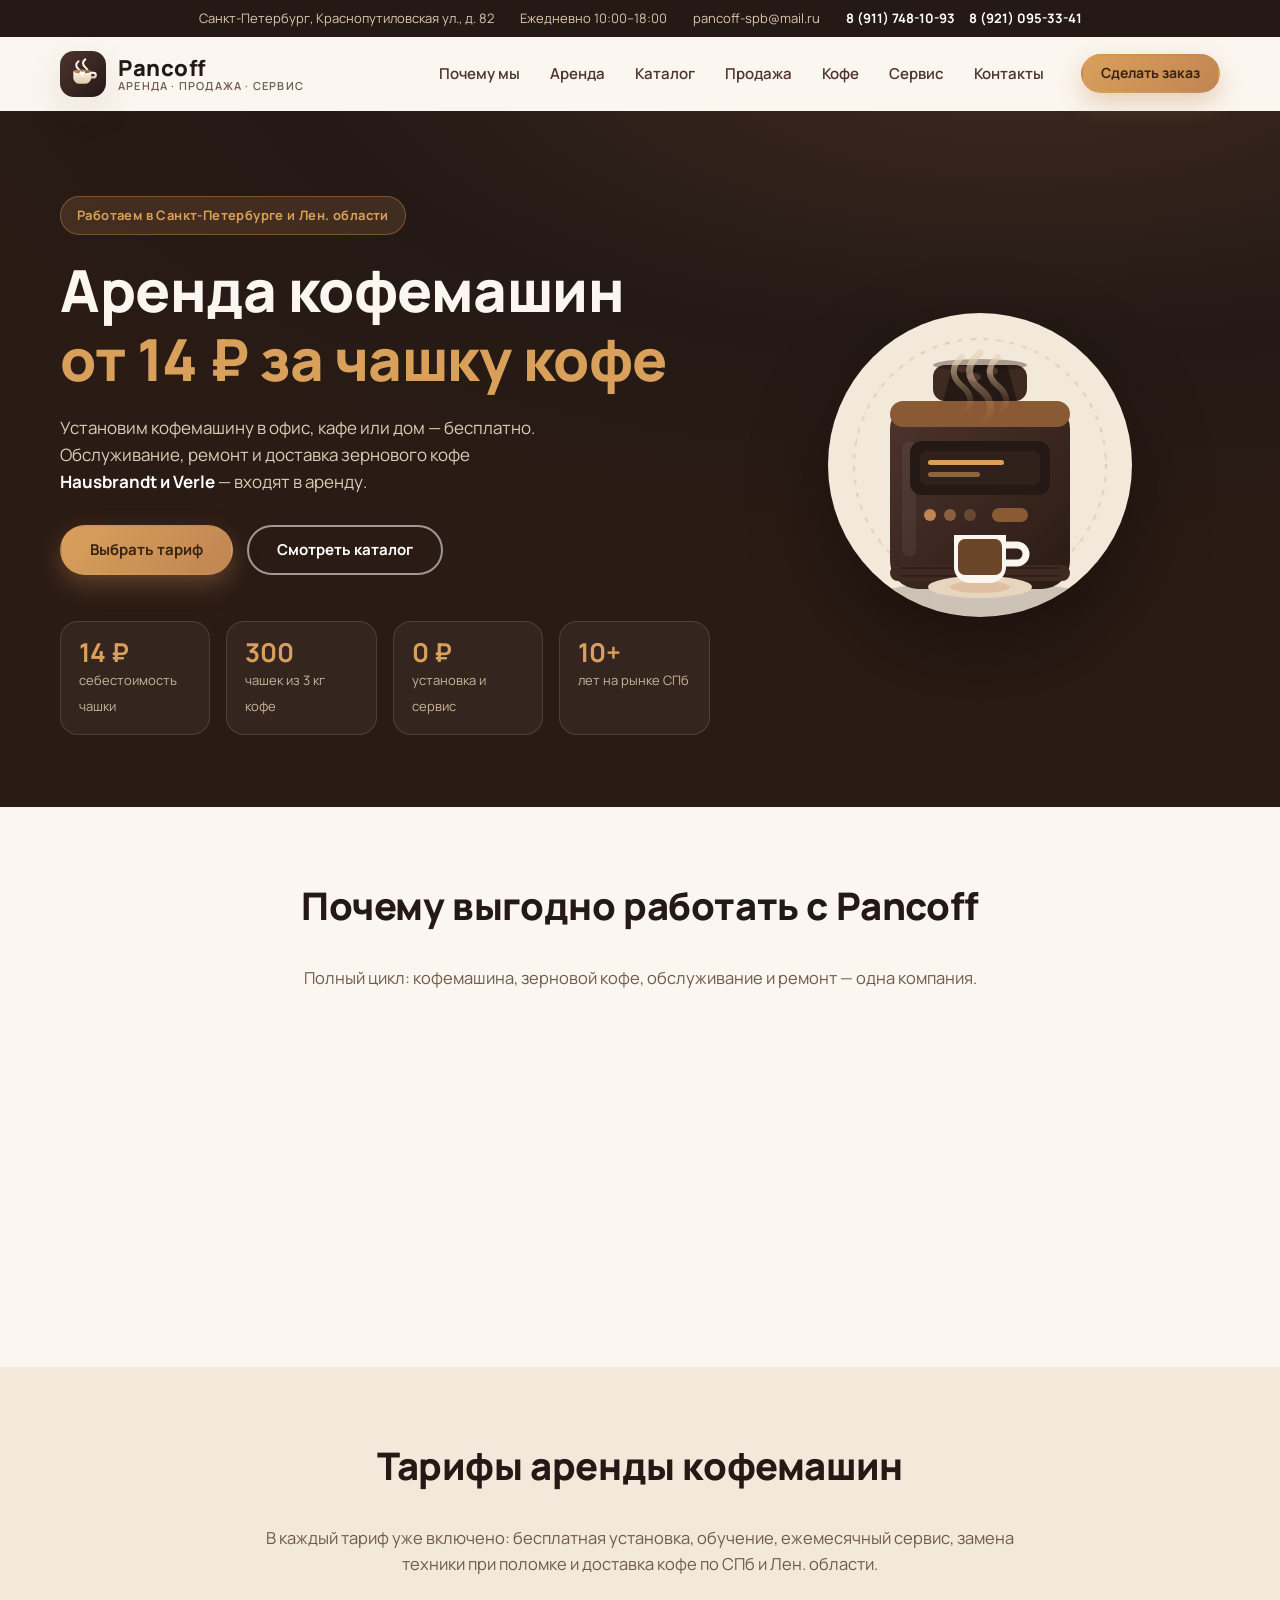
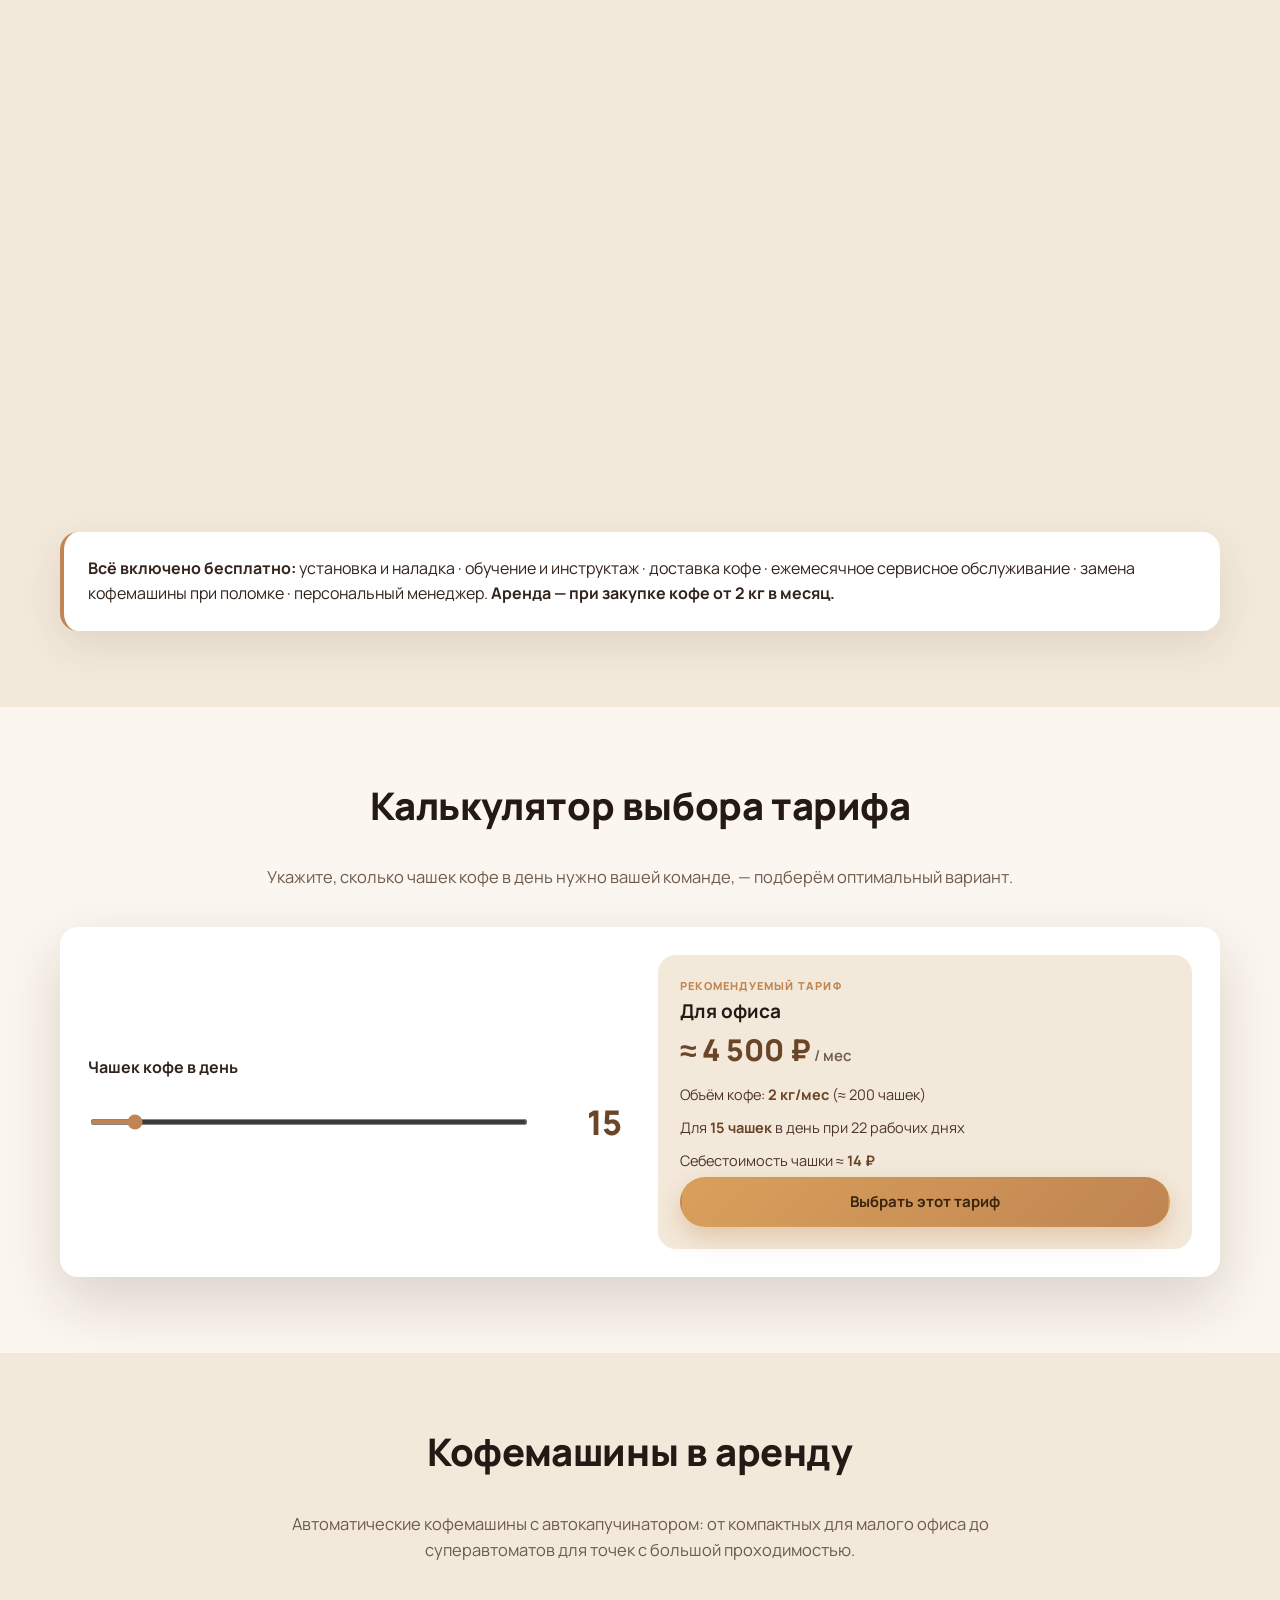
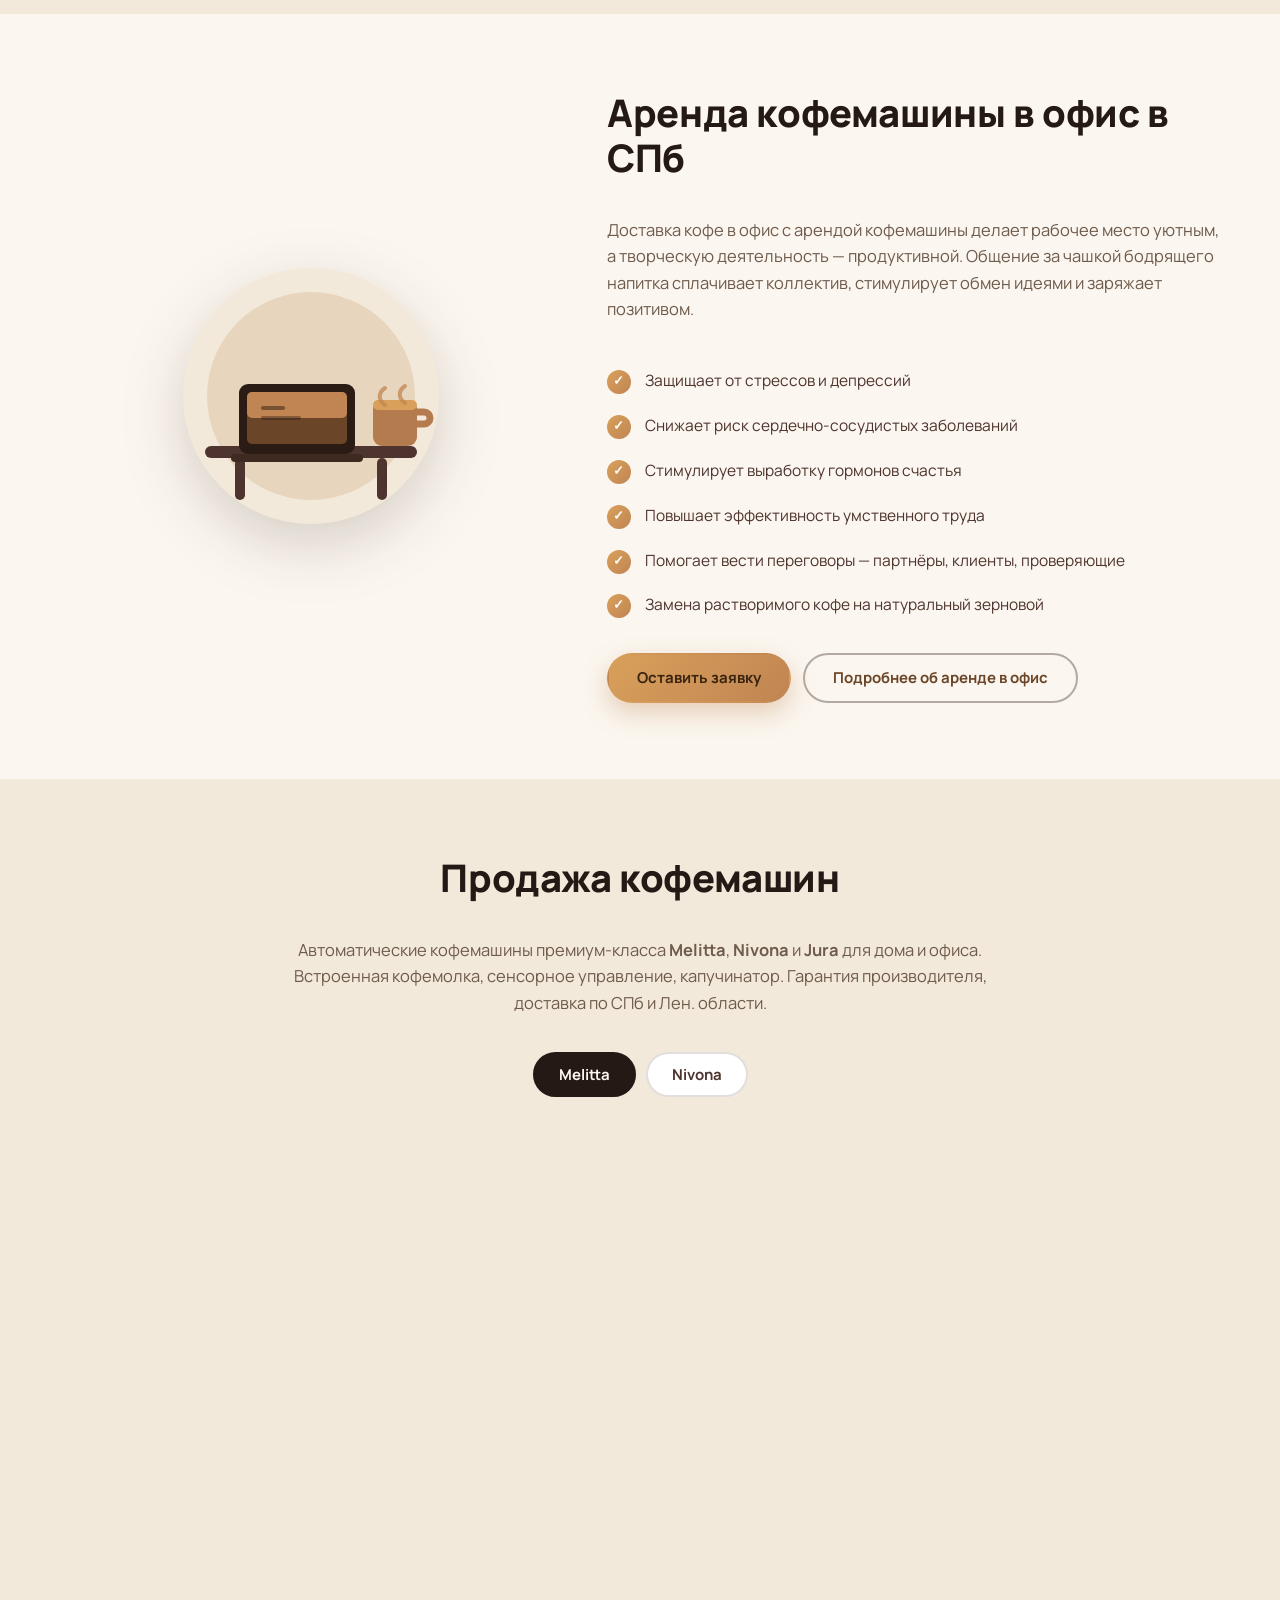
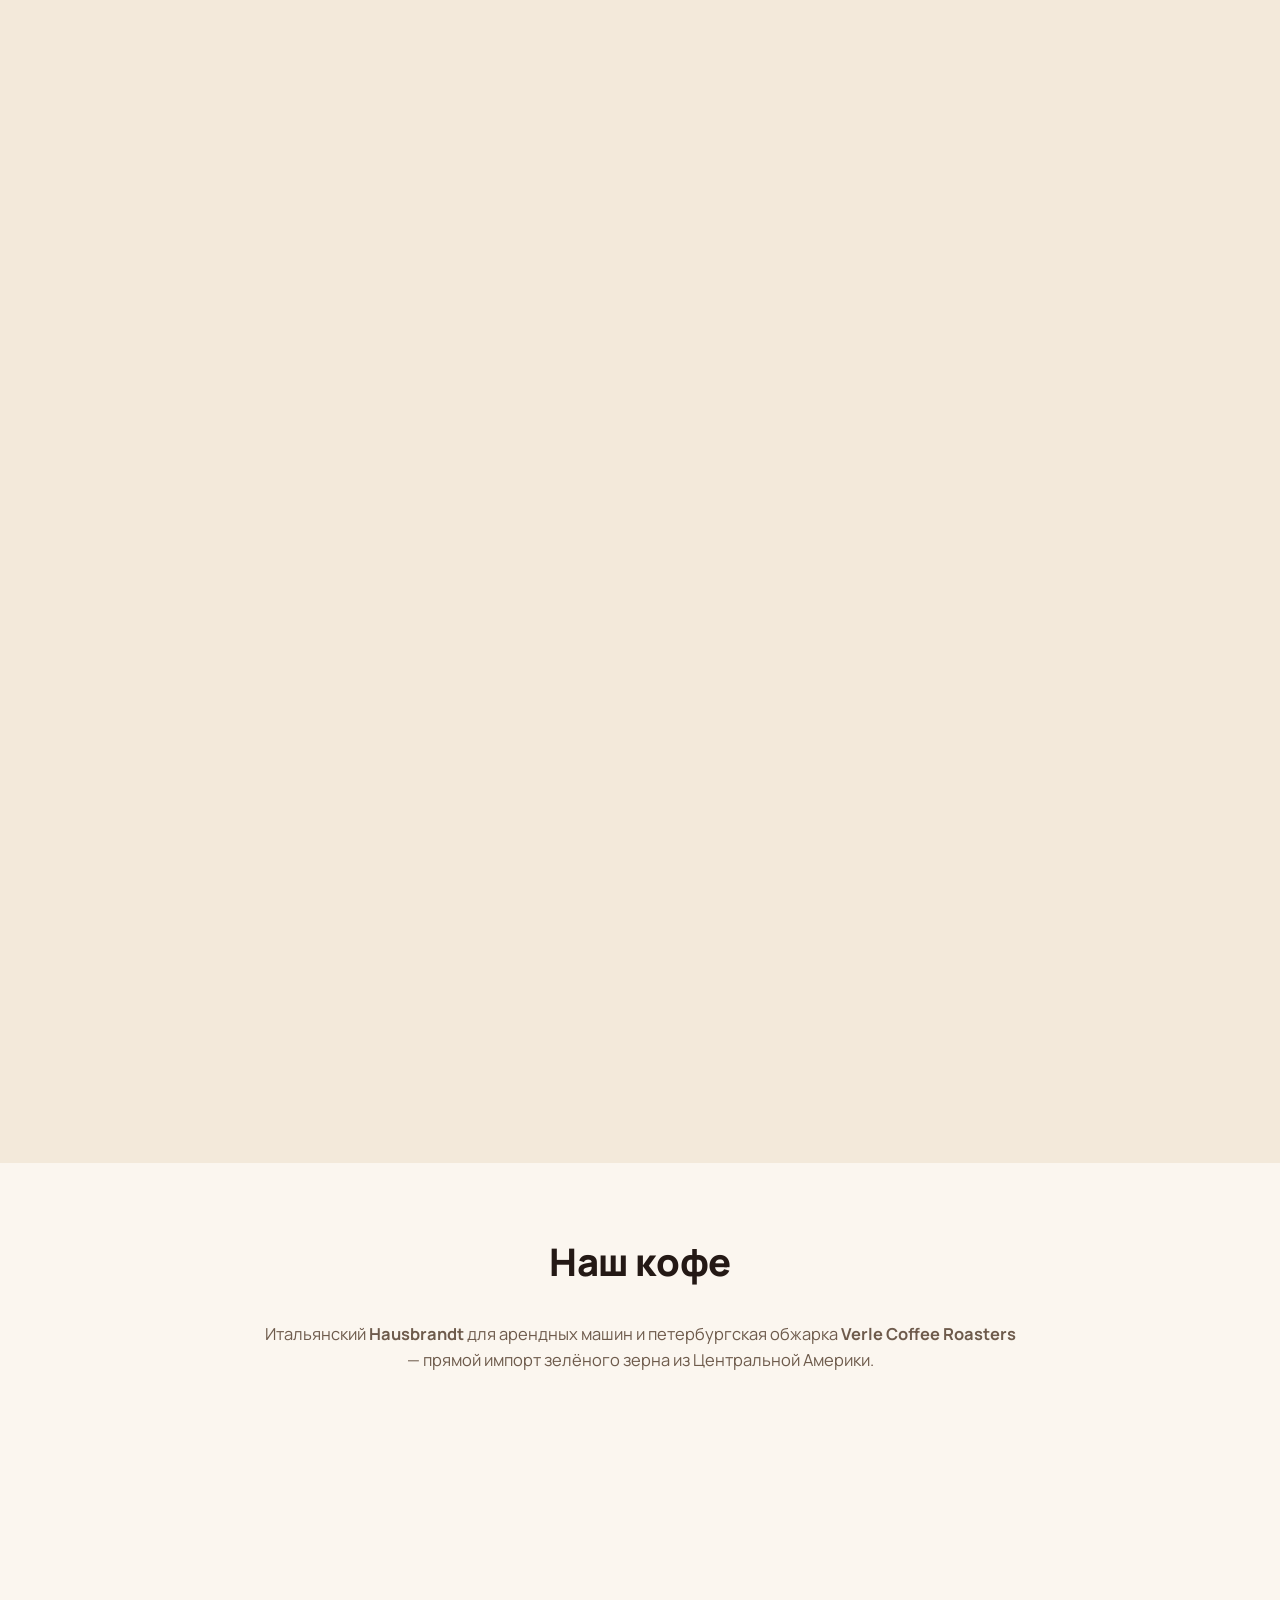
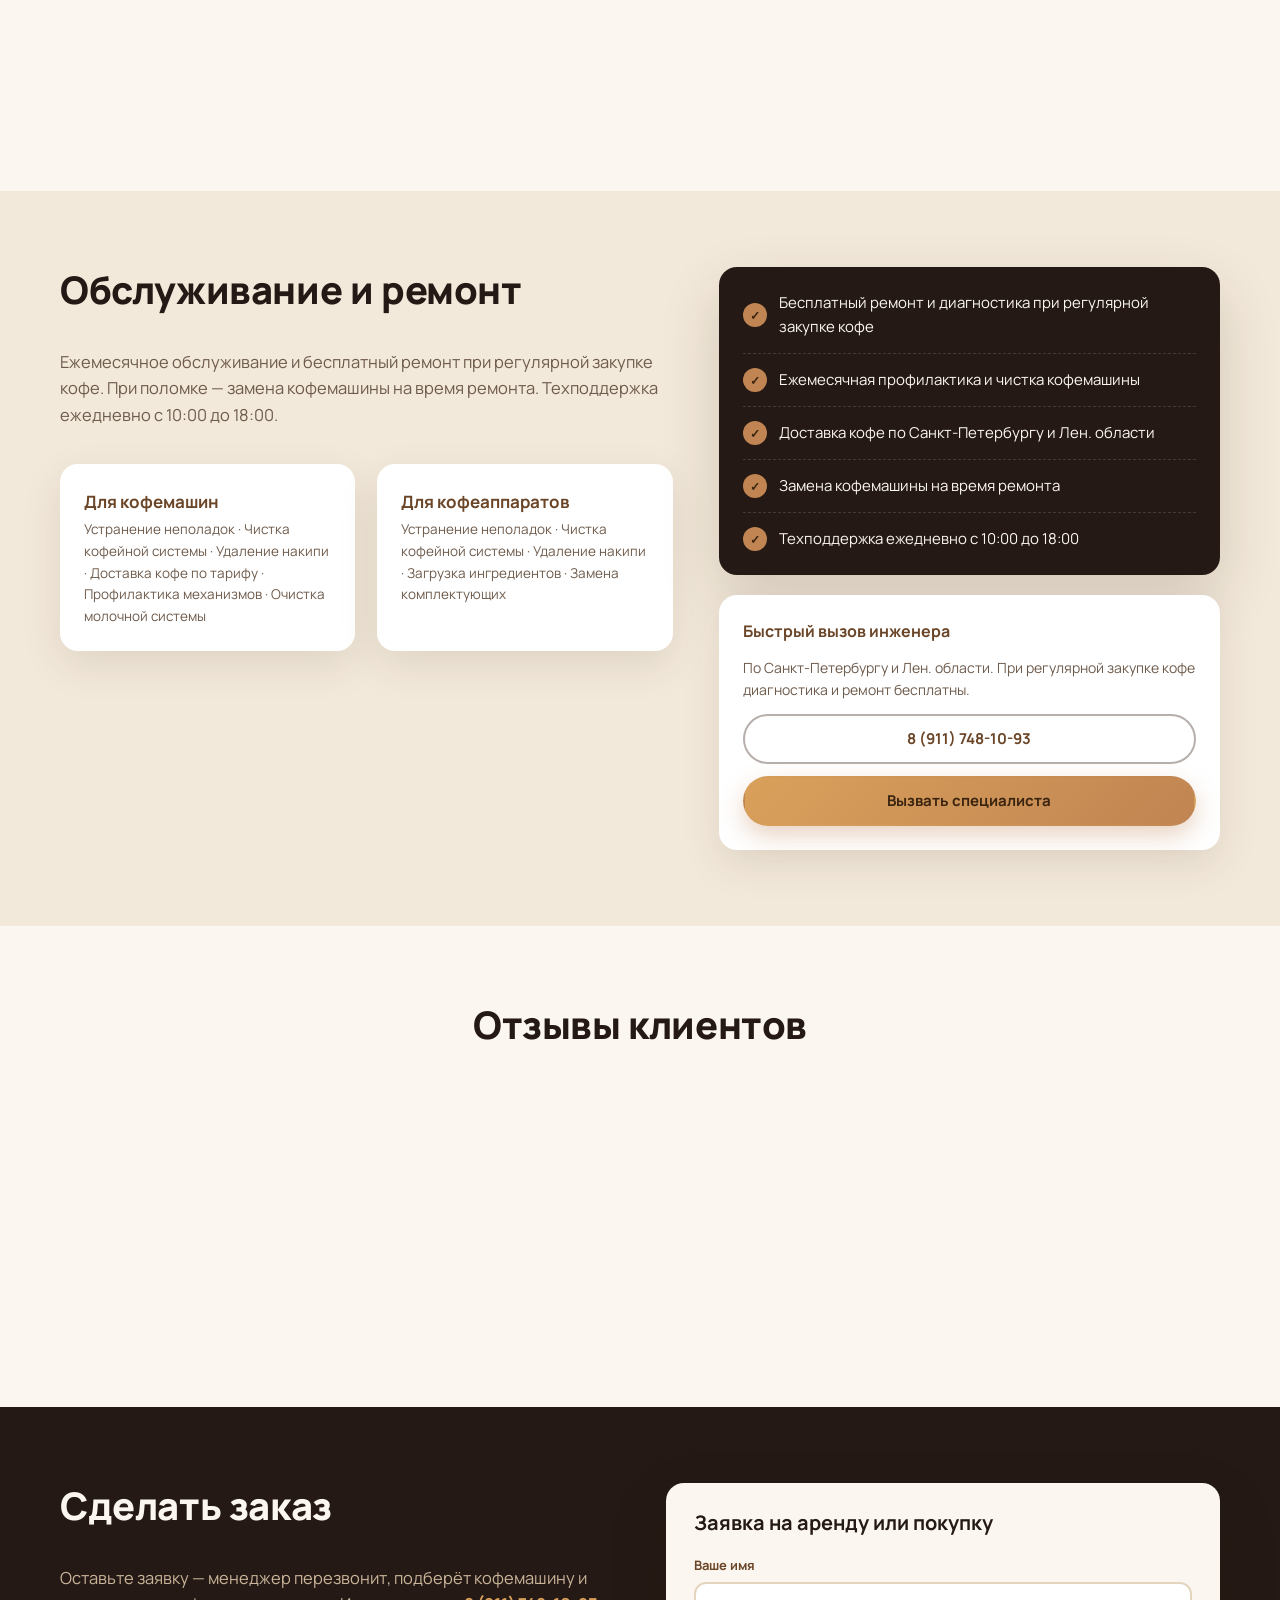
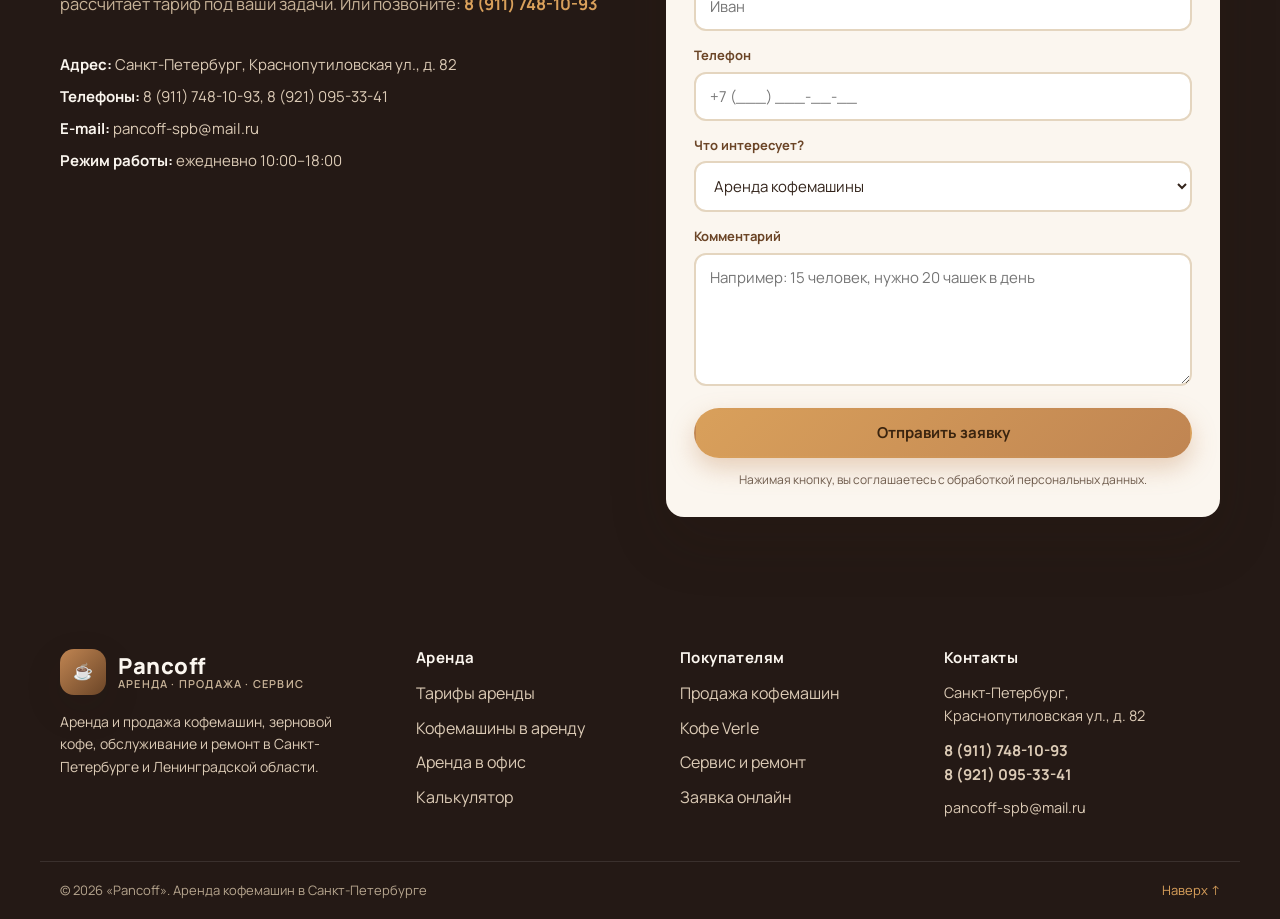
==== index.html @ 15663593 "remove Melitta E 950-103 Caffeo Solo (rent + sale), update og:image, drop images" ====
<!DOCTYPE html>
<html lang="ru">
<head>
  <meta charset="UTF-8">
  <meta name="viewport" content="width=device-width, initial-scale=1.0">
  <meta name="referrer" content="strict-origin-when-cross-origin">
  <meta http-equiv="Content-Security-Policy" content="default-src 'self'; script-src 'self'; style-src 'self'; img-src 'self' data:; font-src 'self'; connect-src 'none'; object-src 'none'; base-uri 'self'; form-action 'self' mailto:">
  <title>Pancoff — аренда и продажа кофемашин в Санкт-Петербурге и Лен. области</title>
  <meta name="description" content="Бесплатная аренда кофемашин в СПб от 14 ₽ за чашку. Установка, обслуживание, доставка кофе Hausbrandt и Verle. Продажа кофемашин Melitta, Nivona, Jura. Ремонт и сервис.">
  <meta name="keywords" content="аренда кофемашин спб, аренда кофемашины в офис, продажа кофемашин, ремонт кофемашин, кофе зерновой, Melitta, Nivona, Jura, Verle, Hausbrandt">
  <link rel="canonical" href="https://mirtipl.github.io/pancoff-site/">
  <meta property="og:type" content="website">
  <meta property="og:locale" content="ru_RU">
  <meta property="og:title" content="Pancoff — аренда и продажа кофемашин в Санкт-Петербурге">
  <meta property="og:description" content="Бесплатная аренда кофемашин в СПб от 14 ₽ за чашку. Установка, обслуживание, доставка кофе Hausbrandt и Verle. Продажа кофемашин Melitta, Nivona, Jura.">
  <meta property="og:url" content="https://mirtipl.github.io/pancoff-site/">
  <meta property="og:image" content="https://mirtipl.github.io/pancoff-site/images/rent/melitta-970-101.png">
  <link rel="icon" href="data:image/svg+xml,<svg xmlns='http://www.w3.org/2000/svg' viewBox='0 0 100 100'><text y='.9em' font-size='90'>☕</text></svg>">
  <link rel="stylesheet" href="css/style.css">
  <script type="application/ld+json">
  {
    "@context": "https://schema.org",
    "@type": "LocalBusiness",
    "name": "Pancoff",
    "description": "Аренда и продажа кофемашин, зерновой кофе, обслуживание и ремонт в Санкт-Петербурге и Ленинградской области.",
    "url": "https://mirtipl.github.io/pancoff-site/",
    "telephone": ["+79117481093", "+79210953341"],
    "email": "pancoff-spb@mail.ru",
    "image": "https://mirtipl.github.io/pancoff-site/images/rent/melitta-970-101.png",
    "address": {
      "@type": "PostalAddress",
      "streetAddress": "Краснопутиловская ул., д. 82",
      "addressLocality": "Санкт-Петербург",
      "addressCountry": "RU"
    },
    "openingHours": "Mo-Su 10:00-18:00"
  }
  </script>
</head>
<body>

  <!-- ====== TOP BAR ====== -->
  <div class="topbar">
    <div class="container topbar__inner">
      <span class="topbar__item">Санкт-Петербург, Краснопутиловская ул., д. 82</span>
      <span class="topbar__item topbar__hours">Ежедневно 10:00–18:00</span>
      <span class="topbar__item topbar__mail">
        <a href="mailto:pancoff-spb@mail.ru">pancoff-spb@mail.ru</a>
      </span>
      <span class="topbar__item topbar__phones">
        <a href="tel:+79117481093">8 (911) 748-10-93</a>
        <a href="tel:+79210953341">8 (921) 095-33-41</a>
      </span>
    </div>
  </div>

  <!-- ====== HEADER ====== -->
  <header class="header" id="header">
    <div class="container header__inner">
      <a class="logo" href="#top" aria-label="Pancoff — на главную">
        <span class="logo__cup" aria-hidden="true">
          <svg viewBox="0 0 48 48" width="36" height="36" fill="none">
            <defs>
              <linearGradient id="lgBody" x1="0" y1="0" x2="0" y2="1">
                <stop offset="0" stop-color="#FBF6EF"/>
                <stop offset="1" stop-color="#E0C9A8"/>
              </linearGradient>
              <linearGradient id="lgCoffee" x1="0" y1="0" x2="1" y2="1">
                <stop offset="0" stop-color="#D9A05B"/>
                <stop offset="1" stop-color="#7A4A26"/>
              </linearGradient>
            </defs>
            <g class="logo-steam">
              <path d="M18 7c-4 3.2-4 7.2 0 10.4s4 7.2 0 10.4" stroke="#FBF6EF" stroke-width="2.7" stroke-linecap="round"/>
              <path d="M27 4.5c-4 3.2-4 7.2 0 10.4s4 7.2 0 10.4" stroke="#FBF6EF" stroke-width="2.7" stroke-linecap="round"/>
            </g>
            <path d="M11 20h24v8.5a8.5 8.5 0 0 1-8.5 8.5h-7A8.5 8.5 0 0 1 11 28.5V20z" fill="url(#lgBody)"/>
            <path d="M35 22.5h3a3 3 0 0 1 0 6h-3" stroke="url(#lgBody)" stroke-width="2.9" stroke-linecap="round"/>
            <ellipse cx="23" cy="20.4" rx="12" ry="2.5" fill="url(#lgCoffee)"/>
            <path class="logo-heart" d="M23 21.4c-.7-1-2-1.5-3-.8-1 .7-1 2.2-.2 3l3.2 3 3.2-3c.8-.8.8-2.3-.2-3-1-.7-2.3-.2-3 .8z" fill="#fff"/>
          </svg>
        </span>
        <span class="logo__text">Pancoff<small>аренда · продажа · сервис</small></span>
      </a>

      <nav class="nav" id="nav" aria-label="Основное меню">
        <a href="#advantages" class="nav__link">Почему мы</a>
        <a href="#packages" class="nav__link">Аренда</a>
        <a href="#catalog" class="nav__link">Каталог</a>
        <a href="prodazha/" class="nav__link">Продажа</a>
        <a href="coffee/" class="nav__link">Кофе</a>
        <a href="remont/" class="nav__link">Сервис</a>
        <a href="#contacts" class="nav__link">Контакты</a>
        <div class="nav__extra">
          <div class="nav__phones">
            <a href="tel:+79117481093">8 (911) 748-10-93</a>
            <a href="tel:+79210953341">8 (921) 095-33-41</a>
          </div>
          <p class="nav__meta">Санкт-Петербург, Краснопутиловская ул., д. 82 · ежедневно 10:00–18:00 · pancoff-spb@mail.ru</p>
          <a href="#order" data-order data-tpl="default" data-subject="Аренда кофемашины" class="btn btn--accent nav__cta">Сделать заказ</a>
        </div>
      </nav>
      <div class="nav-backdrop" id="navBackdrop" aria-hidden="true"></div>

      <div class="header__actions">
        <a href="#order" data-order data-tpl="default" data-subject="Аренда кофемашины" class="btn btn--accent btn--sm header__cta">Сделать заказ</a>
        <button class="burger" id="burger" aria-label="Открыть меню" aria-expanded="false">
          <span></span><span></span><span></span>
        </button>
      </div>
    </div>
  </header>

  <main id="top">

    <!-- ====== HERO ====== -->
    <section class="hero">
      <div class="container hero__inner">
        <div class="hero__content">
          <p class="hero__badge">Работаем в Санкт-Петербурге и Лен. области</p>
          <h1 class="hero__title">Аренда кофемашин<br><span>от 14 ₽ за чашку кофе</span></h1>
          <p class="hero__subtitle">
            Установим кофемашину в офис, кафе или дом — бесплатно.<br>
            Обслуживание, ремонт и доставка зернового кофе <strong>Hausbrandt&nbsp;и&nbsp;Verle</strong> — входят в аренду.
          </p>
          <div class="hero__actions">
            <a href="#packages" class="btn btn--accent">Выбрать тариф</a>
            <a href="#catalog" class="btn btn--ghost">Смотреть каталог</a>
          </div>
          <div class="hero__stats">
            <div class="stat"><b>14 ₽</b><span>себестоимость чашки</span></div>
            <div class="stat"><b>300</b><span>чашек из 3 кг кофе</span></div>
            <div class="stat"><b>0 ₽</b><span>установка и сервис</span></div>
            <div class="stat"><b>10+</b><span>лет на рынке СПб</span></div>
          </div>
        </div>
        <div class="hero__art" aria-hidden="true">
          <svg viewBox="0 0 420 420" width="420" height="420">
            <defs>
              <linearGradient id="steamA" x1="0" y1="1" x2="0" y2="0">
                <stop offset="0" stop-color="#C08552" stop-opacity="0"/>
                <stop offset="1" stop-color="#E8D5BE"/>
              </linearGradient>
              <linearGradient id="bodyA" x1="0" y1="0" x2="1" y2="1">
                <stop offset="0" stop-color="#4E342E"/>
                <stop offset="1" stop-color="#2A1B14"/>
              </linearGradient>
            </defs>

            <circle cx="210" cy="216" r="152" fill="#F3E9DA"/>
            <circle cx="210" cy="216" r="126" fill="none" stroke="#E8D5BE" stroke-width="2.5" stroke-dasharray="3 10" stroke-linecap="round"/>
            <circle cx="210" cy="216" r="126" fill="none" stroke="#D9A05B" stroke-width="1" opacity=".35" stroke-dasharray="2 26" stroke-linecap="round"/>

            <ellipse cx="210" cy="352" rx="118" ry="19" fill="#1d110b" opacity=".18"/>

            <g>
              <rect x="163" y="116" width="94" height="36" rx="12" fill="#3E2A20"/>
              <path d="M173 152l10-36h54l10 36z" fill="#241915"/>
              <ellipse cx="210" cy="116" rx="47" ry="6" fill="#1d110b" opacity=".35"/>
              <ellipse cx="204" cy="128" rx="7" ry="4" fill="#4E342E"/>
              <ellipse cx="222" cy="122" rx="6" ry="4" fill="#4E342E"/>
              <ellipse cx="192" cy="120" rx="5" ry="3.5" fill="#4E342E" opacity=".8"/>

              <rect x="120" y="152" width="180" height="188" rx="28" fill="url(#bodyA)"/>
              <rect x="120" y="152" width="180" height="26" rx="13" fill="#8a5a34"/>
              <rect x="132" y="192" width="14" height="116" rx="7" fill="#ffffff" opacity=".05"/>

              <rect x="140" y="192" width="140" height="54" rx="12" fill="#241915"/>
              <rect x="150" y="202" width="120" height="34" rx="7" fill="#2F211A"/>
              <rect x="158" y="211" width="76" height="5" rx="2.5" fill="#D9A05B"/>
              <rect x="158" y="223" width="52" height="5" rx="2.5" fill="#D9A05B" opacity=".55"/>

              <circle cx="160" cy="266" r="6" fill="#C08552"/>
              <circle cx="180" cy="266" r="6" fill="#C08552" opacity=".6"/>
              <circle cx="200" cy="266" r="6" fill="#C08552" opacity=".35"/>
              <rect x="222" y="259" width="36" height="14" rx="7" fill="#8a5a34"/>

              <rect x="120" y="316" width="180" height="16" rx="8" fill="#3E2A20"/>
              <rect x="130" y="318" width="160" height="2" rx="1" fill="#1d110b" opacity=".35"/>
              <rect x="130" y="326" width="160" height="2" rx="1" fill="#1d110b" opacity=".35"/>
            </g>

            <g class="steam">
              <path d="M210 104c-14 11-14 25 0 36s14 25 0 36" fill="none" stroke="url(#steamA)" stroke-width="7" stroke-linecap="round"/>
              <path d="M192 108c-11 9-11 20 0 29s11 20 0 29" fill="none" stroke="url(#steamA)" stroke-width="6" stroke-linecap="round" opacity=".8"/>
              <path d="M228 108c-11 9-11 20 0 29s11 20 0 29" fill="none" stroke="url(#steamA)" stroke-width="6" stroke-linecap="round" opacity=".8"/>
            </g>

            <g>
              <ellipse cx="210" cy="338" rx="52" ry="11" fill="#E8D5BE"/>
              <ellipse cx="210" cy="338" rx="30" ry="6" fill="#C08552" opacity=".28"/>
              <path d="M184 286h52v32a16 16 0 0 1-16 16h-20a16 16 0 0 1-16-16z" fill="#FBF6EF"/>
              <rect class="cup-fill" x="188" y="290" width="44" height="36" rx="7" fill="#6b4527"/>
              <path d="M236 296h11a9 9 0 0 1 0 18h-11" fill="none" stroke="#FBF6EF" stroke-width="7" stroke-linecap="round"/>
            </g>
          </svg>
        </div>
      </div>
    </section>

    <!-- ====== ADVANTAGES ====== -->
    <section class="section" id="advantages">
      <div class="container">
        <h2 class="section__title">Почему выгодно работать с Pancoff</h2>
        <p class="section__lead">Полный цикл: кофемашина, зерновой кофе, обслуживание и ремонт — одна компания.</p>
        <div class="grid grid--4" id="advantagesGrid"><!-- JS --></div>
      </div>
    </section>

    <!-- ====== PACKAGES ====== -->
    <section class="section section--tint" id="packages">
      <div class="container">
        <h2 class="section__title">Тарифы аренды кофемашин</h2>
        <p class="section__lead">
          В каждый тариф уже включено: бесплатная установка, обучение, ежемесячный сервис,
          замена техники при поломке и доставка кофе по СПб и Лен. области.
        </p>
        <div class="grid grid--4 packages" id="packagesGrid"><!-- JS --></div>
        <div class="panel packages__note" id="packagesNote"><!-- JS --></div>
      </div>
    </section>

    <!-- ====== CALCULATOR ====== -->
    <section class="section" id="calc">
      <div class="container">
        <h2 class="section__title">Калькулятор выбора тарифа</h2>
        <p class="section__lead">Укажите, сколько чашек кофе в день нужно вашей команде, — подберём оптимальный вариант.</p>
        <div class="calc">
          <div class="calc__input">
            <label for="cups">Чашек кофе в день</label>
            <div class="calc__range">
              <input type="range" id="cups" min="5" max="120" value="15">
              <output id="cupsValue" for="cups">15</output>
            </div>
          </div>
          <div class="calc__result" id="calcResult"><!-- JS --></div>
        </div>
      </div>
    </section>

    <!-- ====== RENT CATALOG ====== -->
    <section class="section section--tint" id="catalog">
      <div class="container">
        <h2 class="section__title">Кофемашины в аренду</h2>
        <p class="section__lead">Автоматические кофемашины с автокапучинатором: от компактных для малого офиса до суперавтоматов для точек с большой проходимостью.</p>
        <div class="catalog" id="catalogGrid"><!-- JS --></div>
      </div>
    </section>

    <!-- ====== OFFICE ====== -->
    <section class="section" id="office">
      <div class="container office">
        <div class="office__art" aria-hidden="true">
          <svg viewBox="0 0 300 300" width="300" height="300" role="presentation">
            <circle cx="150" cy="150" r="128" fill="#F3E9DA"/>
            <circle cx="150" cy="150" r="104" fill="#E8D5BE"/>
            <rect x="44" y="200" width="212" height="12" rx="6" fill="#4E342E"/>
            <rect x="74" y="212" width="10" height="42" rx="5" fill="#4E342E"/>
            <rect x="216" y="212" width="10" height="42" rx="5" fill="#4E342E"/>
            <rect x="78" y="138" width="116" height="70" rx="9" fill="#2A1B14"/>
            <rect x="86" y="146" width="100" height="52" rx="5" fill="#6b4527"/>
            <rect x="86" y="146" width="100" height="26" rx="5" fill="#C08552"/>
            <rect x="100" y="160" width="24" height="4" rx="2" fill="#2A1B14" opacity=".5"/>
            <rect x="100" y="170" width="40" height="4" rx="2" fill="#2A1B14" opacity=".4"/>
            <rect x="70" y="208" width="132" height="8" rx="4" fill="#3E2A20"/>
            <rect x="212" y="154" width="44" height="46" rx="9" fill="#B47B4F"/>
            <rect x="212" y="154" width="44" height="10" rx="5" fill="#D9A05B"/>
            <path d="M256 166h7a6 6 0 0 1 0 12h-7" fill="none" stroke="#B47B4F" stroke-width="7" stroke-linecap="round"/>
            <g class="steam">
              <path d="M224 142c-7 5-7 12 0 17" fill="none" stroke="#C08552" stroke-width="4" stroke-linecap="round"/>
              <path d="M244 140c-7 5-7 12 0 17" fill="none" stroke="#C08552" stroke-width="4" stroke-linecap="round"/>
            </g>
          </svg>
        </div>
        <div class="office__content">
          <h2 class="section__title section__title--left">Аренда кофемашины в офис в СПб</h2>
          <p class="section__lead section__lead--left">
            Доставка кофе в офис с арендой кофемашины делает рабочее место уютным, а творческую
            деятельность — продуктивной. Общение за чашкой бодрящего напитка сплачивает коллектив,
            стимулирует обмен идеями и заряжает позитивом.
          </p>
          <ul class="checklist" id="officeChecklist"><!-- JS --></ul>
          <div class="office__actions">
            <a href="#order" data-order data-tpl="office" data-subject="Аренда кофемашины" class="btn btn--accent">Оставить заявку</a>
            <a href="arenda-v-ofis/" class="btn btn--ghost-dark">Подробнее об аренде в офис</a>
          </div>
        </div>
      </div>
    </section>

    <!-- ====== SALE ====== -->
    <section class="section section--tint" id="sale">
      <div class="container">
        <h2 class="section__title">Продажа кофемашин</h2>
        <p class="section__lead">
          Автоматические кофемашины премиум-класса <strong>Melitta</strong>, <strong>Nivona</strong> и <strong>Jura</strong>
          для дома и офиса. Встроенная кофемолка, сенсорное управление, капучинатор. Гарантия производителя,
          доставка по СПб и Лен. области.
        </p>
        <div class="tabs" role="tablist" id="saleTabs"><!-- JS --></div>
        <div class="catalog catalog--sale" id="saleGrid"><!-- JS --></div>
      </div>
    </section>

    <!-- ====== COFFEE ====== -->
    <section class="section" id="coffee">
      <div class="container">
        <h2 class="section__title">Наш кофе</h2>
        <p class="section__lead">
          Итальянский <strong>Hausbrandt</strong> для арендных машин и петербургская обжарка
          <strong>Verle Coffee Roasters</strong> — прямой импорт зелёного зерна из Центральной Америки.
        </p>
        <div class="coffee" id="coffeeGrid"><!-- JS --></div>
      </div>
    </section>

    <!-- ====== SERVICE ====== -->
    <section class="section section--tint" id="service">
      <div class="container service">
        <div class="service__content">
          <h2 class="section__title section__title--left">Обслуживание и ремонт</h2>
          <p class="section__lead section__lead--left">
            Ежемесячное обслуживание и бесплатный ремонт при регулярной закупке кофе.
            При поломке — замена кофемашины на время ремонта. Техподдержка ежедневно с 10:00 до 18:00.
          </p>
          <div class="service__cols" id="serviceCols"><!-- JS --></div>
        </div>
        <div class="service__side">
          <ul class="service__list" id="serviceList"><!-- JS --></ul>
          <div class="service__cta">
            <b>Быстрый вызов инженера</b>
            <p>По Санкт-Петербургу и Лен. области. При регулярной закупке кофе диагностика и ремонт бесплатны.</p>
            <a href="tel:+79117481093" class="btn btn--ghost-dark">8 (911) 748-10-93</a>
            <a href="#order" data-order data-tpl="remont" data-subject="Ремонт / обслуживание" class="btn btn--accent">Вызвать специалиста</a>
          </div>
        </div>
      </div>
    </section>

    <!-- ====== REVIEWS ====== -->
    <section class="section" id="reviews">
      <div class="container">
        <h2 class="section__title">Отзывы клиентов</h2>
        <div class="reviews" id="reviewsGrid"><!-- JS --></div>
      </div>
    </section>

    <!-- ====== ORDER ====== -->
    <section class="section section--dark" id="order">
      <div class="container order">
        <div class="order__text">
          <h2 class="section__title section__title--left section__title--light">Сделать заказ</h2>
          <p class="section__lead section__lead--left section__lead--light">
            Оставьте заявку — менеджер перезвонит, подберёт кофемашину и рассчитает тариф
            под ваши задачи. Или позвоните: <a class="order__phone" href="tel:+79117481093">8 (911) 748-10-93</a>
          </p>
          <ul class="order__contacts">
            <li><b>Адрес:</b> Санкт-Петербург, Краснопутиловская ул., д. 82</li>
            <li><b>Телефоны:</b> 8 (911) 748-10-93, 8 (921) 095-33-41</li>
            <li><b>E-mail:</b> pancoff-spb@mail.ru</li>
            <li><b>Режим работы:</b> ежедневно 10:00–18:00</li>
          </ul>
        </div>
        <form class="form" id="orderForm" novalidate>
          <h3 class="form__title">Заявка на аренду или покупку</h3>
          <label class="field">
            <span>Ваше имя</span>
            <input type="text" name="name" placeholder="Иван" autocomplete="name" maxlength="100" required>
          </label>
          <label class="field">
            <span>Телефон</span>
            <input type="tel" name="phone" placeholder="+7 (___) ___-__-__" autocomplete="tel" maxlength="24" required>
          </label>
          <label class="field">
            <span>Что интересует?</span>
            <select name="subject">
              <option>Аренда кофемашины</option>
              <option>Покупка кофемашины</option>
              <option>Кофе в зернах</option>
              <option>Ремонт / обслуживание</option>
            </select>
          </label>
          <label class="field">
            <span>Комментарий</span>
            <textarea name="message" rows="5" placeholder="Например: 15 человек, нужно 20 чашек в день"></textarea>
          </label>
          <button type="submit" class="btn btn--accent btn--block">Отправить заявку</button>
          <p class="form__note">Нажимая кнопку, вы соглашаетесь с обработкой персональных данных.</p>
          <div class="form__done" role="status">
            <div class="big">☕</div>
            <h4>Спасибо! Заявка сформирована</h4>
            <p>В почтовой программе откроется письмо — останется нажать «Отправить».</p>
            <a class="form__mailto" href="#">Открыть письмо в почтовом клиенте →</a>
            <p class="form__reset">Форма снова станет доступна через 5 секунд…</p>
          </div>
        </form>
      </div>
    </section>

  </main>

  <!-- ====== FOOTER ====== -->
  <footer class="footer" id="contacts">
    <div class="container footer__grid">
      <div class="footer__col">
        <a class="logo logo--light" href="#top">
          <span class="logo__cup" aria-hidden="true">☕</span>
          <span class="logo__text">Pancoff<small>аренда · продажа · сервис</small></span>
        </a>
        <p class="footer__about">Аренда и продажа кофемашин, зерновой кофе, обслуживание и ремонт в Санкт-Петербурге и Ленинградской области.</p>
      </div>
      <div class="footer__col">
        <h4>Аренда</h4>
        <ul class="footer__links">
          <li><a href="#packages">Тарифы аренды</a></li>
          <li><a href="#catalog">Кофемашины в аренду</a></li>
          <li><a href="arenda-v-ofis/">Аренда в офис</a></li>
          <li><a href="#calc">Калькулятор</a></li>
        </ul>
      </div>
      <div class="footer__col">
        <h4>Покупателям</h4>
        <ul class="footer__links">
          <li><a href="prodazha/">Продажа кофемашин</a></li>
          <li><a href="coffee/">Кофе Verle</a></li>
          <li><a href="remont/">Сервис и ремонт</a></li>
          <li><a href="#order" data-order data-tpl="default" data-subject="Аренда кофемашины">Заявка онлайн</a></li>
        </ul>
      </div>
      <div class="footer__col">
        <h4>Контакты</h4>
        <address class="footer__address">
          Санкт-Петербург,<br>Краснопутиловская ул., д. 82
        </address>
        <p class="footer__phones">
          <a href="tel:+79117481093">8 (911) 748-10-93</a><br>
          <a href="tel:+79210953341">8 (921) 095-33-41</a>
        </p>
        <a class="footer__mail" href="mailto:pancoff-spb@mail.ru">pancoff-spb@mail.ru</a>
      </div>
    </div>
    <div class="container footer__bottom">
      <span>© 2026 «Pancoff». Аренда кофемашин в Санкт-Петербурге</span>
      <a href="#top">Наверх ↑</a>
    </div>
  </footer>

  <script src="js/main.js"></script>
</body>
</html>
---- css/style.css ----
/* ===== Pancoff — modern stylesheet ===== */
/* Manrope variable font, self-hosted (CSP: font-src 'self') */
@font-face {
  font-family: "Manrope";
  font-style: normal;
  font-weight: 200 800;
  font-display: swap;
  src: url("../fonts/manrope-cyrillic-ext.woff2") format("woff2");
  unicode-range: U+0460-052F, U+1C80-1C8A, U+20B4, U+2DE0-2DFF, U+A640-A69F, U+FE2E-FE2F;
}
@font-face {
  font-family: "Manrope";
  font-style: normal;
  font-weight: 200 800;
  font-display: swap;
  src: url("../fonts/manrope-cyrillic.woff2") format("woff2");
  unicode-range: U+0301, U+0400-045F, U+0490-0491, U+04B0-04B1, U+2116;
}
@font-face {
  font-family: "Manrope";
  font-style: normal;
  font-weight: 200 800;
  font-display: swap;
  src: url("../fonts/manrope-latin-ext.woff2") format("woff2");
  unicode-range: U+0100-02BA, U+02BD-02C5, U+02C7-02CC, U+02CE-02D7, U+02DD-02FF, U+0304, U+0308, U+0329, U+1D00-1DBF, U+1E00-1E9F, U+1EF2-1EFF, U+2020, U+20A0-20AB, U+20AD-20C0, U+2113, U+2C60-2C7F, U+A720-A7FF;
}
@font-face {
  font-family: "Manrope";
  font-style: normal;
  font-weight: 200 800;
  font-display: swap;
  src: url("../fonts/manrope-latin.woff2") format("woff2");
  unicode-range: U+0000-00FF, U+0131, U+0152-0153, U+02BB-02BC, U+02C6, U+02DA, U+02DC, U+0304, U+0308, U+0329, U+2000-206F, U+20AC, U+2122, U+2191, U+2193, U+2212, U+2215, U+FEFF, U+FFFD;
}
:root {
  --coffee-900: #241915;
  --coffee-800: #2A1B14;
  --coffee-700: #3E2A20;
  --brown: #4E342E;
  --brown-2: #6b4527;
  --accent: #C08552;
  --accent-2: #B47B4F;
  --accent-3: #D9A05B;
  --cream: #FBF6EF;
  --cream-2: #F3E9DA;
  --text: #33241B;
  --muted: #6E5B4C;
  --white: #fff;
  --radius: 18px;
  --radius-sm: 12px;
  --shadow: 0 14px 40px rgba(46, 27, 15, .10);
  --shadow-lg: 0 24px 60px rgba(46, 27, 15, .16);
  --font: "Manrope", "Segoe UI", -apple-system, "Helvetica Neue", Arial, sans-serif;
  --maxw: 1200px;
}

* { box-sizing: border-box; }

html { scroll-behavior: smooth; scroll-padding-top: 84px; }

body {
  margin: 0;
  font-family: var(--font);
  color: var(--text);
  background: var(--cream);
  line-height: 1.6;
  -webkit-font-smoothing: antialiased;
  -webkit-text-size-adjust: 100%;
  text-size-adjust: 100%;
  overflow-x: hidden;
}

img, svg { max-width: 100%; display: block; }
a { color: inherit; text-decoration: none; }
ul { margin: 0; padding: 0; list-style: none; }
h1, h2, h3, h4 { margin: 0; line-height: 1.2; }
h1, h2, h3, h4 { overflow-wrap: break-word; }
.hero__title, .section__title, .item h3, .package h3, .coffee__card h3 { overflow-wrap: anywhere; }
p, li, address { -webkit-hyphens: auto; hyphens: auto; }
a, button { -webkit-tap-highlight-color: transparent; }
button { touch-action: manipulation; }

.container { max-width: var(--maxw); margin: 0 auto; padding: 0 20px; }

.btn {
  display: inline-flex;
  align-items: center;
  justify-content: center;
  gap: 8px;
  padding: 14px 28px;
  border-radius: 999px;
  font-weight: 700;
  font-size: 15px;
  line-height: 1.2;
  border: 2px solid transparent;
  cursor: pointer;
  transition: transform .18s ease, box-shadow .18s ease, background .18s ease, color .18s ease;
  font-family: var(--font);
}
.btn--accent { background: linear-gradient(135deg, var(--accent-3), var(--accent)); color: #3a240f; box-shadow: 0 10px 24px rgba(192, 133, 82, .35); }
.btn--accent:hover { transform: translateY(-2px); box-shadow: 0 16px 32px rgba(192, 133, 82, .45); }
.btn--ghost { border-color: rgba(255, 255, 255, .55); color: var(--white); }
.btn--ghost:hover { background: rgba(255, 255, 255, .12); }
.btn--ghost-dark { border-color: rgba(46, 27, 15, .35); color: var(--brown-2); }
.btn--ghost-dark:hover { background: rgba(192, 133, 82, .12); }
.btn--sm { padding: 9px 18px; font-size: 14px; }
.btn--block { width: 100%; }
.btn:focus-visible, .tab:focus-visible, .burger:focus-visible, .faq summary:focus-visible { outline: 3px solid var(--accent-3); outline-offset: 2px; }
a:focus-visible { outline: 2px solid var(--accent-3); outline-offset: 2px; }

/* ---------- top bar ---------- */
.topbar { background: var(--coffee-900); color: #D9C7AE; font-size: 13px; }
.topbar__inner { display: flex; flex-wrap: wrap; gap: 6px 26px; justify-content: center; align-items: center; padding-top: 8px; padding-bottom: 8px; }
.topbar__phones { display: inline-flex; gap: 14px; }
.topbar a:hover { color: var(--accent-3); }
.topbar__phones a { font-weight: 700; color: var(--white); }

/* ---------- header ---------- */
.header { position: sticky; top: 0; z-index: 50; background: rgba(251, 246, 239, .92); backdrop-filter: blur(10px); transition: box-shadow .2s ease; }
.header.scrolled { box-shadow: 0 6px 24px rgba(46, 27, 15, .10); }
.header__inner { display: flex; align-items: center; gap: 24px; padding-top: 14px; padding-bottom: 14px; }

.logo { display: inline-flex; align-items: center; gap: 12px; }
.logo__cup { display: grid; place-items: center; width: 46px; height: 46px; border-radius: 14px; background: linear-gradient(135deg, var(--brown), var(--coffee-900)); box-shadow: var(--shadow); }
.logo-steam path { transform-box: fill-box; transform-origin: center bottom; animation: logoSteam 2.4s ease-in-out infinite; }
.logo-steam path:nth-child(2) { animation-delay: .7s; }
@keyframes logoSteam {
  0%, 100% { transform: translateY(0) scaleY(1); opacity: .55; }
  50% { transform: translateY(-3.5px) scaleY(1.12); opacity: 1; }
}
.logo-heart { transform-box: fill-box; transform-origin: center; animation: heartPulse 1.7s ease-in-out infinite; }
@keyframes heartPulse {
  0%, 100% { transform: scale(1); }
  50% { transform: scale(1.22); }
}
.logo__text { font-size: 22px; font-weight: 800; color: var(--coffee-900); letter-spacing: .5px; display: flex; flex-direction: column; line-height: 1.1; }
.logo__text small { font-size: 11px; font-weight: 600; color: var(--muted); letter-spacing: 1.2px; text-transform: uppercase; }
.logo--light .logo__text { color: var(--cream); }
.logo--light .logo__text small { color: #C9B499; }
.logo--light .logo__cup { background: linear-gradient(135deg, var(--accent), var(--brown-2)); }

.nav { display: flex; gap: 4px; margin-left: auto; }
.nav__link { padding: 8px 13px; border-radius: 999px; font-weight: 600; font-size: 15px; color: var(--brown); transition: background .15s ease, color .15s ease; }
.nav__link:hover { background: rgba(192, 133, 82, .14); color: var(--brown-2); }

.header__actions { display: flex; align-items: center; gap: 12px; }

.burger { display: none; flex-direction: column; gap: 5px; background: none; border: 0; padding: 10px; cursor: pointer; }
.burger span { width: 24px; height: 3px; border-radius: 3px; background: var(--brown); transition: transform .2s ease, opacity .2s ease; }
.burger.open span:nth-child(1) { transform: translateY(8px) rotate(45deg); }
.burger.open span:nth-child(2) { opacity: 0; }
.burger.open span:nth-child(3) { transform: translateY(-8px) rotate(-45deg); }

/* mobile menu backdrop & drawer extras */
.nav-backdrop { position: fixed; inset: 0; z-index: 54; background: rgba(20, 12, 8, .55); opacity: 0; visibility: hidden; transition: opacity .3s ease, visibility 0s linear .3s; }
.nav-backdrop.open { opacity: 1; visibility: visible; transition: opacity .3s ease; }
.nav__extra { display: none; }

/* ---------- hero ---------- */
.hero { background: radial-gradient(1200px 500px at 80% -10%, #3E2A20 0%, var(--coffee-900) 60%, var(--coffee-800) 100%); color: var(--cream); overflow: hidden; }
.hero__inner { display: grid; grid-template-columns: 1.15fr .85fr; gap: 30px; align-items: center; padding-top: 72px; padding-bottom: 72px; }
.hero__badge { display: inline-block; padding: 8px 16px; border-radius: 999px; background: rgba(192, 133, 82, .18); border: 1px solid rgba(192, 133, 82, .45); color: var(--accent-3); font-size: 13px; font-weight: 700; letter-spacing: .4px; margin-bottom: 20px; }
.hero__title { font-size: clamp(34px, 5vw, 58px); font-weight: 800; letter-spacing: -.5px; }
.hero__title span { color: var(--accent-3); }
.hero__subtitle { margin: 20px 0 30px; font-size: 17px; color: #DCCBB6; max-width: 560px; hyphens: none; }
.hero__subtitle strong { color: var(--white); }
.hero__actions { display: flex; gap: 14px; flex-wrap: wrap; }
.hero__stats { display: grid; grid-template-columns: repeat(4, 1fr); gap: 16px; margin-top: 46px; }
.stat { background: rgba(255, 255, 255, .05); border: 1px solid rgba(255, 255, 255, .12); border-radius: var(--radius); padding: 16px 18px; }
.stat b { display: block; font-size: 26px; color: var(--accent-3); line-height: 1.1; }
.stat span { font-size: 13px; color: #C9B499; }
.hero__art { display: flex; justify-content: center; filter: drop-shadow(0 30px 40px rgba(0,0,0,.35)); }
.steam path { animation: rise 3.4s ease-in-out infinite; transform-box: fill-box; transform-origin: bottom center; opacity: .75; }
.steam path:nth-child(2) { animation-delay: .5s; }
.steam path:nth-child(3) { animation-delay: 1.1s; }
@keyframes rise { 0%, 100% { transform: translateY(0) scaleY(1); opacity: .5; } 50% { transform: translateY(-16px) scaleY(1.15); opacity: .9; } }
.cup-fill { transform-box: fill-box; transform-origin: center bottom; animation: fillCup 3.6s ease-in-out infinite alternate; }
@keyframes fillCup { 0% { transform: scaleY(.16); opacity: .75; } 100% { transform: scaleY(1); opacity: 1; } }

/* ---------- sections ---------- */
.section { padding: 76px 0; }
.section--tint { background: var(--cream-2); }
.section--dark { background: var(--coffee-900); color: var(--cream); }
.section__title { font-size: clamp(26px, 3.4vw, 38px); font-weight: 800; text-align: center; letter-spacing: -.4px; color: var(--coffee-900); margin-bottom: 36px; }
.section__title--left { text-align: left; }
.section__title--light { color: var(--cream); }
.section__lead { text-align: center; color: var(--muted); font-size: 16.5px; max-width: 760px; margin: 0 auto 36px; }
.section__lead--left { text-align: left; margin-left: 0; margin-right: 0; }
.section__lead--light { color: #C9B499; }

.grid { display: grid; gap: 22px; }
.grid--4 { grid-template-columns: repeat(4, 1fr); }

/* advantage cards */
.card { background: var(--white); border: 1px solid rgba(46, 27, 15, .06); border-radius: var(--radius); padding: 24px; box-shadow: var(--shadow); transition: transform .2s ease, box-shadow .2s ease; }
.card:hover { transform: translateY(-4px); box-shadow: var(--shadow-lg); }
.card__icon { width: 54px; height: 54px; border-radius: 16px; display: grid; place-items: center; background: linear-gradient(135deg, #F3E9DA, #E8D5BE); color: var(--brown-2); font-size: 26px; margin-bottom: 16px; }
.card h3 { font-size: 18px; color: var(--coffee-900); margin-bottom: 8px; }
.card p { margin: 0; color: var(--muted); font-size: 14.5px; }

/* packages */
.package { background: var(--white); border-radius: var(--radius); padding: 24px; box-shadow: var(--shadow); border-top: 4px solid var(--accent); display: flex; flex-direction: column; }
.package--hot { border-top-color: var(--accent-3); }
.package__tag { align-self: flex-start; font-size: 11px; font-weight: 800; letter-spacing: 1px; text-transform: uppercase; color: #fff; background: var(--accent); border-radius: 999px; padding: 5px 12px; margin-bottom: 14px; }
.package h3 { font-size: 19px; color: var(--coffee-900); margin-bottom: 6px; }
.package__machine { font-size: 13.5px; color: var(--muted); margin-bottom: 14px; }
.package__spec { display: flex; justify-content: space-between; gap: 10px; padding: 10px 0; border-bottom: 1px dashed rgba(46, 27, 15, .12); font-size: 14px; flex-wrap: wrap; align-items: baseline; }
.package__spec span, .package__spec b { overflow-wrap: anywhere; }
.package__spec b { color: var(--coffee-900); text-align: right; }
.package__price { margin-top: auto; padding-top: 16px; }
.package__price b { display: block; font-size: 24px; color: var(--brown-2); overflow-wrap: anywhere; }
.package__price span { font-size: 13px; color: var(--muted); }
.package .btn { width: 100%; margin-top: 18px; }
.packages__note { margin-top: 28px; border-left: 4px solid var(--accent); }

.panel { background: var(--white); border-radius: var(--radius); box-shadow: var(--shadow); padding: 24px; }

/* calculator */
.calc { background: var(--white); border-radius: var(--radius); box-shadow: var(--shadow-lg); padding: 28px; display: grid; grid-template-columns: 1fr 1fr; gap: 36px; align-items: center; }
.calc__input label { font-weight: 700; font-size: 16px; display: block; margin-bottom: 14px; }
.calc__range { display: flex; align-items: center; gap: 18px; }
.calc__range input[type="range"] { flex: 1; accent-color: var(--accent); height: 6px; cursor: pointer; }
.calc__range output { font-size: 34px; font-weight: 800; color: var(--brown-2); min-width: 74px; text-align: right; }
.calc__result { border-radius: var(--radius); padding: 22px; background: linear-gradient(135deg, var(--cream-2), #F3E9DA); display: flex; flex-direction: column; }
.calc__label { font-size: 11px; font-weight: 800; letter-spacing: 1.2px; text-transform: uppercase; color: var(--accent); margin: 0 0 6px; }
.calc__result h4 { font-size: 19px; color: var(--coffee-900); margin: 0 0 4px; }
.calc__price { font-size: 30px; font-weight: 800; color: var(--brown-2); overflow-wrap: anywhere; line-height: 1.15; margin: 6px 0 10px; }
.calc__price span { font-size: 15px; font-weight: 600; color: var(--muted); }
.calc__row { margin: 5px 0; font-size: 14.5px; color: var(--brown); }
.calc__row b { color: var(--brown-2); }
.calc__btn { margin-top: auto; width: 100%; }

/* catalog */
.catalog { display: grid; grid-template-columns: repeat(3, 1fr); gap: 22px; }
.catalog--sale { grid-template-columns: repeat(4, 1fr); }
.item { background: var(--white); border-radius: var(--radius); overflow: hidden; box-shadow: var(--shadow); display: flex; flex-direction: column; transition: transform .2s ease, box-shadow .2s ease; }
.item:hover { transform: translateY(-5px); box-shadow: var(--shadow-lg); }
.item__img { background: linear-gradient(160deg, #F3E9DA, #E8D5BE); display: grid; place-items: center; min-height: 190px; padding: 20px; position: relative; overflow: hidden; }
.item__img-photo { position: absolute; inset: 0; width: 100%; height: 100%; object-fit: contain; padding: 18px; z-index: 1; transition: transform .25s ease; }
.item:hover .item__img-photo { transform: scale(1.06); }
.item__body { padding: 20px; display: flex; flex-direction: column; flex: 1; }
.item__brand { font-size: 11px; font-weight: 800; letter-spacing: 1.4px; text-transform: uppercase; color: var(--accent); margin-bottom: 6px; }
.item h3 { font-size: 16.5px; color: var(--coffee-900); margin-bottom: 8px; }
.item__desc { font-size: 13.5px; color: var(--muted); margin-bottom: 12px; }
.item__drinks { display: flex; flex-wrap: wrap; gap: 6px; margin-bottom: 14px; }
.chip { font-size: 12px; font-weight: 600; background: var(--cream-2); color: var(--brown-2); border-radius: 999px; padding: 4px 10px; }
.item__foot { margin-top: auto; display: flex; flex-direction: column; align-items: stretch; gap: 12px; }
.item__price b { font-size: 16px; color: var(--brown-2); display: block; line-height: 1.2; overflow-wrap: anywhere; }
.item__price span { font-size: 12px; color: var(--muted); }
.item .btn { width: 100%; padding: 11px 18px; font-size: 14px; }

/* office */
.office { display: grid; grid-template-columns: .9fr 1.1fr; gap: 46px; align-items: center; }
.office__art { display: flex; justify-content: center; }
.office__art svg { filter: drop-shadow(0 20px 30px rgba(46,27,15,.18)); }
.checklist li { position: relative; padding: 10px 0 10px 38px; font-size: 15.5px; color: var(--brown); }
.checklist li::before { content: ""; position: absolute; left: 0; top: 12px; width: 24px; height: 24px; border-radius: 50%; background: linear-gradient(135deg, var(--accent-3), var(--accent)); }
.checklist li::after { content: "✓"; position: absolute; left: 6px; top: 12px; color: #fff; font-size: 13px; font-weight: 800; }
.office__actions { display: flex; flex-wrap: wrap; gap: 12px; margin-top: 26px; }

/* tabs */
.tabs { display: flex; gap: 10px; justify-content: center; margin-bottom: 28px; flex-wrap: wrap; }
.tab { padding: 10px 24px; border-radius: 999px; border: 2px solid rgba(46, 27, 15, .14); background: var(--white); font-weight: 700; font-size: 15px; cursor: pointer; color: var(--brown); transition: all .18s ease; font-family: var(--font); }
.tab:hover { border-color: var(--accent); }
.tab.active { background: var(--coffee-900); border-color: var(--coffee-900); color: var(--cream); }

/* coffee */
.coffee { display: grid; grid-template-columns: repeat(3, 1fr); gap: 22px; }
.coffee__card { background: var(--white); border-radius: var(--radius); box-shadow: var(--shadow); padding: 24px; text-align: center; transition: transform .2s ease, box-shadow .2s ease; }
.coffee__card:hover { transform: translateY(-4px); box-shadow: var(--shadow-lg); }
.coffee__roast { width: 92px; height: 92px; border-radius: 50%; margin: 0 auto 16px; display: grid; place-items: center; font-weight: 800; font-size: 14px; color: var(--cream); }
.coffee__roast--5 { background: linear-gradient(135deg, #B47B4F, #241915); }
.coffee__roast--3 { background: linear-gradient(135deg, #6b4527, #241915); }
.coffee__roast--sold { background: linear-gradient(135deg, #2A1B14, #241915); }
.coffee__card h3 { font-size: 20px; color: var(--coffee-900); margin-bottom: 10px; }
.coffee__card p { font-size: 14.5px; color: var(--muted); margin: 0; text-align: left; }

/* service */
.service { display: grid; grid-template-columns: 1.1fr .9fr; gap: 46px; align-items: start; }
.service__cols { display: grid; grid-template-columns: 1fr 1fr; gap: 22px; margin-bottom: 26px; }
.srv-card { background: var(--white); border-radius: var(--radius); padding: 24px; box-shadow: var(--shadow); }
.srv-card b { display: block; color: var(--brown-2); font-size: 17px; margin-bottom: 4px; }
.srv-card p { margin: 0; font-size: 13.5px; color: var(--muted); }
.service__list { background: var(--coffee-900); border-radius: var(--radius); color: var(--cream); padding: 10px 24px; box-shadow: var(--shadow-lg); }
.service__list li { padding: 14px 0; border-bottom: 1px dashed rgba(255, 255, 255, .14); font-size: 15px; display: flex; gap: 12px; align-items: center; }
.service__list li:last-child { border-bottom: 0; }
.service__list li::before { content: "✓"; flex: none; width: 24px; height: 24px; border-radius: 50%; background: var(--accent); display: grid; place-items: center; font-size: 12px; font-weight: 800; color: #3a240f; }
.service__side { display: flex; flex-direction: column; gap: 20px; }
.service__cta { background: var(--white); border-radius: var(--radius); padding: 24px; box-shadow: var(--shadow); display: flex; flex-direction: column; gap: 12px; }
.service__cta b { font-size: 16px; color: var(--brown-2); }
.service__cta p { margin: 0; font-size: 14px; color: var(--muted); }
.service__cta .btn { width: 100%; }

/* reviews */
.reviews { display: grid; grid-template-columns: repeat(3, 1fr); gap: 22px; }
.review { background: var(--white); border-radius: var(--radius); box-shadow: var(--shadow); padding: 24px; }
.review__stars { color: var(--accent-3); letter-spacing: 3px; font-size: 15px; margin-bottom: 12px; }
.review p { font-size: 15px; color: var(--brown); margin: 0 0 18px; font-style: italic; }
.review__author { display: flex; align-items: center; gap: 12px; }
.review__avatar { width: 44px; height: 44px; border-radius: 50%; background: linear-gradient(135deg, var(--accent-3), var(--accent)); display: grid; place-items: center; font-weight: 800; color: #3a240f; }
.review__author b { display: block; font-size: 15px; color: var(--coffee-900); }
.review__author span { font-size: 13px; color: var(--muted); }

/* order */
.order { display: grid; grid-template-columns: 1fr 1fr; gap: 52px; align-items: start; }
.order__phone { color: var(--accent-3); font-weight: 700; }
.order__contacts { margin-top: 22px; display: grid; gap: 8px; color: #DCCBB6; font-size: 15px; }
.order__contacts b { color: var(--cream); }

.form { background: var(--cream); color: var(--text); border-radius: var(--radius); padding: 28px; box-shadow: var(--shadow-lg); }
.form__title { font-size: 20px; color: var(--coffee-900); margin-bottom: 20px; }
.field { display: block; margin-bottom: 14px; }
.field span { display: block; font-size: 13px; font-weight: 700; margin-bottom: 6px; color: var(--brown-2); }
.field input, .field select, .field textarea {
  width: 100%; padding: 12px 14px; border: 2px solid #E4D5BF; border-radius: var(--radius-sm);
  font-size: 15px; font-family: var(--font); background: var(--white); color: var(--text); transition: border-color .15s ease;
}
.field input:focus, .field select:focus, .field textarea:focus { outline: none; border-color: var(--accent); }
.field input.error { border-color: #c0392b; }
.form__note { font-size: 12px; color: var(--muted); margin: 12px 0 0; text-align: center; }
.form.success .field, .form.success button { display: none; }
.form__done { display: none; text-align: center; padding: 20px 6px; }
.form.success .form__done { display: block; }
.form__done .big { font-size: 44px; margin-bottom: 10px; }
.form__mailto { display: inline-block; margin-top: 12px; font-weight: 700; color: var(--accent); }
.form__mailto:hover { text-decoration: underline; }

/* footer */
.footer { background: var(--coffee-900); color: #DCCBB6; padding: 56px 0 0; }
.footer__grid { display: grid; grid-template-columns: 1.4fr 1fr 1fr 1.2fr; gap: 34px; padding-bottom: 40px; }
.footer__about { font-size: 14px; margin: 16px 0 0; max-width: 300px; }
.footer h4 { color: var(--cream); font-size: 15px; letter-spacing: .4px; margin-bottom: 14px; }
.footer__links li { margin-bottom: 9px; }
.footer__links a:hover, .footer__mail:hover, .footer__phones a:hover { color: var(--accent-3); }
.footer__address { font-style: normal; font-size: 14.5px; margin-bottom: 12px; }
.footer__phones { font-size: 15px; font-weight: 700; margin: 0 0 8px; }
.footer__mail { font-size: 14.5px; }
.footer__bottom { border-top: 1px solid rgba(255, 255, 255, .1); padding: 18px 20px; display: flex; justify-content: space-between; gap: 14px;   flex-wrap: wrap; font-size: 13px; color: #b6a58e; }
.footer__bottom a { color: var(--accent-3); }

@media (prefers-reduced-motion: reduce) {
  *, *::before, *::after {
    animation-duration: .01ms !important;
    animation-iteration-count: 1 !important;
    transition-duration: .01ms !important;
    scroll-behavior: auto !important;
  }
}

/* toast */
.toast {
  position: fixed; left: 50%; bottom: 28px; transform: translate(-50%, 120%);
  background: var(--coffee-900); color: var(--cream); padding: 14px 24px; border-radius: 999px;
  box-shadow: var(--shadow-lg); font-weight: 600; font-size: 14.5px; z-index: 90;
  transition: transform .35s cubic-bezier(.2, .9, .3, 1.2); border: 1px solid rgba(192,133,82,.5);
}
.toast.show { transform: translate(-50%, 0); }

/* reveal animation */
.reveal { opacity: 0; transform: translateY(26px); transition: opacity .55s ease, transform .55s ease; }
.reveal.in { opacity: 1; transform: none; }

/* ---------- SEO pages ---------- */
.pagehead { background: radial-gradient(1200px 500px at 80% -10%, #3E2A20 0%, var(--coffee-900) 60%, var(--coffee-800) 100%); color: var(--cream); padding: 48px 0 56px; }
.pagehead__title { font-size: clamp(28px, 4vw, 44px); font-weight: 800; letter-spacing: -.5px; max-width: 780px; }
.pagehead__sub { color: #DCCBB6; font-size: 16.5px; max-width: 660px; margin: 16px 0 0; }
.pagehead__actions { margin-top: 28px; }

.breadcrumb { display: flex; flex-wrap: wrap; gap: 6px; font-size: 13px; color: #C9B499; margin-bottom: 18px; }
.breadcrumb a { color: var(--accent-3); }
.breadcrumb a:hover { text-decoration: underline; }

.prose p { margin: 0 0 16px; font-size: 16px; color: var(--brown); }
.prose { max-width: 860px; margin: 0 auto 36px; }

.checklist--2col { display: grid; grid-template-columns: 1fr 1fr; gap: 0 28px; max-width: 860px; margin: 0 auto; }
.checklist--2col li { color: var(--brown); }

.grid--2 { grid-template-columns: repeat(2, 1fr); }
.grid--3 { grid-template-columns: repeat(3, 1fr); }

.steps { display: grid; grid-template-columns: repeat(4, 1fr); gap: 22px; }
.step { background: var(--white); border-radius: var(--radius); padding: 24px; box-shadow: var(--shadow); border-top: 3px solid var(--accent); }
.step__num { font-size: 12px; font-weight: 800; color: var(--accent); letter-spacing: 1.2px; text-transform: uppercase; }
.step h3 { font-size: 17px; color: var(--coffee-900); margin: 10px 0 6px; }
.step p { margin: 0; font-size: 14px; color: var(--muted); }

.center-cta { margin-top: 36px; text-align: center; }

.calc-cta { text-align: center; }

.faq { max-width: 860px; margin: 0 auto; }
.faq details { background: var(--white); border: 1px solid rgba(46, 27, 15, .08); border-radius: var(--radius-sm); margin-bottom: 12px; box-shadow: var(--shadow); overflow: hidden; }
.faq summary { cursor: pointer; padding: 18px 20px; font-weight: 700; font-size: 15.5px; color: var(--coffee-900); list-style: none; display: flex; justify-content: space-between; align-items: center; gap: 14px; }
.faq summary::-webkit-details-marker { display: none; }
.faq summary::after { content: "+"; flex: none; font-size: 22px; line-height: 1; color: var(--accent); transition: transform .2s ease; }
.faq details[open] summary::after { transform: rotate(45deg); }
.faq details p { margin: 0; padding: 0 20px 18px; font-size: 14.5px; color: var(--muted); }

/* ---------- responsive ---------- */
@media (max-width: 1100px) {
  .catalog { grid-template-columns: repeat(2, 1fr); }
  .catalog--sale { grid-template-columns: repeat(3, 1fr); }
  .grid--4 { grid-template-columns: repeat(2, 1fr); }
}

@media (max-width: 960px) {
  .catalog--sale { grid-template-columns: repeat(2, 1fr); }
}

@media (max-width: 1024px) {
  /* backdrop-filter создаёт containing block для fixed-потомков — без него шторка меню "сжимается" в высоту хедера */
  .header { backdrop-filter: none; }
  .hero__inner { grid-template-columns: 1fr; }
  .hero__art { display: none; }
  .hero__stats { grid-template-columns: repeat(2, 1fr); }
  .calc { grid-template-columns: 1fr; }
  .office, .service, .order { grid-template-columns: 1fr; }
  .coffee { grid-template-columns: repeat(2, 1fr); }
  .reviews { grid-template-columns: repeat(2, 1fr); }
  .footer__grid { grid-template-columns: repeat(2, 1fr); }
  .steps { grid-template-columns: repeat(2, 1fr); }
  .grid--3 { grid-template-columns: repeat(2, 1fr); }
  .grid--2 { grid-template-columns: 1fr; }

  .nav {
    position: fixed; top: 0; right: 0; bottom: 0; left: auto;
    width: min(86vw, 340px); margin: 0;
    flex-direction: column; justify-content: flex-start; align-items: stretch;
    gap: 2px; padding: 92px 20px 28px;
    background: var(--coffee-900); color: var(--cream);
    z-index: 55; overflow-y: auto; -webkit-overflow-scrolling: touch;
    box-shadow: -18px 0 44px rgba(20, 12, 8, .28);
    visibility: hidden; transform: translateX(100%);
    transition: transform .3s ease, visibility 0s linear .3s;
  }
  .nav.open { visibility: visible; transform: translateX(0); transition: transform .3s ease; }
  .nav__link { color: var(--cream); font-size: 18px; font-weight: 600; padding: 12px 18px; border-radius: 12px; overflow-wrap: anywhere; }
  .nav__link:active, .nav__link:hover { background: rgba(192, 133, 82, .18); color: var(--accent-3); }
  .nav__extra { display: block; margin-top: auto; padding-top: 24px; border-top: 1px solid rgba(255, 255, 255, .14); color: #C9B499; }
  .nav__phones { display: flex; flex-direction: column; gap: 6px; font-size: 15px; }
  .nav__phones a { color: var(--cream); font-weight: 700; }
  .nav__meta { margin: 12px 0 0; font-size: 13px; line-height: 1.55; overflow-wrap: anywhere; }
  .nav__cta { margin-top: 18px; width: 100%; }
  .burger { display: flex; z-index: 60; }
  .burger.open span { background: var(--cream); }
}

@media (max-width: 768px) {
  .container { padding: 0 16px; }
  .hero__inner { padding-top: 44px; padding-bottom: 44px; }
  .item__foot { flex-wrap: wrap; }
  .catalog--sale { grid-template-columns: repeat(2, 1fr); }
  .office { gap: 28px; }
  .service { gap: 30px; }
  .order { gap: 30px; }
  .checklist--2col { grid-template-columns: 1fr; }
  .pagehead { padding: 36px 0 44px; }
}

@media (max-width: 600px) {
  html { scroll-padding-top: 72px; }
  .section { padding: 48px 0; }
  .topbar__item:not(.topbar__phones) { display: none; }
  .grid--4, .catalog, .catalog--sale, .coffee, .reviews, .service__cols, .steps, .grid--3 { grid-template-columns: 1fr; }
  .footer__grid { grid-template-columns: 1fr; gap: 26px; padding-bottom: 30px; }
  .section__title { font-size: 26px; margin-bottom: 28px; }
  .section__lead { font-size: 15.5px; margin-bottom: 28px; }

  .catalog, .catalog--sale, .coffee, .reviews, .steps, .service__cols { gap: 14px; }
  .tabs { gap: 8px; }
  .tab { flex: 1 1 auto; padding: 10px 14px; font-size: 14px; }
  .faq summary { padding: 15px 16px; font-size: 14.5px; }
  .faq details p { padding: 0 16px 16px; }
  .package__spec { flex-direction: column; align-items: flex-start; gap: 2px; }
  .package__spec b { text-align: left; }

  .hero__inner { gap: 20px; padding-top: 36px; padding-bottom: 40px; }
  .hero__badge { font-size: 12px; padding: 6px 12px; margin-bottom: 14px; }
  .hero__title { font-size: 31px; }
  .hero__subtitle { font-size: 15.5px; margin: 16px 0 24px; }
  .hero__actions { flex-direction: column; }
  .hero__actions .btn { width: 100%; }
  .pagehead__actions { display: flex; flex-direction: column; gap: 12px; align-items: stretch; }
  .pagehead__actions .btn { width: 100%; }
  .hero__stats { gap: 10px; margin-top: 30px; }
  .stat { padding: 12px 14px; }
  .stat b { font-size: 21px; }

  .card, .package, .review, .coffee__card, .step, .srv-card { padding: 20px; }
  .item .btn, .package .btn { padding: 13px 18px; font-size: 14.5px; }
  .item__img { min-height: 150px; }
  .item__body { padding: 16px; }
  .calc { padding: 20px; gap: 22px; }
  .calc__range { gap: 12px; }
  .calc__range output { font-size: 28px; min-width: 62px; }
  .calc__range input[type="range"] { height: 8px; }
  .office__art svg { width: 230px; height: 230px; }
  .office__actions { flex-direction: column; align-items: stretch; }
  .office__actions .btn { width: 100%; }
  .service__list { padding: 8px 16px; }
  .form { padding: 20px 16px; }
  .field input, .field select, .field textarea { font-size: 16px; padding: 13px 14px; }
  .toast { max-width: calc(100% - 32px); text-align: center; white-space: normal; }

  .header__inner { gap: 12px; padding-top: 10px; padding-bottom: 10px; }
  .header__cta { padding: 9px 16px; font-size: 14px; }
  .logo__text { font-size: 19px; }
  .logo__text small { display: none; }
  .logo__cup { width: 40px; height: 40px; border-radius: 12px; }
  .footer__bottom { justify-content: center; text-align: center; }
  .packages__note { padding: 18px 16px; }
  .order__contacts { font-size: 14.5px; }
}

@media (max-width: 480px) {
  .hero__stats { gap: 8px; }
  .item h3 { font-size: 15.5px; }
  .nav__link { font-size: 17px; padding: 11px 16px; }
  .topbar__phones a { font-size: 14px; }
  .order__contacts { font-size: 14px; }
  .pagehead__sub { font-size: 15.5px; }
  .form__title { font-size: 18px; }
  .footer__bottom { font-size: 12px; }
}

@media (max-width: 380px) {
  .hero__title { font-size: 27px; }
  .stat b { font-size: 19px; }
  .item__foot { flex-direction: column; align-items: stretch; }
  .item__price b { font-size: 15px; }
  .package__price b { font-size: 21px; }
  .calc__range { flex-direction: column; align-items: stretch; gap: 8px; }
  .calc__range output { text-align: left; }
  .topbar__phones { flex-direction: column; gap: 2px; align-items: center; }
  .nav { width: min(92vw, 320px); padding-top: 84px; }
}
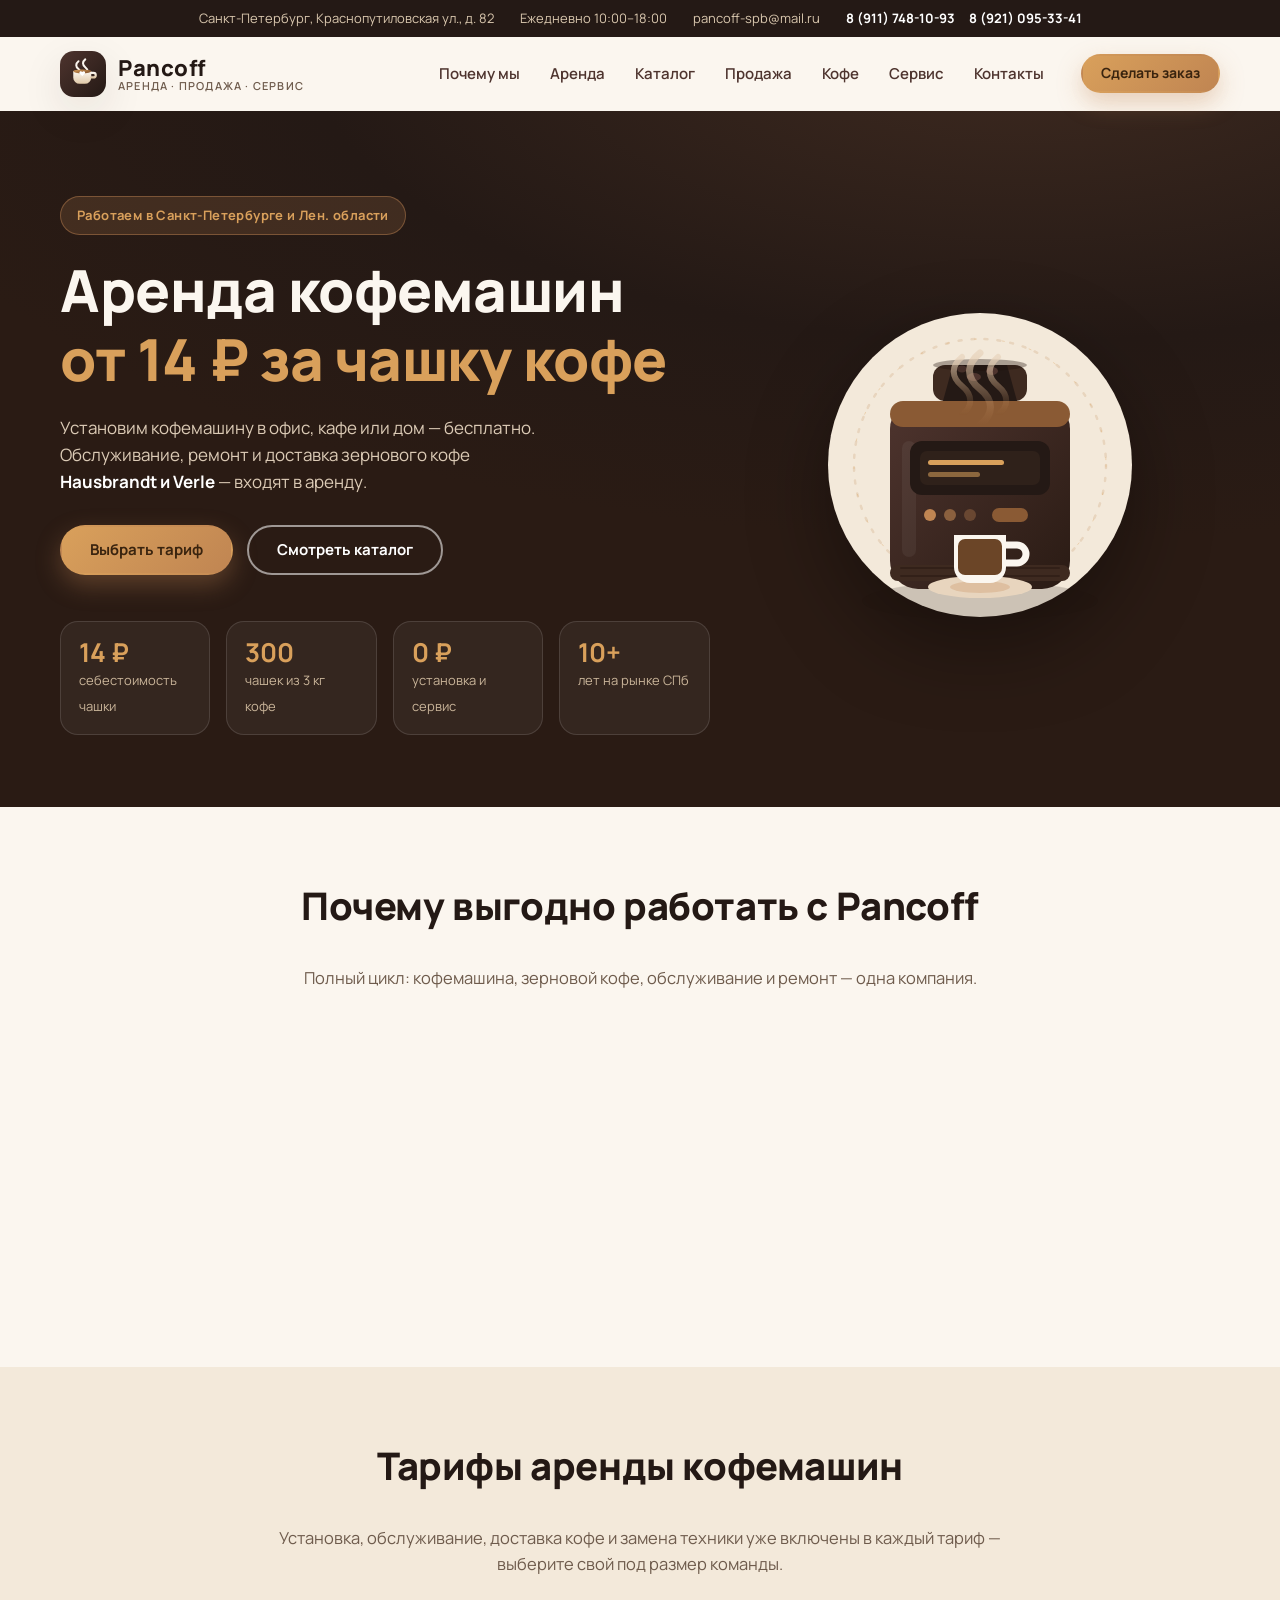
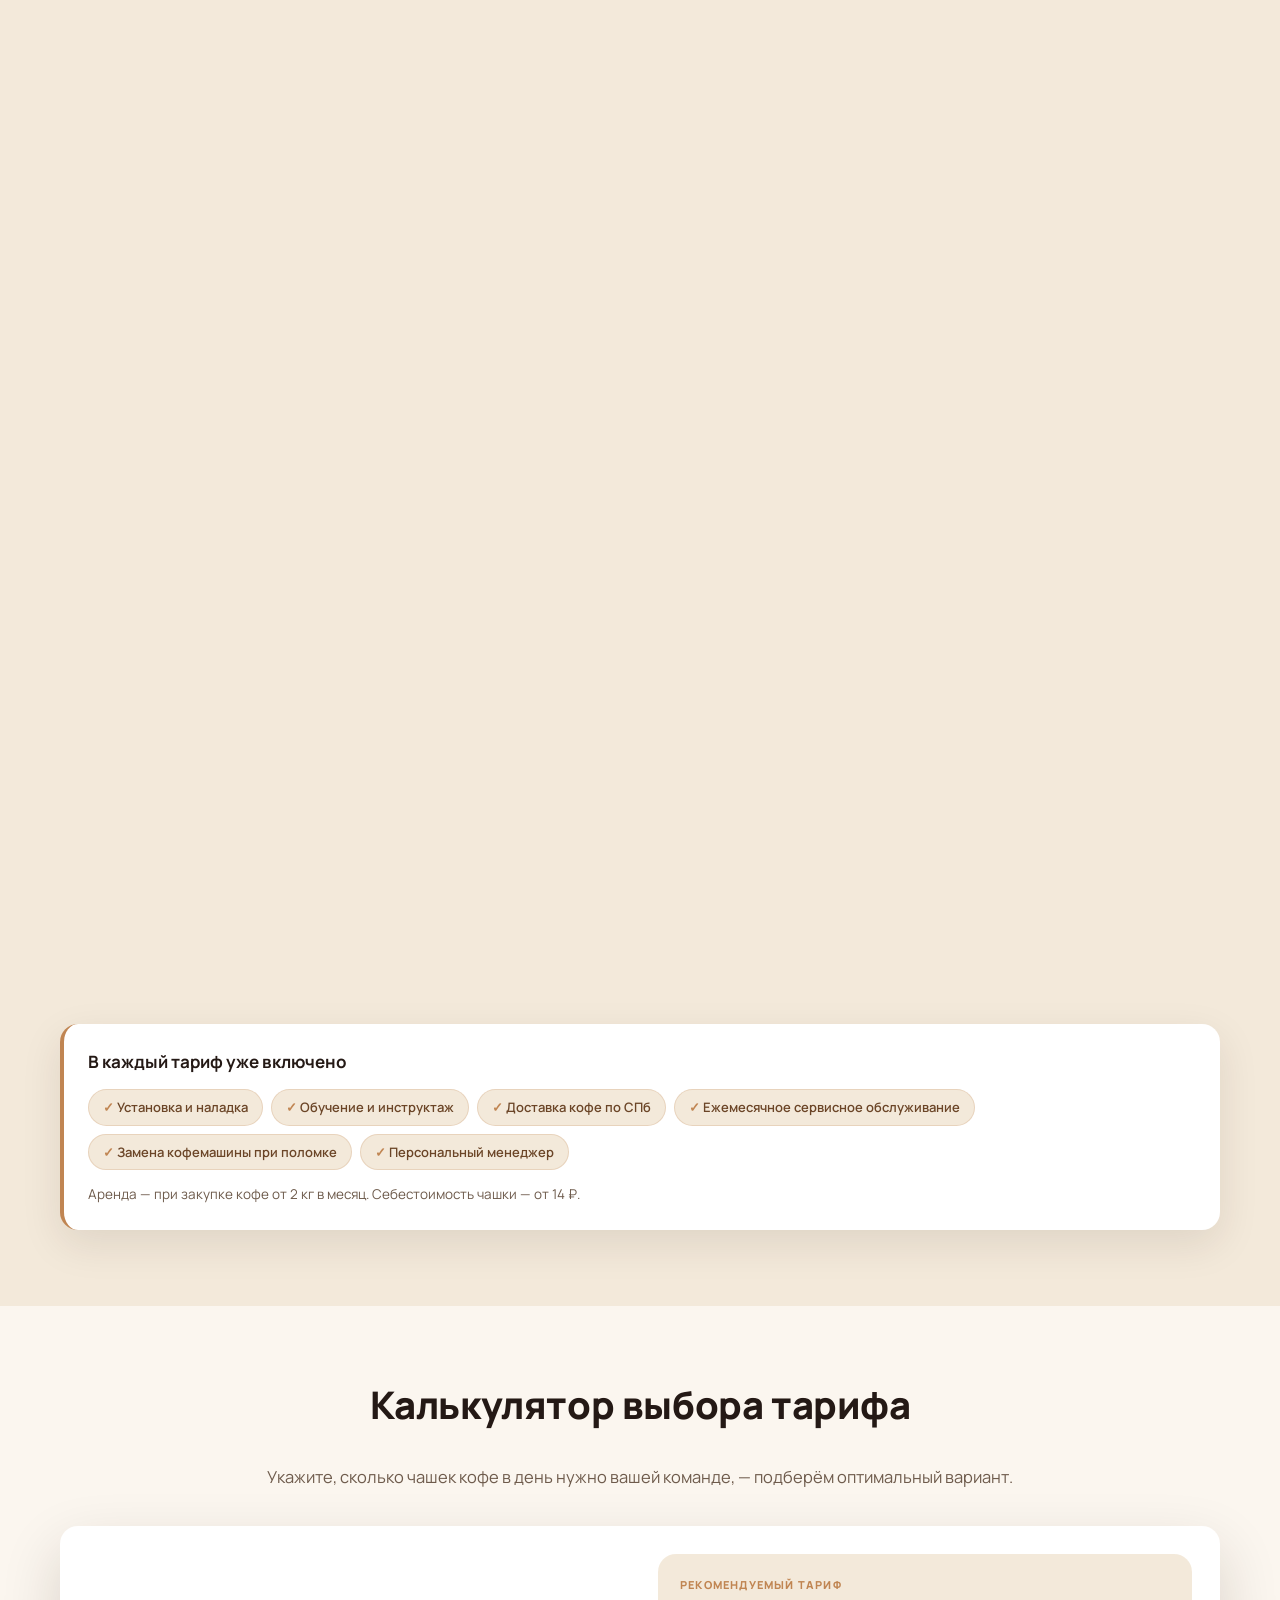
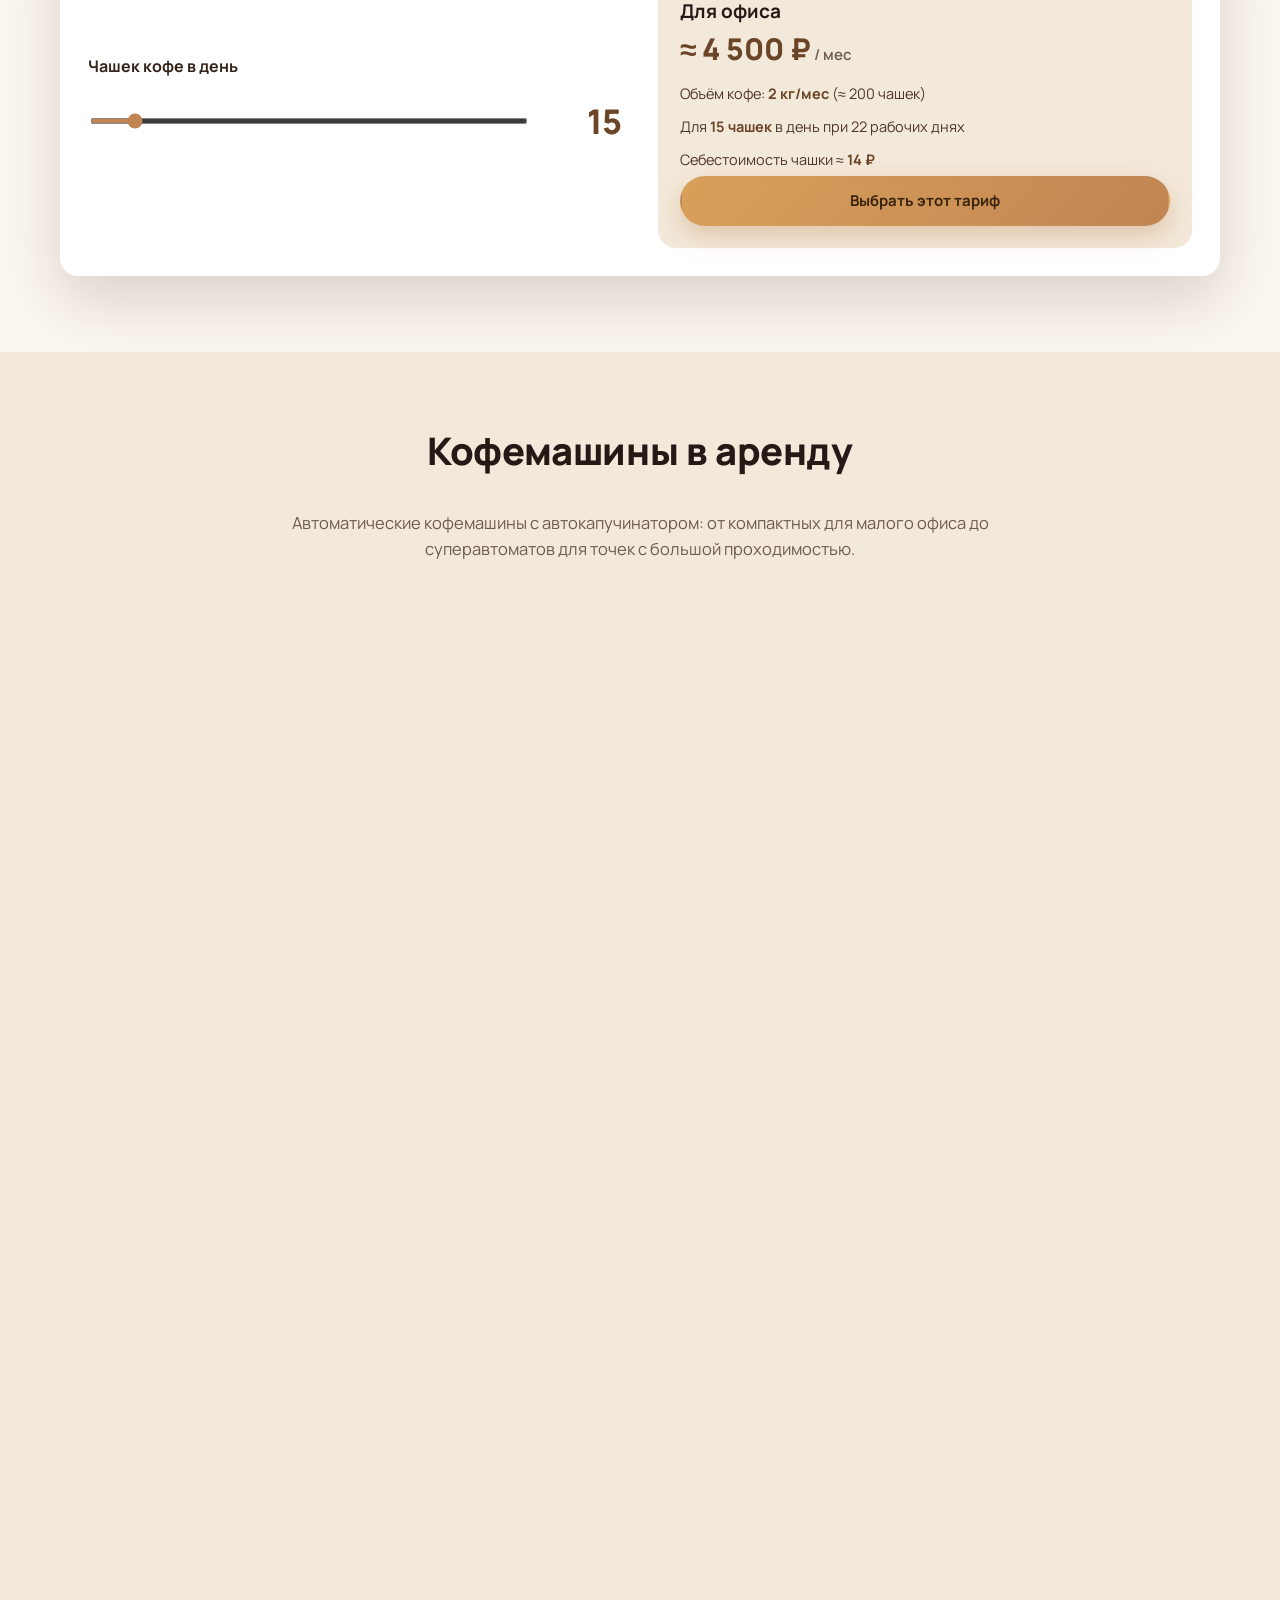
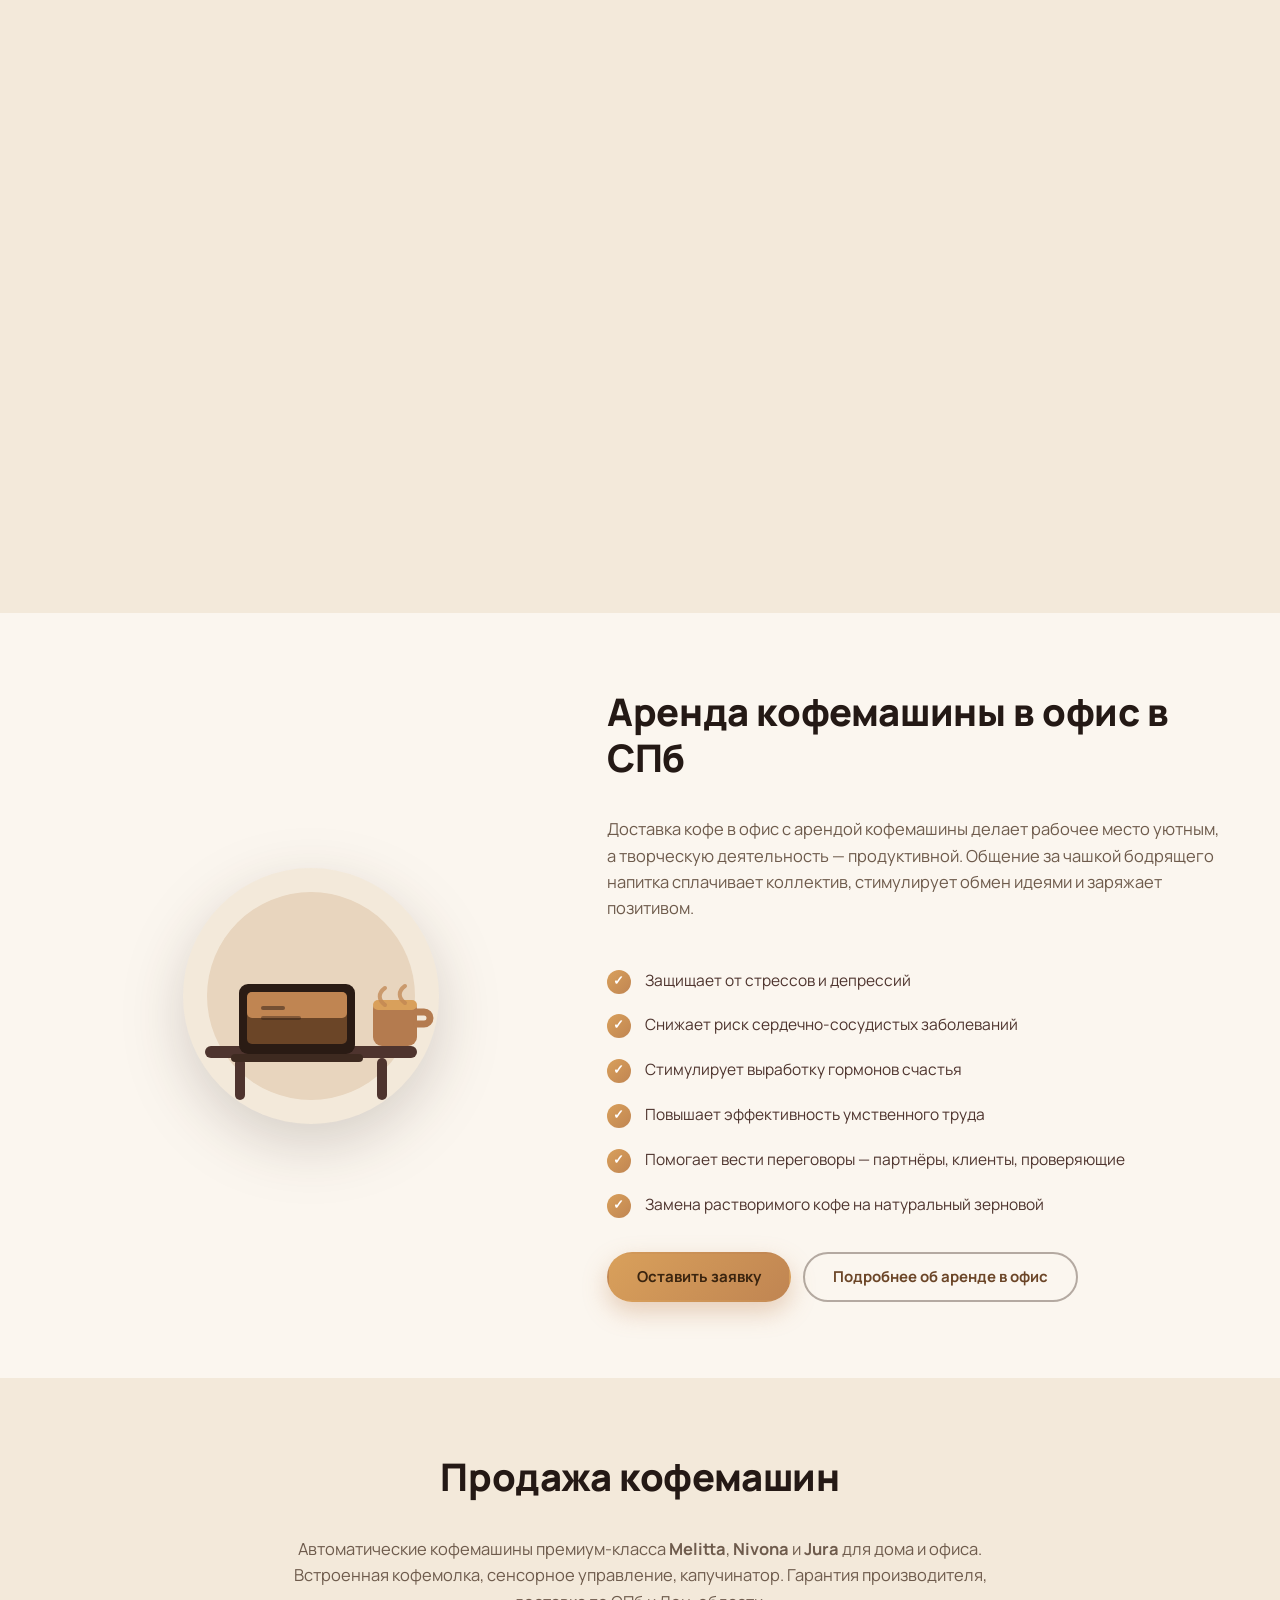
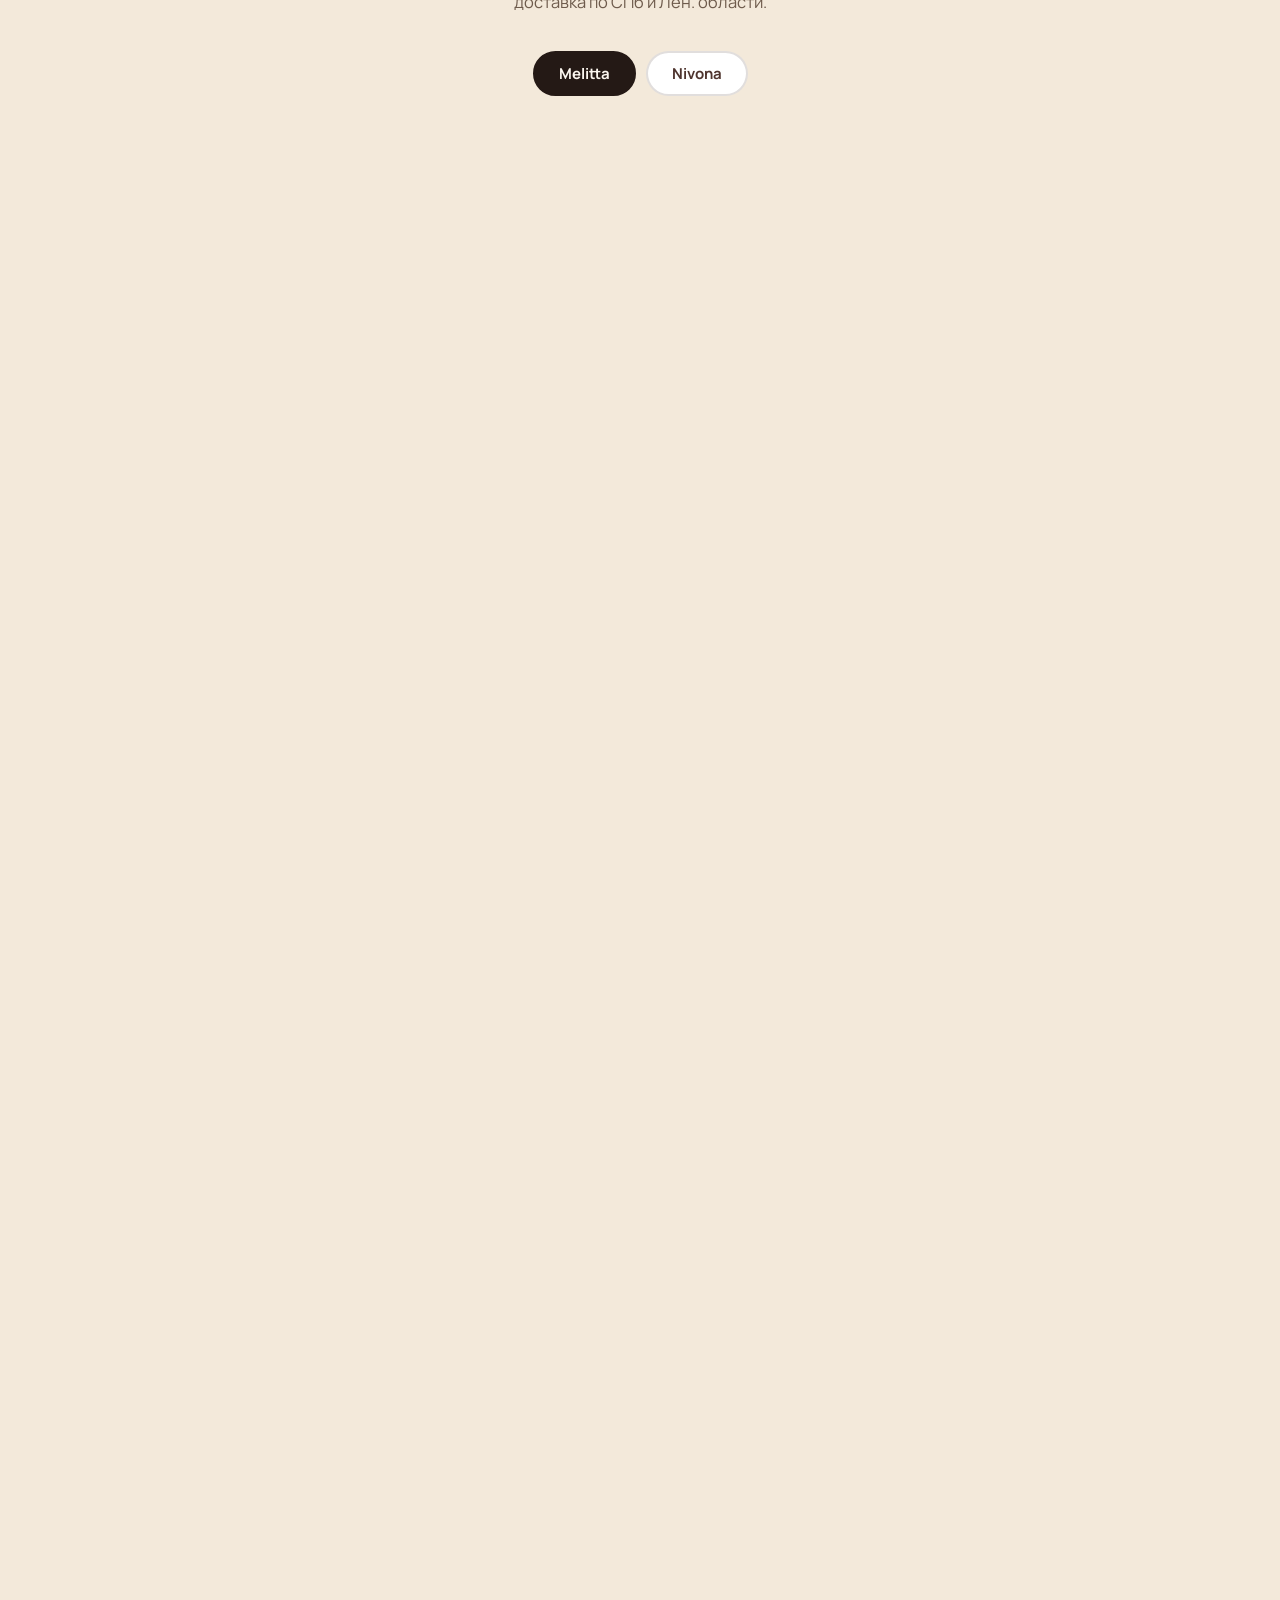
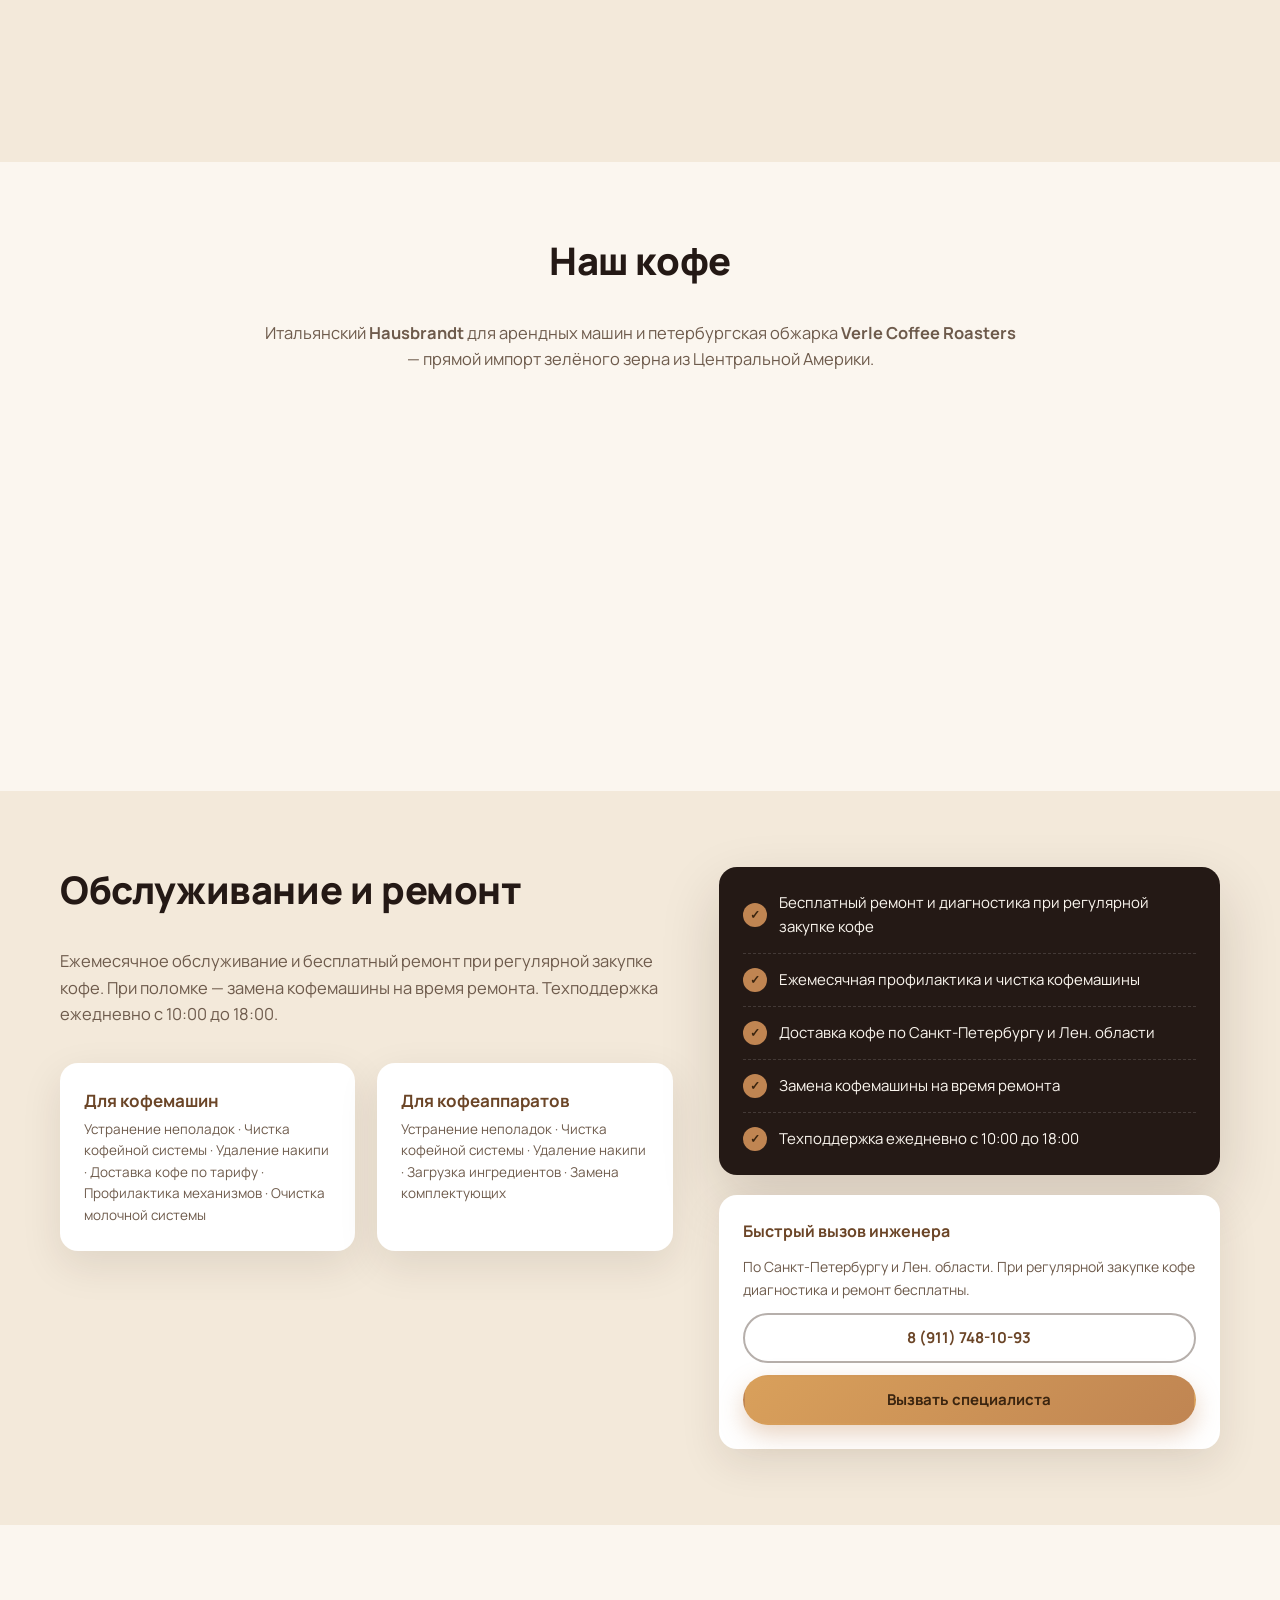
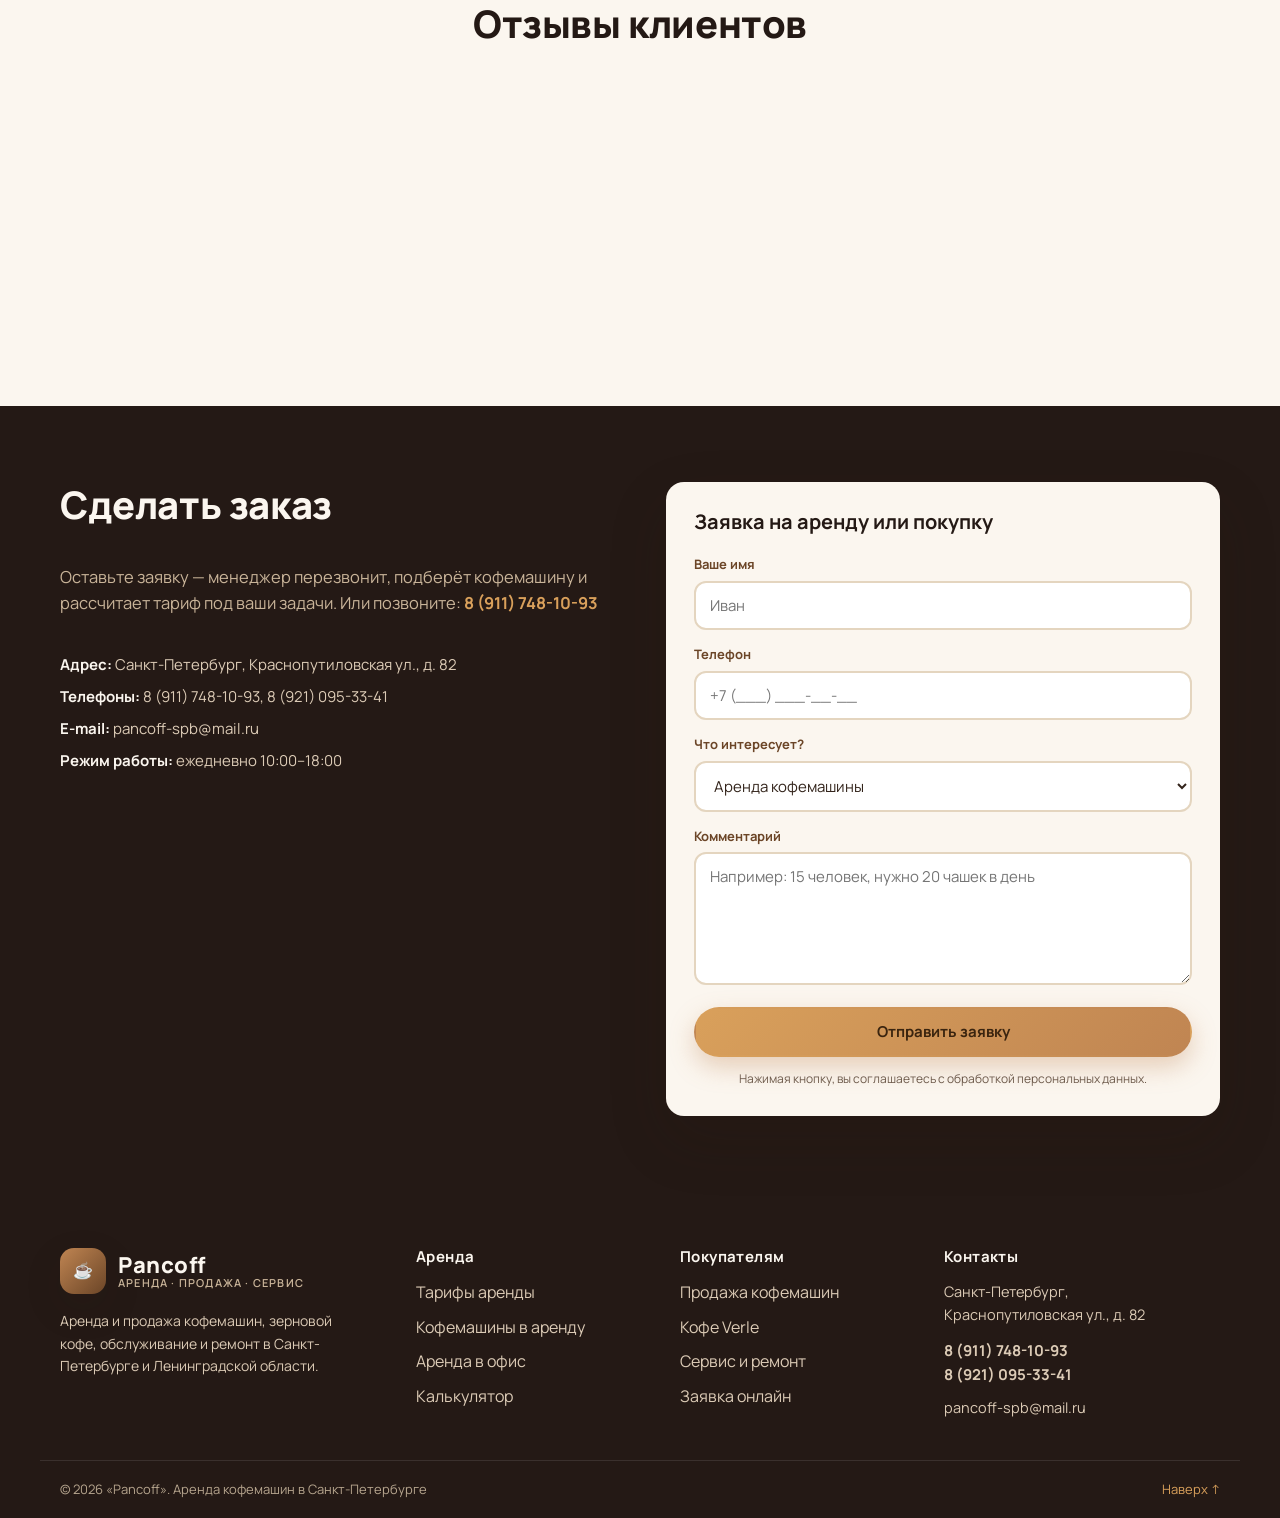
==== commit 07f05e0f: "Rework rent tariff block: 2-col cards, horizontal specs, cup chip in price row, included-benefits as" ====
--- a/index.html
+++ b/index.html
@@ -212,8 +212,8 @@
       <div class="container">
         <h2 class="section__title">Тарифы аренды кофемашин</h2>
         <p class="section__lead">
-          В каждый тариф уже включено: бесплатная установка, обучение, ежемесячный сервис,
-          замена техники при поломке и доставка кофе по СПб и Лен. области.
+          Установка, обслуживание, доставка кофе и замена техники уже включены в каждый тариф —
+          выберите свой под размер команды.
         </p>
         <div class="grid grid--4 packages" id="packagesGrid"><!-- JS --></div>
         <div class="panel packages__note" id="packagesNote"><!-- JS --></div>
--- a/css/style.css
+++ b/css/style.css
@@ -199,19 +199,39 @@
 .card p { margin: 0; color: var(--muted); font-size: 14.5px; }
 
 /* packages */
-.package { background: var(--white); border-radius: var(--radius); padding: 24px; box-shadow: var(--shadow); border-top: 4px solid var(--accent); display: flex; flex-direction: column; }
-.package--hot { border-top-color: var(--accent-3); }
-.package__tag { align-self: flex-start; font-size: 11px; font-weight: 800; letter-spacing: 1px; text-transform: uppercase; color: #fff; background: var(--accent); border-radius: 999px; padding: 5px 12px; margin-bottom: 14px; }
-.package h3 { font-size: 19px; color: var(--coffee-900); margin-bottom: 6px; }
-.package__machine { font-size: 13.5px; color: var(--muted); margin-bottom: 14px; }
-.package__spec { display: flex; justify-content: space-between; gap: 10px; padding: 10px 0; border-bottom: 1px dashed rgba(46, 27, 15, .12); font-size: 14px; flex-wrap: wrap; align-items: baseline; }
-.package__spec span, .package__spec b { overflow-wrap: anywhere; }
-.package__spec b { color: var(--coffee-900); text-align: right; }
-.package__price { margin-top: auto; padding-top: 16px; }
-.package__price b { display: block; font-size: 24px; color: var(--brown-2); overflow-wrap: anywhere; }
-.package__price span { font-size: 13px; color: var(--muted); }
-.package .btn { width: 100%; margin-top: 18px; }
+.packages { grid-template-columns: repeat(2, 1fr); }
+.package { position: relative; background: var(--white); border: 1px solid rgba(46, 27, 15, .06); border-radius: var(--radius); padding: 24px; box-shadow: var(--shadow); display: flex; flex-direction: column; transition: transform .2s ease, box-shadow .2s ease; }
+.package:hover { transform: translateY(-4px); box-shadow: var(--shadow-lg); }
+.package--hot { border: 2px solid var(--accent-3); box-shadow: 0 18px 44px rgba(192, 133, 82, .22); }
+.package--hot:hover { box-shadow: 0 24px 56px rgba(192, 133, 82, .3); }
+.package__ribbon { position: absolute; top: -12px; right: 18px; padding: 6px 14px; border-radius: 999px; background: linear-gradient(135deg, var(--accent-3), var(--accent)); color: #3a240f; font-size: 12px; font-weight: 800; letter-spacing: .6px; text-transform: uppercase; box-shadow: 0 6px 16px rgba(192, 133, 82, .35); }
+.package__tag { align-self: flex-start; font-size: 11px; font-weight: 800; letter-spacing: 1px; text-transform: uppercase; color: var(--brown-2); background: var(--cream-2); border-radius: 999px; padding: 5px 12px; margin-bottom: 12px; }
+.package--hot .package__tag { background: linear-gradient(135deg, var(--accent-3), var(--accent)); color: #3a240f; }
+.package h3 { font-size: 20px; color: var(--coffee-900); margin-bottom: 4px; }
+.package__machine { font-size: 13.5px; color: var(--muted); margin-bottom: 16px; }
+.package__specs { display: grid; grid-template-columns: repeat(3, 1fr); margin: 0 0 18px; }
+.package__specs .package__spec { padding: 0 12px; border-right: 1px dashed rgba(46, 27, 15, .12); }
+.package__specs .package__spec:first-child { padding-left: 0; }
+.package__specs .package__spec:last-child { padding-right: 0; border-right: 0; }
+.package__specs .package__spec span { display: block; font-size: 12px; font-weight: 700; letter-spacing: .4px; text-transform: uppercase; color: var(--muted); margin-bottom: 5px; overflow-wrap: anywhere; }
+.package__specs .package__spec b { font-size: 14px; color: var(--coffee-900); overflow-wrap: anywhere; }
+.package__spec { display: grid; grid-template-columns: 1fr auto; gap: 2px 12px; align-items: baseline; padding: 10px 0; border-bottom: 1px dashed rgba(46, 27, 15, .12); }
+.package__spec span { font-size: 12.5px; color: var(--muted); font-weight: 600; overflow-wrap: anywhere; }
+.package__spec b { font-size: 14px; color: var(--coffee-900); text-align: right; overflow-wrap: anywhere; }
+.package__price { margin-top: auto; display: flex; align-items: baseline; gap: 7px; flex-wrap: wrap; padding-top: 18px; border-top: 1px dashed rgba(46, 27, 15, .12); }
+.package__price b { font-size: 27px; color: var(--brown-2); overflow-wrap: anywhere; }
+.package__price > span { font-size: 13.5px; color: var(--muted); }
+.package__cup { display: inline-flex; align-items: center; margin-left: auto; font-size: 12.5px; font-weight: 700; color: var(--brown-2); background: linear-gradient(135deg, var(--cream-2), #F3E9DA); border: 1px solid rgba(192, 133, 82, .35); border-radius: 999px; padding: 5px 12px; white-space: nowrap; }
+.package__perks { display: flex; flex-wrap: wrap; gap: 6px 18px; margin: 12px 0 18px; }
+.package__perk { font-size: 12.5px; font-weight: 600; color: var(--brown); }
+.package__perk::before { content: "✓ "; color: var(--accent); font-weight: 800; }
+.package .btn { width: 100%; }
 .packages__note { margin-top: 28px; border-left: 4px solid var(--accent); }
+.packages__note-title { display: block; font-size: 17px; color: var(--coffee-900); margin-bottom: 14px; }
+.packages__chips { display: flex; flex-wrap: wrap; gap: 8px; }
+.packages__chip { font-size: 13px; font-weight: 600; color: var(--brown-2); background: var(--cream-2); border: 1px solid rgba(192, 133, 82, .22); border-radius: 999px; padding: 7px 14px; }
+.packages__chip::before { content: "✓ "; color: var(--accent); font-weight: 800; }
+.packages__cond { margin: 14px 0 0; font-size: 13.5px; color: var(--muted); }
 
 .panel { background: var(--white); border-radius: var(--radius); box-shadow: var(--shadow); padding: 24px; }
 
@@ -472,8 +492,11 @@
   .tab { flex: 1 1 auto; padding: 10px 14px; font-size: 14px; }
   .faq summary { padding: 15px 16px; font-size: 14.5px; }
   .faq details p { padding: 0 16px 16px; }
-  .package__spec { flex-direction: column; align-items: flex-start; gap: 2px; }
+  .package__spec { grid-template-columns: 1fr; }
   .package__spec b { text-align: left; }
+  .package__specs { grid-template-columns: 1fr; }
+  .package__specs .package__spec { padding: 9px 0; border-right: 0; border-bottom: 1px dashed rgba(46, 27, 15, .12); }
+  .package__cup { margin-left: 0; white-space: normal; }
 
   .hero__inner { gap: 20px; padding-top: 36px; padding-bottom: 40px; }
   .hero__badge { font-size: 12px; padding: 6px 12px; margin-bottom: 14px; }
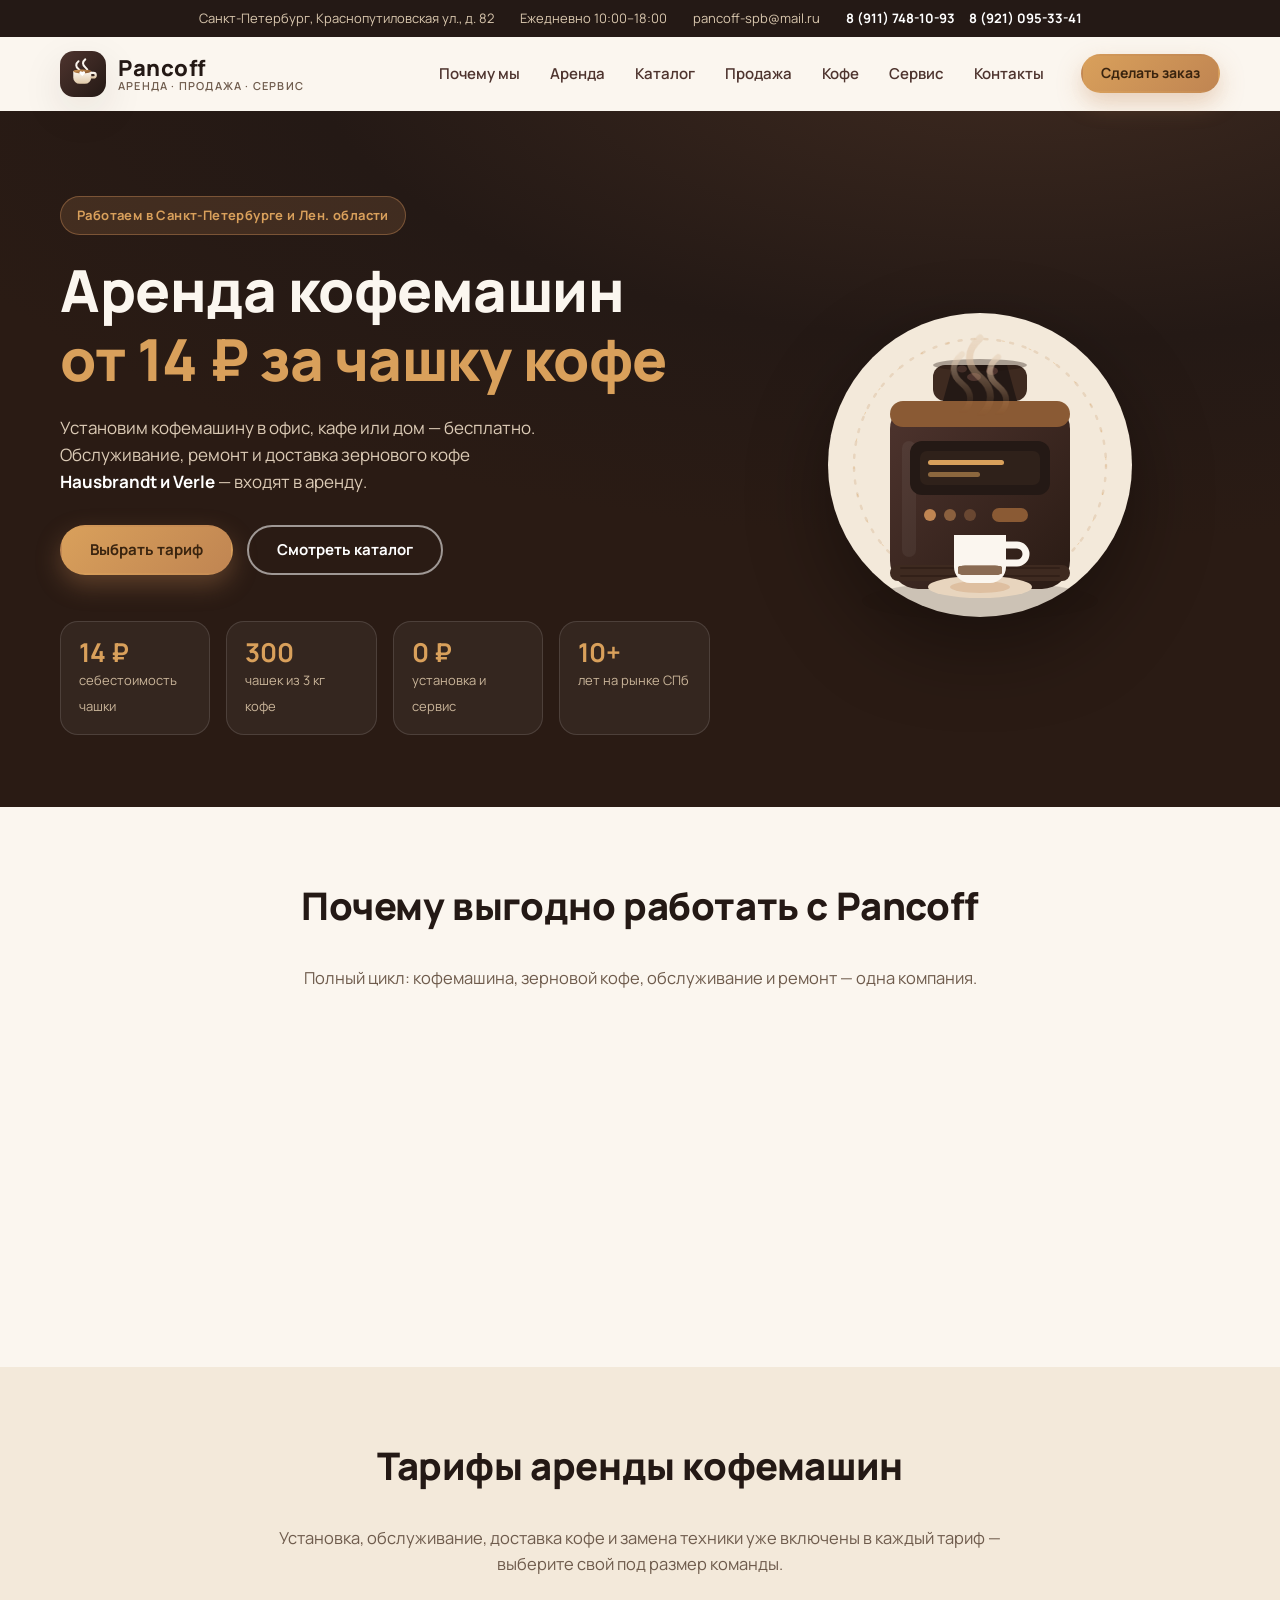
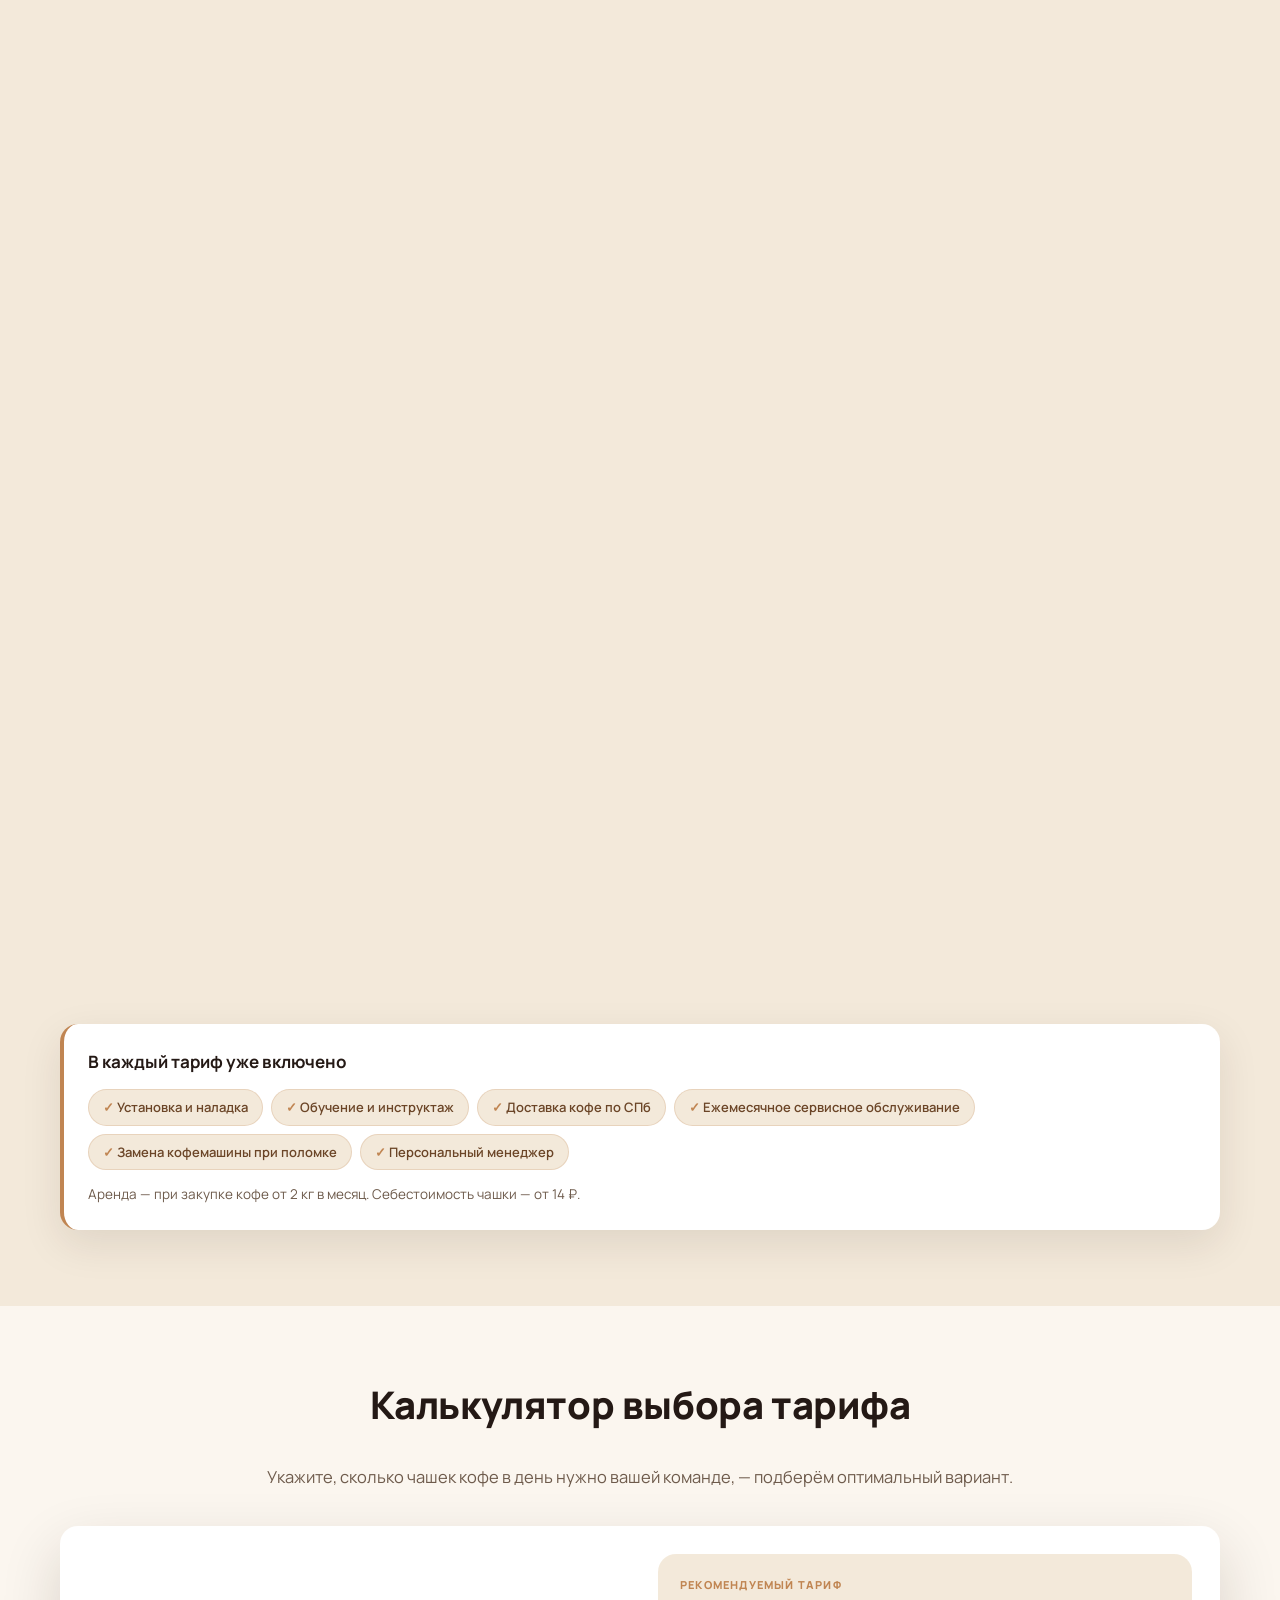
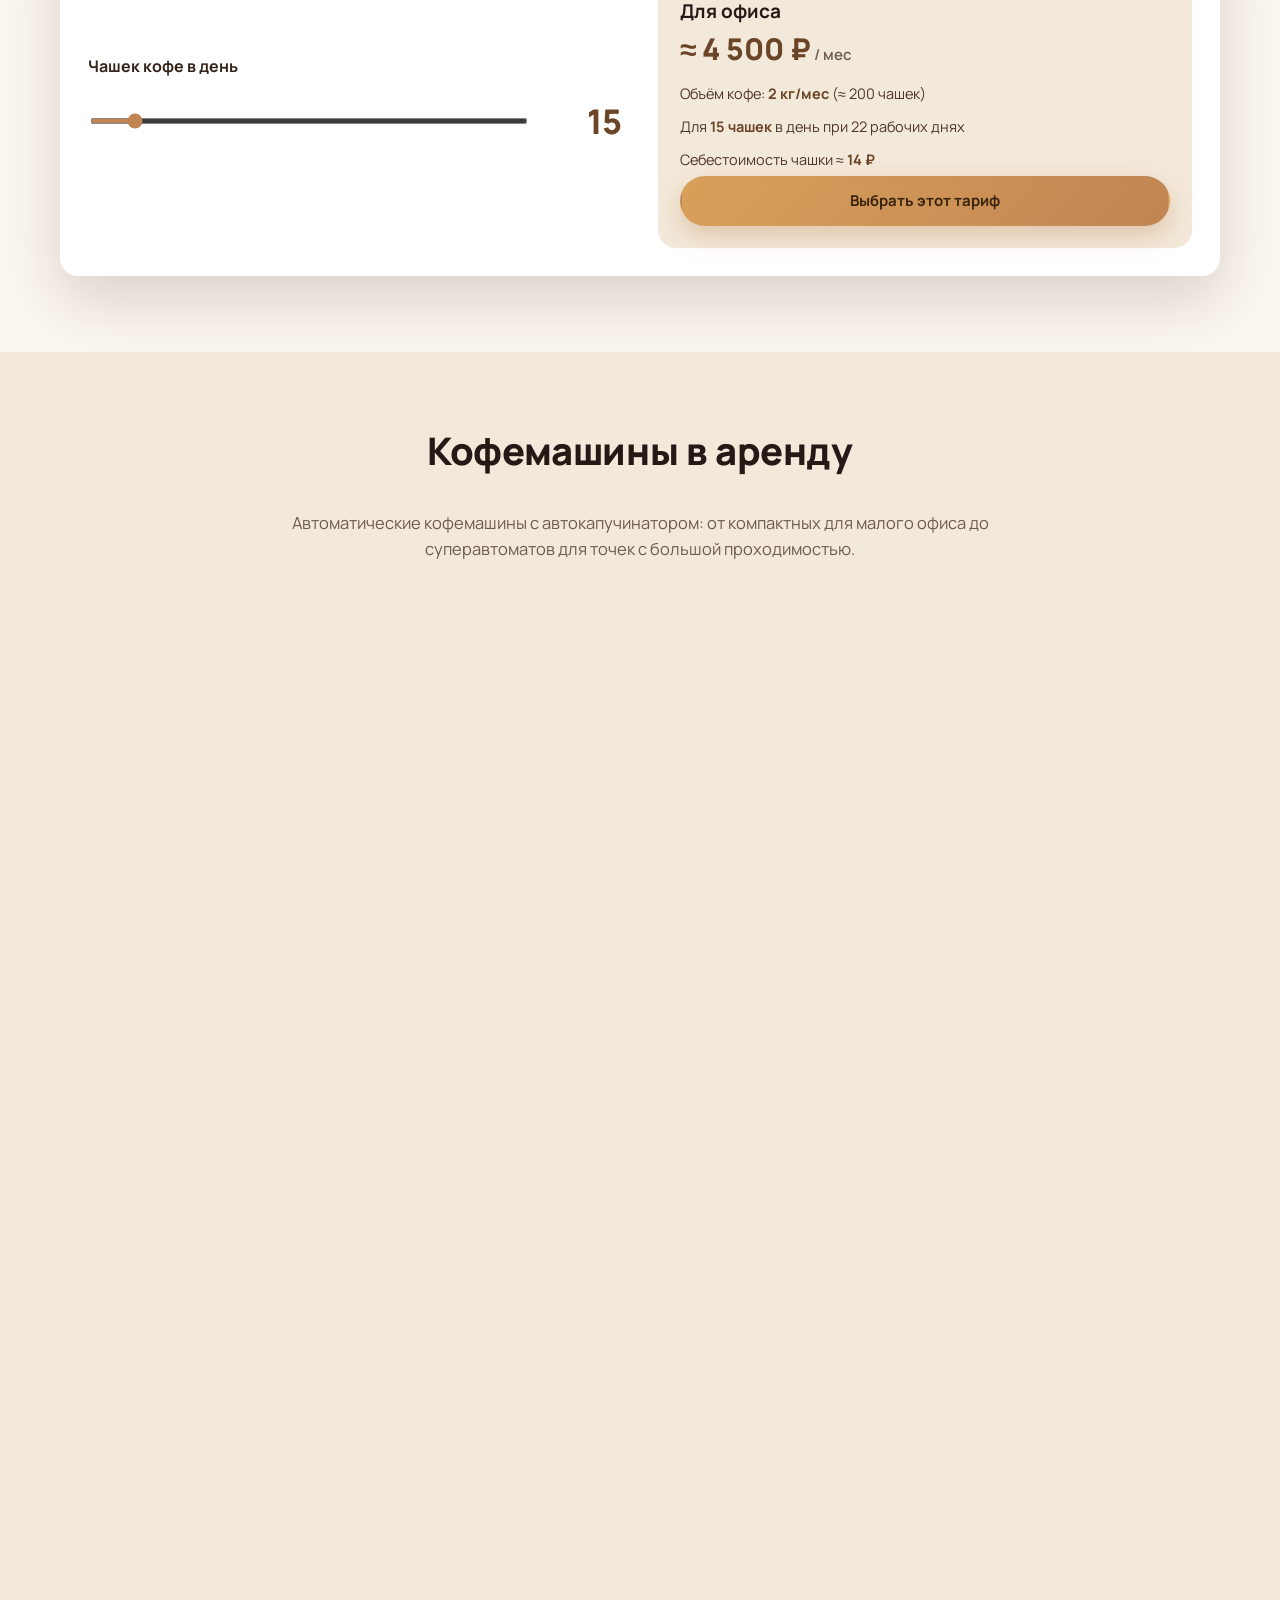
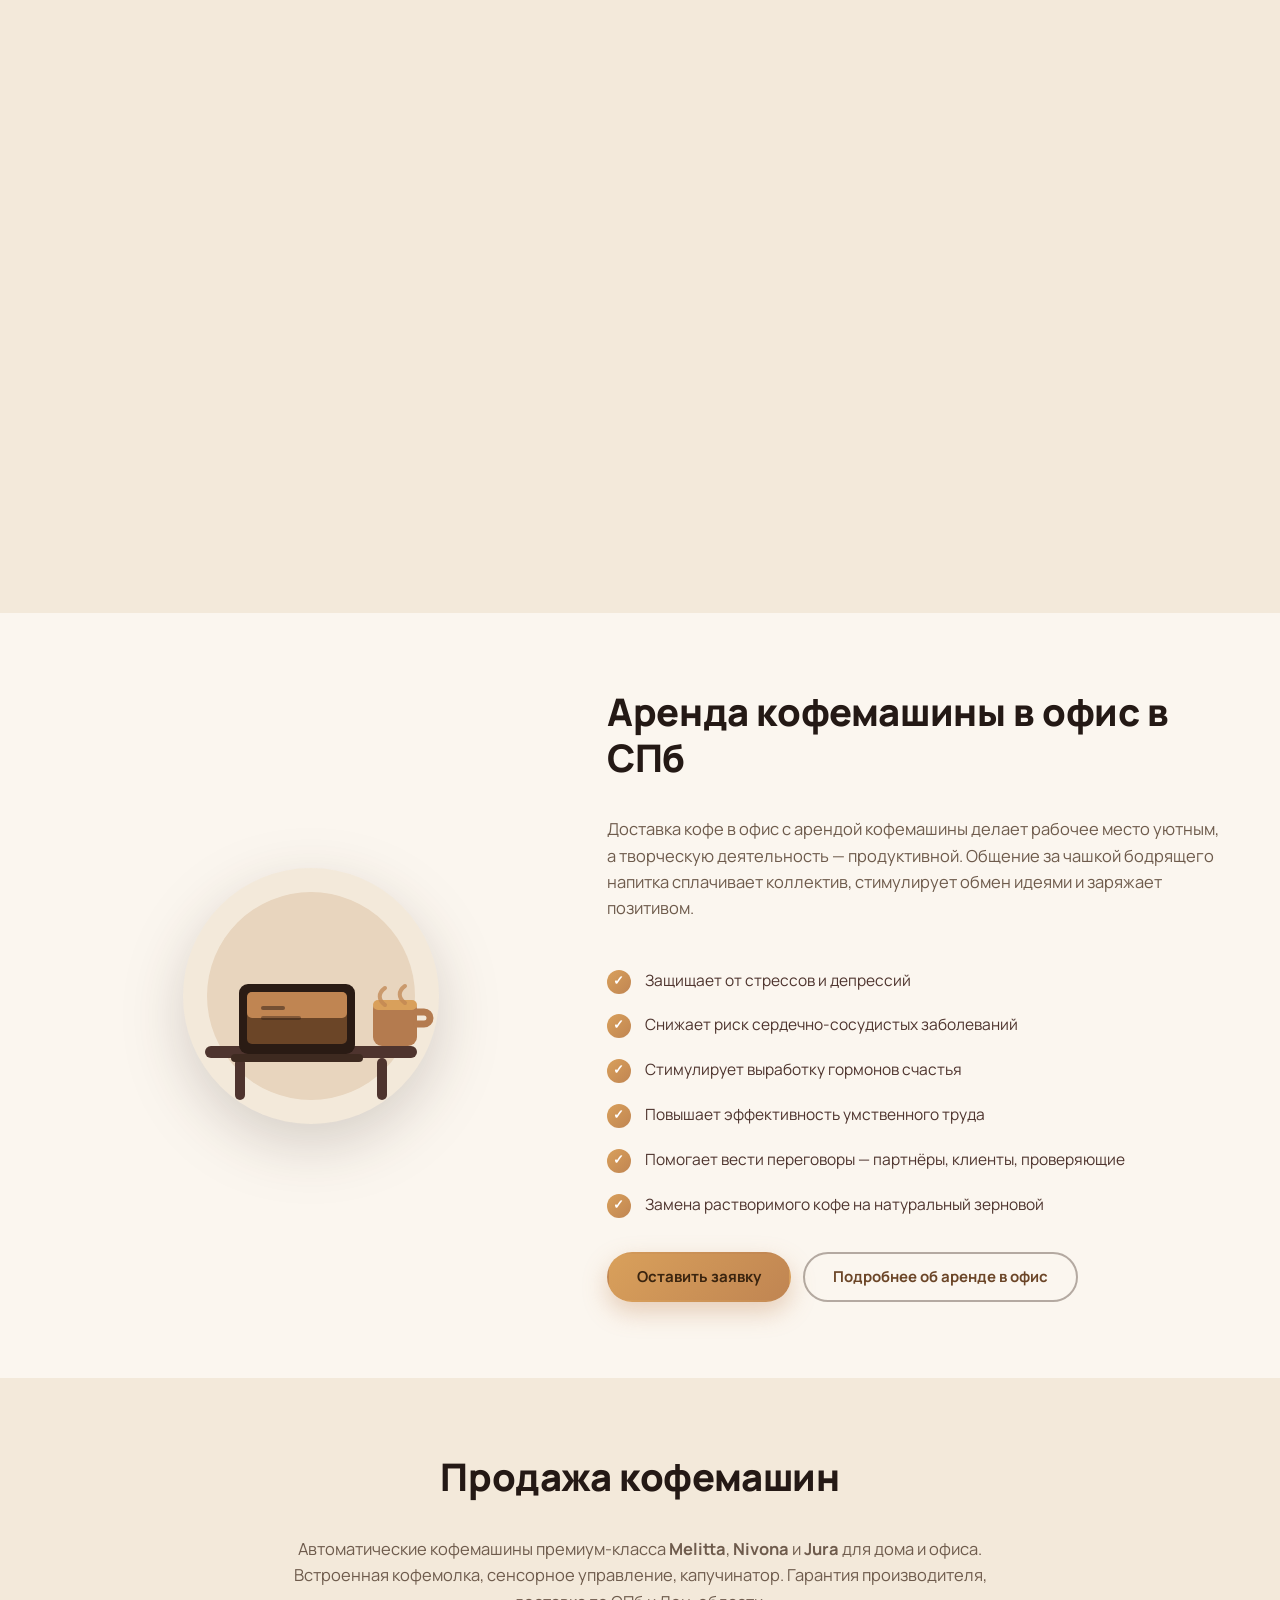
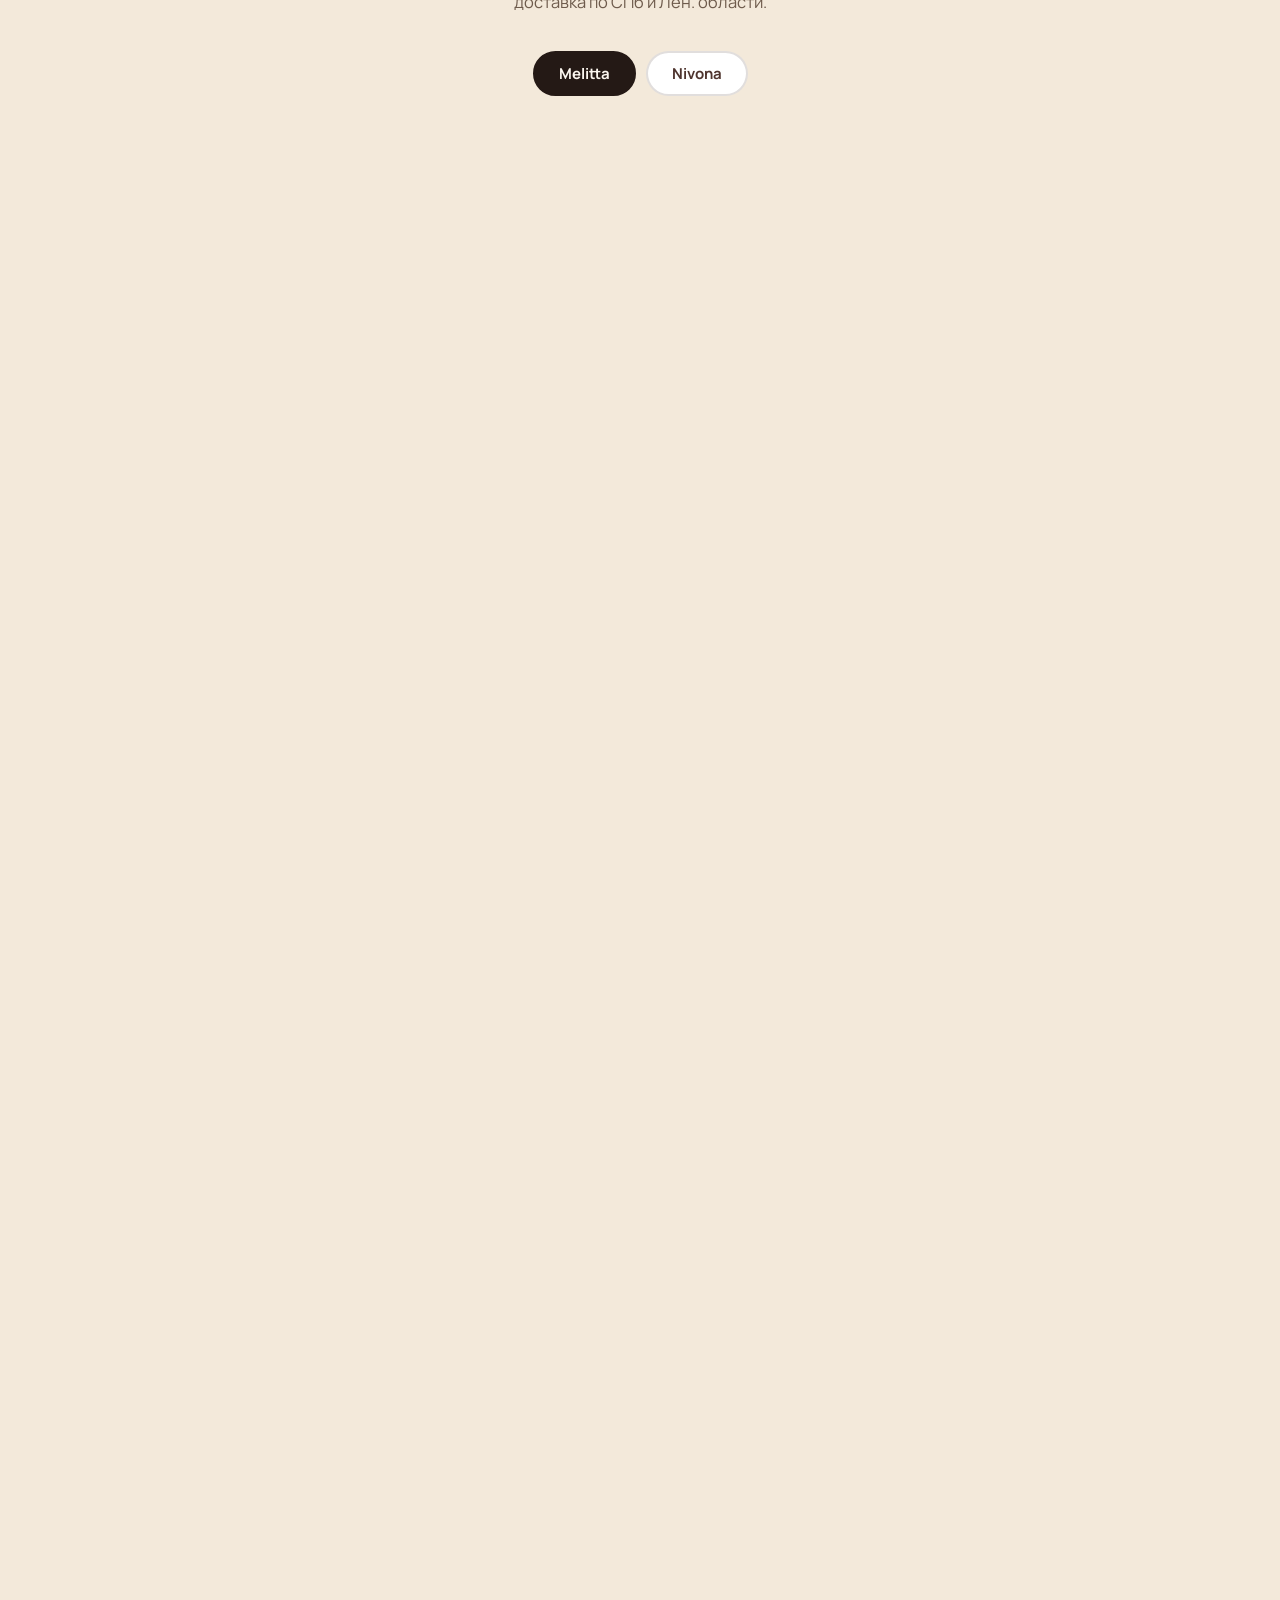
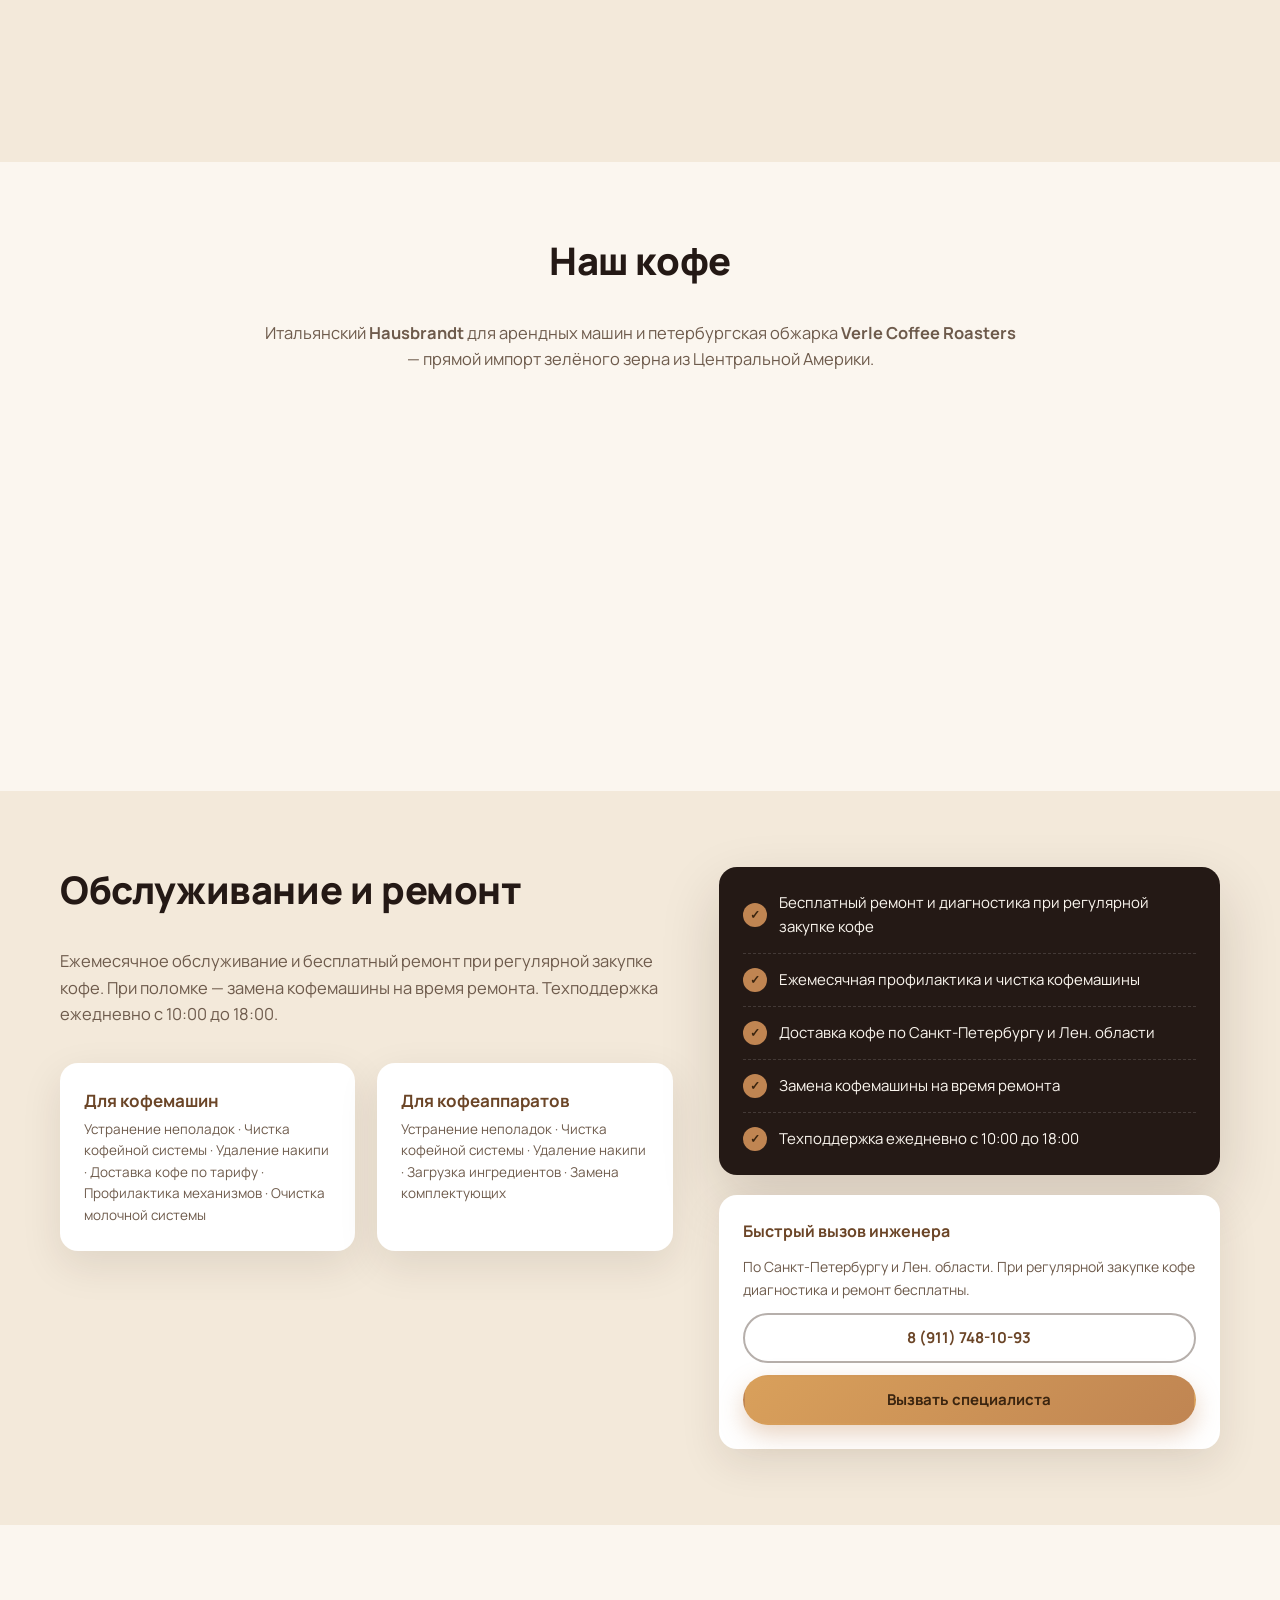
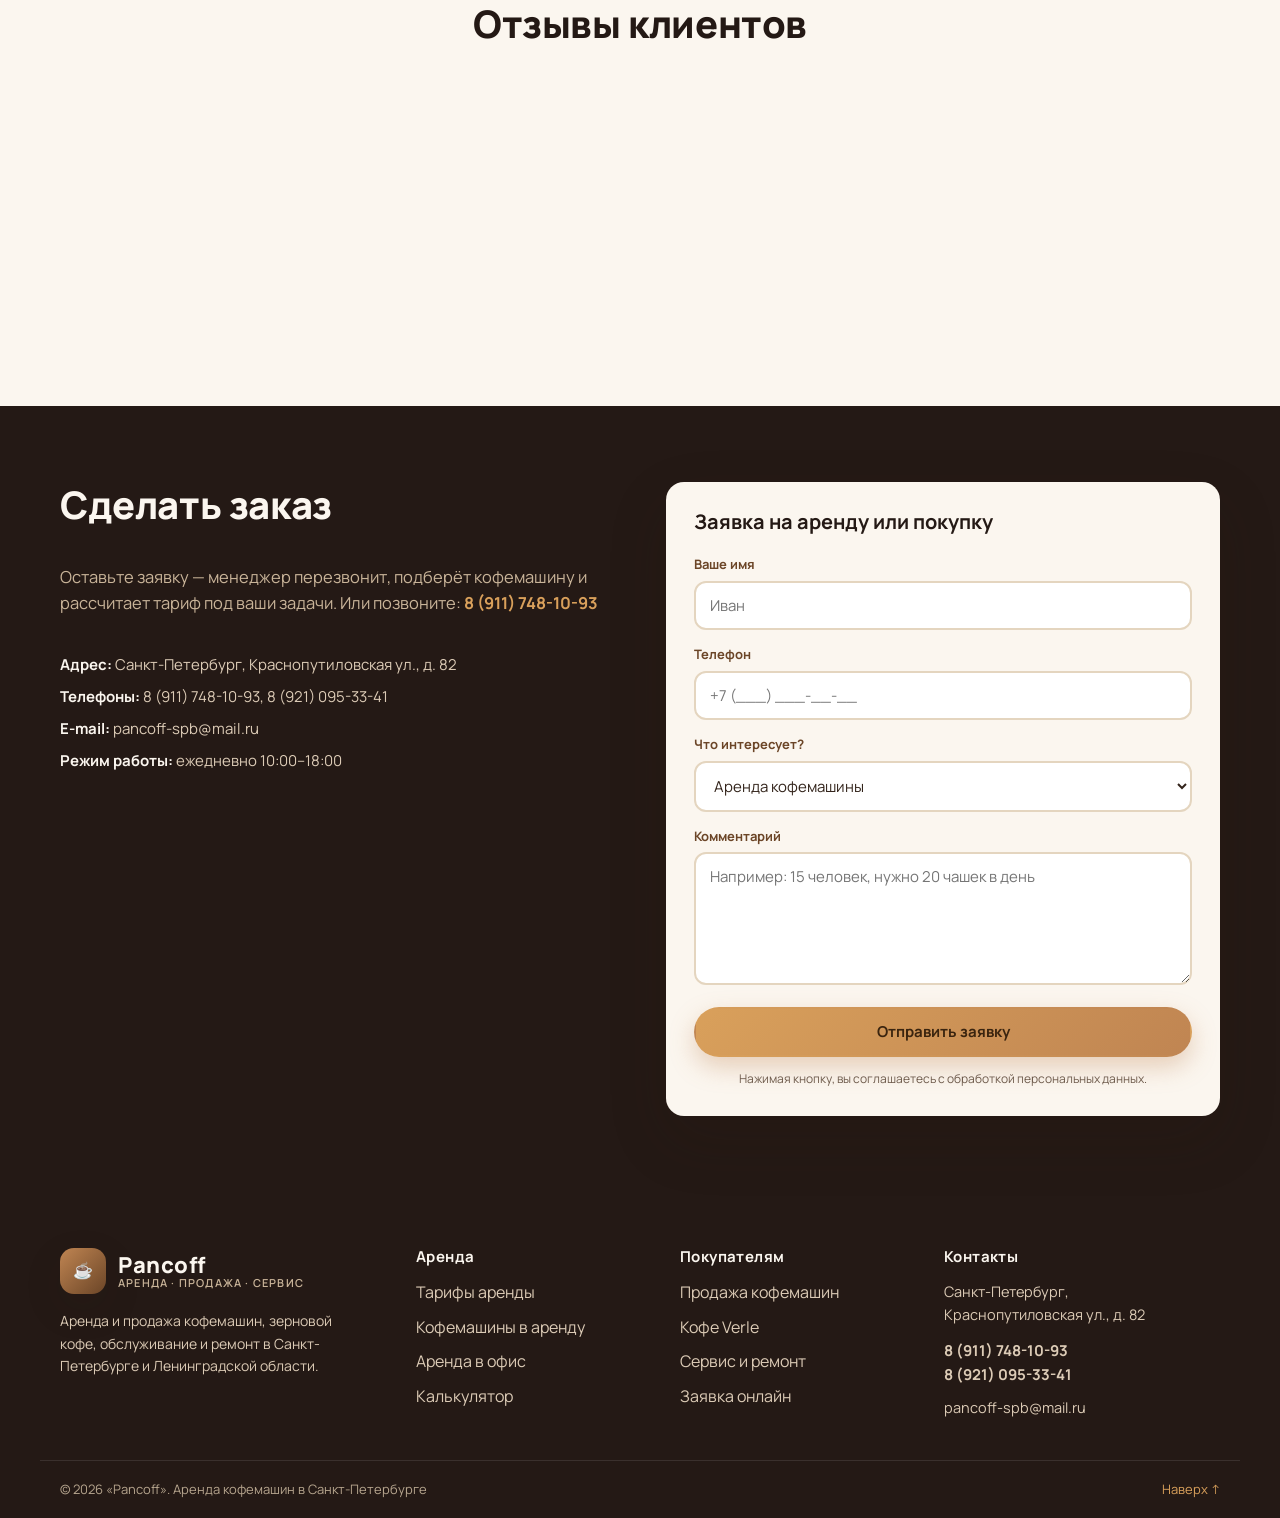
==== commit e19cb6bd: "Cache-busting: version ?v=2 on css/js links across all pages" ====
--- a/index.html
+++ b/index.html
@@ -16,7 +16,7 @@
   <meta property="og:url" content="https://mirtipl.github.io/pancoff-site/">
   <meta property="og:image" content="https://mirtipl.github.io/pancoff-site/images/rent/melitta-970-101.png">
   <link rel="icon" href="data:image/svg+xml,<svg xmlns='http://www.w3.org/2000/svg' viewBox='0 0 100 100'><text y='.9em' font-size='90'>☕</text></svg>">
-  <link rel="stylesheet" href="css/style.css">
+  <link rel="stylesheet" href="css/style.css?v=2">
   <script type="application/ld+json">
   {
     "@context": "https://schema.org",
@@ -445,6 +445,6 @@
     </div>
   </footer>
 
-  <script src="js/main.js"></script>
+  <script src="js/main.js?v=2"></script>
 </body>
 </html>
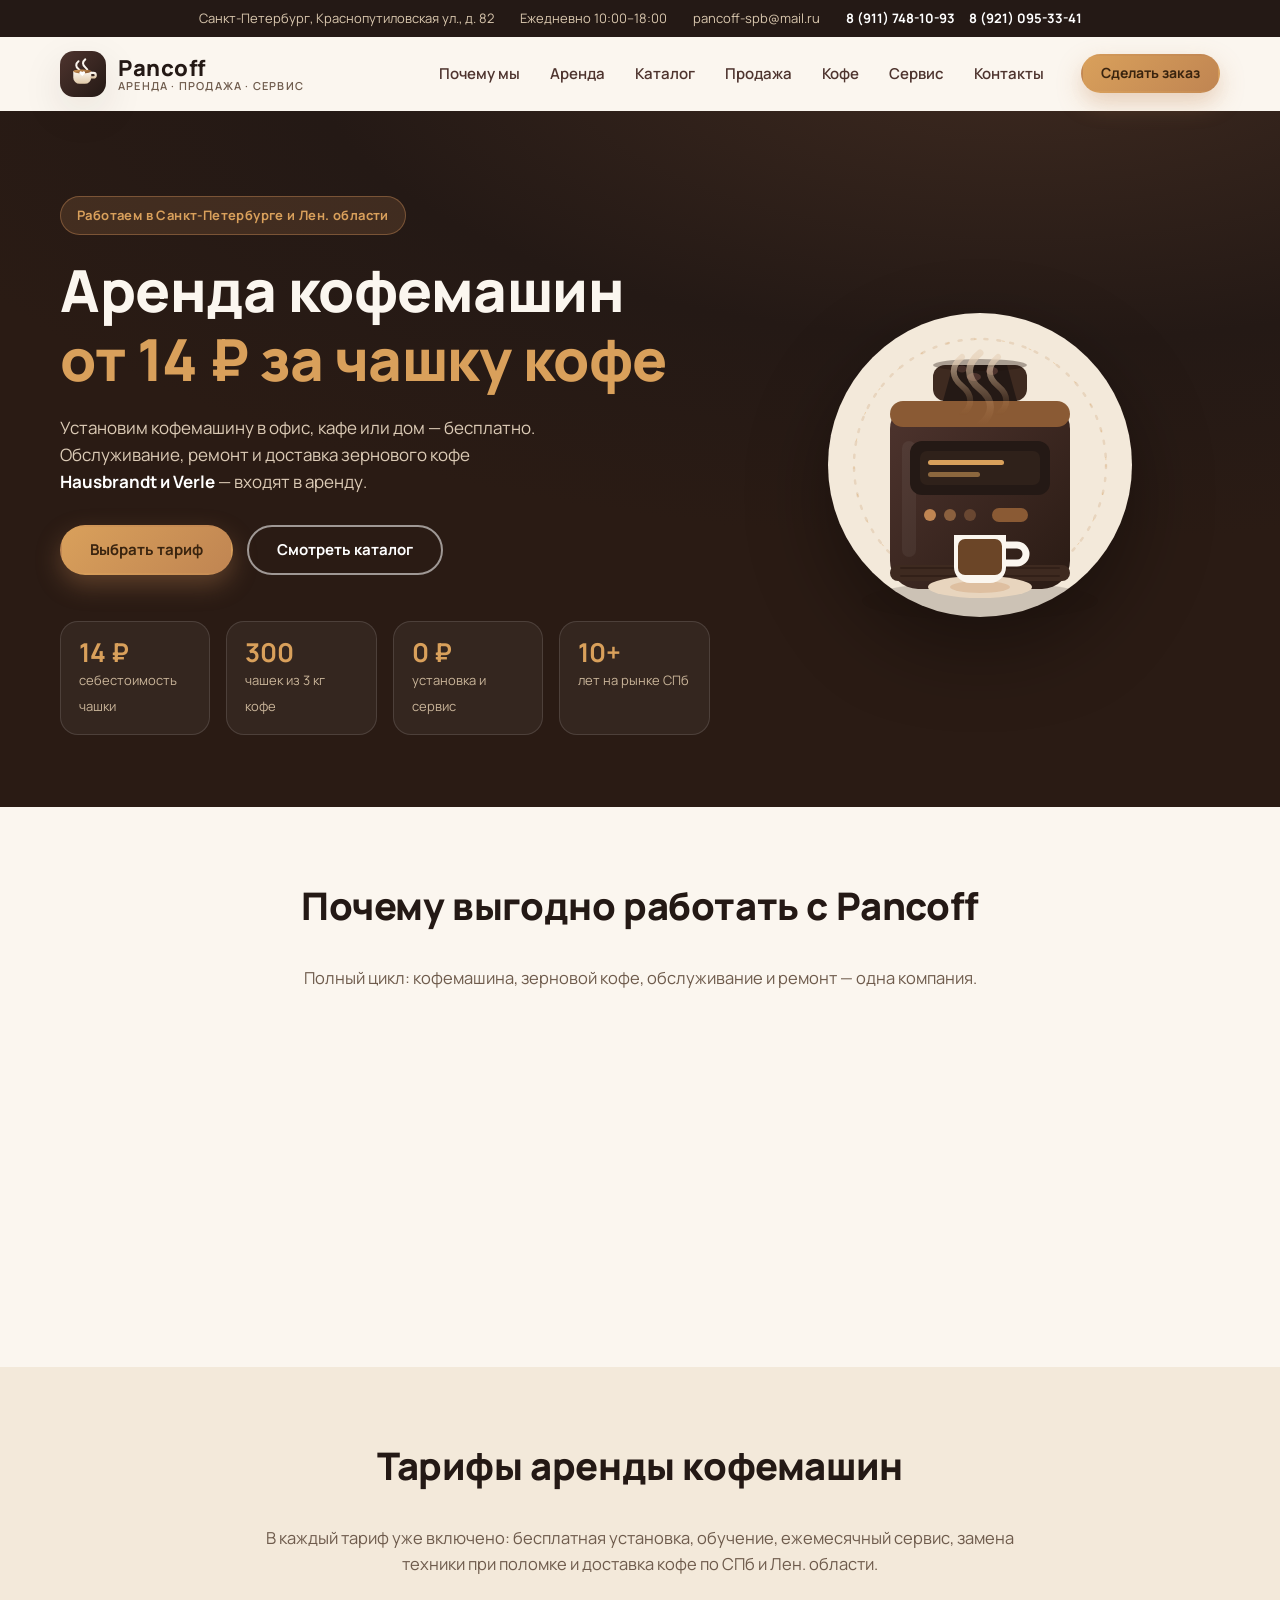
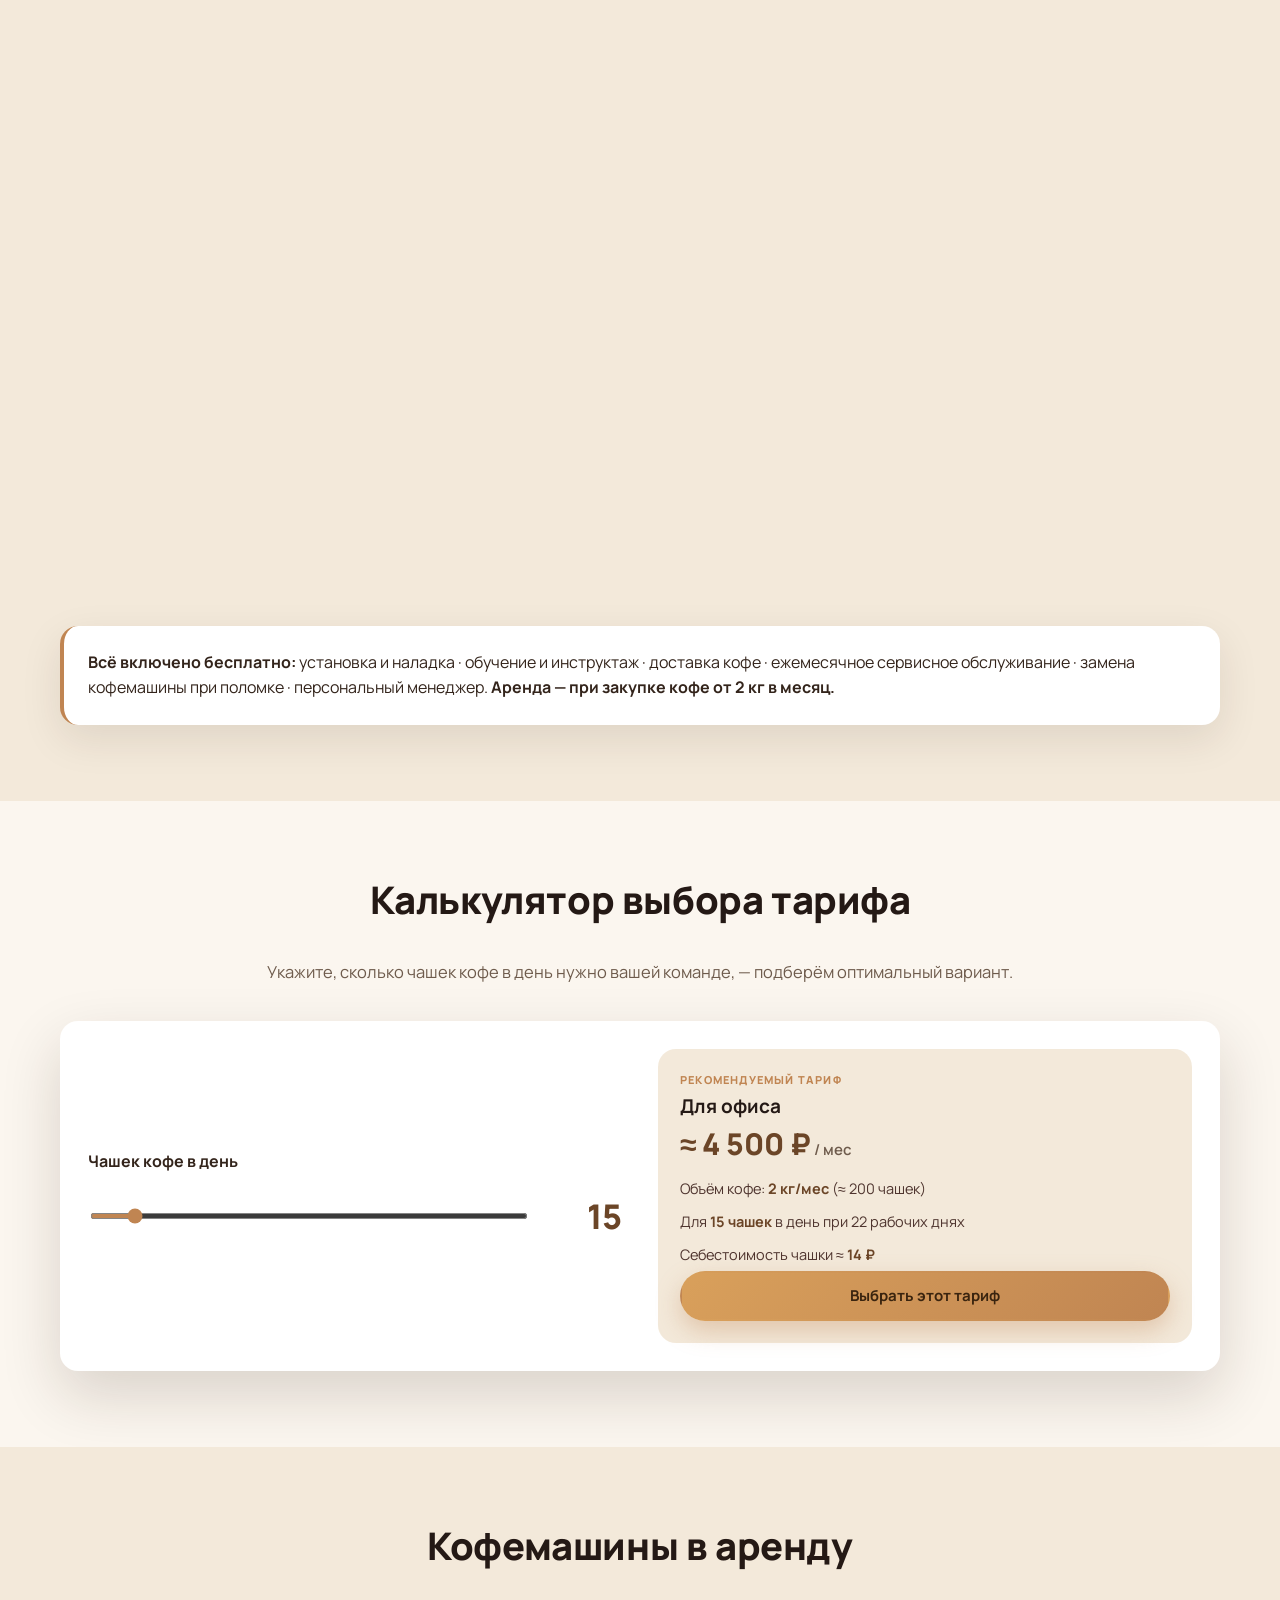
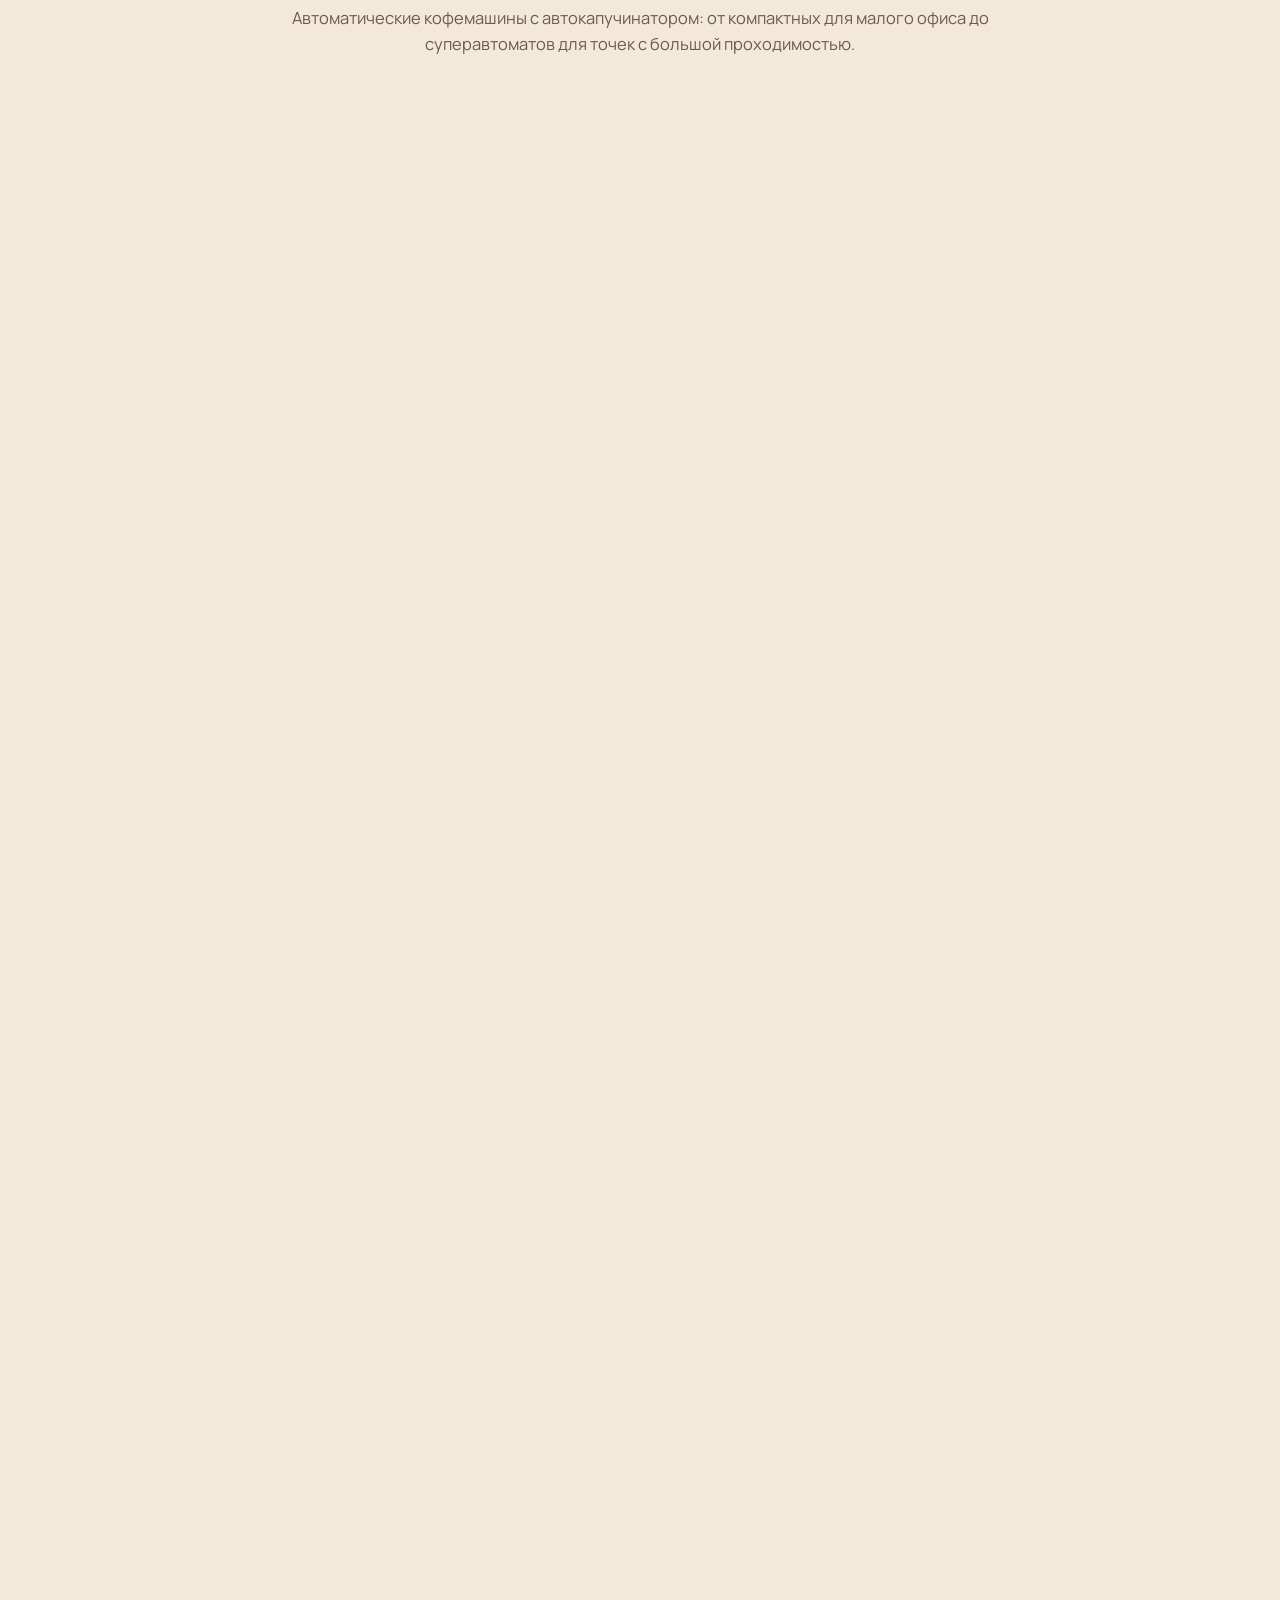
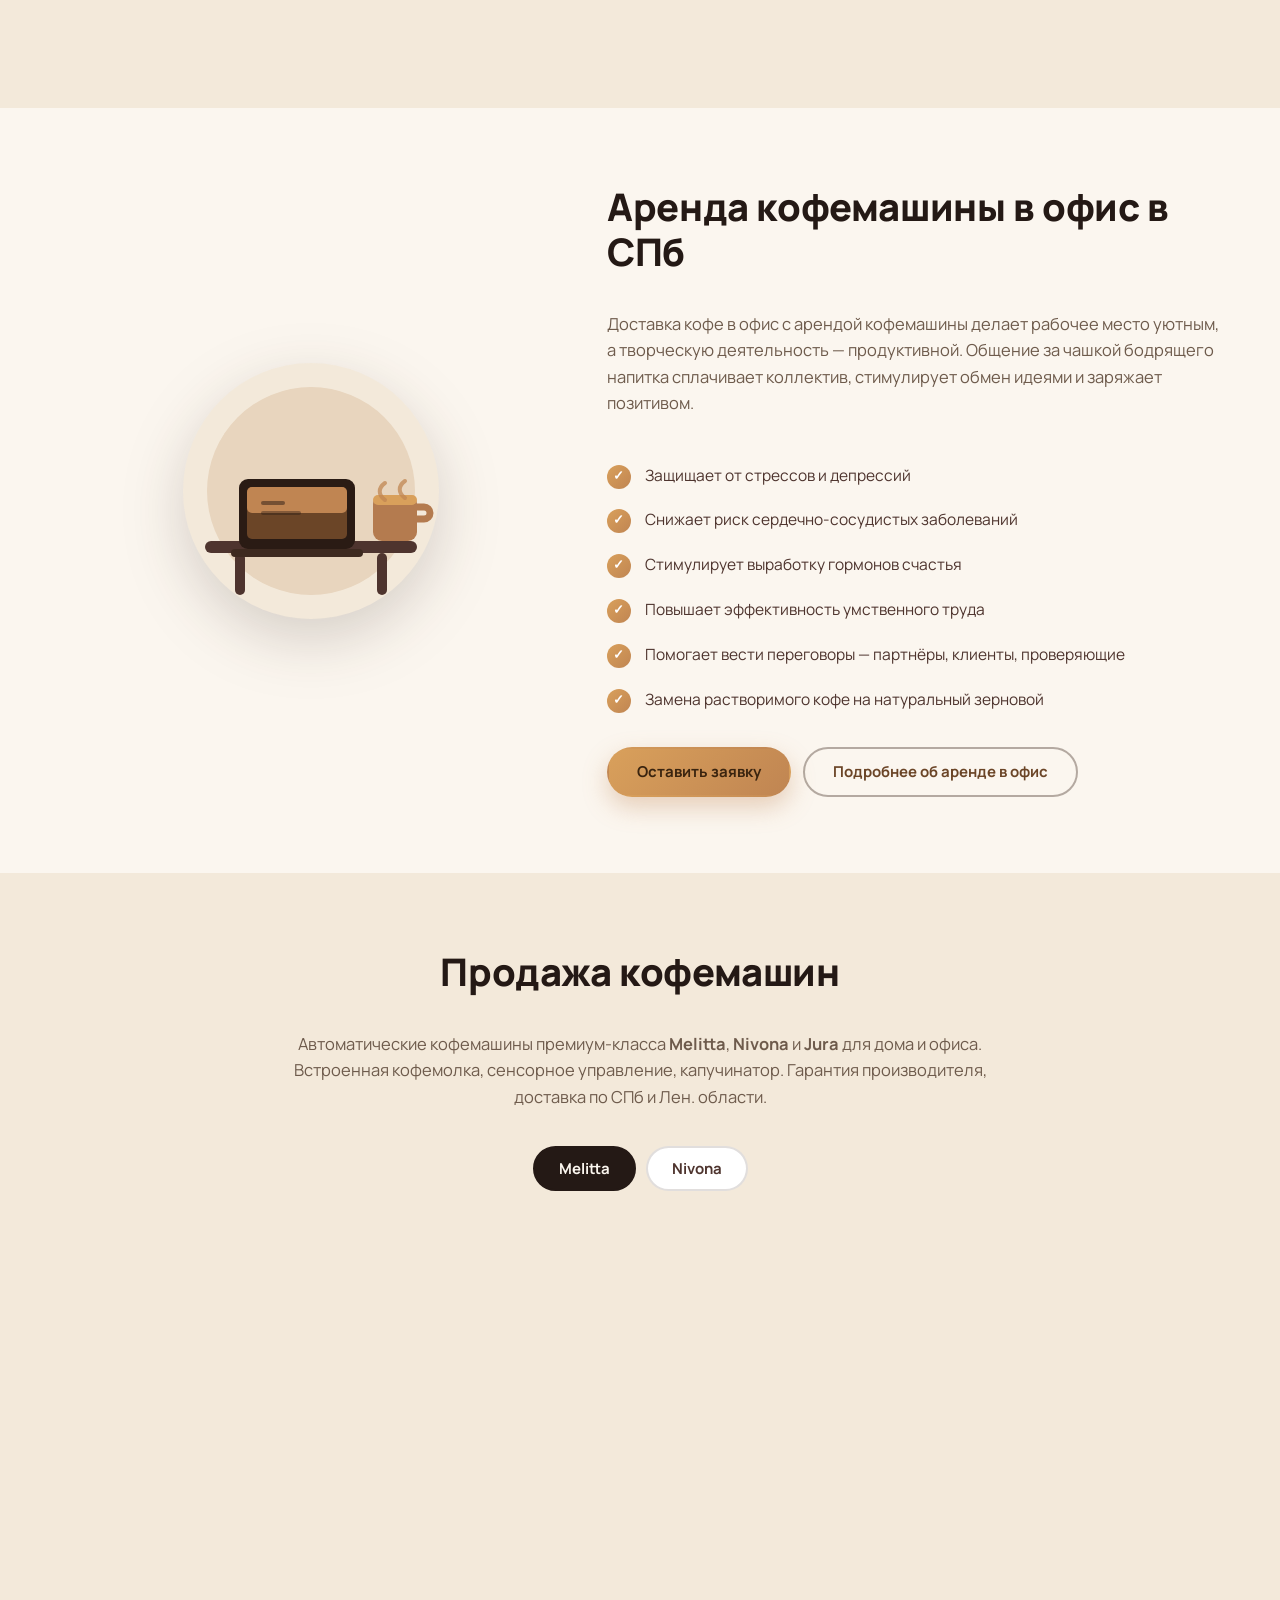
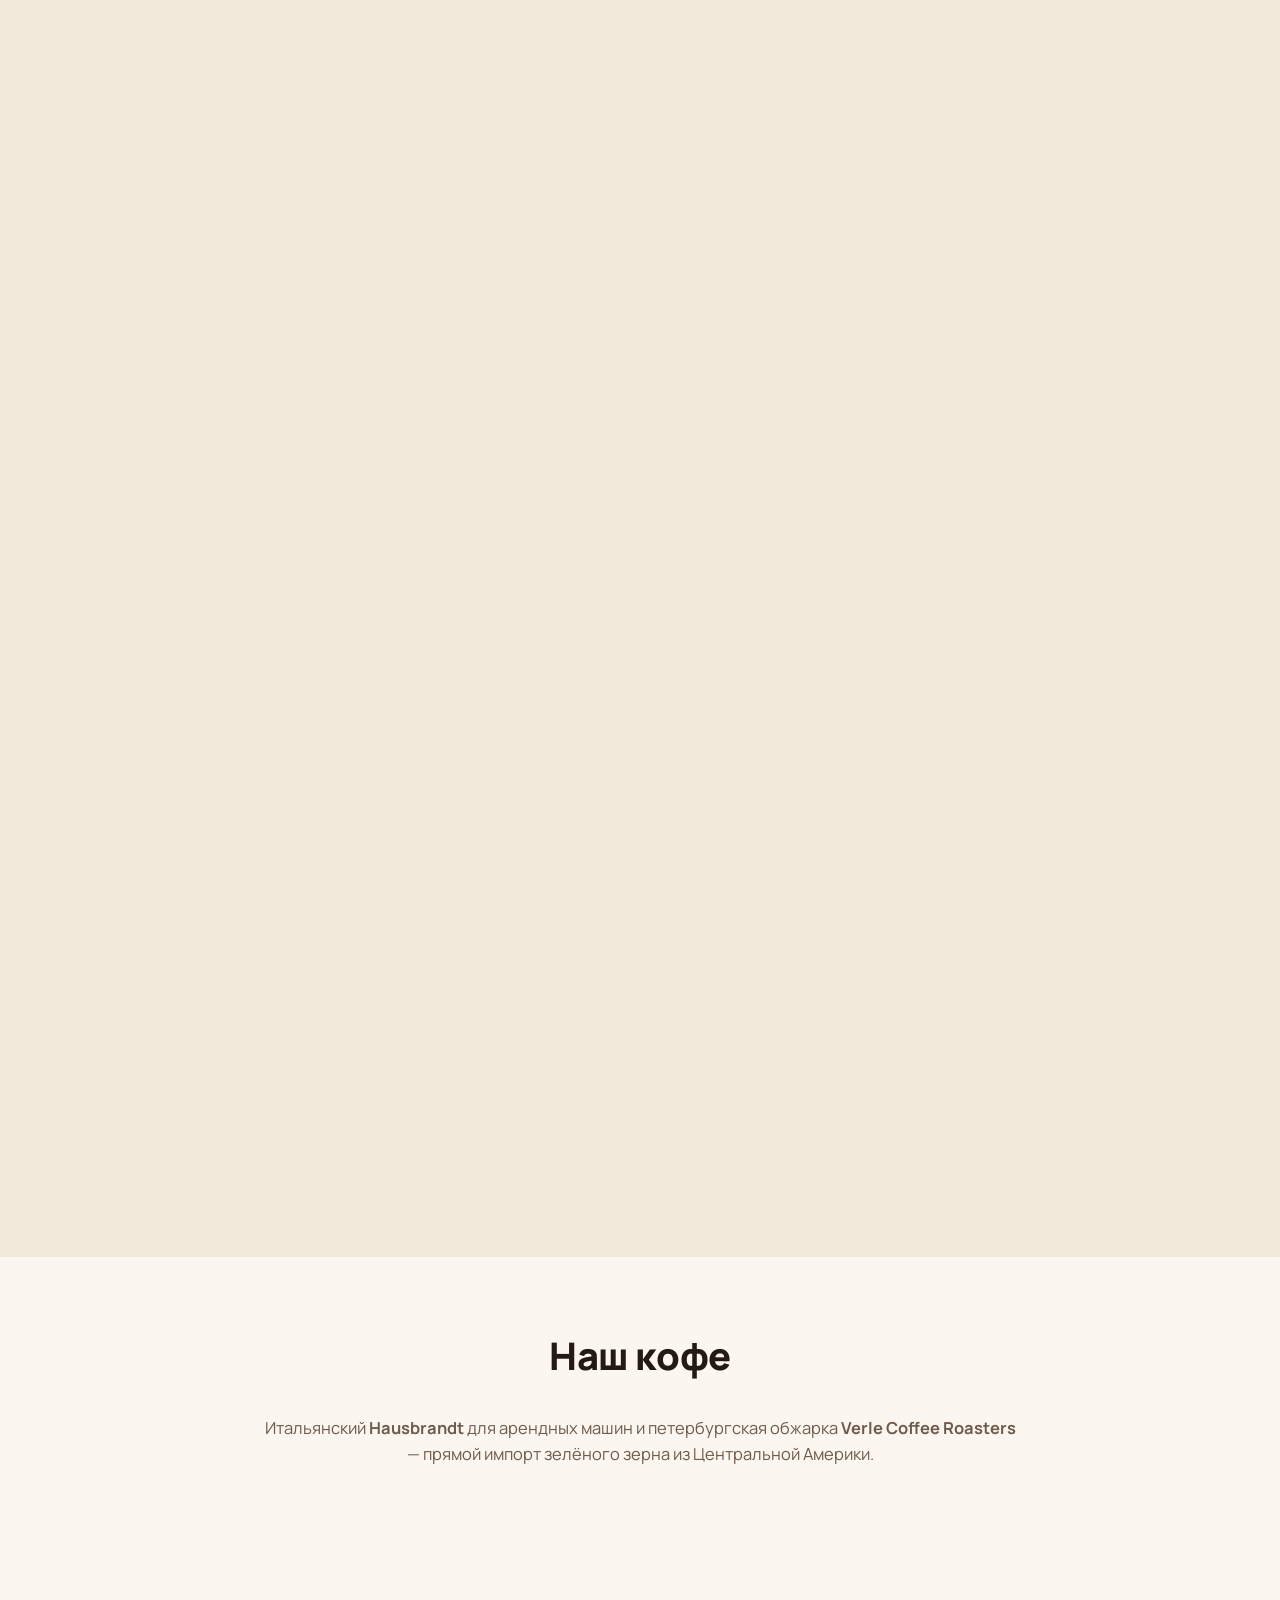
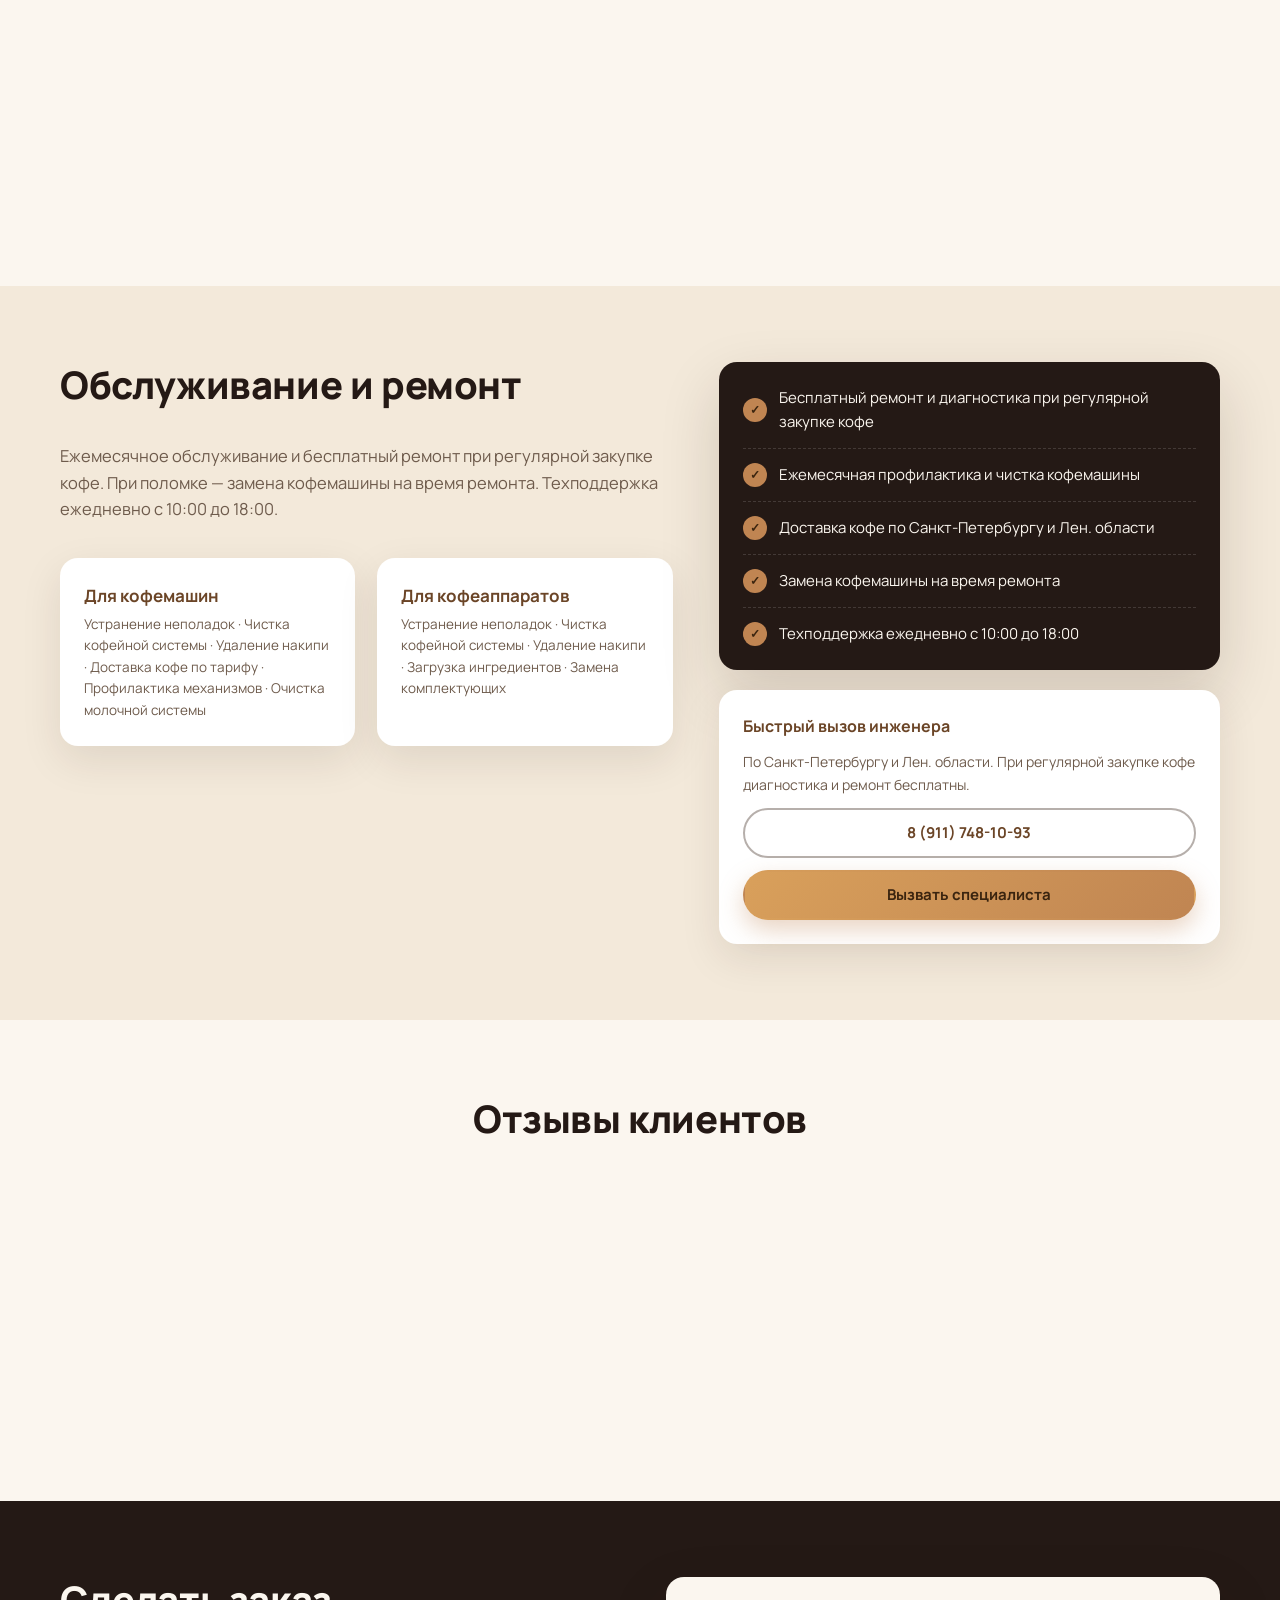
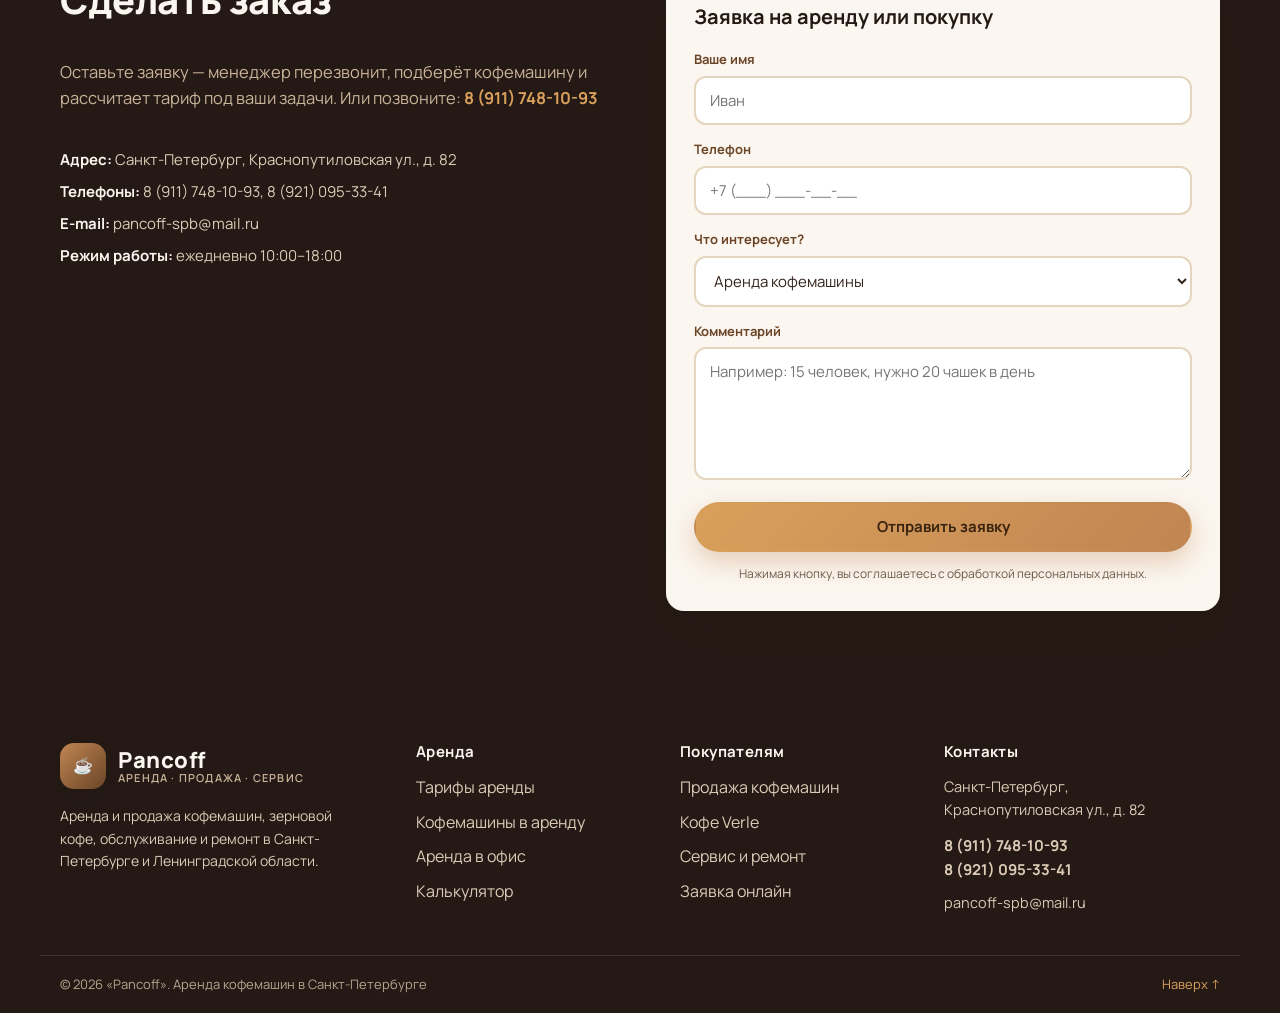
==== commit 35207209: "Revert "Rework rent tariff block: 2-col cards, horizontal specs, cup chip in price row, included-ben" ====
--- a/index.html
+++ b/index.html
@@ -212,8 +212,8 @@
       <div class="container">
         <h2 class="section__title">Тарифы аренды кофемашин</h2>
         <p class="section__lead">
-          Установка, обслуживание, доставка кофе и замена техники уже включены в каждый тариф —
-          выберите свой под размер команды.
+          В каждый тариф уже включено: бесплатная установка, обучение, ежемесячный сервис,
+          замена техники при поломке и доставка кофе по СПб и Лен. области.
         </p>
         <div class="grid grid--4 packages" id="packagesGrid"><!-- JS --></div>
         <div class="panel packages__note" id="packagesNote"><!-- JS --></div>
--- a/css/style.css
+++ b/css/style.css
@@ -199,7 +199,6 @@
 .card p { margin: 0; color: var(--muted); font-size: 14.5px; }
 
 /* packages */
-.packages { grid-template-columns: repeat(2, 1fr); }
 .package { position: relative; background: var(--white); border: 1px solid rgba(46, 27, 15, .06); border-radius: var(--radius); padding: 24px; box-shadow: var(--shadow); display: flex; flex-direction: column; transition: transform .2s ease, box-shadow .2s ease; }
 .package:hover { transform: translateY(-4px); box-shadow: var(--shadow-lg); }
 .package--hot { border: 2px solid var(--accent-3); box-shadow: 0 18px 44px rgba(192, 133, 82, .22); }
@@ -207,31 +206,21 @@
 .package__ribbon { position: absolute; top: -12px; right: 18px; padding: 6px 14px; border-radius: 999px; background: linear-gradient(135deg, var(--accent-3), var(--accent)); color: #3a240f; font-size: 12px; font-weight: 800; letter-spacing: .6px; text-transform: uppercase; box-shadow: 0 6px 16px rgba(192, 133, 82, .35); }
 .package__tag { align-self: flex-start; font-size: 11px; font-weight: 800; letter-spacing: 1px; text-transform: uppercase; color: var(--brown-2); background: var(--cream-2); border-radius: 999px; padding: 5px 12px; margin-bottom: 12px; }
 .package--hot .package__tag { background: linear-gradient(135deg, var(--accent-3), var(--accent)); color: #3a240f; }
-.package h3 { font-size: 20px; color: var(--coffee-900); margin-bottom: 4px; }
-.package__machine { font-size: 13.5px; color: var(--muted); margin-bottom: 16px; }
-.package__specs { display: grid; grid-template-columns: repeat(3, 1fr); margin: 0 0 18px; }
-.package__specs .package__spec { padding: 0 12px; border-right: 1px dashed rgba(46, 27, 15, .12); }
-.package__specs .package__spec:first-child { padding-left: 0; }
-.package__specs .package__spec:last-child { padding-right: 0; border-right: 0; }
-.package__specs .package__spec span { display: block; font-size: 12px; font-weight: 700; letter-spacing: .4px; text-transform: uppercase; color: var(--muted); margin-bottom: 5px; overflow-wrap: anywhere; }
-.package__specs .package__spec b { font-size: 14px; color: var(--coffee-900); overflow-wrap: anywhere; }
+.package h3 { font-size: 19px; color: var(--coffee-900); margin-bottom: 4px; }
+.package__machine { font-size: 13.5px; color: var(--muted); margin-bottom: 14px; }
+.package__specs { display: grid; margin: 2px 0 16px; }
 .package__spec { display: grid; grid-template-columns: 1fr auto; gap: 2px 12px; align-items: baseline; padding: 10px 0; border-bottom: 1px dashed rgba(46, 27, 15, .12); }
 .package__spec span { font-size: 12.5px; color: var(--muted); font-weight: 600; overflow-wrap: anywhere; }
 .package__spec b { font-size: 14px; color: var(--coffee-900); text-align: right; overflow-wrap: anywhere; }
-.package__price { margin-top: auto; display: flex; align-items: baseline; gap: 7px; flex-wrap: wrap; padding-top: 18px; border-top: 1px dashed rgba(46, 27, 15, .12); }
-.package__price b { font-size: 27px; color: var(--brown-2); overflow-wrap: anywhere; }
-.package__price > span { font-size: 13.5px; color: var(--muted); }
-.package__cup { display: inline-flex; align-items: center; margin-left: auto; font-size: 12.5px; font-weight: 700; color: var(--brown-2); background: linear-gradient(135deg, var(--cream-2), #F3E9DA); border: 1px solid rgba(192, 133, 82, .35); border-radius: 999px; padding: 5px 12px; white-space: nowrap; }
-.package__perks { display: flex; flex-wrap: wrap; gap: 6px 18px; margin: 12px 0 18px; }
-.package__perk { font-size: 12.5px; font-weight: 600; color: var(--brown); }
+.package__price { margin-top: auto; display: flex; align-items: baseline; gap: 7px; flex-wrap: wrap; }
+.package__price b { font-size: 26px; color: var(--brown-2); overflow-wrap: anywhere; }
+.package__price span { font-size: 13.5px; color: var(--muted); }
+.package__cup { display: inline-flex; align-items: center; margin-top: 8px; font-size: 12.5px; font-weight: 700; color: var(--brown-2); background: linear-gradient(135deg, var(--cream-2), #F3E9DA); border: 1px solid rgba(192, 133, 82, .35); border-radius: 999px; padding: 5px 12px; }
+.package__perks { display: flex; flex-wrap: wrap; gap: 5px 14px; margin: 12px 0 16px; }
+.package__perk { font-size: 12px; font-weight: 600; color: var(--brown); }
 .package__perk::before { content: "✓ "; color: var(--accent); font-weight: 800; }
 .package .btn { width: 100%; }
 .packages__note { margin-top: 28px; border-left: 4px solid var(--accent); }
-.packages__note-title { display: block; font-size: 17px; color: var(--coffee-900); margin-bottom: 14px; }
-.packages__chips { display: flex; flex-wrap: wrap; gap: 8px; }
-.packages__chip { font-size: 13px; font-weight: 600; color: var(--brown-2); background: var(--cream-2); border: 1px solid rgba(192, 133, 82, .22); border-radius: 999px; padding: 7px 14px; }
-.packages__chip::before { content: "✓ "; color: var(--accent); font-weight: 800; }
-.packages__cond { margin: 14px 0 0; font-size: 13.5px; color: var(--muted); }
 
 .panel { background: var(--white); border-radius: var(--radius); box-shadow: var(--shadow); padding: 24px; }
 
@@ -492,11 +481,8 @@
   .tab { flex: 1 1 auto; padding: 10px 14px; font-size: 14px; }
   .faq summary { padding: 15px 16px; font-size: 14.5px; }
   .faq details p { padding: 0 16px 16px; }
-  .package__spec { grid-template-columns: 1fr; }
+  .package__spec { grid-template-columns: 1fr; gap: 2px; }
   .package__spec b { text-align: left; }
-  .package__specs { grid-template-columns: 1fr; }
-  .package__specs .package__spec { padding: 9px 0; border-right: 0; border-bottom: 1px dashed rgba(46, 27, 15, .12); }
-  .package__cup { margin-left: 0; white-space: normal; }
 
   .hero__inner { gap: 20px; padding-top: 36px; padding-bottom: 40px; }
   .hero__badge { font-size: 12px; padding: 6px 12px; margin-bottom: 14px; }
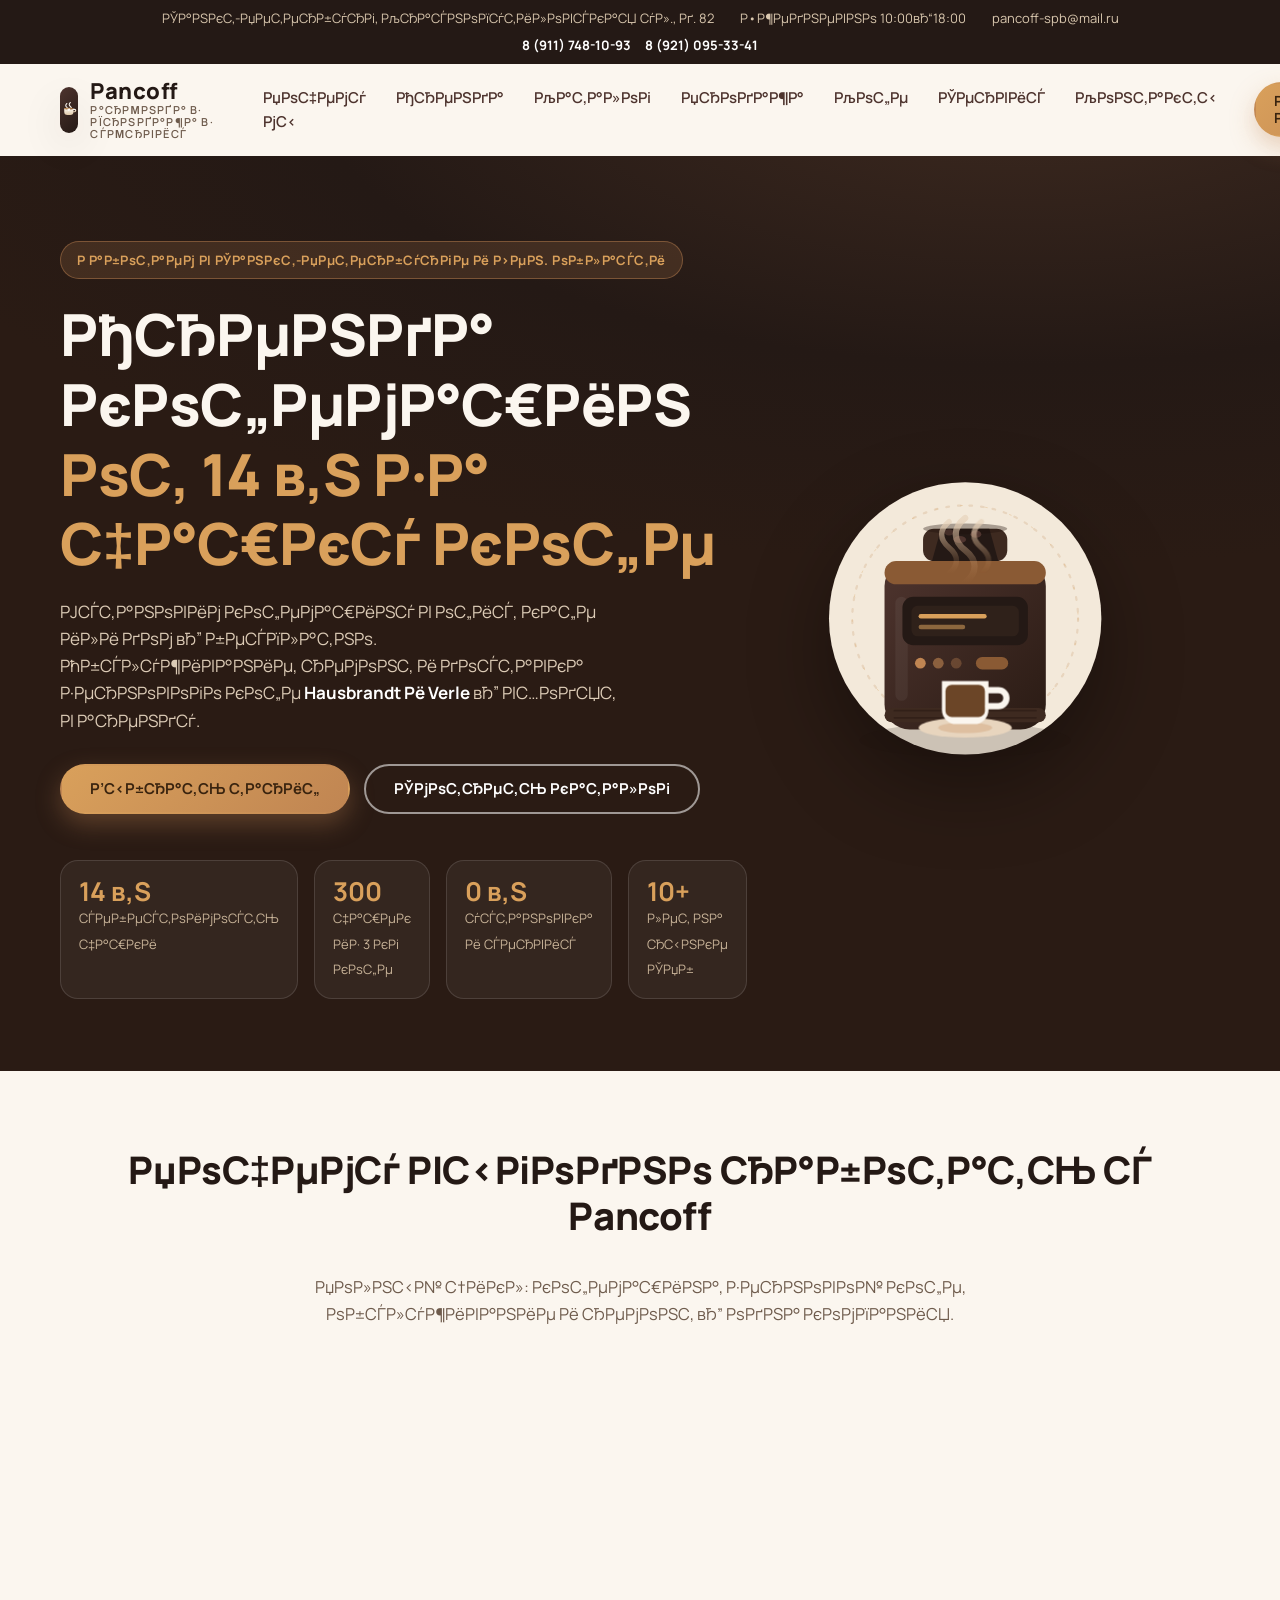
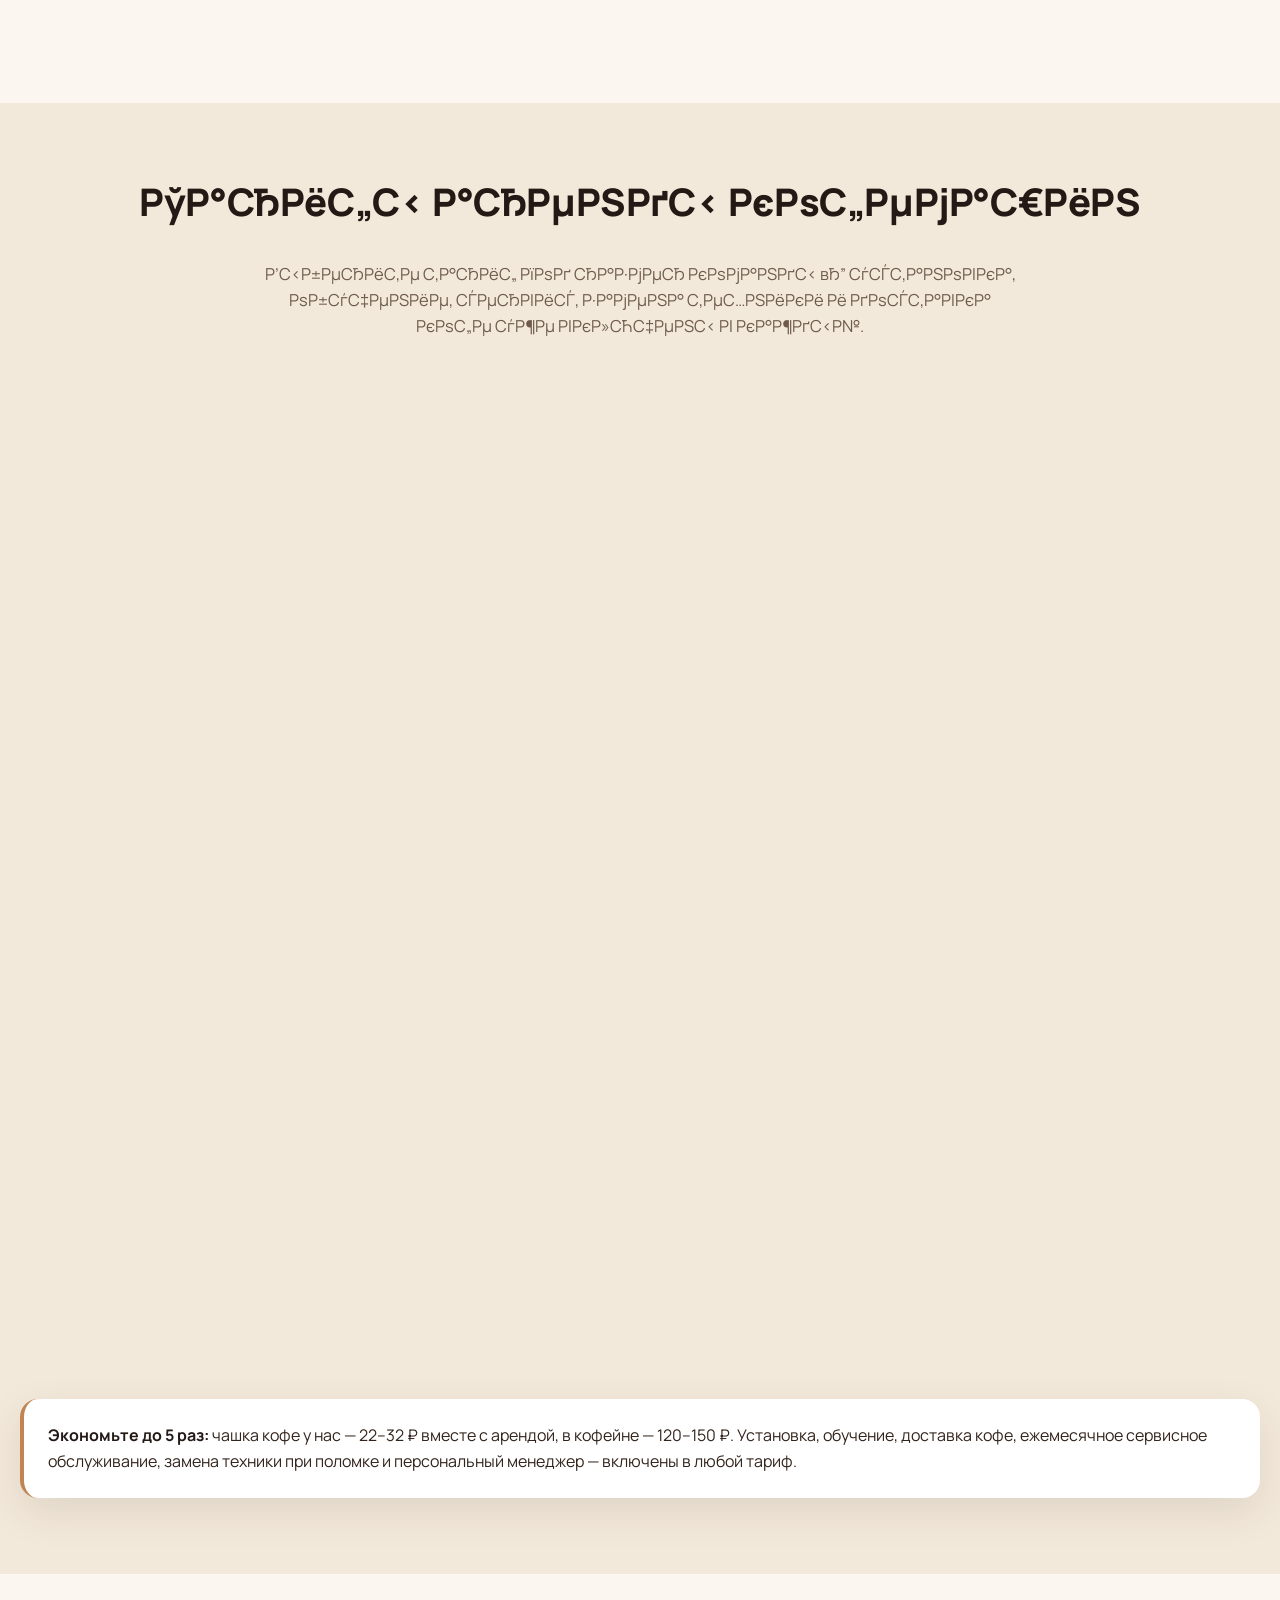
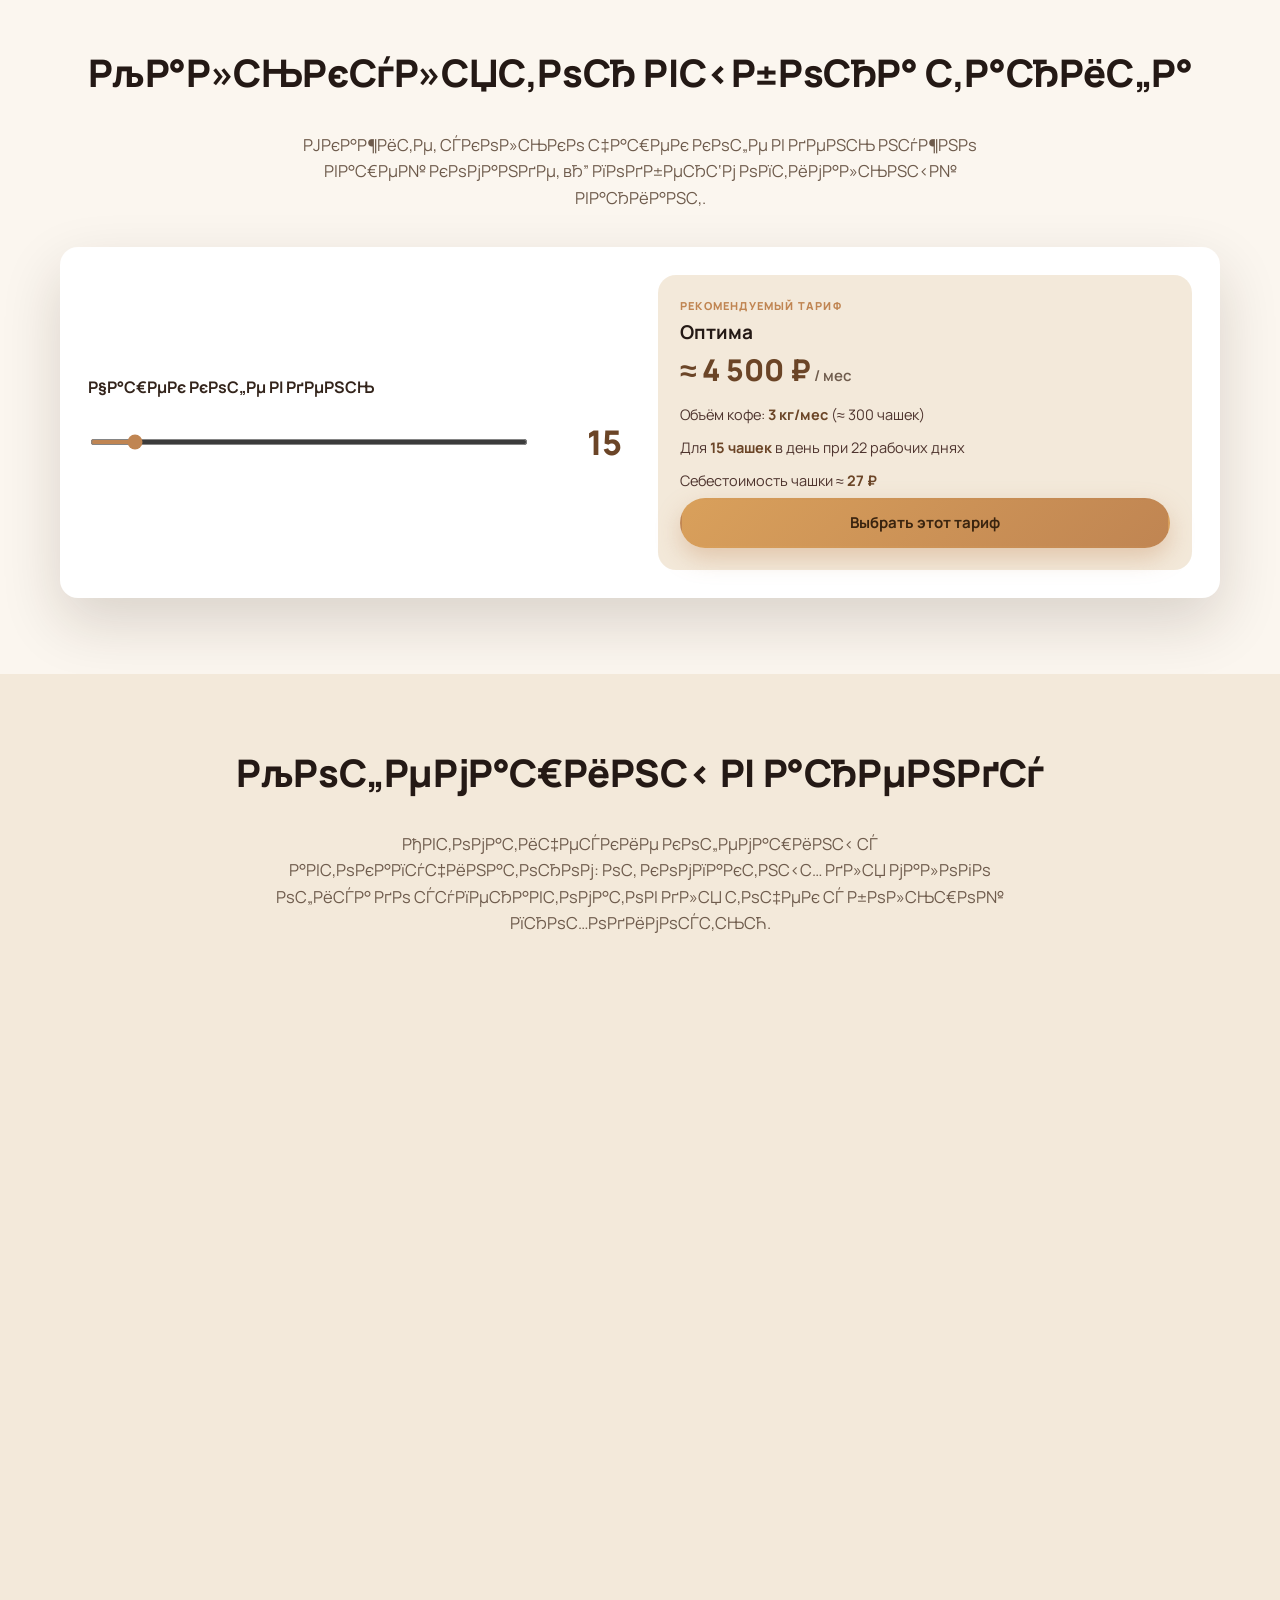
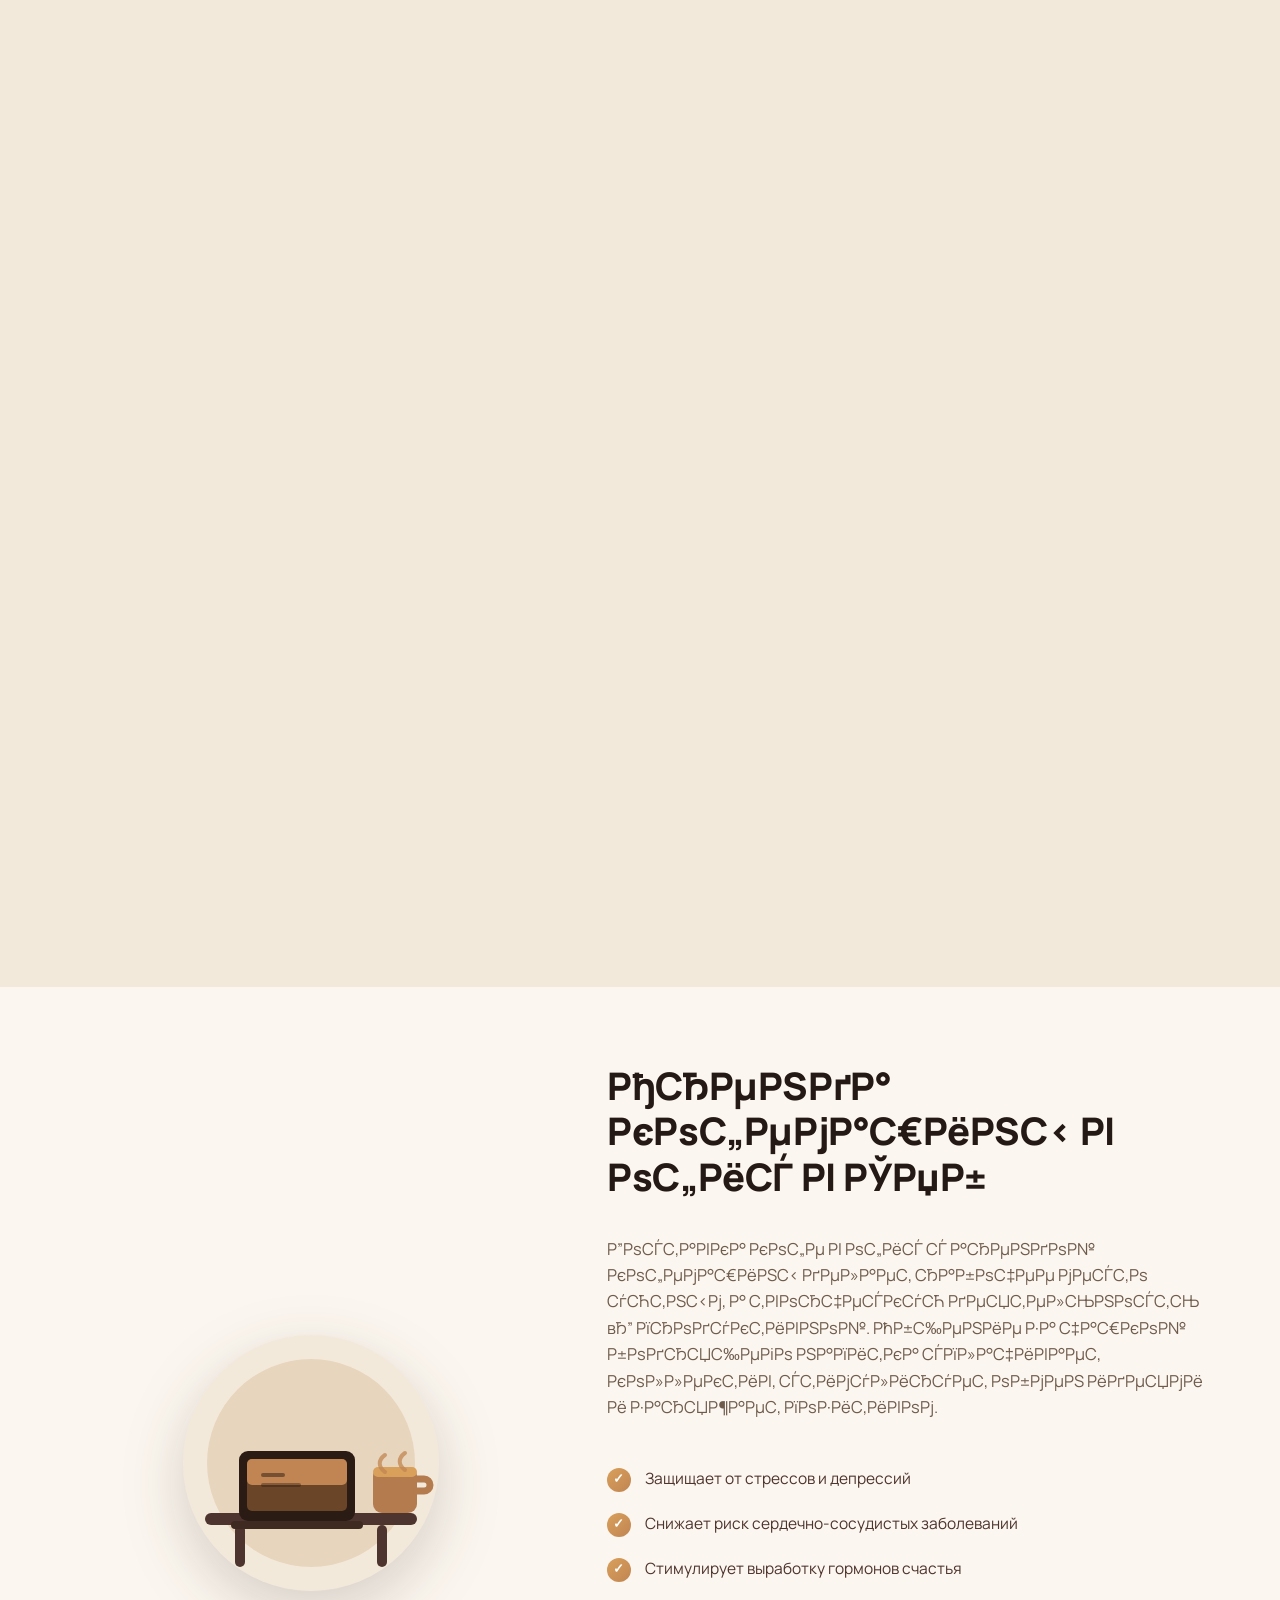
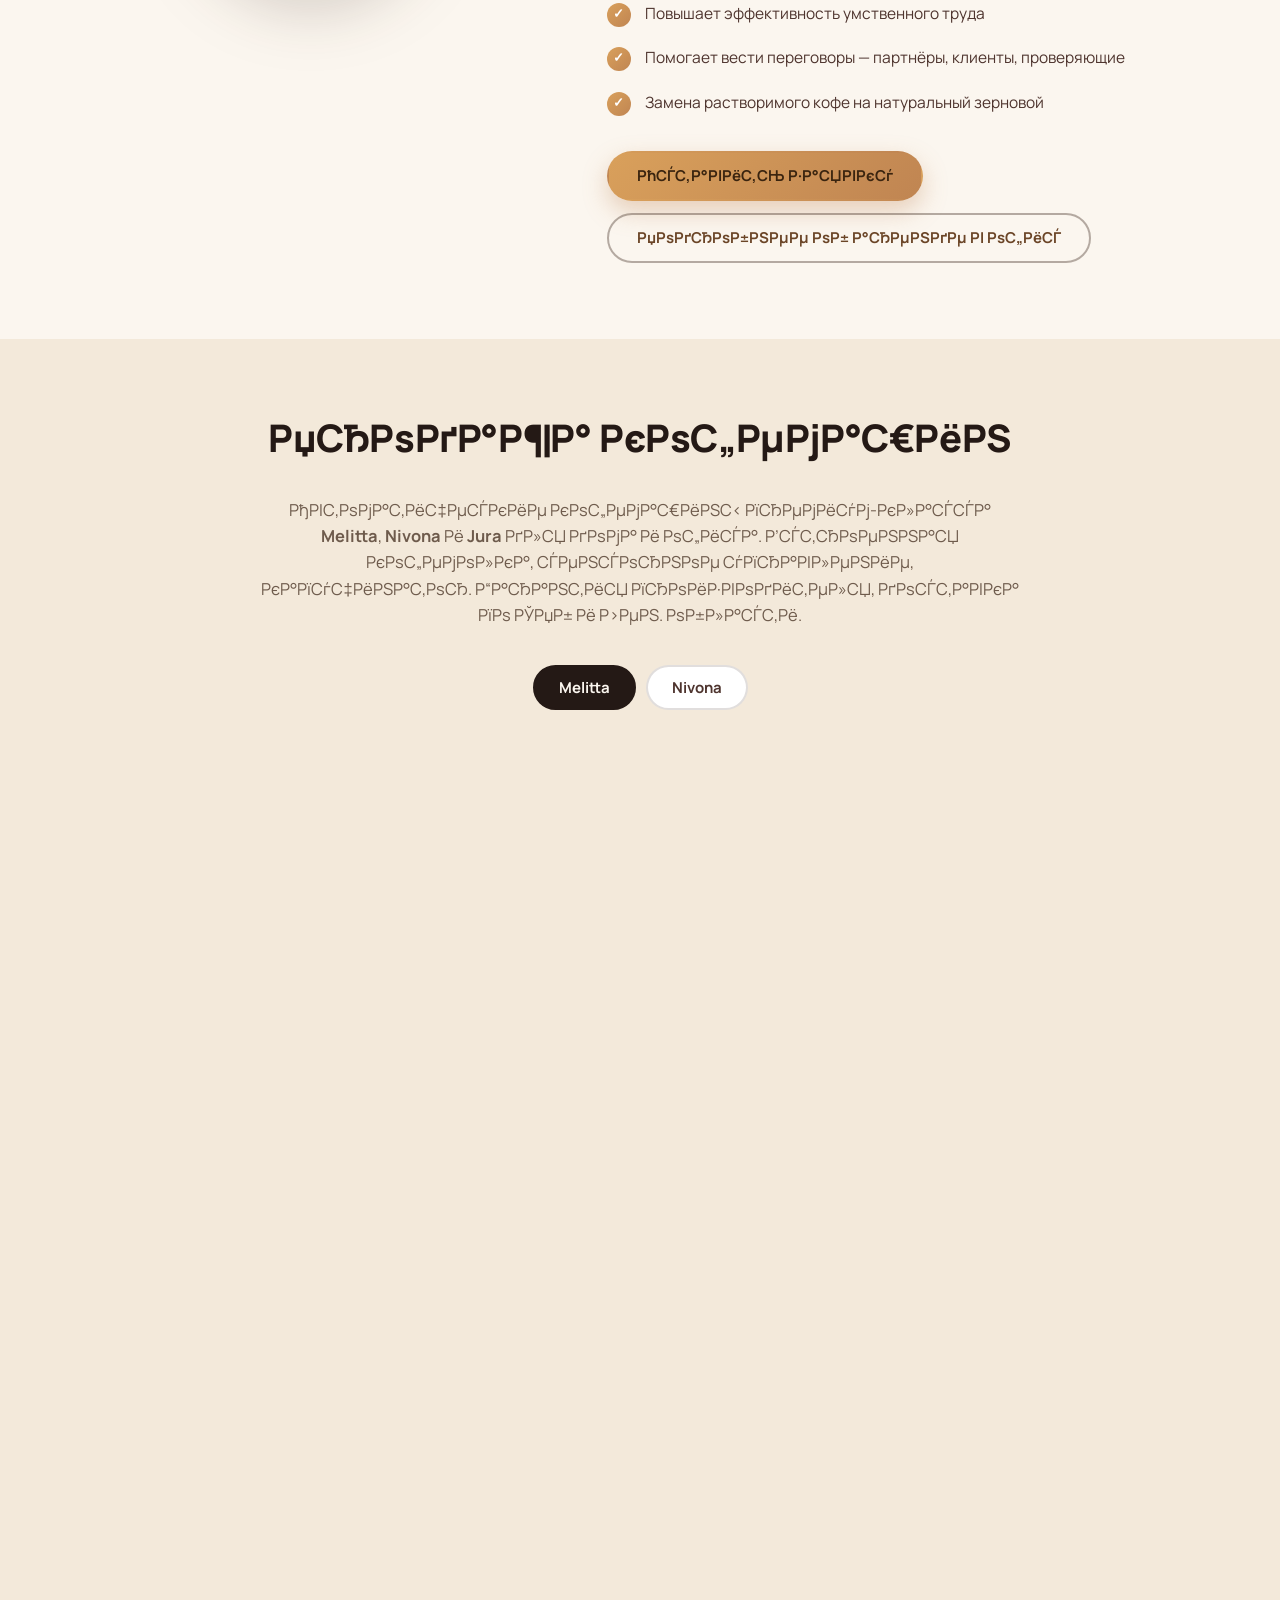
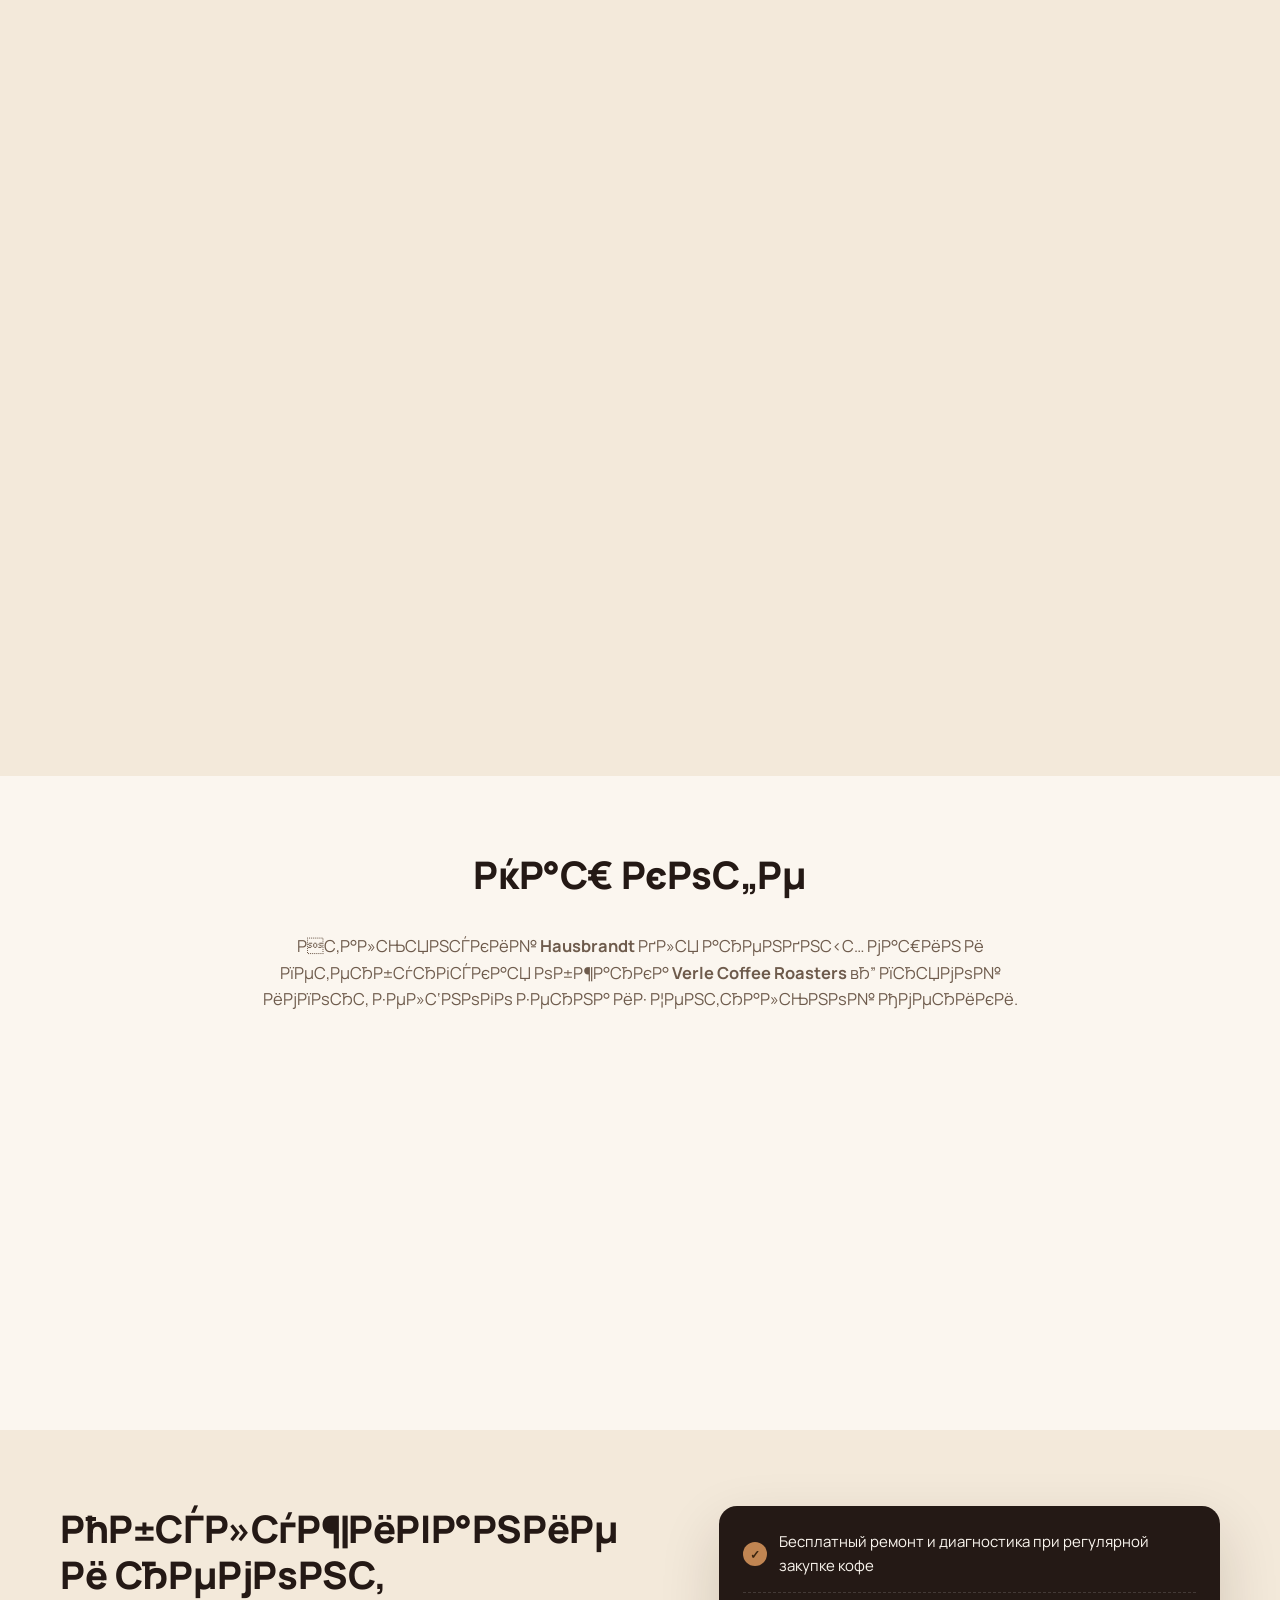
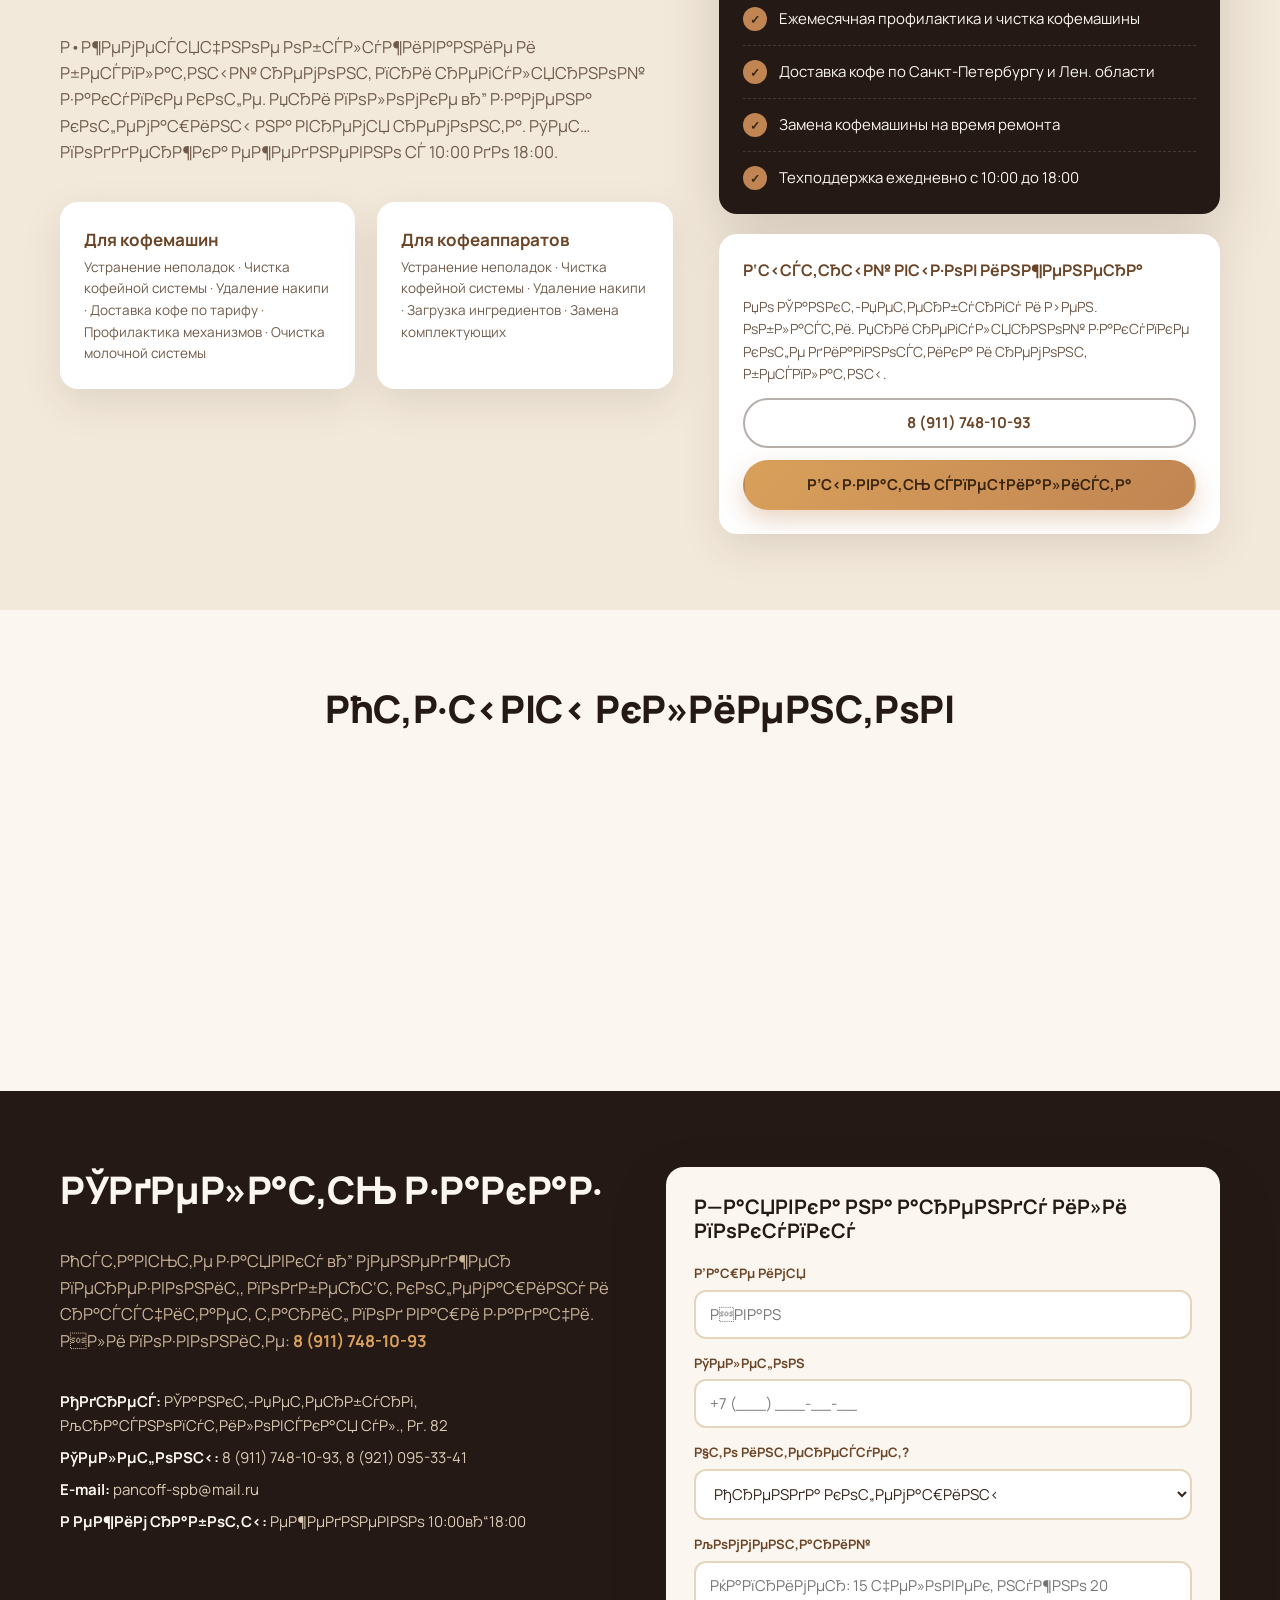
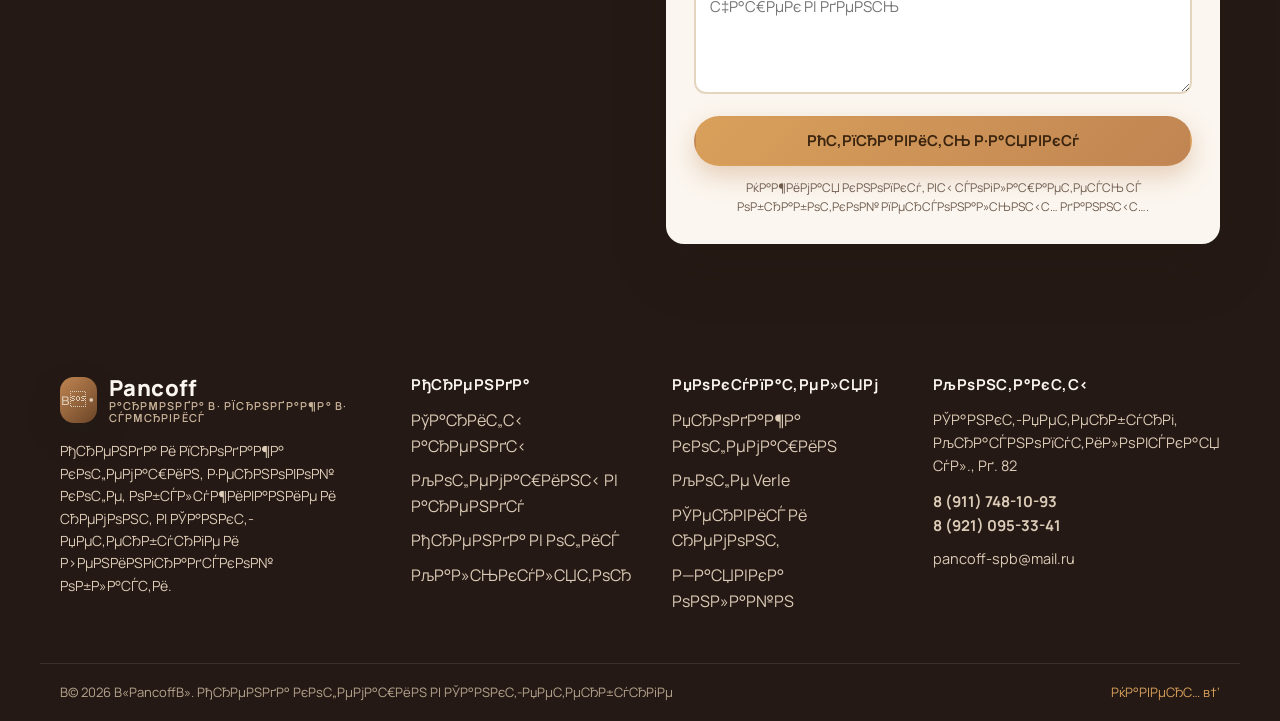
==== commit 9eebcb7c: "Rework tariff grid: 5 tiers (Старт/Оптима/Бизнес/Премиум/Флагман), Varianza 10 900 to close price ga" ====
--- a/index.html
+++ b/index.html
@@ -1,36 +1,36 @@
-<!DOCTYPE html>
+﻿<!DOCTYPE html>
 <html lang="ru">
 <head>
   <meta charset="UTF-8">
   <meta name="viewport" content="width=device-width, initial-scale=1.0">
   <meta name="referrer" content="strict-origin-when-cross-origin">
   <meta http-equiv="Content-Security-Policy" content="default-src 'self'; script-src 'self'; style-src 'self'; img-src 'self' data:; font-src 'self'; connect-src 'none'; object-src 'none'; base-uri 'self'; form-action 'self' mailto:">
-  <title>Pancoff — аренда и продажа кофемашин в Санкт-Петербурге и Лен. области</title>
-  <meta name="description" content="Бесплатная аренда кофемашин в СПб от 14 ₽ за чашку. Установка, обслуживание, доставка кофе Hausbrandt и Verle. Продажа кофемашин Melitta, Nivona, Jura. Ремонт и сервис.">
-  <meta name="keywords" content="аренда кофемашин спб, аренда кофемашины в офис, продажа кофемашин, ремонт кофемашин, кофе зерновой, Melitta, Nivona, Jura, Verle, Hausbrandt">
+  <title>Pancoff вЂ” Р°СЂРµРЅРґР° Рё РїСЂРѕРґР°Р¶Р° РєРѕС„РµРјР°С€РёРЅ РІ РЎР°РЅРєС‚-РџРµС‚РµСЂР±СѓСЂРіРµ Рё Р›РµРЅ. РѕР±Р»Р°СЃС‚Рё</title>
+  <meta name="description" content="Р‘РµСЃРїР»Р°С‚РЅР°СЏ Р°СЂРµРЅРґР° РєРѕС„РµРјР°С€РёРЅ РІ РЎРџР± РѕС‚ 14 в‚Ѕ Р·Р° С‡Р°С€РєСѓ. РЈСЃС‚Р°РЅРѕРІРєР°, РѕР±СЃР»СѓР¶РёРІР°РЅРёРµ, РґРѕСЃС‚Р°РІРєР° РєРѕС„Рµ Hausbrandt Рё Verle. РџСЂРѕРґР°Р¶Р° РєРѕС„РµРјР°С€РёРЅ Melitta, Nivona, Jura. Р РµРјРѕРЅС‚ Рё СЃРµСЂРІРёСЃ.">
+  <meta name="keywords" content="Р°СЂРµРЅРґР° РєРѕС„РµРјР°С€РёРЅ СЃРїР±, Р°СЂРµРЅРґР° РєРѕС„РµРјР°С€РёРЅС‹ РІ РѕС„РёСЃ, РїСЂРѕРґР°Р¶Р° РєРѕС„РµРјР°С€РёРЅ, СЂРµРјРѕРЅС‚ РєРѕС„РµРјР°С€РёРЅ, РєРѕС„Рµ Р·РµСЂРЅРѕРІРѕР№, Melitta, Nivona, Jura, Verle, Hausbrandt">
   <link rel="canonical" href="https://mirtipl.github.io/pancoff-site/">
   <meta property="og:type" content="website">
   <meta property="og:locale" content="ru_RU">
-  <meta property="og:title" content="Pancoff — аренда и продажа кофемашин в Санкт-Петербурге">
-  <meta property="og:description" content="Бесплатная аренда кофемашин в СПб от 14 ₽ за чашку. Установка, обслуживание, доставка кофе Hausbrandt и Verle. Продажа кофемашин Melitta, Nivona, Jura.">
+  <meta property="og:title" content="Pancoff вЂ” Р°СЂРµРЅРґР° Рё РїСЂРѕРґР°Р¶Р° РєРѕС„РµРјР°С€РёРЅ РІ РЎР°РЅРєС‚-РџРµС‚РµСЂР±СѓСЂРіРµ">
+  <meta property="og:description" content="Р‘РµСЃРїР»Р°С‚РЅР°СЏ Р°СЂРµРЅРґР° РєРѕС„РµРјР°С€РёРЅ РІ РЎРџР± РѕС‚ 14 в‚Ѕ Р·Р° С‡Р°С€РєСѓ. РЈСЃС‚Р°РЅРѕРІРєР°, РѕР±СЃР»СѓР¶РёРІР°РЅРёРµ, РґРѕСЃС‚Р°РІРєР° РєРѕС„Рµ Hausbrandt Рё Verle. РџСЂРѕРґР°Р¶Р° РєРѕС„РµРјР°С€РёРЅ Melitta, Nivona, Jura.">
   <meta property="og:url" content="https://mirtipl.github.io/pancoff-site/">
   <meta property="og:image" content="https://mirtipl.github.io/pancoff-site/images/rent/melitta-970-101.png">
-  <link rel="icon" href="data:image/svg+xml,<svg xmlns='http://www.w3.org/2000/svg' viewBox='0 0 100 100'><text y='.9em' font-size='90'>☕</text></svg>">
-  <link rel="stylesheet" href="css/style.css?v=2">
+  <link rel="icon" href="data:image/svg+xml,<svg xmlns='http://www.w3.org/2000/svg' viewBox='0 0 100 100'><text y='.9em' font-size='90'>в•</text></svg>">
+  <link rel="stylesheet" href="css/style.css?v=3">
   <script type="application/ld+json">
   {
     "@context": "https://schema.org",
     "@type": "LocalBusiness",
     "name": "Pancoff",
-    "description": "Аренда и продажа кофемашин, зерновой кофе, обслуживание и ремонт в Санкт-Петербурге и Ленинградской области.",
+    "description": "РђСЂРµРЅРґР° Рё РїСЂРѕРґР°Р¶Р° РєРѕС„РµРјР°С€РёРЅ, Р·РµСЂРЅРѕРІРѕР№ РєРѕС„Рµ, РѕР±СЃР»СѓР¶РёРІР°РЅРёРµ Рё СЂРµРјРѕРЅС‚ РІ РЎР°РЅРєС‚-РџРµС‚РµСЂР±СѓСЂРіРµ Рё Р›РµРЅРёРЅРіСЂР°РґСЃРєРѕР№ РѕР±Р»Р°СЃС‚Рё.",
     "url": "https://mirtipl.github.io/pancoff-site/",
     "telephone": ["+79117481093", "+79210953341"],
     "email": "pancoff-spb@mail.ru",
     "image": "https://mirtipl.github.io/pancoff-site/images/rent/melitta-970-101.png",
     "address": {
       "@type": "PostalAddress",
-      "streetAddress": "Краснопутиловская ул., д. 82",
-      "addressLocality": "Санкт-Петербург",
+      "streetAddress": "РљСЂР°СЃРЅРѕРїСѓС‚РёР»РѕРІСЃРєР°СЏ СѓР»., Рґ. 82",
+      "addressLocality": "РЎР°РЅРєС‚-РџРµС‚РµСЂР±СѓСЂРі",
       "addressCountry": "RU"
     },
     "openingHours": "Mo-Su 10:00-18:00"
@@ -42,8 +42,8 @@
   <!-- ====== TOP BAR ====== -->
   <div class="topbar">
     <div class="container topbar__inner">
-      <span class="topbar__item">Санкт-Петербург, Краснопутиловская ул., д. 82</span>
-      <span class="topbar__item topbar__hours">Ежедневно 10:00–18:00</span>
+      <span class="topbar__item">РЎР°РЅРєС‚-РџРµС‚РµСЂР±СѓСЂРі, РљСЂР°СЃРЅРѕРїСѓС‚РёР»РѕРІСЃРєР°СЏ СѓР»., Рґ. 82</span>
+      <span class="topbar__item topbar__hours">Р•Р¶РµРґРЅРµРІРЅРѕ 10:00вЂ“18:00</span>
       <span class="topbar__item topbar__mail">
         <a href="mailto:pancoff-spb@mail.ru">pancoff-spb@mail.ru</a>
       </span>
@@ -57,7 +57,7 @@
   <!-- ====== HEADER ====== -->
   <header class="header" id="header">
     <div class="container header__inner">
-      <a class="logo" href="#top" aria-label="Pancoff — на главную">
+      <a class="logo" href="#top" aria-label="Pancoff вЂ” РЅР° РіР»Р°РІРЅСѓСЋ">
         <span class="logo__cup" aria-hidden="true">
           <svg viewBox="0 0 48 48" width="36" height="36" fill="none">
             <defs>
@@ -80,31 +80,31 @@
             <path class="logo-heart" d="M23 21.4c-.7-1-2-1.5-3-.8-1 .7-1 2.2-.2 3l3.2 3 3.2-3c.8-.8.8-2.3-.2-3-1-.7-2.3-.2-3 .8z" fill="#fff"/>
           </svg>
         </span>
-        <span class="logo__text">Pancoff<small>аренда · продажа · сервис</small></span>
+        <span class="logo__text">Pancoff<small>Р°СЂРµРЅРґР° В· РїСЂРѕРґР°Р¶Р° В· СЃРµСЂРІРёСЃ</small></span>
       </a>
 
-      <nav class="nav" id="nav" aria-label="Основное меню">
-        <a href="#advantages" class="nav__link">Почему мы</a>
-        <a href="#packages" class="nav__link">Аренда</a>
-        <a href="#catalog" class="nav__link">Каталог</a>
-        <a href="prodazha/" class="nav__link">Продажа</a>
-        <a href="coffee/" class="nav__link">Кофе</a>
-        <a href="remont/" class="nav__link">Сервис</a>
-        <a href="#contacts" class="nav__link">Контакты</a>
+      <nav class="nav" id="nav" aria-label="РћСЃРЅРѕРІРЅРѕРµ РјРµРЅСЋ">
+        <a href="#advantages" class="nav__link">РџРѕС‡РµРјСѓ РјС‹</a>
+        <a href="#packages" class="nav__link">РђСЂРµРЅРґР°</a>
+        <a href="#catalog" class="nav__link">РљР°С‚Р°Р»РѕРі</a>
+        <a href="prodazha/" class="nav__link">РџСЂРѕРґР°Р¶Р°</a>
+        <a href="coffee/" class="nav__link">РљРѕС„Рµ</a>
+        <a href="remont/" class="nav__link">РЎРµСЂРІРёСЃ</a>
+        <a href="#contacts" class="nav__link">РљРѕРЅС‚Р°РєС‚С‹</a>
         <div class="nav__extra">
           <div class="nav__phones">
             <a href="tel:+79117481093">8 (911) 748-10-93</a>
             <a href="tel:+79210953341">8 (921) 095-33-41</a>
           </div>
-          <p class="nav__meta">Санкт-Петербург, Краснопутиловская ул., д. 82 · ежедневно 10:00–18:00 · pancoff-spb@mail.ru</p>
-          <a href="#order" data-order data-tpl="default" data-subject="Аренда кофемашины" class="btn btn--accent nav__cta">Сделать заказ</a>
+          <p class="nav__meta">РЎР°РЅРєС‚-РџРµС‚РµСЂР±СѓСЂРі, РљСЂР°СЃРЅРѕРїСѓС‚РёР»РѕРІСЃРєР°СЏ СѓР»., Рґ. 82 В· РµР¶РµРґРЅРµРІРЅРѕ 10:00вЂ“18:00 В· pancoff-spb@mail.ru</p>
+          <a href="#order" data-order data-tpl="default" data-subject="РђСЂРµРЅРґР° РєРѕС„РµРјР°С€РёРЅС‹" class="btn btn--accent nav__cta">РЎРґРµР»Р°С‚СЊ Р·Р°РєР°Р·</a>
         </div>
       </nav>
       <div class="nav-backdrop" id="navBackdrop" aria-hidden="true"></div>
 
       <div class="header__actions">
-        <a href="#order" data-order data-tpl="default" data-subject="Аренда кофемашины" class="btn btn--accent btn--sm header__cta">Сделать заказ</a>
-        <button class="burger" id="burger" aria-label="Открыть меню" aria-expanded="false">
+        <a href="#order" data-order data-tpl="default" data-subject="РђСЂРµРЅРґР° РєРѕС„РµРјР°С€РёРЅС‹" class="btn btn--accent btn--sm header__cta">РЎРґРµР»Р°С‚СЊ Р·Р°РєР°Р·</a>
+        <button class="burger" id="burger" aria-label="РћС‚РєСЂС‹С‚СЊ РјРµРЅСЋ" aria-expanded="false">
           <span></span><span></span><span></span>
         </button>
       </div>
@@ -117,21 +117,21 @@
     <section class="hero">
       <div class="container hero__inner">
         <div class="hero__content">
-          <p class="hero__badge">Работаем в Санкт-Петербурге и Лен. области</p>
-          <h1 class="hero__title">Аренда кофемашин<br><span>от 14 ₽ за чашку кофе</span></h1>
+          <p class="hero__badge">Р Р°Р±РѕС‚Р°РµРј РІ РЎР°РЅРєС‚-РџРµС‚РµСЂР±СѓСЂРіРµ Рё Р›РµРЅ. РѕР±Р»Р°СЃС‚Рё</p>
+          <h1 class="hero__title">РђСЂРµРЅРґР° РєРѕС„РµРјР°С€РёРЅ<br><span>РѕС‚ 14 в‚Ѕ Р·Р° С‡Р°С€РєСѓ РєРѕС„Рµ</span></h1>
           <p class="hero__subtitle">
-            Установим кофемашину в офис, кафе или дом — бесплатно.<br>
-            Обслуживание, ремонт и доставка зернового кофе <strong>Hausbrandt&nbsp;и&nbsp;Verle</strong> — входят в аренду.
+            РЈСЃС‚Р°РЅРѕРІРёРј РєРѕС„РµРјР°С€РёРЅСѓ РІ РѕС„РёСЃ, РєР°С„Рµ РёР»Рё РґРѕРј вЂ” Р±РµСЃРїР»Р°С‚РЅРѕ.<br>
+            РћР±СЃР»СѓР¶РёРІР°РЅРёРµ, СЂРµРјРѕРЅС‚ Рё РґРѕСЃС‚Р°РІРєР° Р·РµСЂРЅРѕРІРѕРіРѕ РєРѕС„Рµ <strong>Hausbrandt&nbsp;Рё&nbsp;Verle</strong> вЂ” РІС…РѕРґСЏС‚ РІ Р°СЂРµРЅРґСѓ.
           </p>
           <div class="hero__actions">
-            <a href="#packages" class="btn btn--accent">Выбрать тариф</a>
-            <a href="#catalog" class="btn btn--ghost">Смотреть каталог</a>
+            <a href="#packages" class="btn btn--accent">Р’С‹Р±СЂР°С‚СЊ С‚Р°СЂРёС„</a>
+            <a href="#catalog" class="btn btn--ghost">РЎРјРѕС‚СЂРµС‚СЊ РєР°С‚Р°Р»РѕРі</a>
           </div>
           <div class="hero__stats">
-            <div class="stat"><b>14 ₽</b><span>себестоимость чашки</span></div>
-            <div class="stat"><b>300</b><span>чашек из 3 кг кофе</span></div>
-            <div class="stat"><b>0 ₽</b><span>установка и сервис</span></div>
-            <div class="stat"><b>10+</b><span>лет на рынке СПб</span></div>
+            <div class="stat"><b>14 в‚Ѕ</b><span>СЃРµР±РµСЃС‚РѕРёРјРѕСЃС‚СЊ С‡Р°С€РєРё</span></div>
+            <div class="stat"><b>300</b><span>С‡Р°С€РµРє РёР· 3 РєРі РєРѕС„Рµ</span></div>
+            <div class="stat"><b>0 в‚Ѕ</b><span>СѓСЃС‚Р°РЅРѕРІРєР° Рё СЃРµСЂРІРёСЃ</span></div>
+            <div class="stat"><b>10+</b><span>Р»РµС‚ РЅР° СЂС‹РЅРєРµ РЎРџР±</span></div>
           </div>
         </div>
         <div class="hero__art" aria-hidden="true">
@@ -201,21 +201,21 @@
     <!-- ====== ADVANTAGES ====== -->
     <section class="section" id="advantages">
       <div class="container">
-        <h2 class="section__title">Почему выгодно работать с Pancoff</h2>
-        <p class="section__lead">Полный цикл: кофемашина, зерновой кофе, обслуживание и ремонт — одна компания.</p>
+        <h2 class="section__title">РџРѕС‡РµРјСѓ РІС‹РіРѕРґРЅРѕ СЂР°Р±РѕС‚Р°С‚СЊ СЃ Pancoff</h2>
+        <p class="section__lead">РџРѕР»РЅС‹Р№ С†РёРєР»: РєРѕС„РµРјР°С€РёРЅР°, Р·РµСЂРЅРѕРІРѕР№ РєРѕС„Рµ, РѕР±СЃР»СѓР¶РёРІР°РЅРёРµ Рё СЂРµРјРѕРЅС‚ вЂ” РѕРґРЅР° РєРѕРјРїР°РЅРёСЏ.</p>
         <div class="grid grid--4" id="advantagesGrid"><!-- JS --></div>
       </div>
     </section>
 
     <!-- ====== PACKAGES ====== -->
     <section class="section section--tint" id="packages">
-      <div class="container">
-        <h2 class="section__title">Тарифы аренды кофемашин</h2>
+      <div class="container container--wide">
+        <h2 class="section__title">РўР°СЂРёС„С‹ Р°СЂРµРЅРґС‹ РєРѕС„РµРјР°С€РёРЅ</h2>
         <p class="section__lead">
-          В каждый тариф уже включено: бесплатная установка, обучение, ежемесячный сервис,
-          замена техники при поломке и доставка кофе по СПб и Лен. области.
+          Р’С‹Р±РµСЂРёС‚Рµ С‚Р°СЂРёС„ РїРѕРґ СЂР°Р·РјРµСЂ РєРѕРјР°РЅРґС‹ вЂ” СѓСЃС‚Р°РЅРѕРІРєР°, РѕР±СѓС‡РµРЅРёРµ, СЃРµСЂРІРёСЃ, Р·Р°РјРµРЅР° С‚РµС…РЅРёРєРё
+          Рё РґРѕСЃС‚Р°РІРєР° РєРѕС„Рµ СѓР¶Рµ РІРєР»СЋС‡РµРЅС‹ РІ РєР°Р¶РґС‹Р№.
         </p>
-        <div class="grid grid--4 packages" id="packagesGrid"><!-- JS --></div>
+        <div class="grid packages" id="packagesGrid"><!-- JS --></div>
         <div class="panel packages__note" id="packagesNote"><!-- JS --></div>
       </div>
     </section>
@@ -223,11 +223,11 @@
     <!-- ====== CALCULATOR ====== -->
     <section class="section" id="calc">
       <div class="container">
-        <h2 class="section__title">Калькулятор выбора тарифа</h2>
-        <p class="section__lead">Укажите, сколько чашек кофе в день нужно вашей команде, — подберём оптимальный вариант.</p>
+        <h2 class="section__title">РљР°Р»СЊРєСѓР»СЏС‚РѕСЂ РІС‹Р±РѕСЂР° С‚Р°СЂРёС„Р°</h2>
+        <p class="section__lead">РЈРєР°Р¶РёС‚Рµ, СЃРєРѕР»СЊРєРѕ С‡Р°С€РµРє РєРѕС„Рµ РІ РґРµРЅСЊ РЅСѓР¶РЅРѕ РІР°С€РµР№ РєРѕРјР°РЅРґРµ, вЂ” РїРѕРґР±РµСЂС‘Рј РѕРїС‚РёРјР°Р»СЊРЅС‹Р№ РІР°СЂРёР°РЅС‚.</p>
         <div class="calc">
           <div class="calc__input">
-            <label for="cups">Чашек кофе в день</label>
+            <label for="cups">Р§Р°С€РµРє РєРѕС„Рµ РІ РґРµРЅСЊ</label>
             <div class="calc__range">
               <input type="range" id="cups" min="5" max="120" value="15">
               <output id="cupsValue" for="cups">15</output>
@@ -241,8 +241,8 @@
     <!-- ====== RENT CATALOG ====== -->
     <section class="section section--tint" id="catalog">
       <div class="container">
-        <h2 class="section__title">Кофемашины в аренду</h2>
-        <p class="section__lead">Автоматические кофемашины с автокапучинатором: от компактных для малого офиса до суперавтоматов для точек с большой проходимостью.</p>
+        <h2 class="section__title">РљРѕС„РµРјР°С€РёРЅС‹ РІ Р°СЂРµРЅРґСѓ</h2>
+        <p class="section__lead">РђРІС‚РѕРјР°С‚РёС‡РµСЃРєРёРµ РєРѕС„РµРјР°С€РёРЅС‹ СЃ Р°РІС‚РѕРєР°РїСѓС‡РёРЅР°С‚РѕСЂРѕРј: РѕС‚ РєРѕРјРїР°РєС‚РЅС‹С… РґР»СЏ РјР°Р»РѕРіРѕ РѕС„РёСЃР° РґРѕ СЃСѓРїРµСЂР°РІС‚РѕРјР°С‚РѕРІ РґР»СЏ С‚РѕС‡РµРє СЃ Р±РѕР»СЊС€РѕР№ РїСЂРѕС…РѕРґРёРјРѕСЃС‚СЊСЋ.</p>
         <div class="catalog" id="catalogGrid"><!-- JS --></div>
       </div>
     </section>
@@ -273,16 +273,16 @@
           </svg>
         </div>
         <div class="office__content">
-          <h2 class="section__title section__title--left">Аренда кофемашины в офис в СПб</h2>
+          <h2 class="section__title section__title--left">РђСЂРµРЅРґР° РєРѕС„РµРјР°С€РёРЅС‹ РІ РѕС„РёСЃ РІ РЎРџР±</h2>
           <p class="section__lead section__lead--left">
-            Доставка кофе в офис с арендой кофемашины делает рабочее место уютным, а творческую
-            деятельность — продуктивной. Общение за чашкой бодрящего напитка сплачивает коллектив,
-            стимулирует обмен идеями и заряжает позитивом.
+            Р”РѕСЃС‚Р°РІРєР° РєРѕС„Рµ РІ РѕС„РёСЃ СЃ Р°СЂРµРЅРґРѕР№ РєРѕС„РµРјР°С€РёРЅС‹ РґРµР»Р°РµС‚ СЂР°Р±РѕС‡РµРµ РјРµСЃС‚Рѕ СѓСЋС‚РЅС‹Рј, Р° С‚РІРѕСЂС‡РµСЃРєСѓСЋ
+            РґРµСЏС‚РµР»СЊРЅРѕСЃС‚СЊ вЂ” РїСЂРѕРґСѓРєС‚РёРІРЅРѕР№. РћР±С‰РµРЅРёРµ Р·Р° С‡Р°С€РєРѕР№ Р±РѕРґСЂСЏС‰РµРіРѕ РЅР°РїРёС‚РєР° СЃРїР»Р°С‡РёРІР°РµС‚ РєРѕР»Р»РµРєС‚РёРІ,
+            СЃС‚РёРјСѓР»РёСЂСѓРµС‚ РѕР±РјРµРЅ РёРґРµСЏРјРё Рё Р·Р°СЂСЏР¶Р°РµС‚ РїРѕР·РёС‚РёРІРѕРј.
           </p>
           <ul class="checklist" id="officeChecklist"><!-- JS --></ul>
           <div class="office__actions">
-            <a href="#order" data-order data-tpl="office" data-subject="Аренда кофемашины" class="btn btn--accent">Оставить заявку</a>
-            <a href="arenda-v-ofis/" class="btn btn--ghost-dark">Подробнее об аренде в офис</a>
+            <a href="#order" data-order data-tpl="office" data-subject="РђСЂРµРЅРґР° РєРѕС„РµРјР°С€РёРЅС‹" class="btn btn--accent">РћСЃС‚Р°РІРёС‚СЊ Р·Р°СЏРІРєСѓ</a>
+            <a href="arenda-v-ofis/" class="btn btn--ghost-dark">РџРѕРґСЂРѕР±РЅРµРµ РѕР± Р°СЂРµРЅРґРµ РІ РѕС„РёСЃ</a>
           </div>
         </div>
       </div>
@@ -291,11 +291,11 @@
     <!-- ====== SALE ====== -->
     <section class="section section--tint" id="sale">
       <div class="container">
-        <h2 class="section__title">Продажа кофемашин</h2>
+        <h2 class="section__title">РџСЂРѕРґР°Р¶Р° РєРѕС„РµРјР°С€РёРЅ</h2>
         <p class="section__lead">
-          Автоматические кофемашины премиум-класса <strong>Melitta</strong>, <strong>Nivona</strong> и <strong>Jura</strong>
-          для дома и офиса. Встроенная кофемолка, сенсорное управление, капучинатор. Гарантия производителя,
-          доставка по СПб и Лен. области.
+          РђРІС‚РѕРјР°С‚РёС‡РµСЃРєРёРµ РєРѕС„РµРјР°С€РёРЅС‹ РїСЂРµРјРёСѓРј-РєР»Р°СЃСЃР° <strong>Melitta</strong>, <strong>Nivona</strong> Рё <strong>Jura</strong>
+          РґР»СЏ РґРѕРјР° Рё РѕС„РёСЃР°. Р’СЃС‚СЂРѕРµРЅРЅР°СЏ РєРѕС„РµРјРѕР»РєР°, СЃРµРЅСЃРѕСЂРЅРѕРµ СѓРїСЂР°РІР»РµРЅРёРµ, РєР°РїСѓС‡РёРЅР°С‚РѕСЂ. Р“Р°СЂР°РЅС‚РёСЏ РїСЂРѕРёР·РІРѕРґРёС‚РµР»СЏ,
+          РґРѕСЃС‚Р°РІРєР° РїРѕ РЎРџР± Рё Р›РµРЅ. РѕР±Р»Р°СЃС‚Рё.
         </p>
         <div class="tabs" role="tablist" id="saleTabs"><!-- JS --></div>
         <div class="catalog catalog--sale" id="saleGrid"><!-- JS --></div>
@@ -305,10 +305,10 @@
     <!-- ====== COFFEE ====== -->
     <section class="section" id="coffee">
       <div class="container">
-        <h2 class="section__title">Наш кофе</h2>
+        <h2 class="section__title">РќР°С€ РєРѕС„Рµ</h2>
         <p class="section__lead">
-          Итальянский <strong>Hausbrandt</strong> для арендных машин и петербургская обжарка
-          <strong>Verle Coffee Roasters</strong> — прямой импорт зелёного зерна из Центральной Америки.
+          РС‚Р°Р»СЊСЏРЅСЃРєРёР№ <strong>Hausbrandt</strong> РґР»СЏ Р°СЂРµРЅРґРЅС‹С… РјР°С€РёРЅ Рё РїРµС‚РµСЂР±СѓСЂРіСЃРєР°СЏ РѕР±Р¶Р°СЂРєР°
+          <strong>Verle Coffee Roasters</strong> вЂ” РїСЂСЏРјРѕР№ РёРјРїРѕСЂС‚ Р·РµР»С‘РЅРѕРіРѕ Р·РµСЂРЅР° РёР· Р¦РµРЅС‚СЂР°Р»СЊРЅРѕР№ РђРјРµСЂРёРєРё.
         </p>
         <div class="coffee" id="coffeeGrid"><!-- JS --></div>
       </div>
@@ -318,20 +318,20 @@
     <section class="section section--tint" id="service">
       <div class="container service">
         <div class="service__content">
-          <h2 class="section__title section__title--left">Обслуживание и ремонт</h2>
+          <h2 class="section__title section__title--left">РћР±СЃР»СѓР¶РёРІР°РЅРёРµ Рё СЂРµРјРѕРЅС‚</h2>
           <p class="section__lead section__lead--left">
-            Ежемесячное обслуживание и бесплатный ремонт при регулярной закупке кофе.
-            При поломке — замена кофемашины на время ремонта. Техподдержка ежедневно с 10:00 до 18:00.
+            Р•Р¶РµРјРµСЃСЏС‡РЅРѕРµ РѕР±СЃР»СѓР¶РёРІР°РЅРёРµ Рё Р±РµСЃРїР»Р°С‚РЅС‹Р№ СЂРµРјРѕРЅС‚ РїСЂРё СЂРµРіСѓР»СЏСЂРЅРѕР№ Р·Р°РєСѓРїРєРµ РєРѕС„Рµ.
+            РџСЂРё РїРѕР»РѕРјРєРµ вЂ” Р·Р°РјРµРЅР° РєРѕС„РµРјР°С€РёРЅС‹ РЅР° РІСЂРµРјСЏ СЂРµРјРѕРЅС‚Р°. РўРµС…РїРѕРґРґРµСЂР¶РєР° РµР¶РµРґРЅРµРІРЅРѕ СЃ 10:00 РґРѕ 18:00.
           </p>
           <div class="service__cols" id="serviceCols"><!-- JS --></div>
         </div>
         <div class="service__side">
           <ul class="service__list" id="serviceList"><!-- JS --></ul>
           <div class="service__cta">
-            <b>Быстрый вызов инженера</b>
-            <p>По Санкт-Петербургу и Лен. области. При регулярной закупке кофе диагностика и ремонт бесплатны.</p>
+            <b>Р‘С‹СЃС‚СЂС‹Р№ РІС‹Р·РѕРІ РёРЅР¶РµРЅРµСЂР°</b>
+            <p>РџРѕ РЎР°РЅРєС‚-РџРµС‚РµСЂР±СѓСЂРіСѓ Рё Р›РµРЅ. РѕР±Р»Р°СЃС‚Рё. РџСЂРё СЂРµРіСѓР»СЏСЂРЅРѕР№ Р·Р°РєСѓРїРєРµ РєРѕС„Рµ РґРёР°РіРЅРѕСЃС‚РёРєР° Рё СЂРµРјРѕРЅС‚ Р±РµСЃРїР»Р°С‚РЅС‹.</p>
             <a href="tel:+79117481093" class="btn btn--ghost-dark">8 (911) 748-10-93</a>
-            <a href="#order" data-order data-tpl="remont" data-subject="Ремонт / обслуживание" class="btn btn--accent">Вызвать специалиста</a>
+            <a href="#order" data-order data-tpl="remont" data-subject="Р РµРјРѕРЅС‚ / РѕР±СЃР»СѓР¶РёРІР°РЅРёРµ" class="btn btn--accent">Р’С‹Р·РІР°С‚СЊ СЃРїРµС†РёР°Р»РёСЃС‚Р°</a>
           </div>
         </div>
       </div>
@@ -340,7 +340,7 @@
     <!-- ====== REVIEWS ====== -->
     <section class="section" id="reviews">
       <div class="container">
-        <h2 class="section__title">Отзывы клиентов</h2>
+        <h2 class="section__title">РћС‚Р·С‹РІС‹ РєР»РёРµРЅС‚РѕРІ</h2>
         <div class="reviews" id="reviewsGrid"><!-- JS --></div>
       </div>
     </section>
@@ -349,49 +349,49 @@
     <section class="section section--dark" id="order">
       <div class="container order">
         <div class="order__text">
-          <h2 class="section__title section__title--left section__title--light">Сделать заказ</h2>
+          <h2 class="section__title section__title--left section__title--light">РЎРґРµР»Р°С‚СЊ Р·Р°РєР°Р·</h2>
           <p class="section__lead section__lead--left section__lead--light">
-            Оставьте заявку — менеджер перезвонит, подберёт кофемашину и рассчитает тариф
-            под ваши задачи. Или позвоните: <a class="order__phone" href="tel:+79117481093">8 (911) 748-10-93</a>
+            РћСЃС‚Р°РІСЊС‚Рµ Р·Р°СЏРІРєСѓ вЂ” РјРµРЅРµРґР¶РµСЂ РїРµСЂРµР·РІРѕРЅРёС‚, РїРѕРґР±РµСЂС‘С‚ РєРѕС„РµРјР°С€РёРЅСѓ Рё СЂР°СЃСЃС‡РёС‚Р°РµС‚ С‚Р°СЂРёС„
+            РїРѕРґ РІР°С€Рё Р·Р°РґР°С‡Рё. РР»Рё РїРѕР·РІРѕРЅРёС‚Рµ: <a class="order__phone" href="tel:+79117481093">8 (911) 748-10-93</a>
           </p>
           <ul class="order__contacts">
-            <li><b>Адрес:</b> Санкт-Петербург, Краснопутиловская ул., д. 82</li>
-            <li><b>Телефоны:</b> 8 (911) 748-10-93, 8 (921) 095-33-41</li>
+            <li><b>РђРґСЂРµСЃ:</b> РЎР°РЅРєС‚-РџРµС‚РµСЂР±СѓСЂРі, РљСЂР°СЃРЅРѕРїСѓС‚РёР»РѕРІСЃРєР°СЏ СѓР»., Рґ. 82</li>
+            <li><b>РўРµР»РµС„РѕРЅС‹:</b> 8 (911) 748-10-93, 8 (921) 095-33-41</li>
             <li><b>E-mail:</b> pancoff-spb@mail.ru</li>
-            <li><b>Режим работы:</b> ежедневно 10:00–18:00</li>
+            <li><b>Р РµР¶РёРј СЂР°Р±РѕС‚С‹:</b> РµР¶РµРґРЅРµРІРЅРѕ 10:00вЂ“18:00</li>
           </ul>
         </div>
         <form class="form" id="orderForm" novalidate>
-          <h3 class="form__title">Заявка на аренду или покупку</h3>
+          <h3 class="form__title">Р—Р°СЏРІРєР° РЅР° Р°СЂРµРЅРґСѓ РёР»Рё РїРѕРєСѓРїРєСѓ</h3>
           <label class="field">
-            <span>Ваше имя</span>
-            <input type="text" name="name" placeholder="Иван" autocomplete="name" maxlength="100" required>
+            <span>Р’Р°С€Рµ РёРјСЏ</span>
+            <input type="text" name="name" placeholder="РРІР°РЅ" autocomplete="name" maxlength="100" required>
           </label>
           <label class="field">
-            <span>Телефон</span>
+            <span>РўРµР»РµС„РѕРЅ</span>
             <input type="tel" name="phone" placeholder="+7 (___) ___-__-__" autocomplete="tel" maxlength="24" required>
           </label>
           <label class="field">
-            <span>Что интересует?</span>
+            <span>Р§С‚Рѕ РёРЅС‚РµСЂРµСЃСѓРµС‚?</span>
             <select name="subject">
-              <option>Аренда кофемашины</option>
-              <option>Покупка кофемашины</option>
-              <option>Кофе в зернах</option>
-              <option>Ремонт / обслуживание</option>
+              <option>РђСЂРµРЅРґР° РєРѕС„РµРјР°С€РёРЅС‹</option>
+              <option>РџРѕРєСѓРїРєР° РєРѕС„РµРјР°С€РёРЅС‹</option>
+              <option>РљРѕС„Рµ РІ Р·РµСЂРЅР°С…</option>
+              <option>Р РµРјРѕРЅС‚ / РѕР±СЃР»СѓР¶РёРІР°РЅРёРµ</option>
             </select>
           </label>
           <label class="field">
-            <span>Комментарий</span>
-            <textarea name="message" rows="5" placeholder="Например: 15 человек, нужно 20 чашек в день"></textarea>
+            <span>РљРѕРјРјРµРЅС‚Р°СЂРёР№</span>
+            <textarea name="message" rows="5" placeholder="РќР°РїСЂРёРјРµСЂ: 15 С‡РµР»РѕРІРµРє, РЅСѓР¶РЅРѕ 20 С‡Р°С€РµРє РІ РґРµРЅСЊ"></textarea>
           </label>
-          <button type="submit" class="btn btn--accent btn--block">Отправить заявку</button>
-          <p class="form__note">Нажимая кнопку, вы соглашаетесь с обработкой персональных данных.</p>
+          <button type="submit" class="btn btn--accent btn--block">РћС‚РїСЂР°РІРёС‚СЊ Р·Р°СЏРІРєСѓ</button>
+          <p class="form__note">РќР°Р¶РёРјР°СЏ РєРЅРѕРїРєСѓ, РІС‹ СЃРѕРіР»Р°С€Р°РµС‚РµСЃСЊ СЃ РѕР±СЂР°Р±РѕС‚РєРѕР№ РїРµСЂСЃРѕРЅР°Р»СЊРЅС‹С… РґР°РЅРЅС‹С….</p>
           <div class="form__done" role="status">
-            <div class="big">☕</div>
-            <h4>Спасибо! Заявка сформирована</h4>
-            <p>В почтовой программе откроется письмо — останется нажать «Отправить».</p>
-            <a class="form__mailto" href="#">Открыть письмо в почтовом клиенте →</a>
-            <p class="form__reset">Форма снова станет доступна через 5 секунд…</p>
+            <div class="big">в•</div>
+            <h4>РЎРїР°СЃРёР±Рѕ! Р—Р°СЏРІРєР° СЃС„РѕСЂРјРёСЂРѕРІР°РЅР°</h4>
+            <p>Р’ РїРѕС‡С‚РѕРІРѕР№ РїСЂРѕРіСЂР°РјРјРµ РѕС‚РєСЂРѕРµС‚СЃСЏ РїРёСЃСЊРјРѕ вЂ” РѕСЃС‚Р°РЅРµС‚СЃСЏ РЅР°Р¶Р°С‚СЊ В«РћС‚РїСЂР°РІРёС‚СЊВ».</p>
+            <a class="form__mailto" href="#">РћС‚РєСЂС‹С‚СЊ РїРёСЃСЊРјРѕ РІ РїРѕС‡С‚РѕРІРѕРј РєР»РёРµРЅС‚Рµ в†’</a>
+            <p class="form__reset">Р¤РѕСЂРјР° СЃРЅРѕРІР° СЃС‚Р°РЅРµС‚ РґРѕСЃС‚СѓРїРЅР° С‡РµСЂРµР· 5 СЃРµРєСѓРЅРґвЂ¦</p>
           </div>
         </form>
       </div>
@@ -404,33 +404,33 @@
     <div class="container footer__grid">
       <div class="footer__col">
         <a class="logo logo--light" href="#top">
-          <span class="logo__cup" aria-hidden="true">☕</span>
-          <span class="logo__text">Pancoff<small>аренда · продажа · сервис</small></span>
+          <span class="logo__cup" aria-hidden="true">в•</span>
+          <span class="logo__text">Pancoff<small>Р°СЂРµРЅРґР° В· РїСЂРѕРґР°Р¶Р° В· СЃРµСЂРІРёСЃ</small></span>
         </a>
-        <p class="footer__about">Аренда и продажа кофемашин, зерновой кофе, обслуживание и ремонт в Санкт-Петербурге и Ленинградской области.</p>
+        <p class="footer__about">РђСЂРµРЅРґР° Рё РїСЂРѕРґР°Р¶Р° РєРѕС„РµРјР°С€РёРЅ, Р·РµСЂРЅРѕРІРѕР№ РєРѕС„Рµ, РѕР±СЃР»СѓР¶РёРІР°РЅРёРµ Рё СЂРµРјРѕРЅС‚ РІ РЎР°РЅРєС‚-РџРµС‚РµСЂР±СѓСЂРіРµ Рё Р›РµРЅРёРЅРіСЂР°РґСЃРєРѕР№ РѕР±Р»Р°СЃС‚Рё.</p>
       </div>
       <div class="footer__col">
-        <h4>Аренда</h4>
+        <h4>РђСЂРµРЅРґР°</h4>
         <ul class="footer__links">
-          <li><a href="#packages">Тарифы аренды</a></li>
-          <li><a href="#catalog">Кофемашины в аренду</a></li>
-          <li><a href="arenda-v-ofis/">Аренда в офис</a></li>
-          <li><a href="#calc">Калькулятор</a></li>
+          <li><a href="#packages">РўР°СЂРёС„С‹ Р°СЂРµРЅРґС‹</a></li>
+          <li><a href="#catalog">РљРѕС„РµРјР°С€РёРЅС‹ РІ Р°СЂРµРЅРґСѓ</a></li>
+          <li><a href="arenda-v-ofis/">РђСЂРµРЅРґР° РІ РѕС„РёСЃ</a></li>
+          <li><a href="#calc">РљР°Р»СЊРєСѓР»СЏС‚РѕСЂ</a></li>
         </ul>
       </div>
       <div class="footer__col">
-        <h4>Покупателям</h4>
+        <h4>РџРѕРєСѓРїР°С‚РµР»СЏРј</h4>
         <ul class="footer__links">
-          <li><a href="prodazha/">Продажа кофемашин</a></li>
-          <li><a href="coffee/">Кофе Verle</a></li>
-          <li><a href="remont/">Сервис и ремонт</a></li>
-          <li><a href="#order" data-order data-tpl="default" data-subject="Аренда кофемашины">Заявка онлайн</a></li>
+          <li><a href="prodazha/">РџСЂРѕРґР°Р¶Р° РєРѕС„РµРјР°С€РёРЅ</a></li>
+          <li><a href="coffee/">РљРѕС„Рµ Verle</a></li>
+          <li><a href="remont/">РЎРµСЂРІРёСЃ Рё СЂРµРјРѕРЅС‚</a></li>
+          <li><a href="#order" data-order data-tpl="default" data-subject="РђСЂРµРЅРґР° РєРѕС„РµРјР°С€РёРЅС‹">Р—Р°СЏРІРєР° РѕРЅР»Р°Р№РЅ</a></li>
         </ul>
       </div>
       <div class="footer__col">
-        <h4>Контакты</h4>
+        <h4>РљРѕРЅС‚Р°РєС‚С‹</h4>
         <address class="footer__address">
-          Санкт-Петербург,<br>Краснопутиловская ул., д. 82
+          РЎР°РЅРєС‚-РџРµС‚РµСЂР±СѓСЂРі,<br>РљСЂР°СЃРЅРѕРїСѓС‚РёР»РѕРІСЃРєР°СЏ СѓР»., Рґ. 82
         </address>
         <p class="footer__phones">
           <a href="tel:+79117481093">8 (911) 748-10-93</a><br>
@@ -440,11 +440,11 @@
       </div>
     </div>
     <div class="container footer__bottom">
-      <span>© 2026 «Pancoff». Аренда кофемашин в Санкт-Петербурге</span>
-      <a href="#top">Наверх ↑</a>
+      <span>В© 2026 В«PancoffВ». РђСЂРµРЅРґР° РєРѕС„РµРјР°С€РёРЅ РІ РЎР°РЅРєС‚-РџРµС‚РµСЂР±СѓСЂРіРµ</span>
+      <a href="#top">РќР°РІРµСЂС… в†‘</a>
     </div>
   </footer>
 
-  <script src="js/main.js?v=2"></script>
+  <script src="js/main.js?v=3"></script>
 </body>
 </html>
--- a/css/style.css
+++ b/css/style.css
@@ -81,6 +81,7 @@
 button { touch-action: manipulation; }
 
 .container { max-width: var(--maxw); margin: 0 auto; padding: 0 20px; }
+.container--wide { max-width: 1380px; }
 
 .btn {
   display: inline-flex;
@@ -199,28 +200,30 @@
 .card p { margin: 0; color: var(--muted); font-size: 14.5px; }
 
 /* packages */
-.package { position: relative; background: var(--white); border: 1px solid rgba(46, 27, 15, .06); border-radius: var(--radius); padding: 24px; box-shadow: var(--shadow); display: flex; flex-direction: column; transition: transform .2s ease, box-shadow .2s ease; }
+.packages { grid-template-columns: repeat(5, 1fr); }
+.package { position: relative; background: var(--white); border-radius: var(--radius); padding: 24px; box-shadow: var(--shadow); border-top: 4px solid var(--accent); display: flex; flex-direction: column; transition: transform .2s ease, box-shadow .2s ease; }
 .package:hover { transform: translateY(-4px); box-shadow: var(--shadow-lg); }
-.package--hot { border: 2px solid var(--accent-3); box-shadow: 0 18px 44px rgba(192, 133, 82, .22); }
-.package--hot:hover { box-shadow: 0 24px 56px rgba(192, 133, 82, .3); }
-.package__ribbon { position: absolute; top: -12px; right: 18px; padding: 6px 14px; border-radius: 999px; background: linear-gradient(135deg, var(--accent-3), var(--accent)); color: #3a240f; font-size: 12px; font-weight: 800; letter-spacing: .6px; text-transform: uppercase; box-shadow: 0 6px 16px rgba(192, 133, 82, .35); }
-.package__tag { align-self: flex-start; font-size: 11px; font-weight: 800; letter-spacing: 1px; text-transform: uppercase; color: var(--brown-2); background: var(--cream-2); border-radius: 999px; padding: 5px 12px; margin-bottom: 12px; }
-.package--hot .package__tag { background: linear-gradient(135deg, var(--accent-3), var(--accent)); color: #3a240f; }
-.package h3 { font-size: 19px; color: var(--coffee-900); margin-bottom: 4px; }
+.package--hot { border-top-color: var(--accent-3); box-shadow: 0 18px 44px rgba(192, 133, 82, .22); }
+.package__badge { position: absolute; top: -12px; right: 18px; background: linear-gradient(135deg, var(--accent-3), var(--accent)); color: #3a240f; font-size: 11px; font-weight: 800; letter-spacing: .5px; text-transform: uppercase; border-radius: 999px; padding: 6px 12px; box-shadow: 0 6px 16px rgba(192, 133, 82, .35); }
+.package__tag { align-self: flex-start; font-size: 11px; font-weight: 800; letter-spacing: 1px; text-transform: uppercase; color: #fff; background: var(--accent); border-radius: 999px; padding: 5px 12px; margin-bottom: 14px; }
+.package h3 { font-size: 19px; color: var(--coffee-900); margin-bottom: 6px; }
 .package__machine { font-size: 13.5px; color: var(--muted); margin-bottom: 14px; }
-.package__specs { display: grid; margin: 2px 0 16px; }
-.package__spec { display: grid; grid-template-columns: 1fr auto; gap: 2px 12px; align-items: baseline; padding: 10px 0; border-bottom: 1px dashed rgba(46, 27, 15, .12); }
-.package__spec span { font-size: 12.5px; color: var(--muted); font-weight: 600; overflow-wrap: anywhere; }
-.package__spec b { font-size: 14px; color: var(--coffee-900); text-align: right; overflow-wrap: anywhere; }
-.package__price { margin-top: auto; display: flex; align-items: baseline; gap: 7px; flex-wrap: wrap; }
-.package__price b { font-size: 26px; color: var(--brown-2); overflow-wrap: anywhere; }
-.package__price span { font-size: 13.5px; color: var(--muted); }
-.package__cup { display: inline-flex; align-items: center; margin-top: 8px; font-size: 12.5px; font-weight: 700; color: var(--brown-2); background: linear-gradient(135deg, var(--cream-2), #F3E9DA); border: 1px solid rgba(192, 133, 82, .35); border-radius: 999px; padding: 5px 12px; }
-.package__perks { display: flex; flex-wrap: wrap; gap: 5px 14px; margin: 12px 0 16px; }
-.package__perk { font-size: 12px; font-weight: 600; color: var(--brown); }
-.package__perk::before { content: "✓ "; color: var(--accent); font-weight: 800; }
-.package .btn { width: 100%; }
+.package__spec { display: flex; justify-content: space-between; gap: 10px; padding: 10px 0; border-bottom: 1px dashed rgba(46, 27, 15, .12); font-size: 14px; flex-wrap: wrap; align-items: baseline; }
+.package__spec span, .package__spec b { overflow-wrap: anywhere; }
+.package__spec b { color: var(--coffee-900); text-align: right; }
+.package__price { margin-top: auto; padding-top: 14px; display: flex; align-items: baseline; gap: 6px; flex-wrap: wrap; }
+.package__price b { font-size: 24px; color: var(--brown-2); overflow-wrap: anywhere; }
+.package__price span { font-size: 13px; color: var(--muted); }
+.package__cup { margin-top: 12px; font-size: 12.5px; font-weight: 600; color: var(--brown); background: var(--cream-2); border: 1px solid rgba(192, 133, 82, .22); border-radius: 10px; padding: 8px 10px; line-height: 1.45; }
+.package__cup b { color: var(--accent); font-weight: 800; }
+.package__cond { margin: 10px 0 0; font-size: 12.5px; color: var(--muted); }
+.package__cond::before { content: "✓ "; color: var(--accent); font-weight: 800; }
+.package .btn { width: 100%; margin-top: 18px; }
 .packages__note { margin-top: 28px; border-left: 4px solid var(--accent); }
+.packages__note b { color: var(--coffee-900); }
+@media (max-width: 1400px) { .packages { grid-template-columns: repeat(3, 1fr); } }
+@media (max-width: 760px) { .packages { grid-template-columns: repeat(2, 1fr); } }
+@media (max-width: 480px) { .packages { grid-template-columns: 1fr; } }
 
 .panel { background: var(--white); border-radius: var(--radius); box-shadow: var(--shadow); padding: 24px; }
 
@@ -481,7 +484,7 @@
   .tab { flex: 1 1 auto; padding: 10px 14px; font-size: 14px; }
   .faq summary { padding: 15px 16px; font-size: 14.5px; }
   .faq details p { padding: 0 16px 16px; }
-  .package__spec { grid-template-columns: 1fr; gap: 2px; }
+  .package__spec { flex-direction: column; align-items: flex-start; gap: 2px; }
   .package__spec b { text-align: left; }
 
   .hero__inner { gap: 20px; padding-top: 36px; padding-bottom: 40px; }
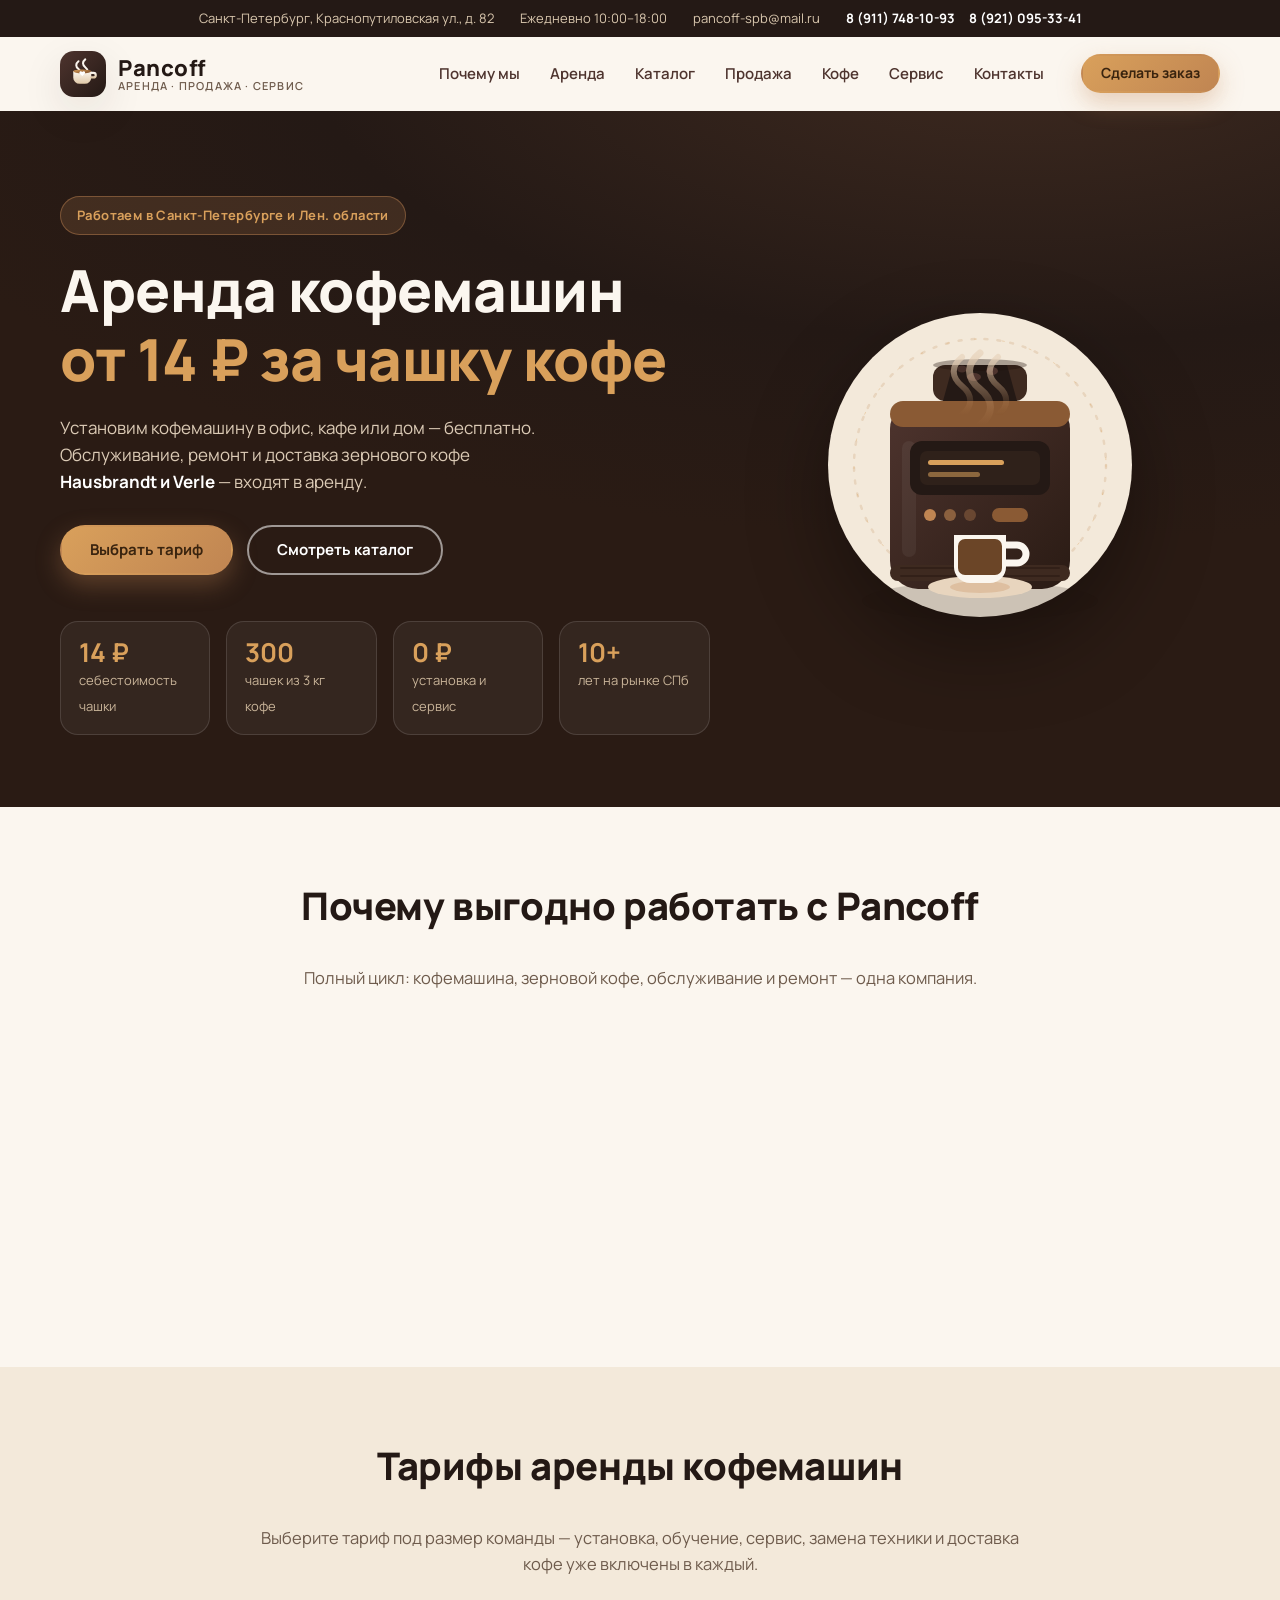
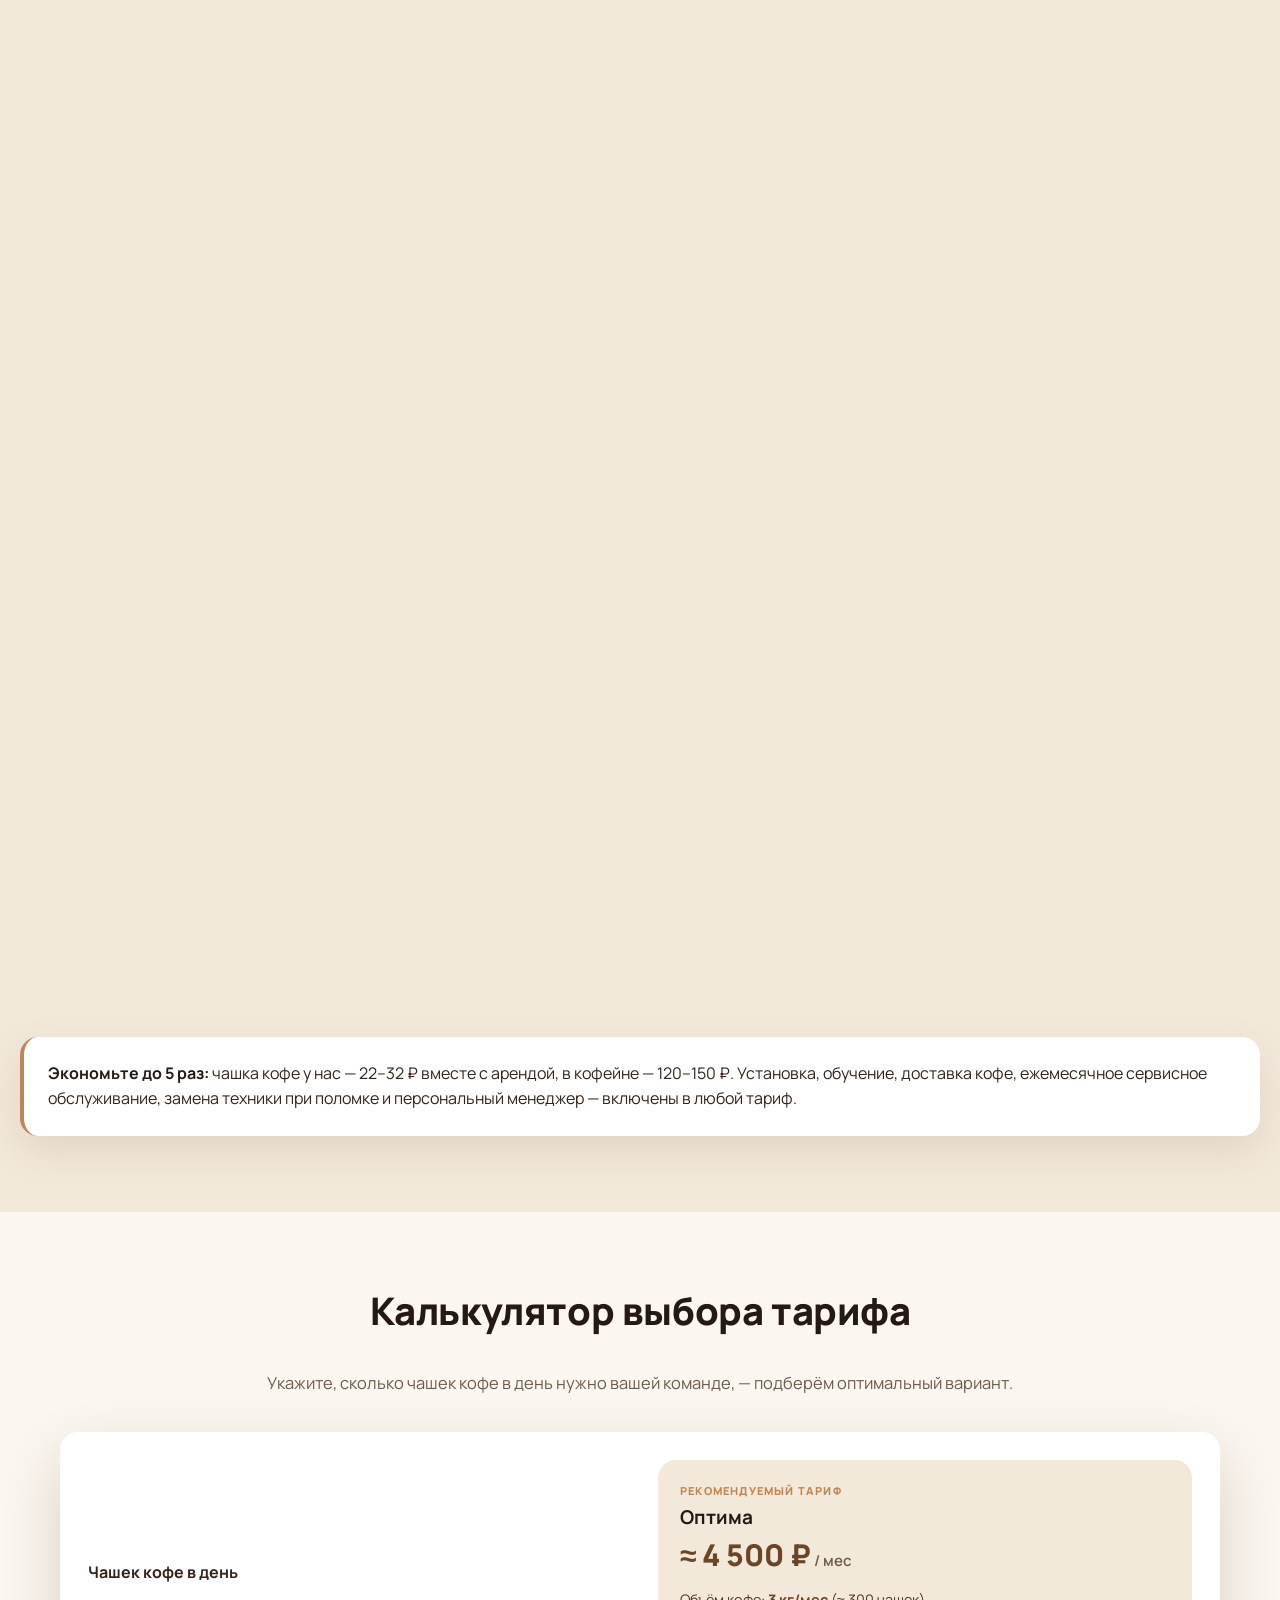
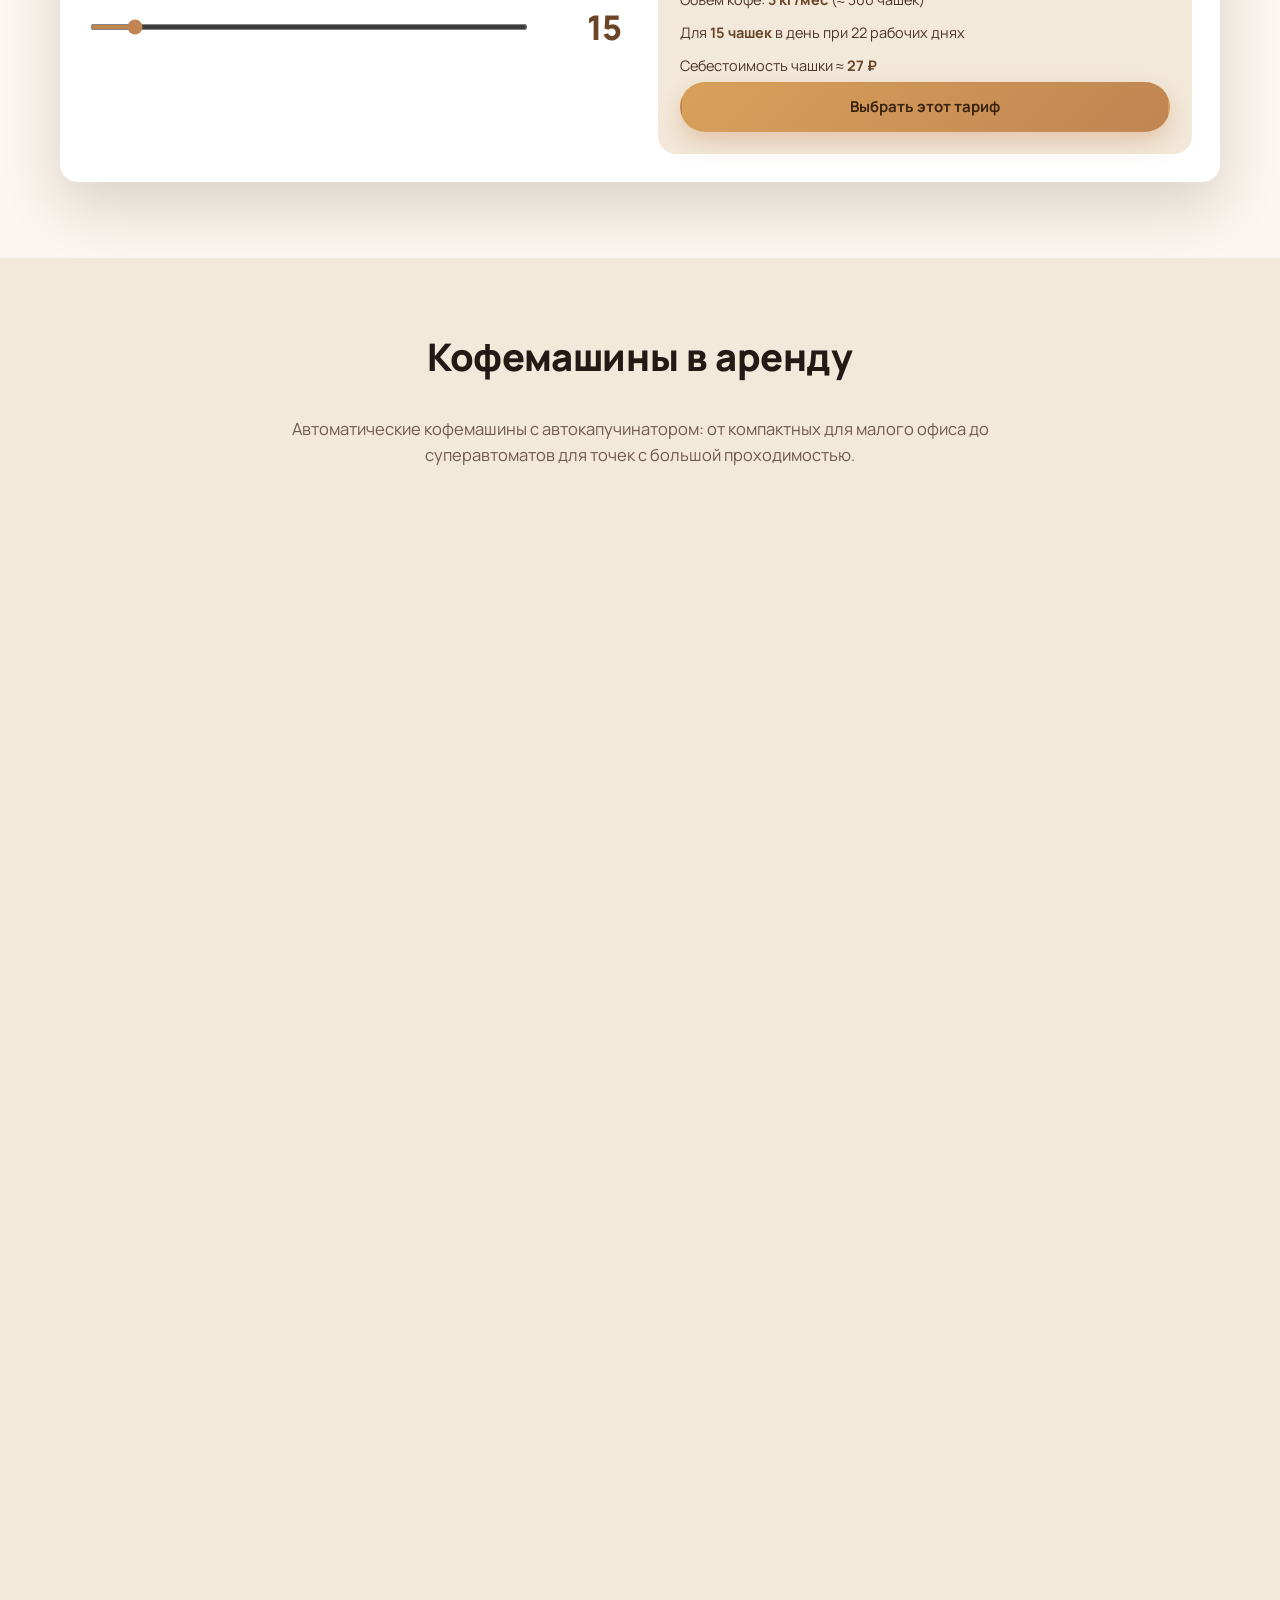
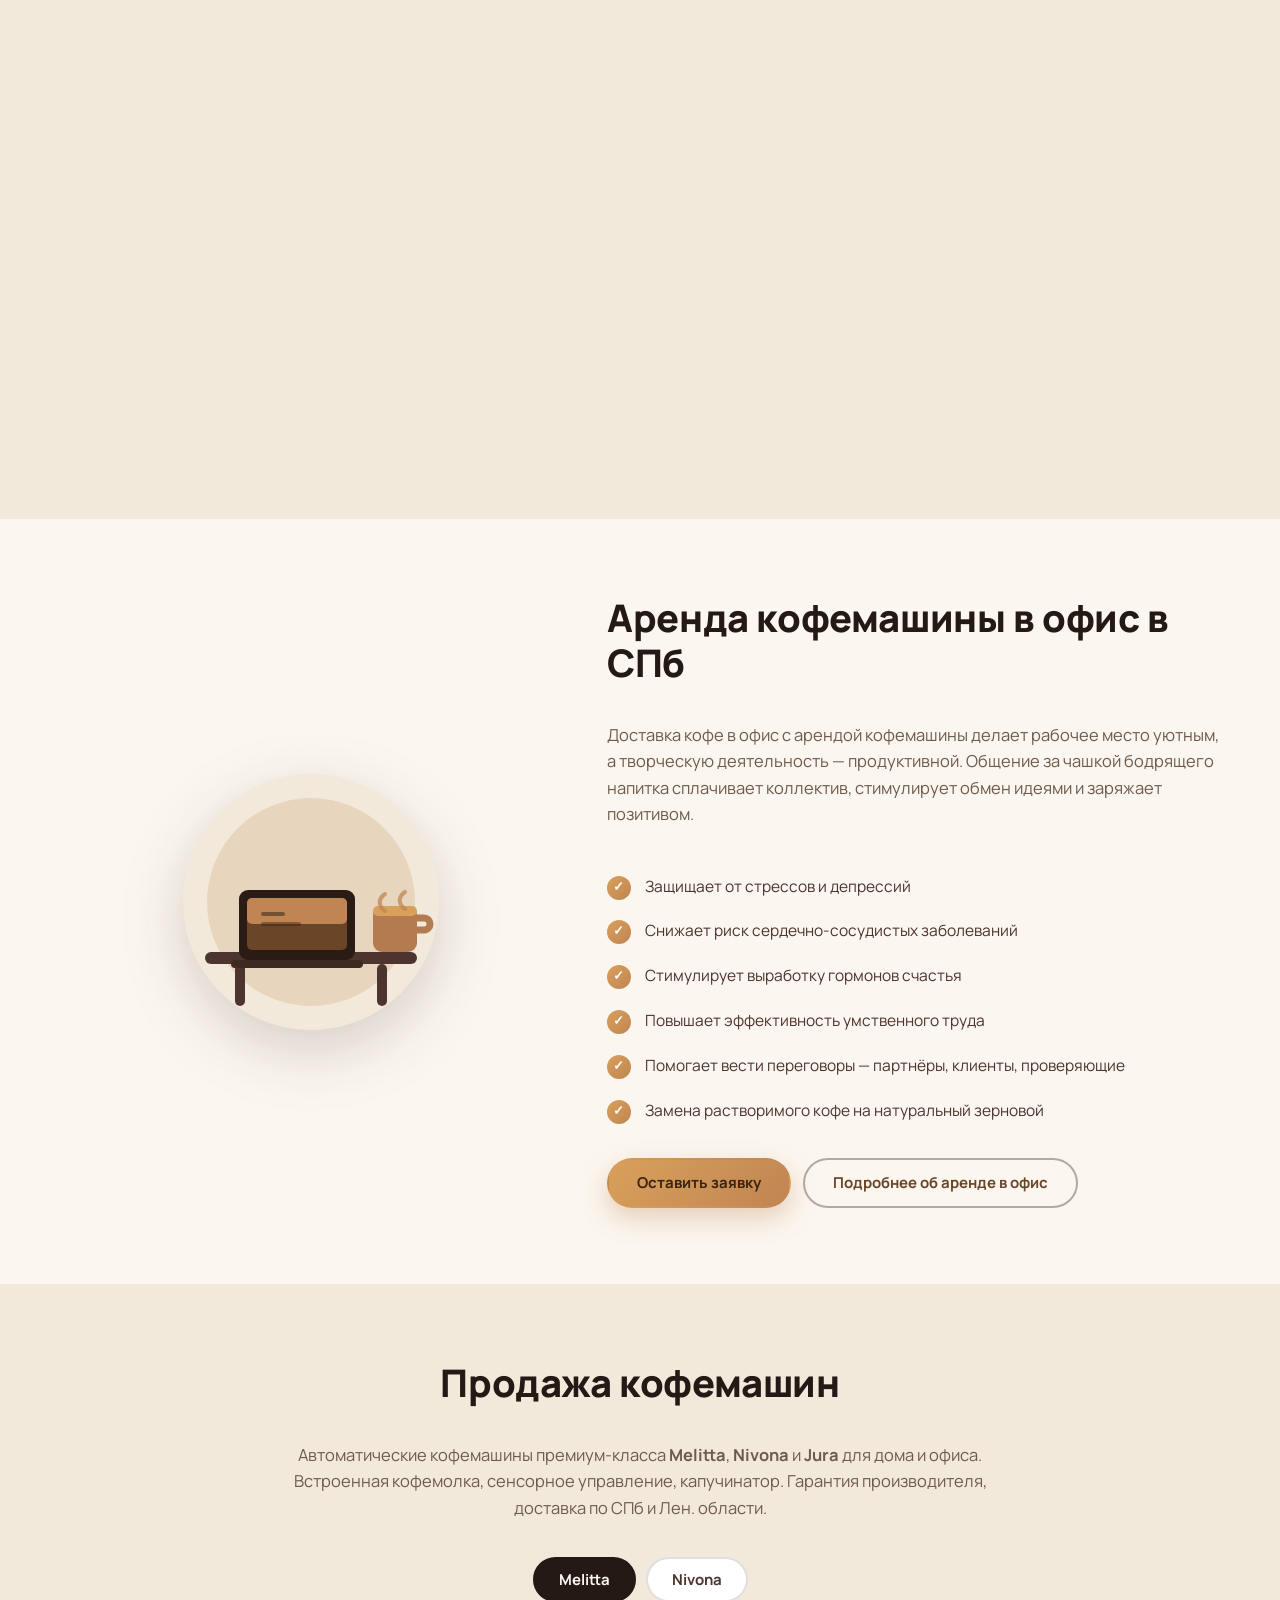
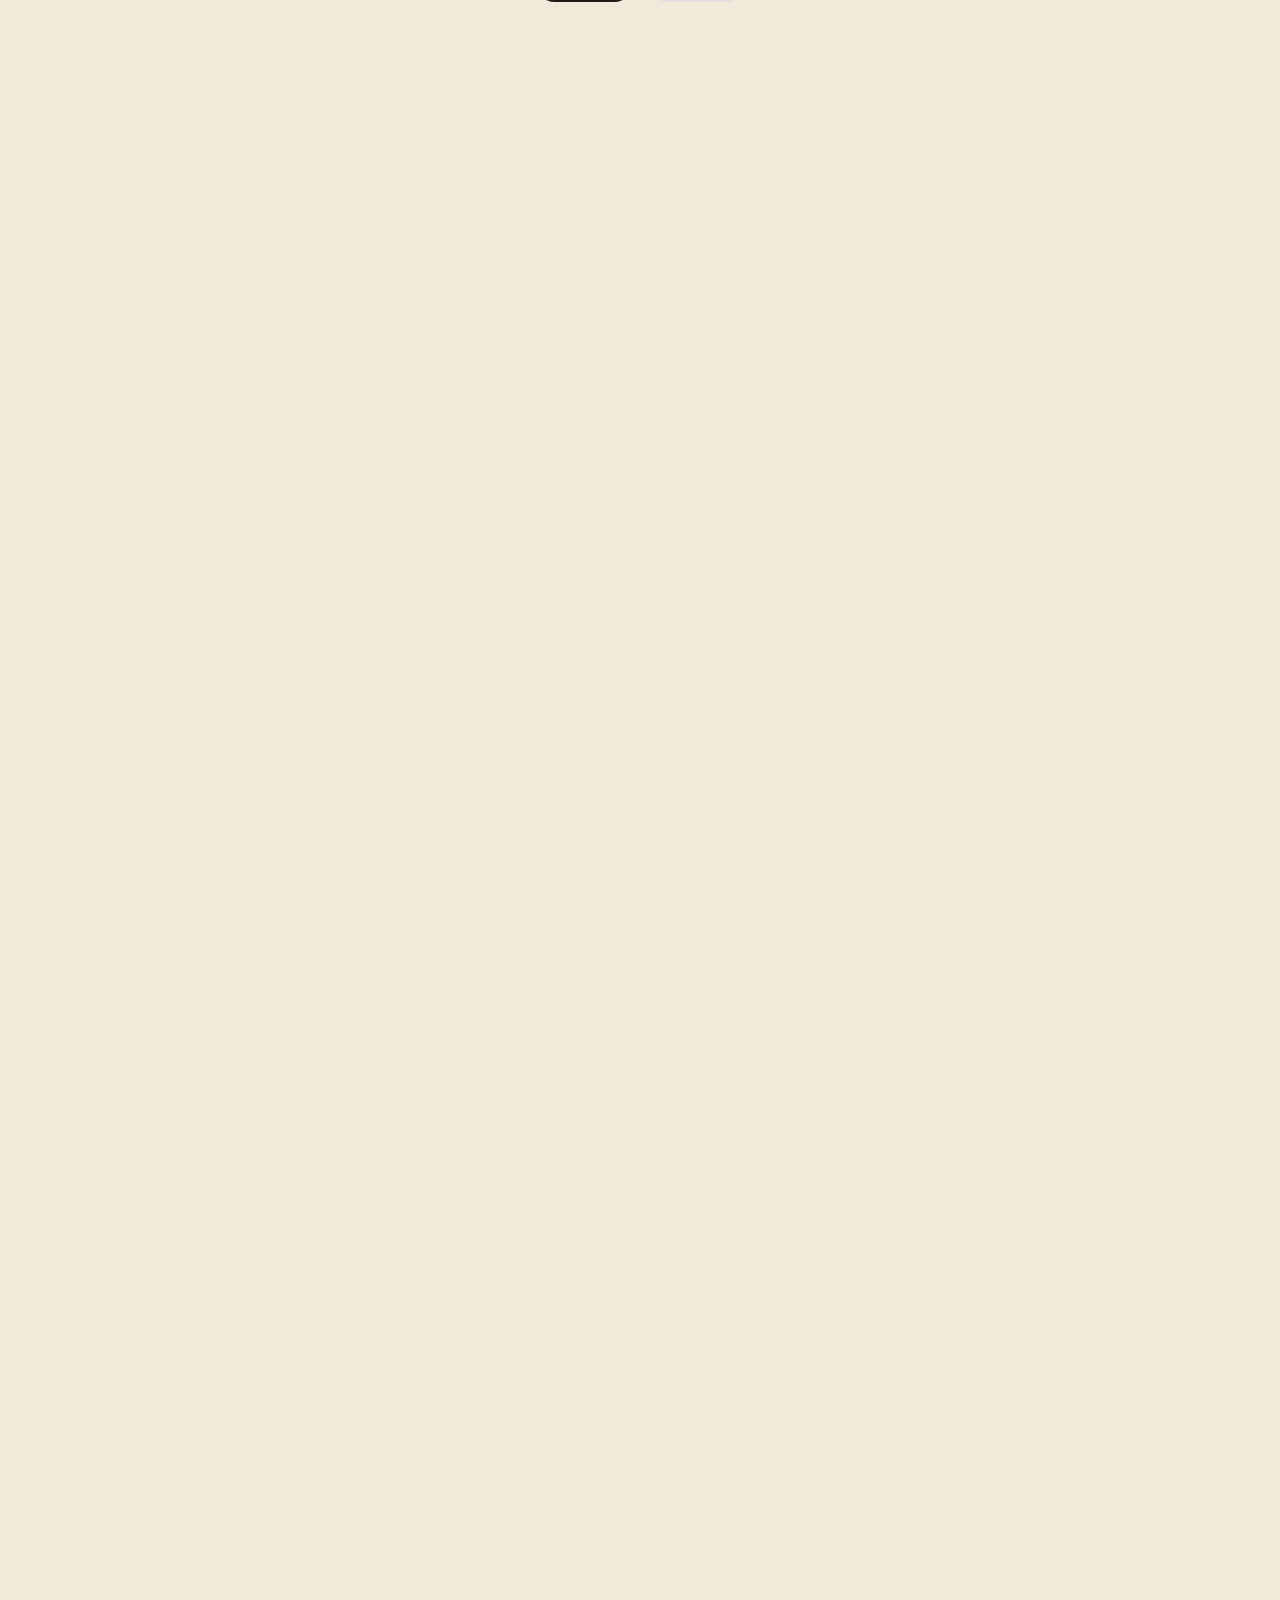
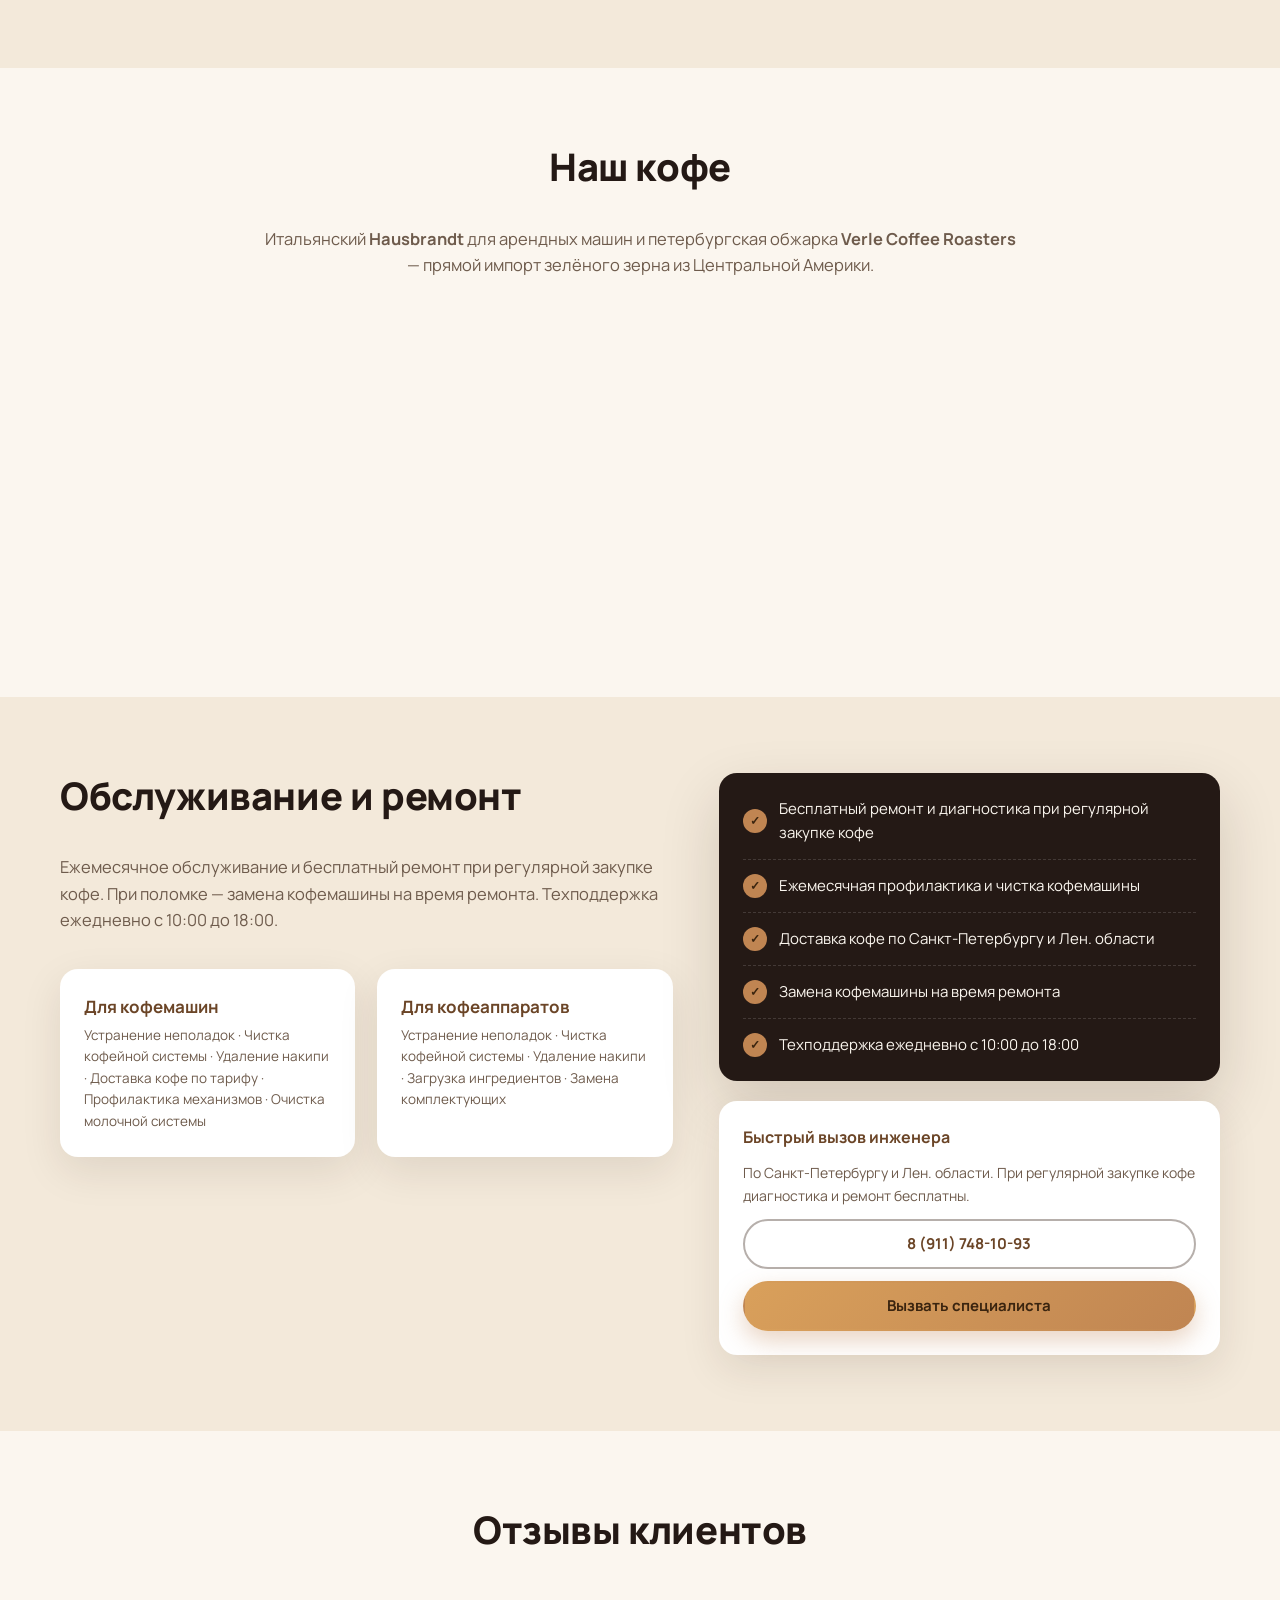
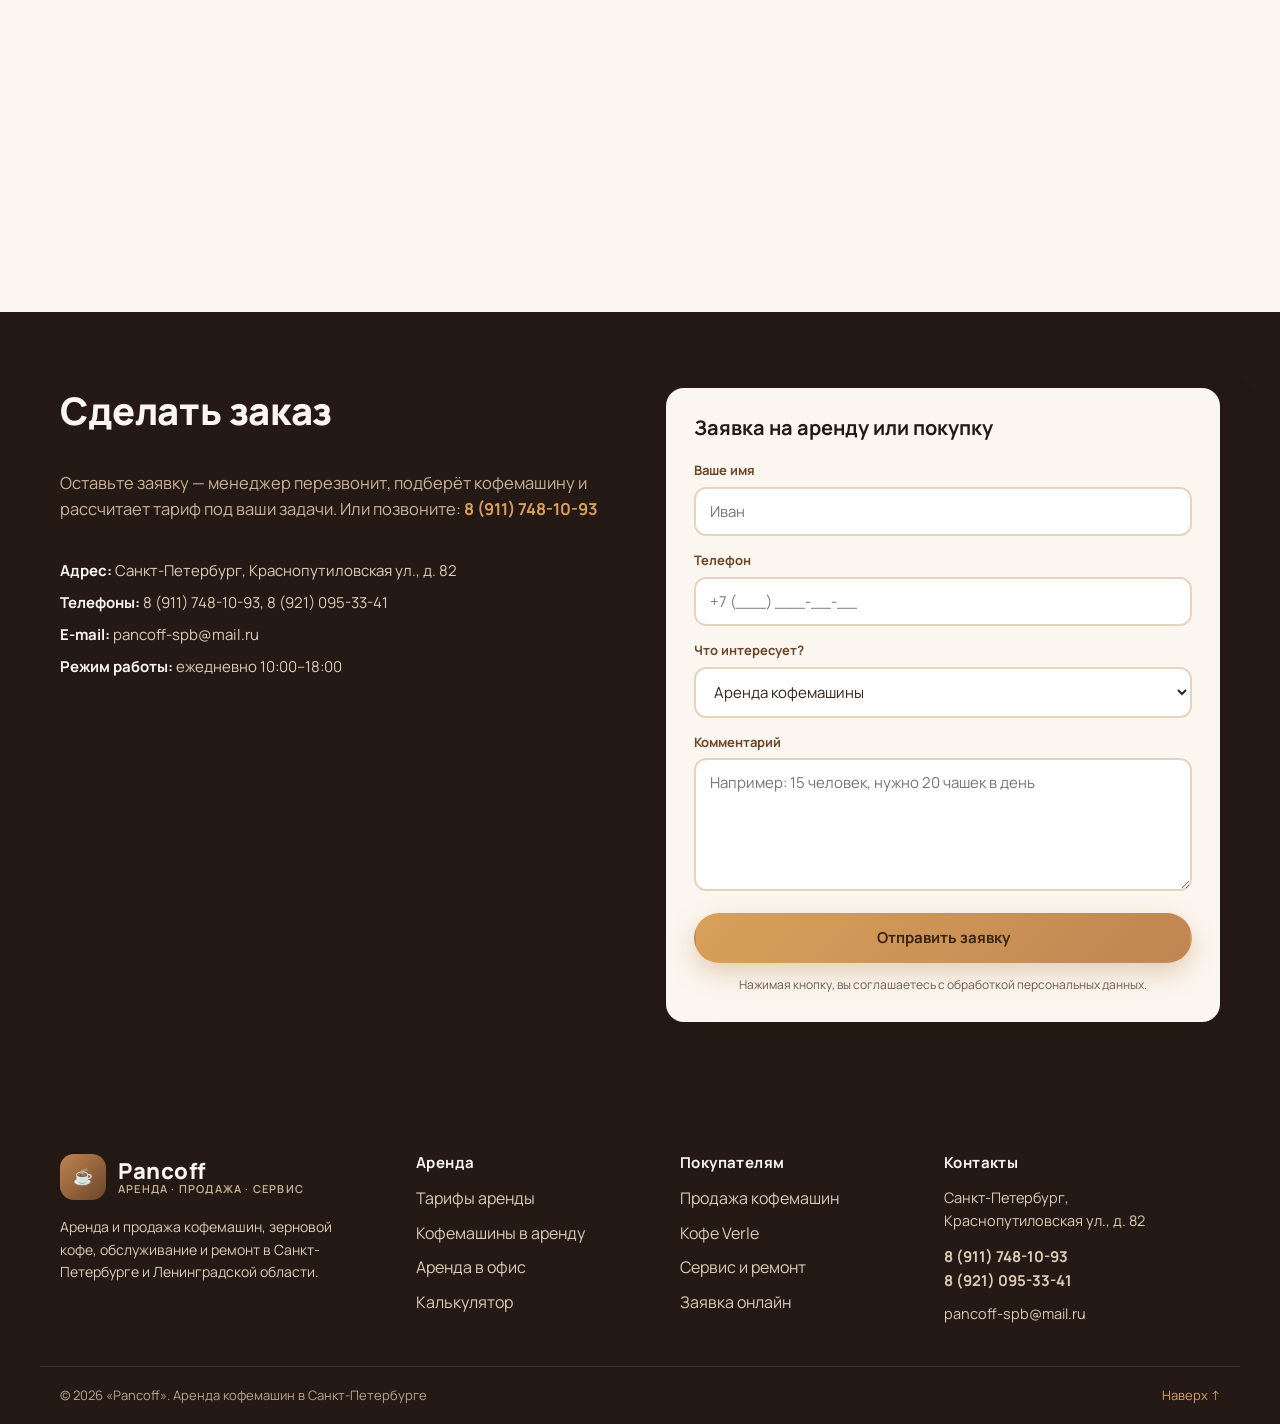
==== commit 4db2bff7: "Fix encoding corruption in HTML (restore UTF-8), reapply tariff section + cache-bust v=3" ====
--- a/index.html
+++ b/index.html
@@ -1,36 +1,36 @@
-﻿<!DOCTYPE html>
+<!DOCTYPE html>
 <html lang="ru">
 <head>
   <meta charset="UTF-8">
   <meta name="viewport" content="width=device-width, initial-scale=1.0">
   <meta name="referrer" content="strict-origin-when-cross-origin">
   <meta http-equiv="Content-Security-Policy" content="default-src 'self'; script-src 'self'; style-src 'self'; img-src 'self' data:; font-src 'self'; connect-src 'none'; object-src 'none'; base-uri 'self'; form-action 'self' mailto:">
-  <title>Pancoff вЂ” Р°СЂРµРЅРґР° Рё РїСЂРѕРґР°Р¶Р° РєРѕС„РµРјР°С€РёРЅ РІ РЎР°РЅРєС‚-РџРµС‚РµСЂР±СѓСЂРіРµ Рё Р›РµРЅ. РѕР±Р»Р°СЃС‚Рё</title>
-  <meta name="description" content="Р‘РµСЃРїР»Р°С‚РЅР°СЏ Р°СЂРµРЅРґР° РєРѕС„РµРјР°С€РёРЅ РІ РЎРџР± РѕС‚ 14 в‚Ѕ Р·Р° С‡Р°С€РєСѓ. РЈСЃС‚Р°РЅРѕРІРєР°, РѕР±СЃР»СѓР¶РёРІР°РЅРёРµ, РґРѕСЃС‚Р°РІРєР° РєРѕС„Рµ Hausbrandt Рё Verle. РџСЂРѕРґР°Р¶Р° РєРѕС„РµРјР°С€РёРЅ Melitta, Nivona, Jura. Р РµРјРѕРЅС‚ Рё СЃРµСЂРІРёСЃ.">
-  <meta name="keywords" content="Р°СЂРµРЅРґР° РєРѕС„РµРјР°С€РёРЅ СЃРїР±, Р°СЂРµРЅРґР° РєРѕС„РµРјР°С€РёРЅС‹ РІ РѕС„РёСЃ, РїСЂРѕРґР°Р¶Р° РєРѕС„РµРјР°С€РёРЅ, СЂРµРјРѕРЅС‚ РєРѕС„РµРјР°С€РёРЅ, РєРѕС„Рµ Р·РµСЂРЅРѕРІРѕР№, Melitta, Nivona, Jura, Verle, Hausbrandt">
+  <title>Pancoff — аренда и продажа кофемашин в Санкт-Петербурге и Лен. области</title>
+  <meta name="description" content="Бесплатная аренда кофемашин в СПб от 14 ₽ за чашку. Установка, обслуживание, доставка кофе Hausbrandt и Verle. Продажа кофемашин Melitta, Nivona, Jura. Ремонт и сервис.">
+  <meta name="keywords" content="аренда кофемашин спб, аренда кофемашины в офис, продажа кофемашин, ремонт кофемашин, кофе зерновой, Melitta, Nivona, Jura, Verle, Hausbrandt">
   <link rel="canonical" href="https://mirtipl.github.io/pancoff-site/">
   <meta property="og:type" content="website">
   <meta property="og:locale" content="ru_RU">
-  <meta property="og:title" content="Pancoff вЂ” Р°СЂРµРЅРґР° Рё РїСЂРѕРґР°Р¶Р° РєРѕС„РµРјР°С€РёРЅ РІ РЎР°РЅРєС‚-РџРµС‚РµСЂР±СѓСЂРіРµ">
-  <meta property="og:description" content="Р‘РµСЃРїР»Р°С‚РЅР°СЏ Р°СЂРµРЅРґР° РєРѕС„РµРјР°С€РёРЅ РІ РЎРџР± РѕС‚ 14 в‚Ѕ Р·Р° С‡Р°С€РєСѓ. РЈСЃС‚Р°РЅРѕРІРєР°, РѕР±СЃР»СѓР¶РёРІР°РЅРёРµ, РґРѕСЃС‚Р°РІРєР° РєРѕС„Рµ Hausbrandt Рё Verle. РџСЂРѕРґР°Р¶Р° РєРѕС„РµРјР°С€РёРЅ Melitta, Nivona, Jura.">
+  <meta property="og:title" content="Pancoff — аренда и продажа кофемашин в Санкт-Петербурге">
+  <meta property="og:description" content="Бесплатная аренда кофемашин в СПб от 14 ₽ за чашку. Установка, обслуживание, доставка кофе Hausbrandt и Verle. Продажа кофемашин Melitta, Nivona, Jura.">
   <meta property="og:url" content="https://mirtipl.github.io/pancoff-site/">
   <meta property="og:image" content="https://mirtipl.github.io/pancoff-site/images/rent/melitta-970-101.png">
-  <link rel="icon" href="data:image/svg+xml,<svg xmlns='http://www.w3.org/2000/svg' viewBox='0 0 100 100'><text y='.9em' font-size='90'>в•</text></svg>">
+  <link rel="icon" href="data:image/svg+xml,<svg xmlns='http://www.w3.org/2000/svg' viewBox='0 0 100 100'><text y='.9em' font-size='90'>☕</text></svg>">
   <link rel="stylesheet" href="css/style.css?v=3">
   <script type="application/ld+json">
   {
     "@context": "https://schema.org",
     "@type": "LocalBusiness",
     "name": "Pancoff",
-    "description": "РђСЂРµРЅРґР° Рё РїСЂРѕРґР°Р¶Р° РєРѕС„РµРјР°С€РёРЅ, Р·РµСЂРЅРѕРІРѕР№ РєРѕС„Рµ, РѕР±СЃР»СѓР¶РёРІР°РЅРёРµ Рё СЂРµРјРѕРЅС‚ РІ РЎР°РЅРєС‚-РџРµС‚РµСЂР±СѓСЂРіРµ Рё Р›РµРЅРёРЅРіСЂР°РґСЃРєРѕР№ РѕР±Р»Р°СЃС‚Рё.",
+    "description": "Аренда и продажа кофемашин, зерновой кофе, обслуживание и ремонт в Санкт-Петербурге и Ленинградской области.",
     "url": "https://mirtipl.github.io/pancoff-site/",
     "telephone": ["+79117481093", "+79210953341"],
     "email": "pancoff-spb@mail.ru",
     "image": "https://mirtipl.github.io/pancoff-site/images/rent/melitta-970-101.png",
     "address": {
       "@type": "PostalAddress",
-      "streetAddress": "РљСЂР°СЃРЅРѕРїСѓС‚РёР»РѕРІСЃРєР°СЏ СѓР»., Рґ. 82",
-      "addressLocality": "РЎР°РЅРєС‚-РџРµС‚РµСЂР±СѓСЂРі",
+      "streetAddress": "Краснопутиловская ул., д. 82",
+      "addressLocality": "Санкт-Петербург",
       "addressCountry": "RU"
     },
     "openingHours": "Mo-Su 10:00-18:00"
@@ -42,8 +42,8 @@
   <!-- ====== TOP BAR ====== -->
   <div class="topbar">
     <div class="container topbar__inner">
-      <span class="topbar__item">РЎР°РЅРєС‚-РџРµС‚РµСЂР±СѓСЂРі, РљСЂР°СЃРЅРѕРїСѓС‚РёР»РѕРІСЃРєР°СЏ СѓР»., Рґ. 82</span>
-      <span class="topbar__item topbar__hours">Р•Р¶РµРґРЅРµРІРЅРѕ 10:00вЂ“18:00</span>
+      <span class="topbar__item">Санкт-Петербург, Краснопутиловская ул., д. 82</span>
+      <span class="topbar__item topbar__hours">Ежедневно 10:00–18:00</span>
       <span class="topbar__item topbar__mail">
         <a href="mailto:pancoff-spb@mail.ru">pancoff-spb@mail.ru</a>
       </span>
@@ -57,7 +57,7 @@
   <!-- ====== HEADER ====== -->
   <header class="header" id="header">
     <div class="container header__inner">
-      <a class="logo" href="#top" aria-label="Pancoff вЂ” РЅР° РіР»Р°РІРЅСѓСЋ">
+      <a class="logo" href="#top" aria-label="Pancoff — на главную">
         <span class="logo__cup" aria-hidden="true">
           <svg viewBox="0 0 48 48" width="36" height="36" fill="none">
             <defs>
@@ -80,31 +80,31 @@
             <path class="logo-heart" d="M23 21.4c-.7-1-2-1.5-3-.8-1 .7-1 2.2-.2 3l3.2 3 3.2-3c.8-.8.8-2.3-.2-3-1-.7-2.3-.2-3 .8z" fill="#fff"/>
           </svg>
         </span>
-        <span class="logo__text">Pancoff<small>Р°СЂРµРЅРґР° В· РїСЂРѕРґР°Р¶Р° В· СЃРµСЂРІРёСЃ</small></span>
+        <span class="logo__text">Pancoff<small>аренда · продажа · сервис</small></span>
       </a>
 
-      <nav class="nav" id="nav" aria-label="РћСЃРЅРѕРІРЅРѕРµ РјРµРЅСЋ">
-        <a href="#advantages" class="nav__link">РџРѕС‡РµРјСѓ РјС‹</a>
-        <a href="#packages" class="nav__link">РђСЂРµРЅРґР°</a>
-        <a href="#catalog" class="nav__link">РљР°С‚Р°Р»РѕРі</a>
-        <a href="prodazha/" class="nav__link">РџСЂРѕРґР°Р¶Р°</a>
-        <a href="coffee/" class="nav__link">РљРѕС„Рµ</a>
-        <a href="remont/" class="nav__link">РЎРµСЂРІРёСЃ</a>
-        <a href="#contacts" class="nav__link">РљРѕРЅС‚Р°РєС‚С‹</a>
+      <nav class="nav" id="nav" aria-label="Основное меню">
+        <a href="#advantages" class="nav__link">Почему мы</a>
+        <a href="#packages" class="nav__link">Аренда</a>
+        <a href="#catalog" class="nav__link">Каталог</a>
+        <a href="prodazha/" class="nav__link">Продажа</a>
+        <a href="coffee/" class="nav__link">Кофе</a>
+        <a href="remont/" class="nav__link">Сервис</a>
+        <a href="#contacts" class="nav__link">Контакты</a>
         <div class="nav__extra">
           <div class="nav__phones">
             <a href="tel:+79117481093">8 (911) 748-10-93</a>
             <a href="tel:+79210953341">8 (921) 095-33-41</a>
           </div>
-          <p class="nav__meta">РЎР°РЅРєС‚-РџРµС‚РµСЂР±СѓСЂРі, РљСЂР°СЃРЅРѕРїСѓС‚РёР»РѕРІСЃРєР°СЏ СѓР»., Рґ. 82 В· РµР¶РµРґРЅРµРІРЅРѕ 10:00вЂ“18:00 В· pancoff-spb@mail.ru</p>
-          <a href="#order" data-order data-tpl="default" data-subject="РђСЂРµРЅРґР° РєРѕС„РµРјР°С€РёРЅС‹" class="btn btn--accent nav__cta">РЎРґРµР»Р°С‚СЊ Р·Р°РєР°Р·</a>
+          <p class="nav__meta">Санкт-Петербург, Краснопутиловская ул., д. 82 · ежедневно 10:00–18:00 · pancoff-spb@mail.ru</p>
+          <a href="#order" data-order data-tpl="default" data-subject="Аренда кофемашины" class="btn btn--accent nav__cta">Сделать заказ</a>
         </div>
       </nav>
       <div class="nav-backdrop" id="navBackdrop" aria-hidden="true"></div>
 
       <div class="header__actions">
-        <a href="#order" data-order data-tpl="default" data-subject="РђСЂРµРЅРґР° РєРѕС„РµРјР°С€РёРЅС‹" class="btn btn--accent btn--sm header__cta">РЎРґРµР»Р°С‚СЊ Р·Р°РєР°Р·</a>
-        <button class="burger" id="burger" aria-label="РћС‚РєСЂС‹С‚СЊ РјРµРЅСЋ" aria-expanded="false">
+        <a href="#order" data-order data-tpl="default" data-subject="Аренда кофемашины" class="btn btn--accent btn--sm header__cta">Сделать заказ</a>
+        <button class="burger" id="burger" aria-label="Открыть меню" aria-expanded="false">
           <span></span><span></span><span></span>
         </button>
       </div>
@@ -117,21 +117,21 @@
     <section class="hero">
       <div class="container hero__inner">
         <div class="hero__content">
-          <p class="hero__badge">Р Р°Р±РѕС‚Р°РµРј РІ РЎР°РЅРєС‚-РџРµС‚РµСЂР±СѓСЂРіРµ Рё Р›РµРЅ. РѕР±Р»Р°СЃС‚Рё</p>
-          <h1 class="hero__title">РђСЂРµРЅРґР° РєРѕС„РµРјР°С€РёРЅ<br><span>РѕС‚ 14 в‚Ѕ Р·Р° С‡Р°С€РєСѓ РєРѕС„Рµ</span></h1>
+          <p class="hero__badge">Работаем в Санкт-Петербурге и Лен. области</p>
+          <h1 class="hero__title">Аренда кофемашин<br><span>от 14 ₽ за чашку кофе</span></h1>
           <p class="hero__subtitle">
-            РЈСЃС‚Р°РЅРѕРІРёРј РєРѕС„РµРјР°С€РёРЅСѓ РІ РѕС„РёСЃ, РєР°С„Рµ РёР»Рё РґРѕРј вЂ” Р±РµСЃРїР»Р°С‚РЅРѕ.<br>
-            РћР±СЃР»СѓР¶РёРІР°РЅРёРµ, СЂРµРјРѕРЅС‚ Рё РґРѕСЃС‚Р°РІРєР° Р·РµСЂРЅРѕРІРѕРіРѕ РєРѕС„Рµ <strong>Hausbrandt&nbsp;Рё&nbsp;Verle</strong> вЂ” РІС…РѕРґСЏС‚ РІ Р°СЂРµРЅРґСѓ.
+            Установим кофемашину в офис, кафе или дом — бесплатно.<br>
+            Обслуживание, ремонт и доставка зернового кофе <strong>Hausbrandt&nbsp;и&nbsp;Verle</strong> — входят в аренду.
           </p>
           <div class="hero__actions">
-            <a href="#packages" class="btn btn--accent">Р’С‹Р±СЂР°С‚СЊ С‚Р°СЂРёС„</a>
-            <a href="#catalog" class="btn btn--ghost">РЎРјРѕС‚СЂРµС‚СЊ РєР°С‚Р°Р»РѕРі</a>
+            <a href="#packages" class="btn btn--accent">Выбрать тариф</a>
+            <a href="#catalog" class="btn btn--ghost">Смотреть каталог</a>
           </div>
           <div class="hero__stats">
-            <div class="stat"><b>14 в‚Ѕ</b><span>СЃРµР±РµСЃС‚РѕРёРјРѕСЃС‚СЊ С‡Р°С€РєРё</span></div>
-            <div class="stat"><b>300</b><span>С‡Р°С€РµРє РёР· 3 РєРі РєРѕС„Рµ</span></div>
-            <div class="stat"><b>0 в‚Ѕ</b><span>СѓСЃС‚Р°РЅРѕРІРєР° Рё СЃРµСЂРІРёСЃ</span></div>
-            <div class="stat"><b>10+</b><span>Р»РµС‚ РЅР° СЂС‹РЅРєРµ РЎРџР±</span></div>
+            <div class="stat"><b>14 ₽</b><span>себестоимость чашки</span></div>
+            <div class="stat"><b>300</b><span>чашек из 3 кг кофе</span></div>
+            <div class="stat"><b>0 ₽</b><span>установка и сервис</span></div>
+            <div class="stat"><b>10+</b><span>лет на рынке СПб</span></div>
           </div>
         </div>
         <div class="hero__art" aria-hidden="true">
@@ -201,8 +201,8 @@
     <!-- ====== ADVANTAGES ====== -->
     <section class="section" id="advantages">
       <div class="container">
-        <h2 class="section__title">РџРѕС‡РµРјСѓ РІС‹РіРѕРґРЅРѕ СЂР°Р±РѕС‚Р°С‚СЊ СЃ Pancoff</h2>
-        <p class="section__lead">РџРѕР»РЅС‹Р№ С†РёРєР»: РєРѕС„РµРјР°С€РёРЅР°, Р·РµСЂРЅРѕРІРѕР№ РєРѕС„Рµ, РѕР±СЃР»СѓР¶РёРІР°РЅРёРµ Рё СЂРµРјРѕРЅС‚ вЂ” РѕРґРЅР° РєРѕРјРїР°РЅРёСЏ.</p>
+        <h2 class="section__title">Почему выгодно работать с Pancoff</h2>
+        <p class="section__lead">Полный цикл: кофемашина, зерновой кофе, обслуживание и ремонт — одна компания.</p>
         <div class="grid grid--4" id="advantagesGrid"><!-- JS --></div>
       </div>
     </section>
@@ -210,10 +210,10 @@
     <!-- ====== PACKAGES ====== -->
     <section class="section section--tint" id="packages">
       <div class="container container--wide">
-        <h2 class="section__title">РўР°СЂРёС„С‹ Р°СЂРµРЅРґС‹ РєРѕС„РµРјР°С€РёРЅ</h2>
+        <h2 class="section__title">Тарифы аренды кофемашин</h2>
         <p class="section__lead">
-          Р’С‹Р±РµСЂРёС‚Рµ С‚Р°СЂРёС„ РїРѕРґ СЂР°Р·РјРµСЂ РєРѕРјР°РЅРґС‹ вЂ” СѓСЃС‚Р°РЅРѕРІРєР°, РѕР±СѓС‡РµРЅРёРµ, СЃРµСЂРІРёСЃ, Р·Р°РјРµРЅР° С‚РµС…РЅРёРєРё
-          Рё РґРѕСЃС‚Р°РІРєР° РєРѕС„Рµ СѓР¶Рµ РІРєР»СЋС‡РµРЅС‹ РІ РєР°Р¶РґС‹Р№.
+          Выберите тариф под размер команды — установка, обучение, сервис, замена техники
+          и доставка кофе уже включены в каждый.
         </p>
         <div class="grid packages" id="packagesGrid"><!-- JS --></div>
         <div class="panel packages__note" id="packagesNote"><!-- JS --></div>
@@ -223,11 +223,11 @@
     <!-- ====== CALCULATOR ====== -->
     <section class="section" id="calc">
       <div class="container">
-        <h2 class="section__title">РљР°Р»СЊРєСѓР»СЏС‚РѕСЂ РІС‹Р±РѕСЂР° С‚Р°СЂРёС„Р°</h2>
-        <p class="section__lead">РЈРєР°Р¶РёС‚Рµ, СЃРєРѕР»СЊРєРѕ С‡Р°С€РµРє РєРѕС„Рµ РІ РґРµРЅСЊ РЅСѓР¶РЅРѕ РІР°С€РµР№ РєРѕРјР°РЅРґРµ, вЂ” РїРѕРґР±РµСЂС‘Рј РѕРїС‚РёРјР°Р»СЊРЅС‹Р№ РІР°СЂРёР°РЅС‚.</p>
+        <h2 class="section__title">Калькулятор выбора тарифа</h2>
+        <p class="section__lead">Укажите, сколько чашек кофе в день нужно вашей команде, — подберём оптимальный вариант.</p>
         <div class="calc">
           <div class="calc__input">
-            <label for="cups">Р§Р°С€РµРє РєРѕС„Рµ РІ РґРµРЅСЊ</label>
+            <label for="cups">Чашек кофе в день</label>
             <div class="calc__range">
               <input type="range" id="cups" min="5" max="120" value="15">
               <output id="cupsValue" for="cups">15</output>
@@ -241,8 +241,8 @@
     <!-- ====== RENT CATALOG ====== -->
     <section class="section section--tint" id="catalog">
       <div class="container">
-        <h2 class="section__title">РљРѕС„РµРјР°С€РёРЅС‹ РІ Р°СЂРµРЅРґСѓ</h2>
-        <p class="section__lead">РђРІС‚РѕРјР°С‚РёС‡РµСЃРєРёРµ РєРѕС„РµРјР°С€РёРЅС‹ СЃ Р°РІС‚РѕРєР°РїСѓС‡РёРЅР°С‚РѕСЂРѕРј: РѕС‚ РєРѕРјРїР°РєС‚РЅС‹С… РґР»СЏ РјР°Р»РѕРіРѕ РѕС„РёСЃР° РґРѕ СЃСѓРїРµСЂР°РІС‚РѕРјР°С‚РѕРІ РґР»СЏ С‚РѕС‡РµРє СЃ Р±РѕР»СЊС€РѕР№ РїСЂРѕС…РѕРґРёРјРѕСЃС‚СЊСЋ.</p>
+        <h2 class="section__title">Кофемашины в аренду</h2>
+        <p class="section__lead">Автоматические кофемашины с автокапучинатором: от компактных для малого офиса до суперавтоматов для точек с большой проходимостью.</p>
         <div class="catalog" id="catalogGrid"><!-- JS --></div>
       </div>
     </section>
@@ -273,16 +273,16 @@
           </svg>
         </div>
         <div class="office__content">
-          <h2 class="section__title section__title--left">РђСЂРµРЅРґР° РєРѕС„РµРјР°С€РёРЅС‹ РІ РѕС„РёСЃ РІ РЎРџР±</h2>
+          <h2 class="section__title section__title--left">Аренда кофемашины в офис в СПб</h2>
           <p class="section__lead section__lead--left">
-            Р”РѕСЃС‚Р°РІРєР° РєРѕС„Рµ РІ РѕС„РёСЃ СЃ Р°СЂРµРЅРґРѕР№ РєРѕС„РµРјР°С€РёРЅС‹ РґРµР»Р°РµС‚ СЂР°Р±РѕС‡РµРµ РјРµСЃС‚Рѕ СѓСЋС‚РЅС‹Рј, Р° С‚РІРѕСЂС‡РµСЃРєСѓСЋ
-            РґРµСЏС‚РµР»СЊРЅРѕСЃС‚СЊ вЂ” РїСЂРѕРґСѓРєС‚РёРІРЅРѕР№. РћР±С‰РµРЅРёРµ Р·Р° С‡Р°С€РєРѕР№ Р±РѕРґСЂСЏС‰РµРіРѕ РЅР°РїРёС‚РєР° СЃРїР»Р°С‡РёРІР°РµС‚ РєРѕР»Р»РµРєС‚РёРІ,
-            СЃС‚РёРјСѓР»РёСЂСѓРµС‚ РѕР±РјРµРЅ РёРґРµСЏРјРё Рё Р·Р°СЂСЏР¶Р°РµС‚ РїРѕР·РёС‚РёРІРѕРј.
+            Доставка кофе в офис с арендой кофемашины делает рабочее место уютным, а творческую
+            деятельность — продуктивной. Общение за чашкой бодрящего напитка сплачивает коллектив,
+            стимулирует обмен идеями и заряжает позитивом.
           </p>
           <ul class="checklist" id="officeChecklist"><!-- JS --></ul>
           <div class="office__actions">
-            <a href="#order" data-order data-tpl="office" data-subject="РђСЂРµРЅРґР° РєРѕС„РµРјР°С€РёРЅС‹" class="btn btn--accent">РћСЃС‚Р°РІРёС‚СЊ Р·Р°СЏРІРєСѓ</a>
-            <a href="arenda-v-ofis/" class="btn btn--ghost-dark">РџРѕРґСЂРѕР±РЅРµРµ РѕР± Р°СЂРµРЅРґРµ РІ РѕС„РёСЃ</a>
+            <a href="#order" data-order data-tpl="office" data-subject="Аренда кофемашины" class="btn btn--accent">Оставить заявку</a>
+            <a href="arenda-v-ofis/" class="btn btn--ghost-dark">Подробнее об аренде в офис</a>
           </div>
         </div>
       </div>
@@ -291,11 +291,11 @@
     <!-- ====== SALE ====== -->
     <section class="section section--tint" id="sale">
       <div class="container">
-        <h2 class="section__title">РџСЂРѕРґР°Р¶Р° РєРѕС„РµРјР°С€РёРЅ</h2>
+        <h2 class="section__title">Продажа кофемашин</h2>
         <p class="section__lead">
-          РђРІС‚РѕРјР°С‚РёС‡РµСЃРєРёРµ РєРѕС„РµРјР°С€РёРЅС‹ РїСЂРµРјРёСѓРј-РєР»Р°СЃСЃР° <strong>Melitta</strong>, <strong>Nivona</strong> Рё <strong>Jura</strong>
-          РґР»СЏ РґРѕРјР° Рё РѕС„РёСЃР°. Р’СЃС‚СЂРѕРµРЅРЅР°СЏ РєРѕС„РµРјРѕР»РєР°, СЃРµРЅСЃРѕСЂРЅРѕРµ СѓРїСЂР°РІР»РµРЅРёРµ, РєР°РїСѓС‡РёРЅР°С‚РѕСЂ. Р“Р°СЂР°РЅС‚РёСЏ РїСЂРѕРёР·РІРѕРґРёС‚РµР»СЏ,
-          РґРѕСЃС‚Р°РІРєР° РїРѕ РЎРџР± Рё Р›РµРЅ. РѕР±Р»Р°СЃС‚Рё.
+          Автоматические кофемашины премиум-класса <strong>Melitta</strong>, <strong>Nivona</strong> и <strong>Jura</strong>
+          для дома и офиса. Встроенная кофемолка, сенсорное управление, капучинатор. Гарантия производителя,
+          доставка по СПб и Лен. области.
         </p>
         <div class="tabs" role="tablist" id="saleTabs"><!-- JS --></div>
         <div class="catalog catalog--sale" id="saleGrid"><!-- JS --></div>
@@ -305,10 +305,10 @@
     <!-- ====== COFFEE ====== -->
     <section class="section" id="coffee">
       <div class="container">
-        <h2 class="section__title">РќР°С€ РєРѕС„Рµ</h2>
+        <h2 class="section__title">Наш кофе</h2>
         <p class="section__lead">
-          РС‚Р°Р»СЊСЏРЅСЃРєРёР№ <strong>Hausbrandt</strong> РґР»СЏ Р°СЂРµРЅРґРЅС‹С… РјР°С€РёРЅ Рё РїРµС‚РµСЂР±СѓСЂРіСЃРєР°СЏ РѕР±Р¶Р°СЂРєР°
-          <strong>Verle Coffee Roasters</strong> вЂ” РїСЂСЏРјРѕР№ РёРјРїРѕСЂС‚ Р·РµР»С‘РЅРѕРіРѕ Р·РµСЂРЅР° РёР· Р¦РµРЅС‚СЂР°Р»СЊРЅРѕР№ РђРјРµСЂРёРєРё.
+          Итальянский <strong>Hausbrandt</strong> для арендных машин и петербургская обжарка
+          <strong>Verle Coffee Roasters</strong> — прямой импорт зелёного зерна из Центральной Америки.
         </p>
         <div class="coffee" id="coffeeGrid"><!-- JS --></div>
       </div>
@@ -318,20 +318,20 @@
     <section class="section section--tint" id="service">
       <div class="container service">
         <div class="service__content">
-          <h2 class="section__title section__title--left">РћР±СЃР»СѓР¶РёРІР°РЅРёРµ Рё СЂРµРјРѕРЅС‚</h2>
+          <h2 class="section__title section__title--left">Обслуживание и ремонт</h2>
           <p class="section__lead section__lead--left">
-            Р•Р¶РµРјРµСЃСЏС‡РЅРѕРµ РѕР±СЃР»СѓР¶РёРІР°РЅРёРµ Рё Р±РµСЃРїР»Р°С‚РЅС‹Р№ СЂРµРјРѕРЅС‚ РїСЂРё СЂРµРіСѓР»СЏСЂРЅРѕР№ Р·Р°РєСѓРїРєРµ РєРѕС„Рµ.
-            РџСЂРё РїРѕР»РѕРјРєРµ вЂ” Р·Р°РјРµРЅР° РєРѕС„РµРјР°С€РёРЅС‹ РЅР° РІСЂРµРјСЏ СЂРµРјРѕРЅС‚Р°. РўРµС…РїРѕРґРґРµСЂР¶РєР° РµР¶РµРґРЅРµРІРЅРѕ СЃ 10:00 РґРѕ 18:00.
+            Ежемесячное обслуживание и бесплатный ремонт при регулярной закупке кофе.
+            При поломке — замена кофемашины на время ремонта. Техподдержка ежедневно с 10:00 до 18:00.
           </p>
           <div class="service__cols" id="serviceCols"><!-- JS --></div>
         </div>
         <div class="service__side">
           <ul class="service__list" id="serviceList"><!-- JS --></ul>
           <div class="service__cta">
-            <b>Р‘С‹СЃС‚СЂС‹Р№ РІС‹Р·РѕРІ РёРЅР¶РµРЅРµСЂР°</b>
-            <p>РџРѕ РЎР°РЅРєС‚-РџРµС‚РµСЂР±СѓСЂРіСѓ Рё Р›РµРЅ. РѕР±Р»Р°СЃС‚Рё. РџСЂРё СЂРµРіСѓР»СЏСЂРЅРѕР№ Р·Р°РєСѓРїРєРµ РєРѕС„Рµ РґРёР°РіРЅРѕСЃС‚РёРєР° Рё СЂРµРјРѕРЅС‚ Р±РµСЃРїР»Р°С‚РЅС‹.</p>
+            <b>Быстрый вызов инженера</b>
+            <p>По Санкт-Петербургу и Лен. области. При регулярной закупке кофе диагностика и ремонт бесплатны.</p>
             <a href="tel:+79117481093" class="btn btn--ghost-dark">8 (911) 748-10-93</a>
-            <a href="#order" data-order data-tpl="remont" data-subject="Р РµРјРѕРЅС‚ / РѕР±СЃР»СѓР¶РёРІР°РЅРёРµ" class="btn btn--accent">Р’С‹Р·РІР°С‚СЊ СЃРїРµС†РёР°Р»РёСЃС‚Р°</a>
+            <a href="#order" data-order data-tpl="remont" data-subject="Ремонт / обслуживание" class="btn btn--accent">Вызвать специалиста</a>
           </div>
         </div>
       </div>
@@ -340,7 +340,7 @@
     <!-- ====== REVIEWS ====== -->
     <section class="section" id="reviews">
       <div class="container">
-        <h2 class="section__title">РћС‚Р·С‹РІС‹ РєР»РёРµРЅС‚РѕРІ</h2>
+        <h2 class="section__title">Отзывы клиентов</h2>
         <div class="reviews" id="reviewsGrid"><!-- JS --></div>
       </div>
     </section>
@@ -349,49 +349,49 @@
     <section class="section section--dark" id="order">
       <div class="container order">
         <div class="order__text">
-          <h2 class="section__title section__title--left section__title--light">РЎРґРµР»Р°С‚СЊ Р·Р°РєР°Р·</h2>
+          <h2 class="section__title section__title--left section__title--light">Сделать заказ</h2>
           <p class="section__lead section__lead--left section__lead--light">
-            РћСЃС‚Р°РІСЊС‚Рµ Р·Р°СЏРІРєСѓ вЂ” РјРµРЅРµРґР¶РµСЂ РїРµСЂРµР·РІРѕРЅРёС‚, РїРѕРґР±РµСЂС‘С‚ РєРѕС„РµРјР°С€РёРЅСѓ Рё СЂР°СЃСЃС‡РёС‚Р°РµС‚ С‚Р°СЂРёС„
-            РїРѕРґ РІР°С€Рё Р·Р°РґР°С‡Рё. РР»Рё РїРѕР·РІРѕРЅРёС‚Рµ: <a class="order__phone" href="tel:+79117481093">8 (911) 748-10-93</a>
+            Оставьте заявку — менеджер перезвонит, подберёт кофемашину и рассчитает тариф
+            под ваши задачи. Или позвоните: <a class="order__phone" href="tel:+79117481093">8 (911) 748-10-93</a>
           </p>
           <ul class="order__contacts">
-            <li><b>РђРґСЂРµСЃ:</b> РЎР°РЅРєС‚-РџРµС‚РµСЂР±СѓСЂРі, РљСЂР°СЃРЅРѕРїСѓС‚РёР»РѕРІСЃРєР°СЏ СѓР»., Рґ. 82</li>
-            <li><b>РўРµР»РµС„РѕРЅС‹:</b> 8 (911) 748-10-93, 8 (921) 095-33-41</li>
+            <li><b>Адрес:</b> Санкт-Петербург, Краснопутиловская ул., д. 82</li>
+            <li><b>Телефоны:</b> 8 (911) 748-10-93, 8 (921) 095-33-41</li>
             <li><b>E-mail:</b> pancoff-spb@mail.ru</li>
-            <li><b>Р РµР¶РёРј СЂР°Р±РѕС‚С‹:</b> РµР¶РµРґРЅРµРІРЅРѕ 10:00вЂ“18:00</li>
+            <li><b>Режим работы:</b> ежедневно 10:00–18:00</li>
           </ul>
         </div>
         <form class="form" id="orderForm" novalidate>
-          <h3 class="form__title">Р—Р°СЏРІРєР° РЅР° Р°СЂРµРЅРґСѓ РёР»Рё РїРѕРєСѓРїРєСѓ</h3>
+          <h3 class="form__title">Заявка на аренду или покупку</h3>
           <label class="field">
-            <span>Р’Р°С€Рµ РёРјСЏ</span>
-            <input type="text" name="name" placeholder="РРІР°РЅ" autocomplete="name" maxlength="100" required>
+            <span>Ваше имя</span>
+            <input type="text" name="name" placeholder="Иван" autocomplete="name" maxlength="100" required>
           </label>
           <label class="field">
-            <span>РўРµР»РµС„РѕРЅ</span>
+            <span>Телефон</span>
             <input type="tel" name="phone" placeholder="+7 (___) ___-__-__" autocomplete="tel" maxlength="24" required>
           </label>
           <label class="field">
-            <span>Р§С‚Рѕ РёРЅС‚РµСЂРµСЃСѓРµС‚?</span>
+            <span>Что интересует?</span>
             <select name="subject">
-              <option>РђСЂРµРЅРґР° РєРѕС„РµРјР°С€РёРЅС‹</option>
-              <option>РџРѕРєСѓРїРєР° РєРѕС„РµРјР°С€РёРЅС‹</option>
-              <option>РљРѕС„Рµ РІ Р·РµСЂРЅР°С…</option>
-              <option>Р РµРјРѕРЅС‚ / РѕР±СЃР»СѓР¶РёРІР°РЅРёРµ</option>
+              <option>Аренда кофемашины</option>
+              <option>Покупка кофемашины</option>
+              <option>Кофе в зернах</option>
+              <option>Ремонт / обслуживание</option>
             </select>
           </label>
           <label class="field">
-            <span>РљРѕРјРјРµРЅС‚Р°СЂРёР№</span>
-            <textarea name="message" rows="5" placeholder="РќР°РїСЂРёРјРµСЂ: 15 С‡РµР»РѕРІРµРє, РЅСѓР¶РЅРѕ 20 С‡Р°С€РµРє РІ РґРµРЅСЊ"></textarea>
+            <span>Комментарий</span>
+            <textarea name="message" rows="5" placeholder="Например: 15 человек, нужно 20 чашек в день"></textarea>
           </label>
-          <button type="submit" class="btn btn--accent btn--block">РћС‚РїСЂР°РІРёС‚СЊ Р·Р°СЏРІРєСѓ</button>
-          <p class="form__note">РќР°Р¶РёРјР°СЏ РєРЅРѕРїРєСѓ, РІС‹ СЃРѕРіР»Р°С€Р°РµС‚РµСЃСЊ СЃ РѕР±СЂР°Р±РѕС‚РєРѕР№ РїРµСЂСЃРѕРЅР°Р»СЊРЅС‹С… РґР°РЅРЅС‹С….</p>
+          <button type="submit" class="btn btn--accent btn--block">Отправить заявку</button>
+          <p class="form__note">Нажимая кнопку, вы соглашаетесь с обработкой персональных данных.</p>
           <div class="form__done" role="status">
-            <div class="big">в•</div>
-            <h4>РЎРїР°СЃРёР±Рѕ! Р—Р°СЏРІРєР° СЃС„РѕСЂРјРёСЂРѕРІР°РЅР°</h4>
-            <p>Р’ РїРѕС‡С‚РѕРІРѕР№ РїСЂРѕРіСЂР°РјРјРµ РѕС‚РєСЂРѕРµС‚СЃСЏ РїРёСЃСЊРјРѕ вЂ” РѕСЃС‚Р°РЅРµС‚СЃСЏ РЅР°Р¶Р°С‚СЊ В«РћС‚РїСЂР°РІРёС‚СЊВ».</p>
-            <a class="form__mailto" href="#">РћС‚РєСЂС‹С‚СЊ РїРёСЃСЊРјРѕ РІ РїРѕС‡С‚РѕРІРѕРј РєР»РёРµРЅС‚Рµ в†’</a>
-            <p class="form__reset">Р¤РѕСЂРјР° СЃРЅРѕРІР° СЃС‚Р°РЅРµС‚ РґРѕСЃС‚СѓРїРЅР° С‡РµСЂРµР· 5 СЃРµРєСѓРЅРґвЂ¦</p>
+            <div class="big">☕</div>
+            <h4>Спасибо! Заявка сформирована</h4>
+            <p>В почтовой программе откроется письмо — останется нажать «Отправить».</p>
+            <a class="form__mailto" href="#">Открыть письмо в почтовом клиенте →</a>
+            <p class="form__reset">Форма снова станет доступна через 5 секунд…</p>
           </div>
         </form>
       </div>
@@ -404,33 +404,33 @@
     <div class="container footer__grid">
       <div class="footer__col">
         <a class="logo logo--light" href="#top">
-          <span class="logo__cup" aria-hidden="true">в•</span>
-          <span class="logo__text">Pancoff<small>Р°СЂРµРЅРґР° В· РїСЂРѕРґР°Р¶Р° В· СЃРµСЂРІРёСЃ</small></span>
+          <span class="logo__cup" aria-hidden="true">☕</span>
+          <span class="logo__text">Pancoff<small>аренда · продажа · сервис</small></span>
         </a>
-        <p class="footer__about">РђСЂРµРЅРґР° Рё РїСЂРѕРґР°Р¶Р° РєРѕС„РµРјР°С€РёРЅ, Р·РµСЂРЅРѕРІРѕР№ РєРѕС„Рµ, РѕР±СЃР»СѓР¶РёРІР°РЅРёРµ Рё СЂРµРјРѕРЅС‚ РІ РЎР°РЅРєС‚-РџРµС‚РµСЂР±СѓСЂРіРµ Рё Р›РµРЅРёРЅРіСЂР°РґСЃРєРѕР№ РѕР±Р»Р°СЃС‚Рё.</p>
+        <p class="footer__about">Аренда и продажа кофемашин, зерновой кофе, обслуживание и ремонт в Санкт-Петербурге и Ленинградской области.</p>
       </div>
       <div class="footer__col">
-        <h4>РђСЂРµРЅРґР°</h4>
+        <h4>Аренда</h4>
         <ul class="footer__links">
-          <li><a href="#packages">РўР°СЂРёС„С‹ Р°СЂРµРЅРґС‹</a></li>
-          <li><a href="#catalog">РљРѕС„РµРјР°С€РёРЅС‹ РІ Р°СЂРµРЅРґСѓ</a></li>
-          <li><a href="arenda-v-ofis/">РђСЂРµРЅРґР° РІ РѕС„РёСЃ</a></li>
-          <li><a href="#calc">РљР°Р»СЊРєСѓР»СЏС‚РѕСЂ</a></li>
+          <li><a href="#packages">Тарифы аренды</a></li>
+          <li><a href="#catalog">Кофемашины в аренду</a></li>
+          <li><a href="arenda-v-ofis/">Аренда в офис</a></li>
+          <li><a href="#calc">Калькулятор</a></li>
         </ul>
       </div>
       <div class="footer__col">
-        <h4>РџРѕРєСѓРїР°С‚РµР»СЏРј</h4>
+        <h4>Покупателям</h4>
         <ul class="footer__links">
-          <li><a href="prodazha/">РџСЂРѕРґР°Р¶Р° РєРѕС„РµРјР°С€РёРЅ</a></li>
-          <li><a href="coffee/">РљРѕС„Рµ Verle</a></li>
-          <li><a href="remont/">РЎРµСЂРІРёСЃ Рё СЂРµРјРѕРЅС‚</a></li>
-          <li><a href="#order" data-order data-tpl="default" data-subject="РђСЂРµРЅРґР° РєРѕС„РµРјР°С€РёРЅС‹">Р—Р°СЏРІРєР° РѕРЅР»Р°Р№РЅ</a></li>
+          <li><a href="prodazha/">Продажа кофемашин</a></li>
+          <li><a href="coffee/">Кофе Verle</a></li>
+          <li><a href="remont/">Сервис и ремонт</a></li>
+          <li><a href="#order" data-order data-tpl="default" data-subject="Аренда кофемашины">Заявка онлайн</a></li>
         </ul>
       </div>
       <div class="footer__col">
-        <h4>РљРѕРЅС‚Р°РєС‚С‹</h4>
+        <h4>Контакты</h4>
         <address class="footer__address">
-          РЎР°РЅРєС‚-РџРµС‚РµСЂР±СѓСЂРі,<br>РљСЂР°СЃРЅРѕРїСѓС‚РёР»РѕРІСЃРєР°СЏ СѓР»., Рґ. 82
+          Санкт-Петербург,<br>Краснопутиловская ул., д. 82
         </address>
         <p class="footer__phones">
           <a href="tel:+79117481093">8 (911) 748-10-93</a><br>
@@ -440,8 +440,8 @@
       </div>
     </div>
     <div class="container footer__bottom">
-      <span>В© 2026 В«PancoffВ». РђСЂРµРЅРґР° РєРѕС„РµРјР°С€РёРЅ РІ РЎР°РЅРєС‚-РџРµС‚РµСЂР±СѓСЂРіРµ</span>
-      <a href="#top">РќР°РІРµСЂС… в†‘</a>
+      <span>© 2026 «Pancoff». Аренда кофемашин в Санкт-Петербурге</span>
+      <a href="#top">Наверх ↑</a>
     </div>
   </footer>
 
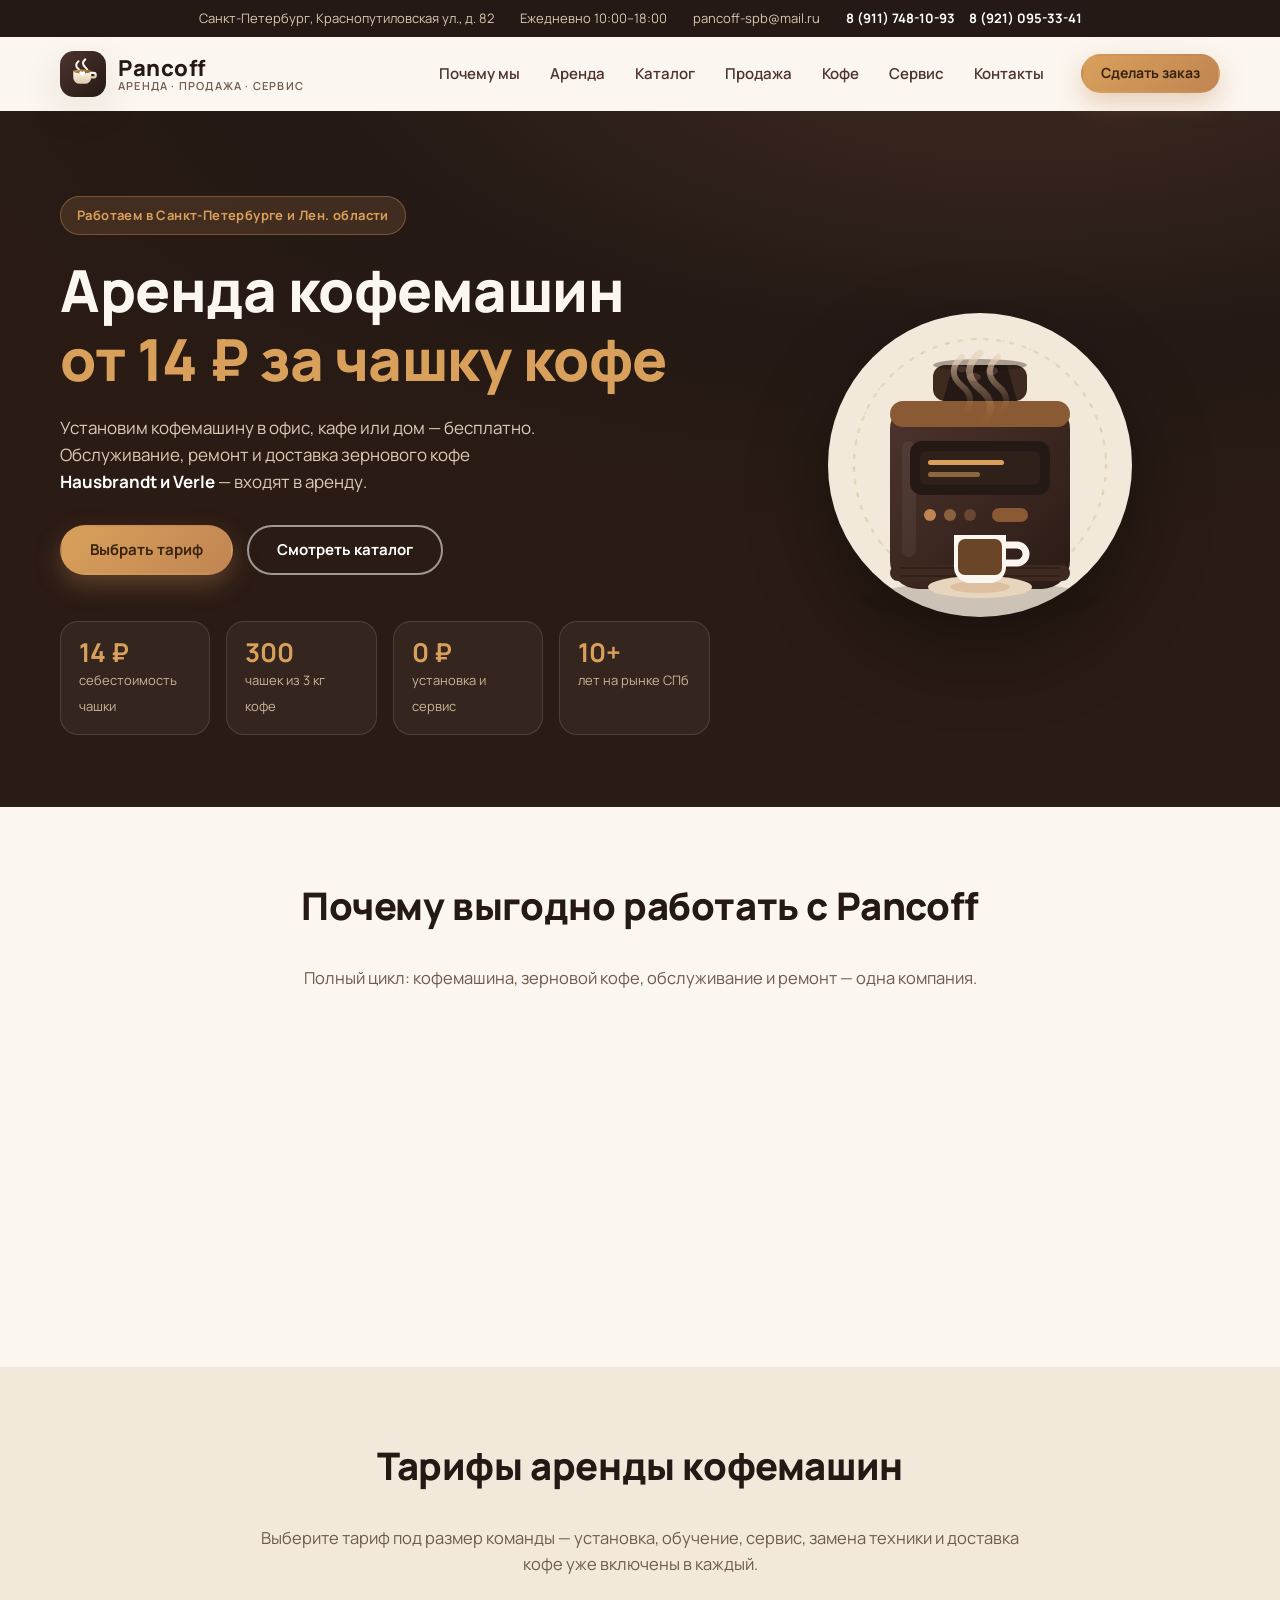
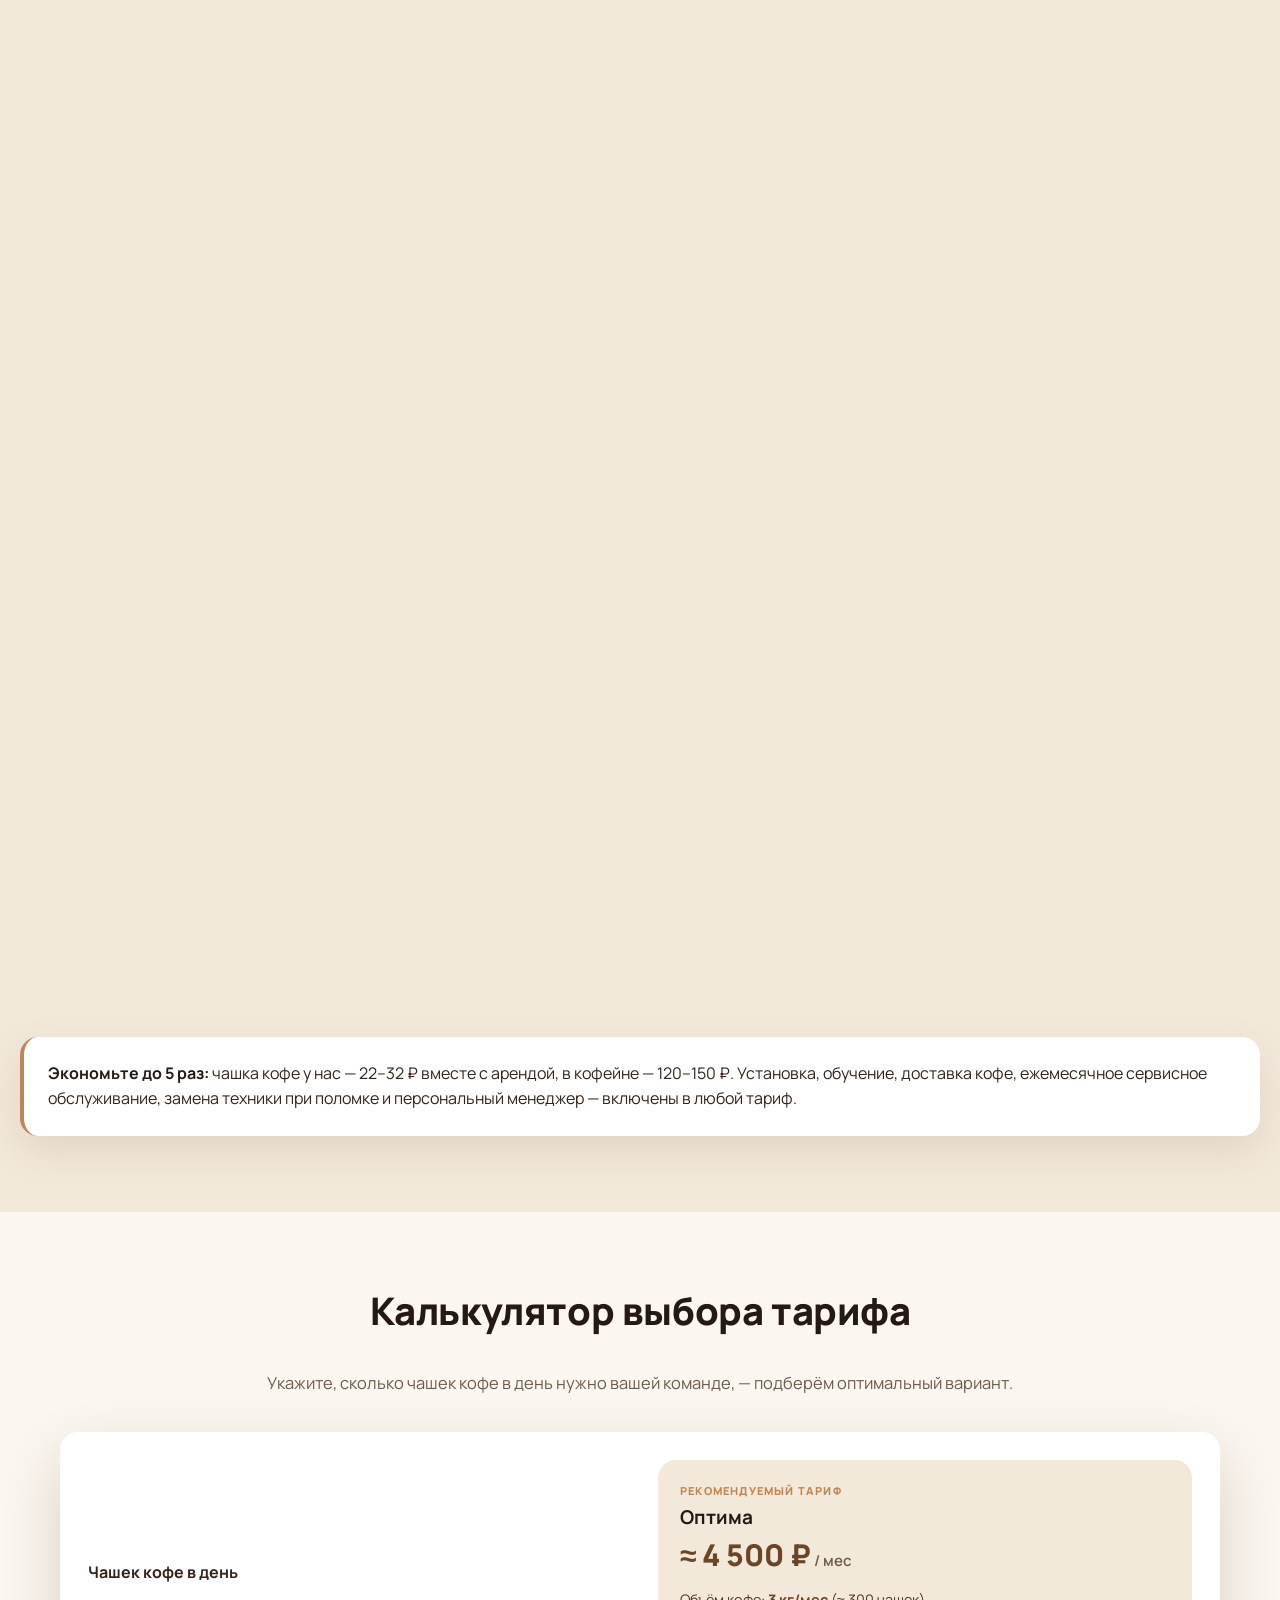
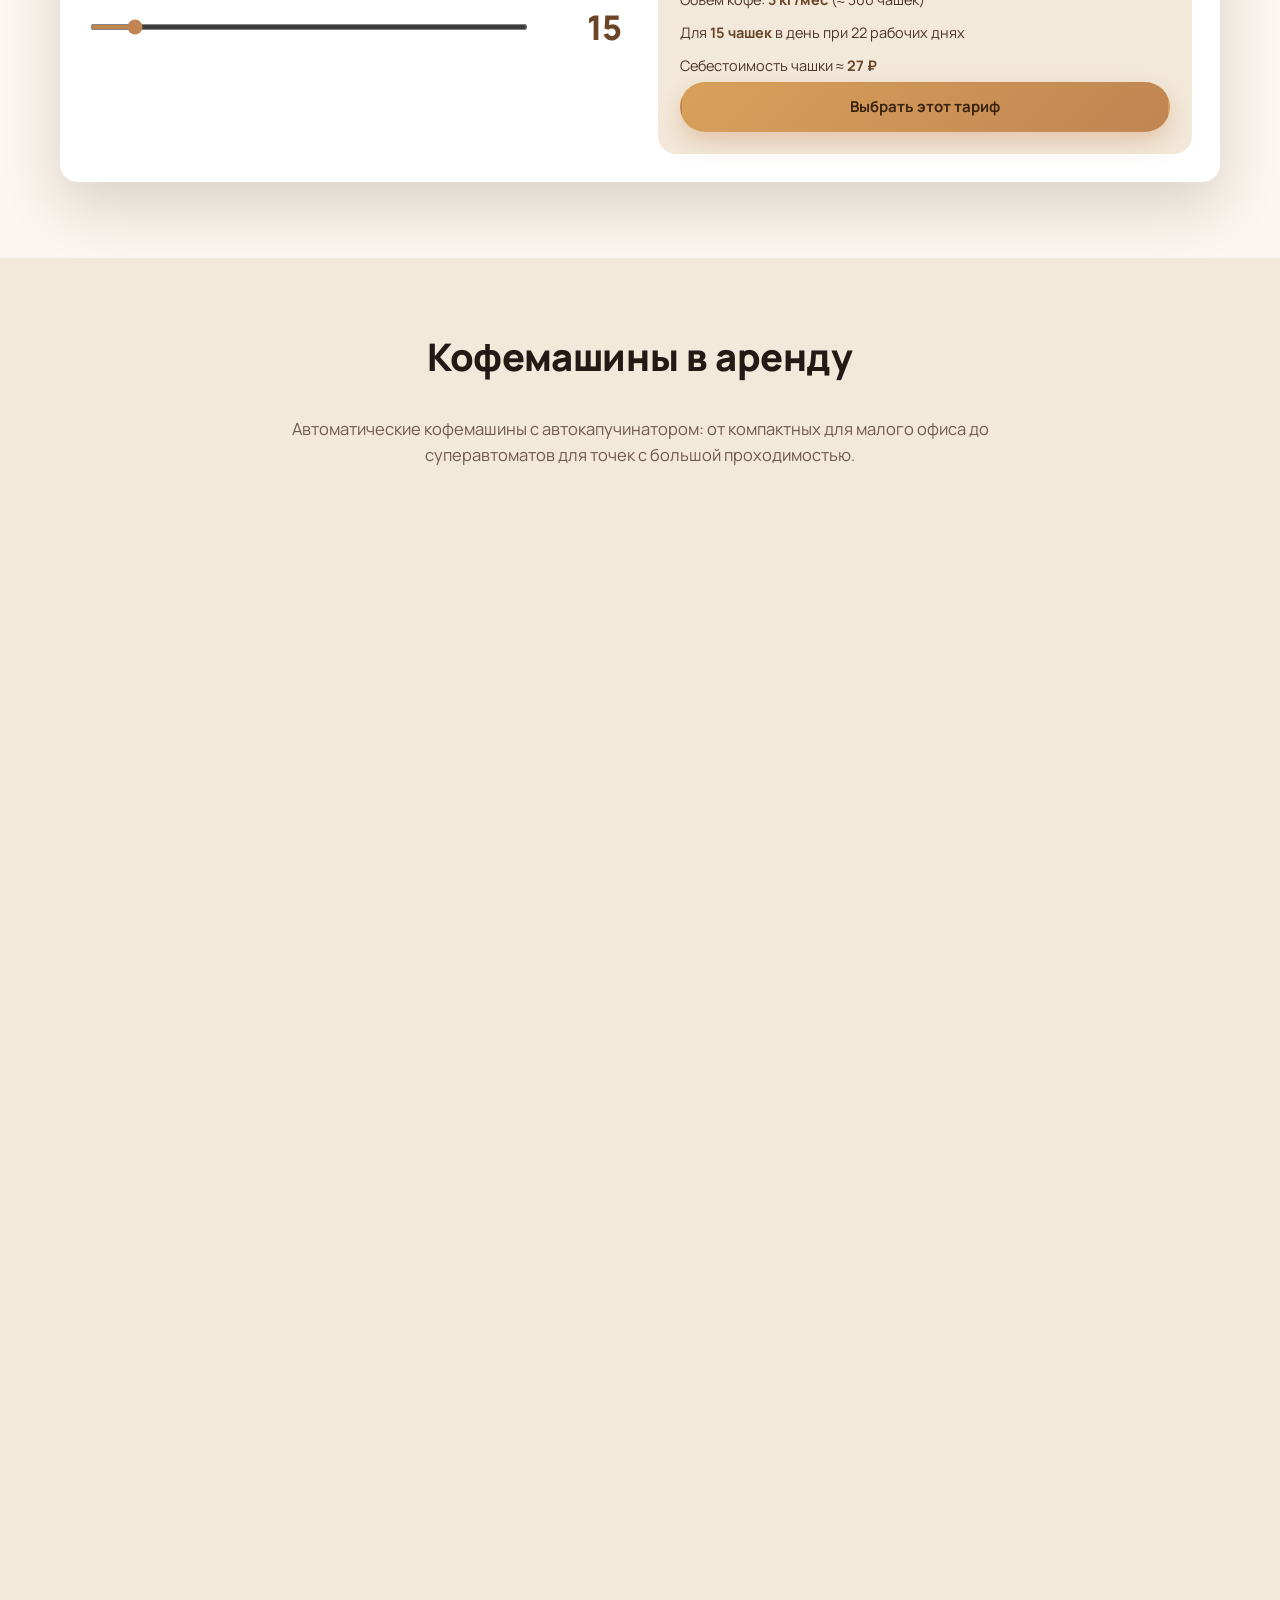
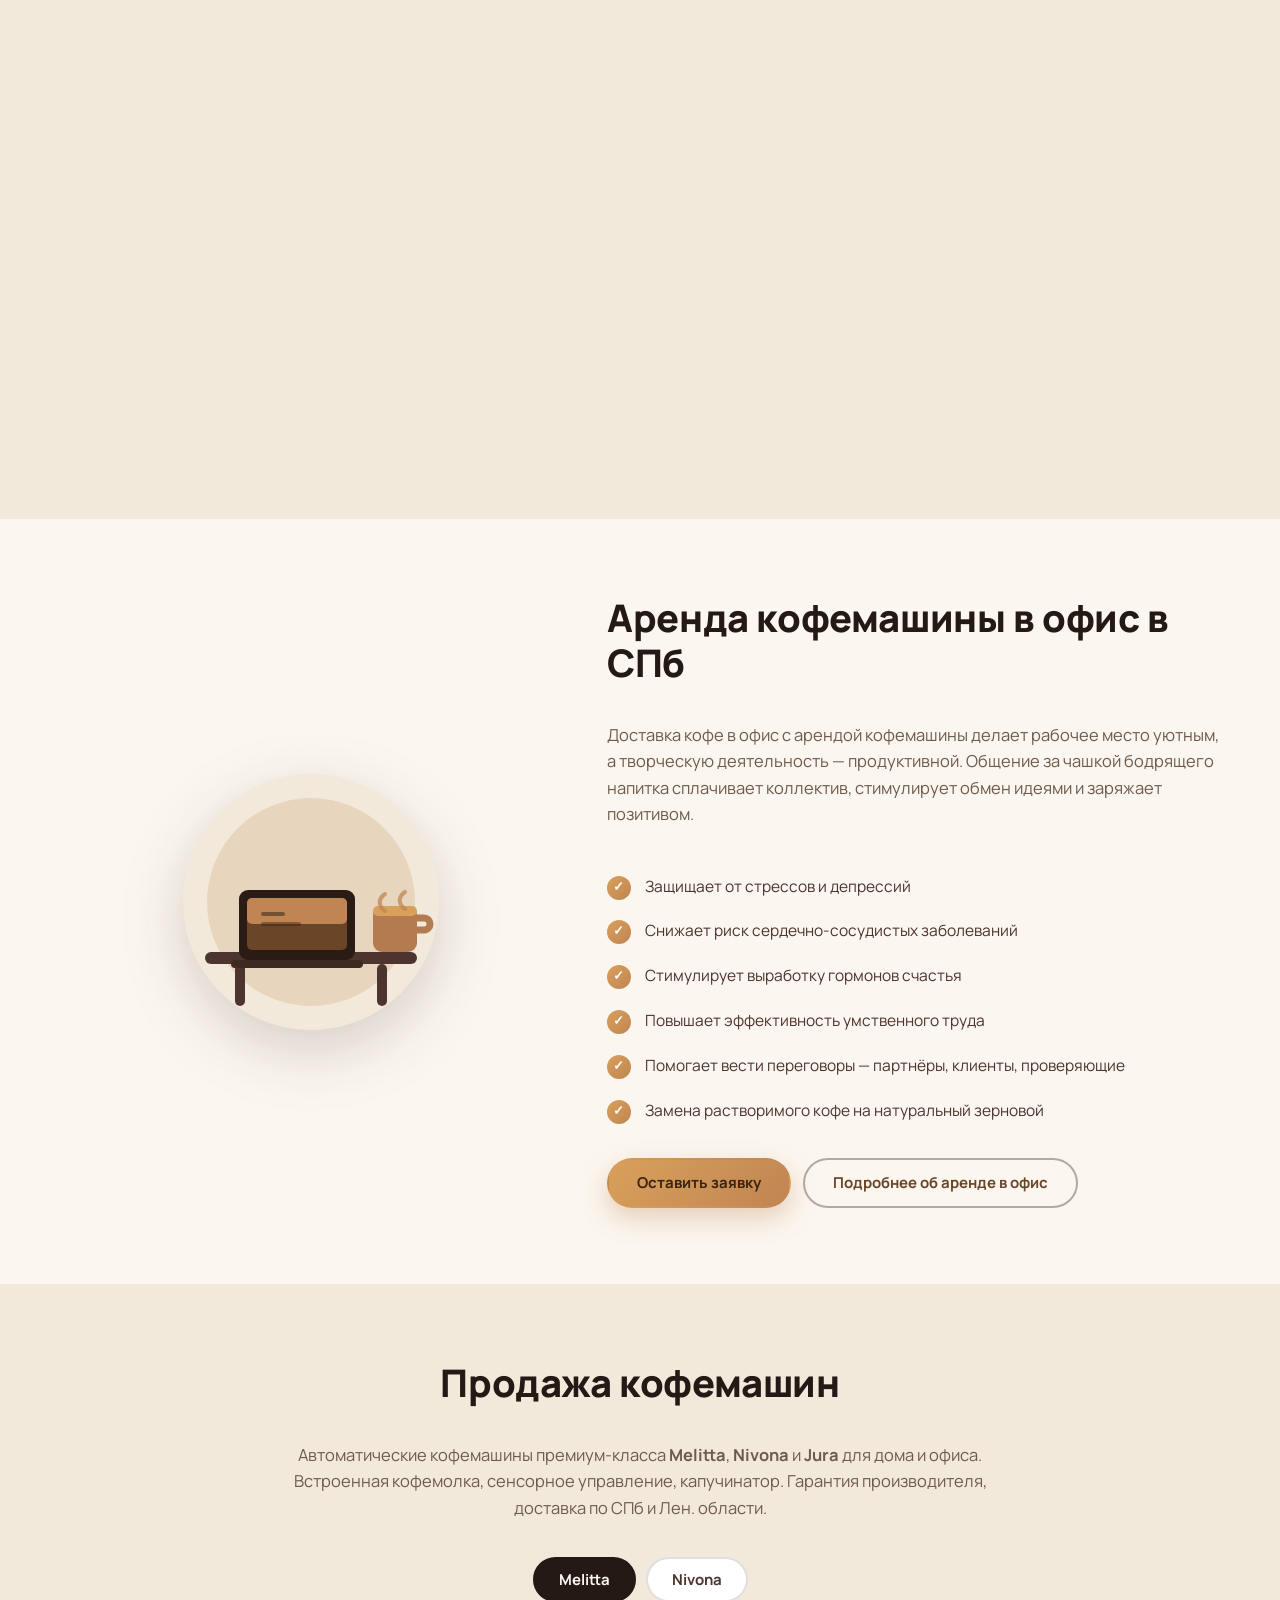
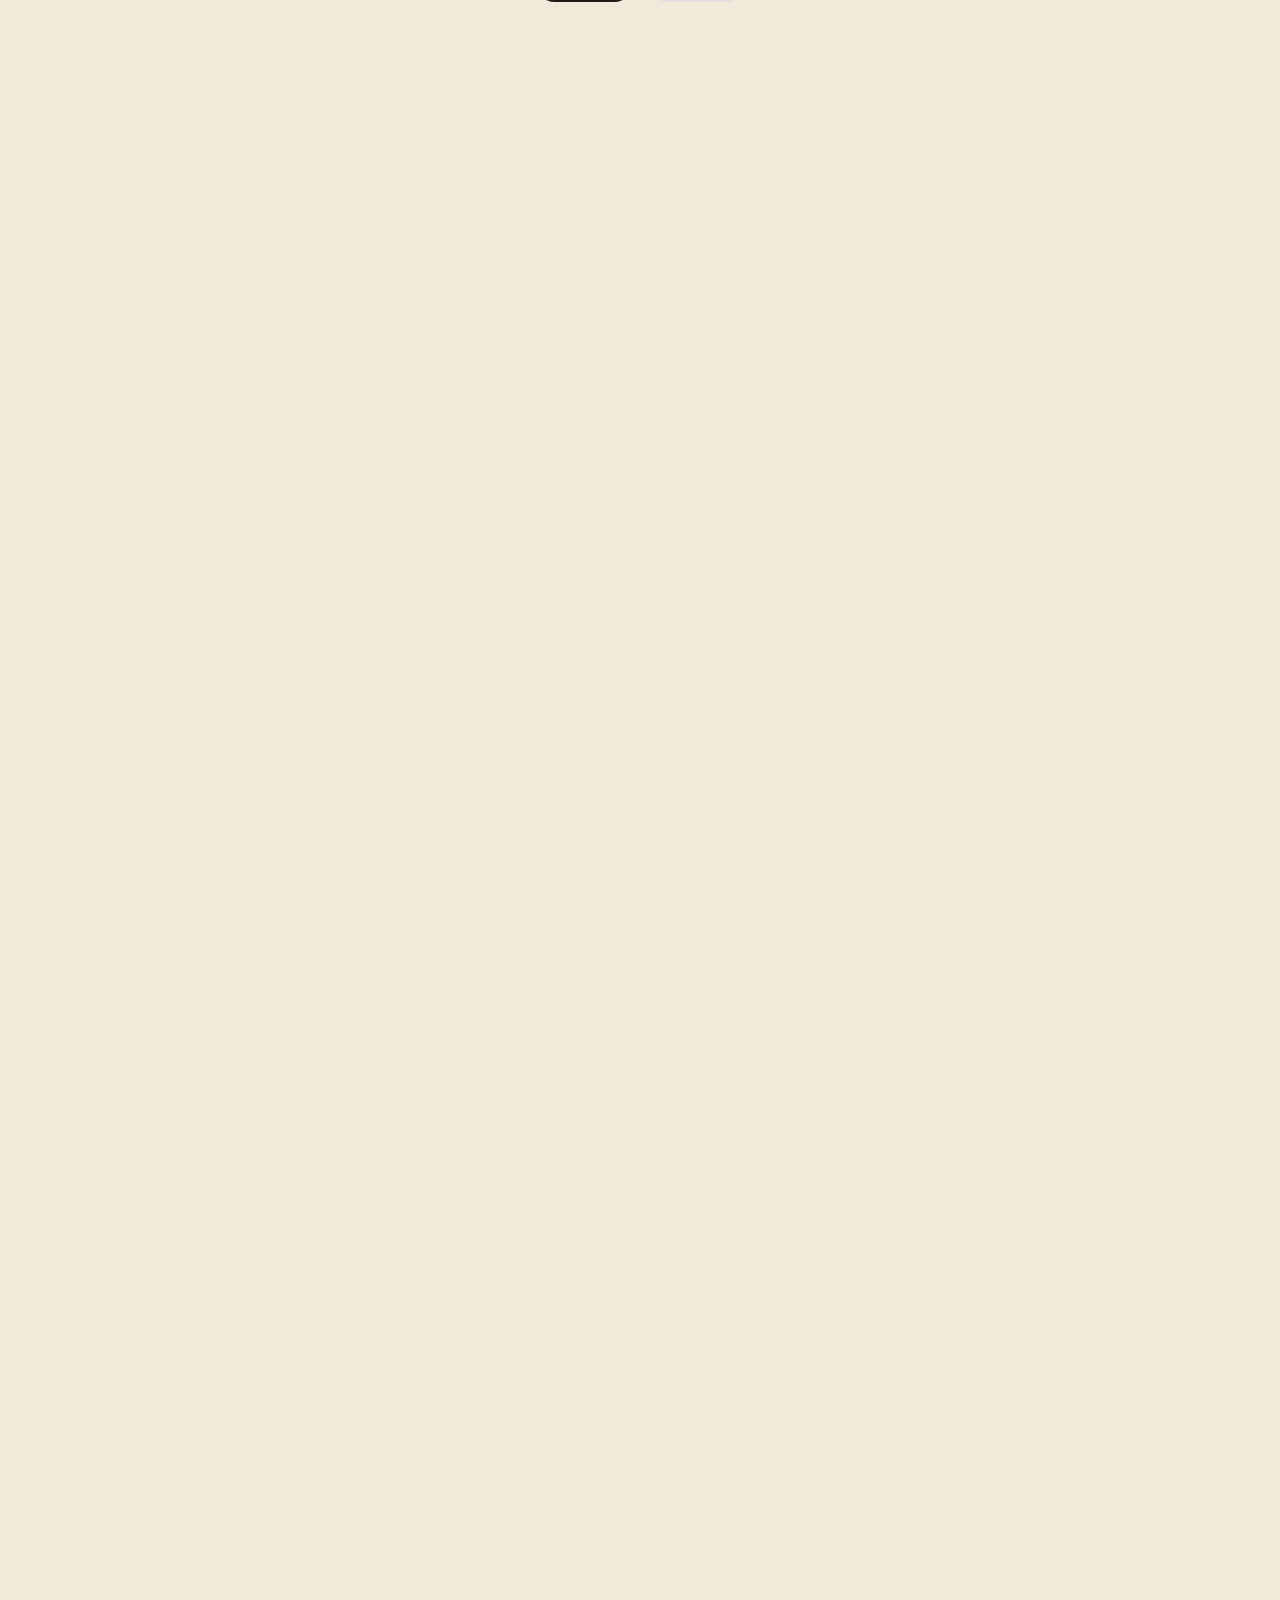
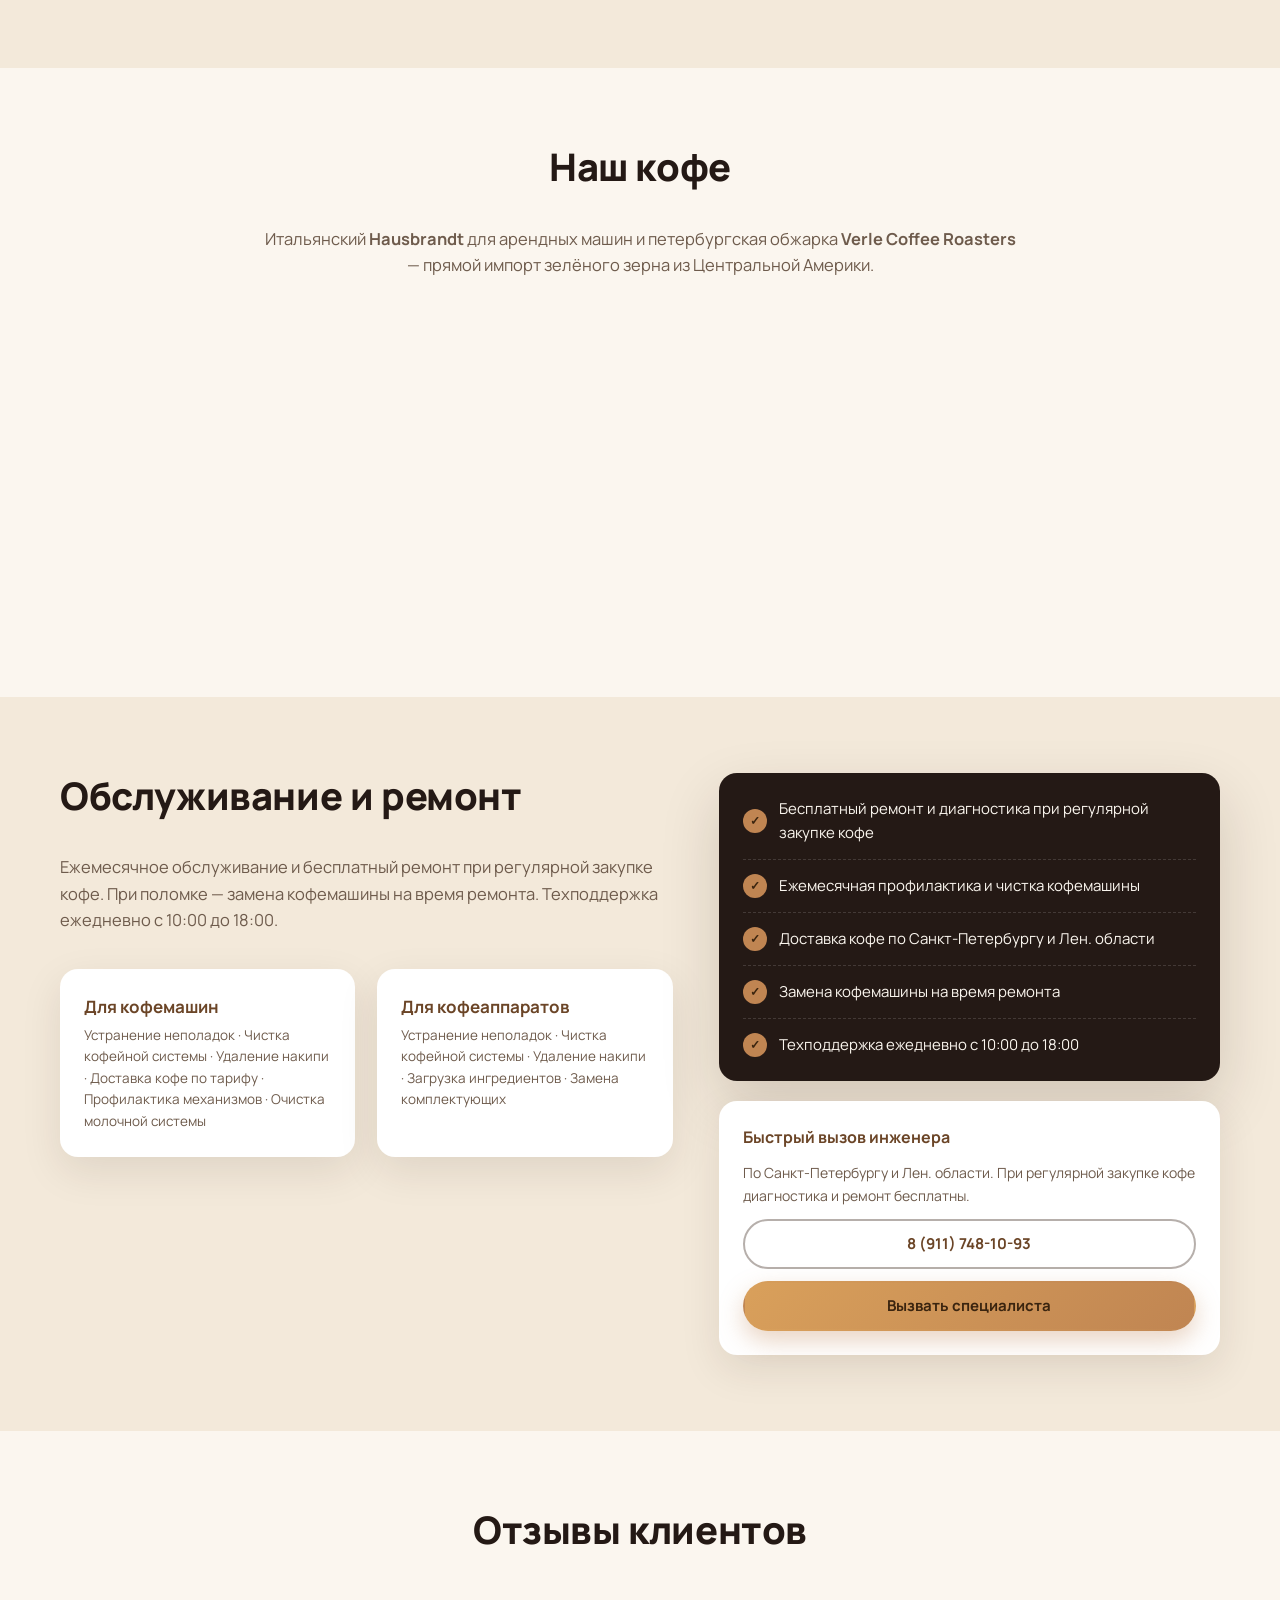
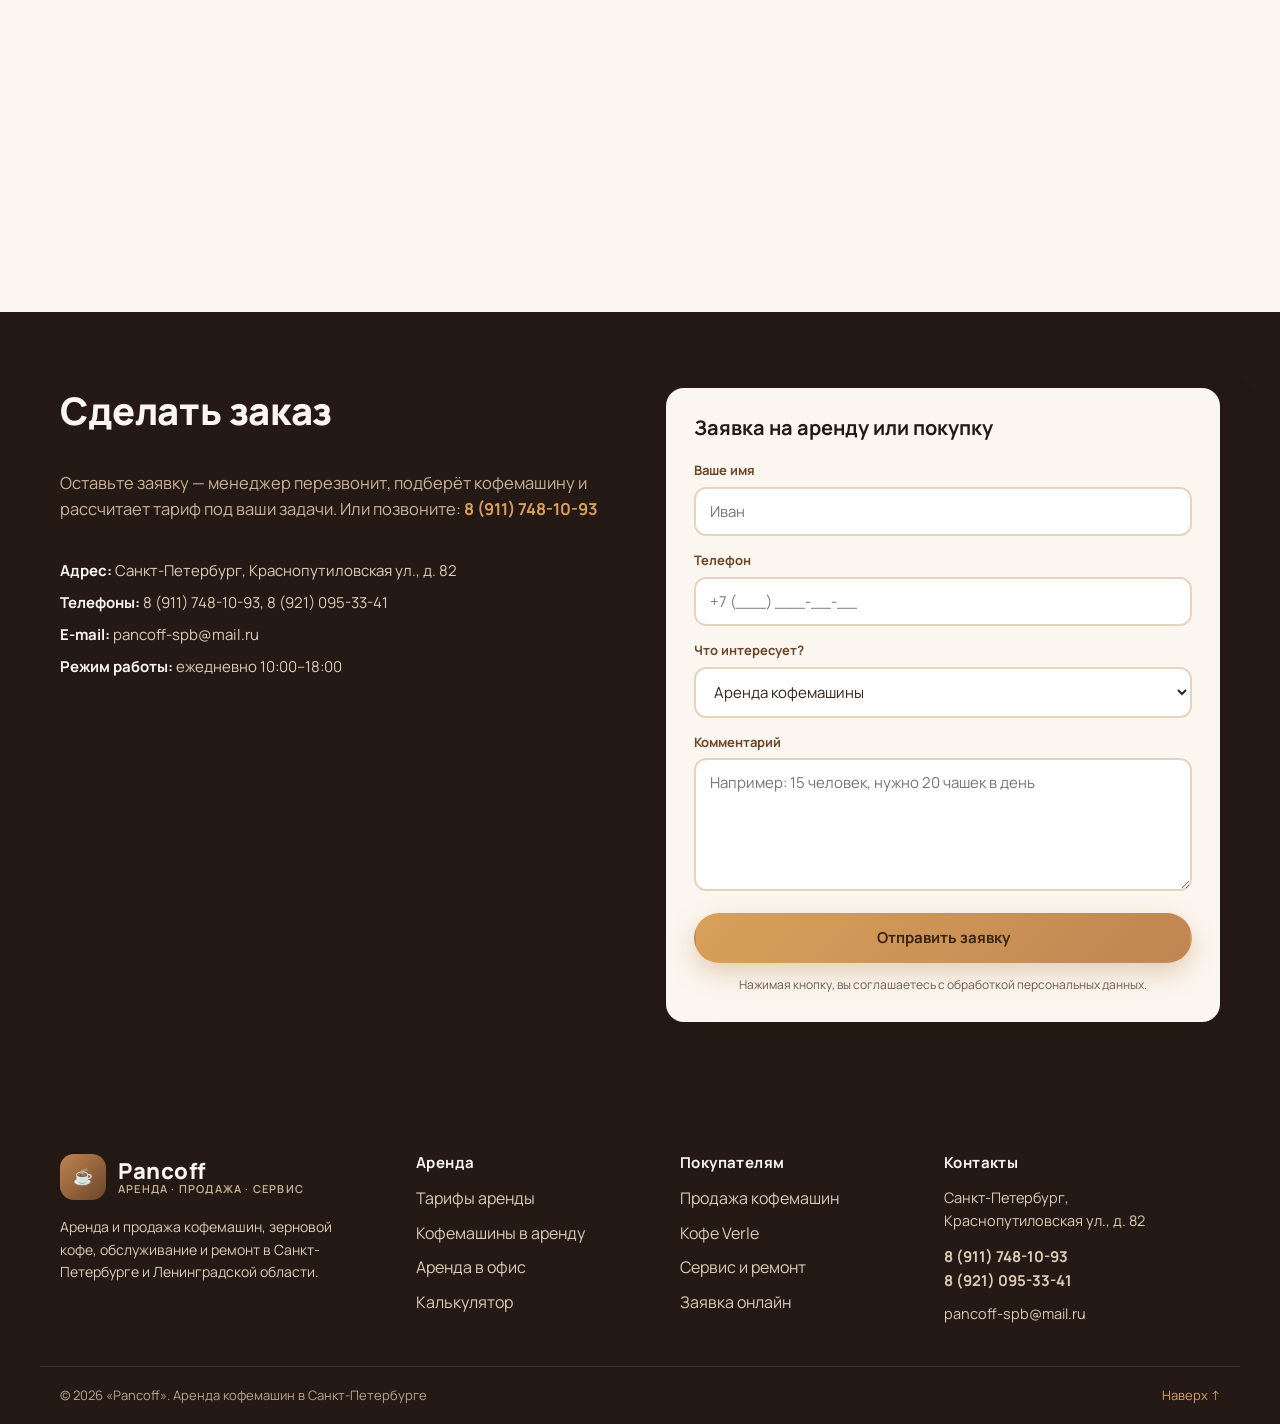
==== commit 7fddfb4b: "Switch form delivery to pancoff-spb@mail.ru, cache v=5" ====
--- a/index.html
+++ b/index.html
@@ -4,7 +4,7 @@
   <meta charset="UTF-8">
   <meta name="viewport" content="width=device-width, initial-scale=1.0">
   <meta name="referrer" content="strict-origin-when-cross-origin">
-  <meta http-equiv="Content-Security-Policy" content="default-src 'self'; script-src 'self'; style-src 'self'; img-src 'self' data:; font-src 'self'; connect-src 'none'; object-src 'none'; base-uri 'self'; form-action 'self' mailto:">
+  <meta http-equiv="Content-Security-Policy" content="default-src 'self'; script-src 'self'; style-src 'self'; img-src 'self' data:; font-src 'self'; connect-src https://formsubmit.co; object-src 'none'; base-uri 'self'; form-action 'self' mailto:">
   <title>Pancoff — аренда и продажа кофемашин в Санкт-Петербурге и Лен. области</title>
   <meta name="description" content="Бесплатная аренда кофемашин в СПб от 14 ₽ за чашку. Установка, обслуживание, доставка кофе Hausbrandt и Verle. Продажа кофемашин Melitta, Nivona, Jura. Ремонт и сервис.">
   <meta name="keywords" content="аренда кофемашин спб, аренда кофемашины в офис, продажа кофемашин, ремонт кофемашин, кофе зерновой, Melitta, Nivona, Jura, Verle, Hausbrandt">
@@ -16,7 +16,7 @@
   <meta property="og:url" content="https://mirtipl.github.io/pancoff-site/">
   <meta property="og:image" content="https://mirtipl.github.io/pancoff-site/images/rent/melitta-970-101.png">
   <link rel="icon" href="data:image/svg+xml,<svg xmlns='http://www.w3.org/2000/svg' viewBox='0 0 100 100'><text y='.9em' font-size='90'>☕</text></svg>">
-  <link rel="stylesheet" href="css/style.css?v=3">
+  <link rel="stylesheet" href="css/style.css?v=5">
   <script type="application/ld+json">
   {
     "@context": "https://schema.org",
@@ -389,7 +389,7 @@
           <div class="form__done" role="status">
             <div class="big">☕</div>
             <h4>Спасибо! Заявка сформирована</h4>
-            <p>В почтовой программе откроется письмо — останется нажать «Отправить».</p>
+            <p>Заявка отправлена на почту — мы свяжемся с вами.</p>
             <a class="form__mailto" href="#">Открыть письмо в почтовом клиенте →</a>
             <p class="form__reset">Форма снова станет доступна через 5 секунд…</p>
           </div>
@@ -445,6 +445,6 @@
     </div>
   </footer>
 
-  <script src="js/main.js?v=3"></script>
+  <script src="js/main.js?v=5"></script>
 </body>
 </html>
